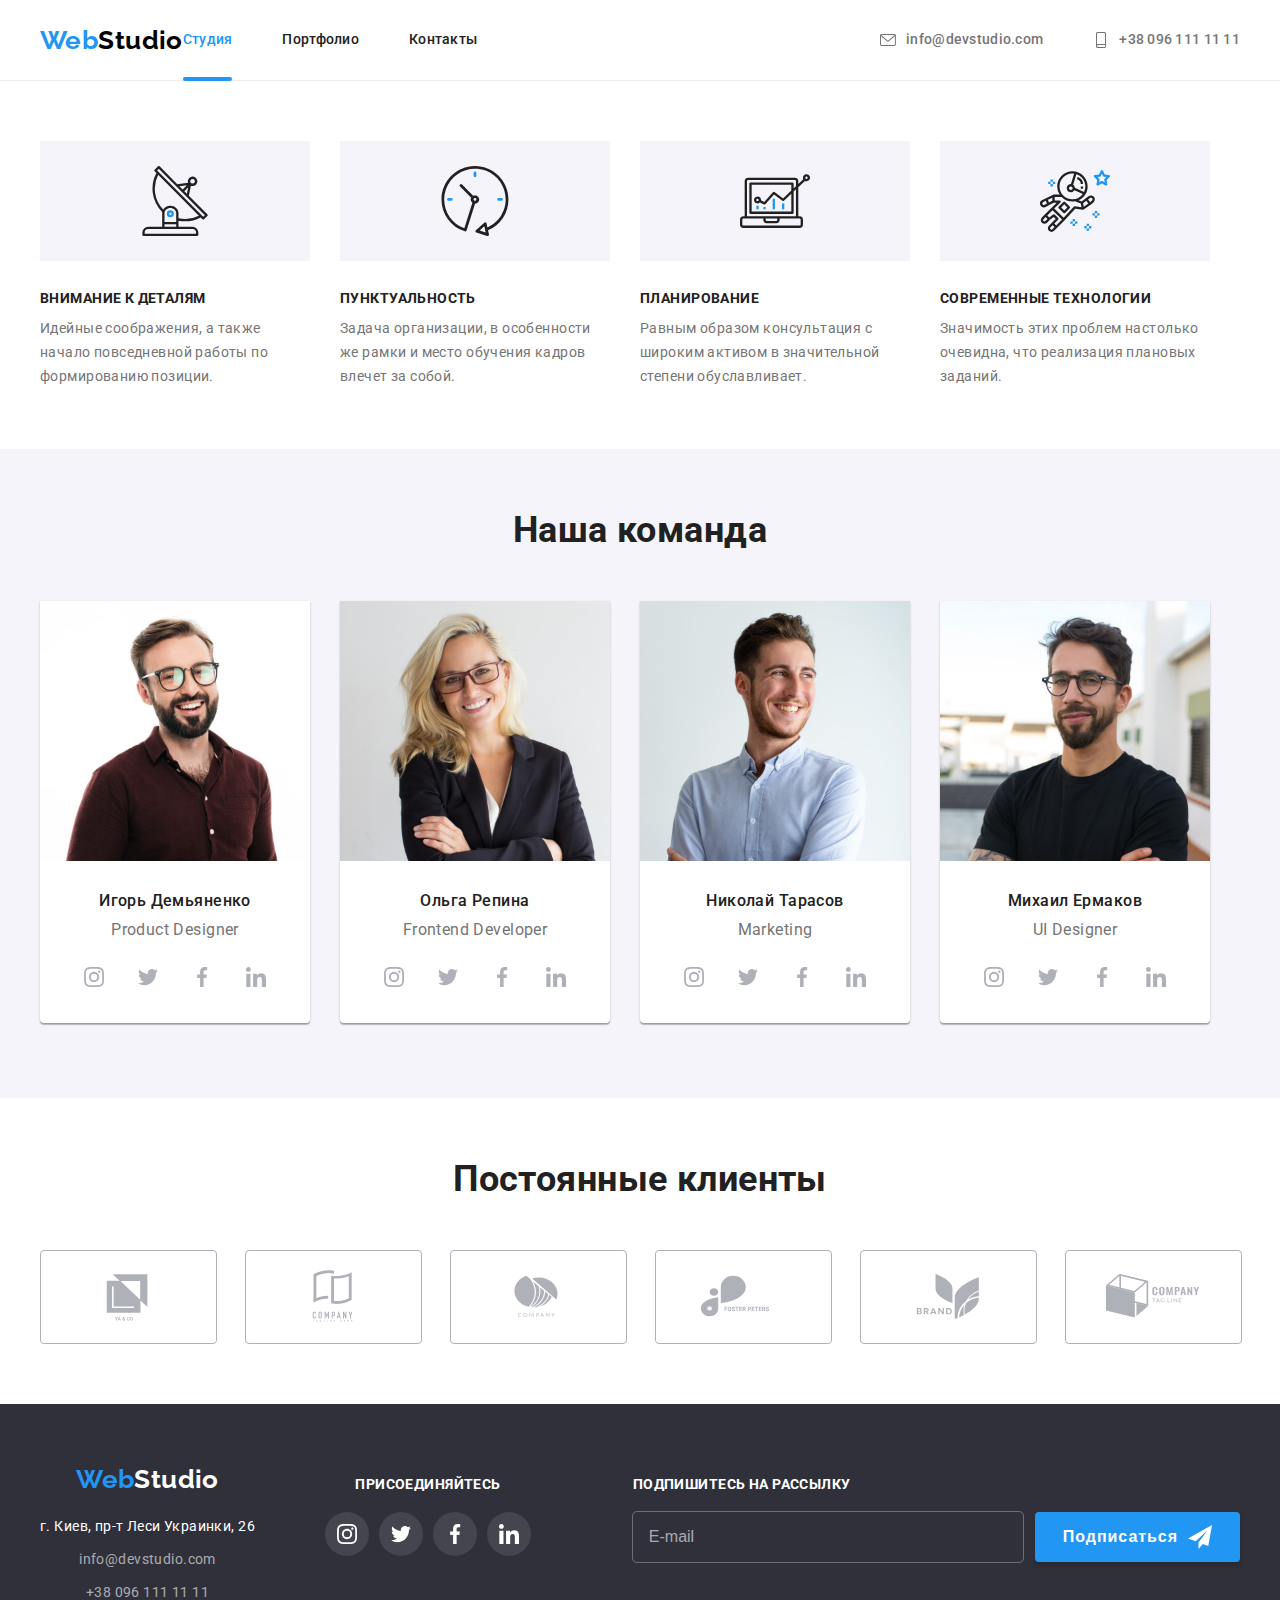
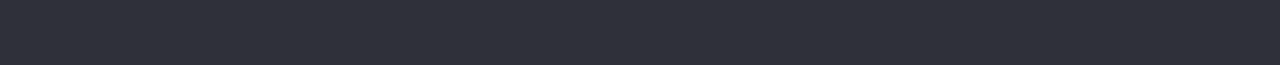
==== index.html @ 42237f24 "Створює меню для мобільної версії" ====
<!DOCTYPE html>
<html lang="ru">

<head>
    <meta charset="UTF-8">
    <meta http-equiv="X-UA-Compatible" content="IE=edge">
    <meta name="viewport" content="width=device-width, initial-scale=1.0">
    <title>Module 02</title>
    <!-- Project fonts -->
    <!-- <link rel="stylesheet" href="./css/fonts.css"> -->
    <link rel="preconnect" href="https://fonts.googleapis.com">
    <link rel="preconnect" href="https://fonts.gstatic.com" crossorigin>
    <link
        href="https://fonts.googleapis.com/css2?family=Raleway:wght@700&family=Roboto:wght@400;500;700;900&display=swap"
        rel="stylesheet">

    <!-- Normalize -->
    <link rel="stylesheet" href="https://cdnjs.cloudflare.com/ajax/libs/modern-normalize/1.1.0/modern-normalize.min.css"
        integrity="sha512-wpPYUAdjBVSE4KJnH1VR1HeZfpl1ub8YT/NKx4PuQ5NmX2tKuGu6U/JRp5y+Y8XG2tV+wKQpNHVUX03MfMFn9Q=="
        crossorigin="anonymous" referrerpolicy="no-referrer" />

    <!-- Custom styles -->
    <!-- <link rel="stylesheet" href="./css/styles.css"> -->
    <link rel="stylesheet" href="./css/main.min.css">
</head>

<body>
    <!-- Шапка -->
    <header class="header">
        <div class="container header__container">
            <a class="logo header__logo" href="./index.html">Web<span class="logo--black">Studio</span></a>
            <nav class="navigation">
                <ul class="navigation__list list">
                    <li class="navigation__item">
                        <a class="navigation__link navigation__link--current link" href="./index.html">
                            Студия
                        </a>
                    </li>
                    <li class="navigation__item">
                        <a class="navigation__link link" href="./portfolio.html">Портфолио</a>
                    </li>
                    <li class="navigation__item">
                        <a class="navigation__link link" href="">Контакты</a>
                    </li>
                </ul>
            </nav>
            <ul class="header__contact list">
                <li class="header__item">
                    <a class="header__link link" href="mailto:info@devstudio.com">
                        <svg class="header__icon" width="16" height="16">
                            <use href="./images/icon/sprite.svg#envelop"></use>
                        </svg>
                        info@devstudio.com
                    </a>
                </li>
                <li class="header__item">
                    <a class="header__link link" href="tel:+380961111111">
                        <svg class="header__icon" width="16" height="16">
                            <use href="./images/icon/sprite.svg#smartphone" width="16" height="16"></use>
                        </svg>
                        +38 096 111 11 11
                    </a>
                </li>
            </ul>
            <!-- header-menu -->
            <button class="btn menu-btn" type="button" aria-label="Меню" data-menu-button>
                <svg class="header__menu-icon" width="40" height="40">
                    <use href="./images/icon/sprite.svg#menu"></use>
                    <!-- <use href="./images/icon/sprite.svg#modal-btn"></use> -->
                </svg>
                <svg class="header__cross-icon" width="18" height="18">
                    <use href="./images/icon/sprite.svg#modal-btn"></use>
                </svg>
            </button>
            <div class="menu-container">
                <ul class="menu-navigation list">
                    <li class="menu-navigation__item">
                        <a href="" class="link menu-navigation__link">Студия</a>
                    </li>
                    <li class="menu-navigation__item">
                        <a href="" class="link menu-navigation__link">Портфолио</a>
                    </li>
                    <li class="menu-navigation__item">
                        <a href="" class="link menu-navigation__link">Контакты</a>
                    </li>
                </ul>
                <ul class="menu-contact list">
                    <li class="menu-contact__item">
                        <a href="tel:+380961111111" class="link menu-contact__link">+38 096 111 11 11</a>
                    </li>
                    <li class="menu-navigation__item ">
                        <a href="mailto:info@devstudio.com"
                            class="link menu-contact__link menu-navigation__link--mail">info@devstudio.com</a>
                    </li>
                </ul>
                <ul class="menu-socials list">
                    <li class="menu-socials__item">
                        <a href="" class="link menu-socials__link">Instagram</a>
                    </li>
                    <li class="menu-socials__item">
                        <a href="" class="link menu-socials__link">Twitter</a>
                    </li>
                    <li class="menu-socials__item">
                        <a href="" class="link menu-socials__link">Facebook</a>
                    </li>
                    <li class="menu-socials__item">
                        <a href="" class="link menu-socials__link">LinkedIn</a>
                    </li>
                </ul>
            </div>






        </div>
    </header>
    <main>
        <!-- Герой -->
        <!-- <section class="hero">
            <div class="container hero__container">
                <h1 class="hero__title">Эффективные решения<br />для вашего бизнеса</h1>
                <button class="btn hero-btn" type="button" data-modal-open>Заказать услугу</button>
                <div class="backdrop is-hidden" data-modal>
                    <div class="modal-wrapper">
                        <button class="btn modal-btn" type="button" data-modal-close aria-label="Закрить">
                            <svg class="modal-btn__icon" width="11" height="11">
                                <use href="./images/icon/sprite.svg#modal-btn"></use>
                            </svg>
                        </button>
                        <form class="modal-form" name="form-order-service">
                            <h2 class="title modal-form__title">Оставьте свои данные, мы вам перезвоним</h2>
                            <div class="input-container">
                                <input class="input-form" type="text" id="name" name="user-name" placeholder=" "
                                    minlength="3" required>
                                <label class="label-form" for="name">Имя</label>
                                <svg class="input-icon" width="18" height="18">
                                    <use href="./images/icon/sprite-form.svg#person"></use>
                                </svg>
                            </div>
                            <div class="input-container">
                                <input class="input-form" type="tel" id="phone" name="user-phone" placeholder=" ">
                                <label class="label-form" for="phone">Телефон</label>
                                <svg class="input-icon" width="18" height="18">
                                    <use href="./images/icon/sprite-form.svg#phone"></use>
                                </svg>
                            </div>
                            <div class="input-container">
                                <input class="input-form" type="email" id="email" name="user-email" placeholder=" ">
                                <label class="label-form" for="email">Почта</label>
                                <svg class="input-icon" width="18" height="18">
                                    <use href="./images/icon/sprite-form.svg#emai"></use>
                                </svg>
                            </div>
                            <div class="textarea-container">
                                <label class="label-form-comment" for="comment">Комментарий</label>
                                <textarea class="textarea-form-comment" id="comment" name="user-comment"
                                    placeholder="Введите текст"></textarea>
                            </div>
                            
                            <label class="form-policy-group">
                                <input class="checkbox" type="checkbox" name="form-policy">
                                <span class="custom-checkbox">
                                    <svg class="custom-checkbox-icon" width="16" height="15">
                                        <use href="./images/icon/sprite-form.svg#iconcheck"></use>
                                    </svg>
                                </span>
                                Соглашаюсь с рассылкой и принимаю
                                <a class="contract-form" href=""> Условия договора</a>
                            </label>
                            <button class="form-btn" type="submit">Отправить</button>
                        </form>
                    </div>
                </div>
            </div>
        </section> -->
        <!-- Переваги -->
        <section class="benefits section">
            <div class="container">
                <h2 class="hidden">Преимущества</h2>
                <ul class="benefits-list list">
                    <li class="benefits-list__item">
                        <div class="benefits-list__icon">
                            <svg width="70" height="70" aria-label="antenna">
                                <use href="./images/icon/sprite.svg#antenna" width="70" height="70"></use>
                            </svg>
                        </div>
                        <h3 class="benefits-list__title">Внимание к деталям</h3>
                        <p class="benefits-list__text">Идейные соображения, а также начало повседневной работы по
                            формированию позиции.</p>
                    </li>
                    <li class="benefits-list__item">
                        <div class="benefits-list__icon">
                            <svg width="70" height="70" aria-label="clock">
                                <use href="./images/icon/sprite.svg#clock" width="70" height="70"></use>
                            </svg>
                        </div>
                        <h3 class="benefits-list__title">Пунктуальность</h3>
                        <p class="benefits-list__text">Задача организации, в особенности же рамки и место обучения
                            кадров влечет за собой.</p>
                    </li>
                    <li class="benefits-list__item">
                        <div class="benefits-list__icon">
                            <svg width="70" height="70" aria-label="diagram">
                                <use href="./images/icon/sprite.svg#diagram" width="70" height="70"></use>
                            </svg>
                        </div>
                        <h3 class="benefits-list__title">Планирование</h3>
                        <p class="benefits-list__text">Равным образом консультация с широким активом в значительной
                            степени обуславливает.</p>
                    </li>
                    <li class="benefits-list__item">
                        <div class="benefits-list__icon">
                            <svg width="70" height="70" aria-label="astronaut">
                                <use href="./images/icon/sprite.svg#astronaut" width="70" height="70"></use>
                            </svg>
                        </div>
                        <h3 class="benefits-list__title">Современные технологии</h3>
                        <p class="benefits-list__text">Значимость этих проблем настолько очевидна, что реализация
                            плановых заданий.</p>
                    </li>
                </ul>
            </div>
        </section>
        <!-- Чим займаються -->
        <!-- <section class="work section">
            <div class="container">
                <h2 class="work__title title">Чем мы занимаемся</h2>
                <ul class="work-list list">
                    <li class="work-list__item">
                        <img class="work-list__img" src="./images/icon1.jpg" alt="Создание сайтов" width="370">
                        <p class="work-list__description">Десктопные приложения</p>
                    </li>
                    <li class="work-list__item">
                        <img class="work-list__img" src="./images/icon2.jpg" alt="Разработка приложений" width="370">
                        <p class="work-list__description">Мобильные приложения</p>
                    </li>
                    <li class="work-list__item">
                        <img class="work-list__img" src="./images/icon3.jpg" alt="Дизайн сайтов" width="370">
                        <p class="work-list__description">Дизайнерские решения</p>
                    </li>
                </ul>
            </div>
        </section> -->
        <!-- Наша команда -->
        <section class="team section">
            <div class="container container-team">
                <h2 class="title-team title">Наша команда</h2>
                <ul class="list list-team">
                    <li class="item">
                        <figure class="figure">
                            <img src="./images/ihor.jpg" alt="Игорь Демьяненко" width="270">
                            <figcaption class="figcaption">
                                <h3 class="title">Игорь Демьяненко</h3>
                                <p class="text">Product Designer</p>
                                <ul class="list list-team-icons">
                                    <li class="item-icons">
                                        <a class="link-team-icons" href="" aria-label="instagram">
                                            <svg width="20" height="20">
                                                <use href="./images/icon/sprite.svg#instagram"></use>
                                            </svg>
                                        </a>
                                    </li>
                                    <li class="item-icons">
                                        <a class="link-team-icons" href="" aria-label="twitter">
                                            <svg width="20" height="20">
                                                <use href="./images/icon/sprite.svg#twitter"></use>
                                            </svg>
                                        </a>
                                    </li>
                                    <li class="item-icons">
                                        <a class="link-team-icons" href="" aria-label="facebook">
                                            <svg width="20" height="20">
                                                <use href="./images/icon/sprite.svg#facebook"></use>
                                            </svg>
                                        </a>
                                    </li>
                                    <li class="item-icons">
                                        <a class="link-team-icons" href="" aria-label="linkedin">
                                            <svg width="20" height="20">
                                                <use href="./images/icon/sprite.svg#linkedin"></use>
                                            </svg>
                                        </a>
                                    </li>
                                </ul>
                            </figcaption>
                        </figure>
                    </li>
                    <li class="item">
                        <figure class="figure">
                            <img src="./images/olha.jpg" alt="Ольга Репина" width="270">
                            <figcaption class="figcaption">
                                <h3 class="title">Ольга Репина</h3>
                                <p class="text">Frontend Developer</p>
                                <ul class="list list-team-icons">
                                    <li class="item-icons">
                                        <a class="link-team-icons" href="">
                                            <svg width="20" height="20">
                                                <use href="./images/icon/sprite.svg#instagram"></use>
                                            </svg>
                                        </a>
                                    </li>
                                    <li class="item-icons">
                                        <a class="link-team-icons" href="">
                                            <svg width="20" height="20">
                                                <use href="./images/icon/sprite.svg#twitter"></use>
                                            </svg>
                                        </a>
                                    </li>
                                    <li class="item-icons">
                                        <a class="link-team-icons" href="">
                                            <svg width="20" height="20">
                                                <use href="./images/icon/sprite.svg#facebook"></use>
                                            </svg>
                                        </a>
                                    </li>
                                    <li class="item-icons">
                                        <a class="link-team-icons" href="">
                                            <svg width="20" height="20">
                                                <use href="./images/icon/sprite.svg#linkedin"></use>
                                            </svg>
                                        </a>
                                    </li>
                                </ul>
                            </figcaption>
                        </figure>
                    </li>
                    <li class="item">
                        <figure class="figure">
                            <img src="./images/nik.jpg" alt="Николай Тарасов" width="270">
                            <figcaption class="figcaption">
                                <h3 class="title">Николай Тарасов</h3>
                                <p class="text">Marketing</p>
                                <ul class="list list-team-icons">
                                    <li class="item-icons">
                                        <a class="link-team-icons" href="">
                                            <svg width="20" height="20">
                                                <use href="./images/icon/sprite.svg#instagram"></use>
                                            </svg>
                                        </a>
                                    </li>
                                    <li class="item-icons">
                                        <a class="link-team-icons" href="">
                                            <svg width="20" height="20">
                                                <use href="./images/icon/sprite.svg#twitter"></use>
                                            </svg>
                                        </a>
                                    </li>
                                    <li class="item-icons">
                                        <a class="link-team-icons" href="">
                                            <svg width="20" height="20">
                                                <use href="./images/icon/sprite.svg#facebook"></use>
                                            </svg>
                                        </a>
                                    </li>
                                    <li class="item-icons">
                                        <a class="link-team-icons" href="">
                                            <svg width="20" height="20">
                                                <use href="./images/icon/sprite.svg#linkedin"></use>
                                            </svg>
                                        </a>
                                    </li>
                                </ul>
                            </figcaption>
                        </figure>
                    </li>
                    <li class="item">
                        <figure class="figure">
                            <img src="./images/misha.jpg" alt="Михаил Ермаков" width="270">
                            <figcaption class="figcaption">
                                <h3 class="title">Михаил Ермаков</h3>
                                <p class="text">UI Designer</p>
                                <ul class="list list-team-icons">
                                    <li class="item-icons">
                                        <a class="link-team-icons" href="">
                                            <svg width="20" height="20">
                                                <use href="./images/icon/sprite.svg#instagram"></use>
                                            </svg>
                                        </a>
                                    </li>
                                    <li class="item-icons">
                                        <a class="link-team-icons" href="">
                                            <svg width="20" height="20">
                                                <use href="./images/icon/sprite.svg#twitter"></use>
                                            </svg>
                                        </a>
                                    </li>
                                    <li class="item-icons">
                                        <a class="link-team-icons" href="">
                                            <svg width="20" height="20">
                                                <use href="./images/icon/sprite.svg#facebook"></use>
                                            </svg>
                                        </a>
                                    </li>
                                    <li class="item-icons">
                                        <a class="link-team-icons" href="">
                                            <svg width="20" height="20">
                                                <use href="./images/icon/sprite.svg#linkedin"></use>
                                            </svg>
                                        </a>
                                    </li>
                                </ul>
                            </figcaption>
                        </figure>
                    </li>
                </ul>
            </div>
        </section>
        <!-- Постоянные клиенты -->
        <section class="clients section">
            <div class="container">
                <h2 class="clients__title title">Постоянные клиенты</h2>
                <ul class="logo-list list">
                    <li class="logo-list__item">
                        <a class="logo-list__link" href="">
                            <svg class="logo-list__icon" width="106" height="60">
                                <use href="./images/icon/sprite.svg#logo1"></use>
                            </svg>
                        </a>
                    </li>
                    <li class="logo-list__item">
                        <a class="logo-list__link" href="">
                            <svg class="logo-list__icon" width="106" height="60">
                                <use href="./images/icon/sprite.svg#logo2"></use>
                            </svg>
                        </a>
                    <li class="logo-list__item">
                        <a class="logo-list__link" href="">
                            <svg class="logo-list__icon" width="106" height="60">
                                <use href="./images/icon/sprite.svg#logo3"></use>
                            </svg>
                        </a>
                    </li>
                    <li class="logo-list__item">
                        <a class="logo-list__link" href="">
                            <svg class="logo-list__icon" width="106" height="60">
                                <use href="./images/icon/sprite.svg#logo4"></use>
                            </svg>
                        </a>
                    </li>
                    <li class="logo-list__item">
                        <a class="logo-list__link" href="">
                            <svg class="logo-list__icon" width="106" height="60">
                                <use href="./images/icon/sprite.svg#logo5"></use>
                            </svg>
                        </a>
                    </li>
                    <li class="logo-list__item">
                        <a class="logo-list__link" href="">
                            <svg class="logo-list__icon" width="106" height="60">
                                <use href="./images/icon/sprite.svg#logo6"></use>
                            </svg>
                        </a>
                    </li>
                </ul>
            </div>
        </section>

    </main>
    <!-- Підвал -->
    <footer class="footer">
        <div class="container">
            <div class="footer-container">
                <div class="footer-container__tablet">
                    <div class="footer-container-address">
                        <a href="./index.html" class="logo logo--center">Web<span class="logo--white">Studio</span></a>
                        <ul class="list footer-list-address">
                            <li class="item">
                                <address class="footer-address">г. Киев, пр-т Леси Украинки, 26</address>
                            </li>
                            <li class="item"><a class="link link-contact-footer"
                                    href="mailto:info@devstudio.com">info@devstudio.com</a>
                            </li>
                            <li class="item"><a class="link link-contact-footer" href="tel:+380961111111">+38 096 111 11
                                    11</a>
                            </li>
                        </ul>
                    </div>
                    <div class="social-networks-footer">
                        <h2 class="footer-title">присоединяйтесь</h2>
                        <ul class="list list-footer-icons">
                            <li class="item item-footer-icons">
                                <a class="link-footer-icons" href="">
                                    <svg width="20" height="20">
                                        <use href="./images/icon/sprite.svg#instagram"></use>
                                    </svg>
                                </a>
                            </li>
                            <li class="item item-footer-icons">
                                <a class="link-footer-icons" href="">
                                    <svg width="20" height="20">
                                        <use href="./images/icon/sprite.svg#twitter"></use>
                                    </svg>
                                </a>
                            </li>
                            <li class="item item-footer-icons">
                                <a class="link-footer-icons" href="">
                                    <svg width="20" height="20">
                                        <use href="./images/icon/sprite.svg#facebook"></use>
                                    </svg>
                                </a>
                            </li>
                            <li class="item item-footer-icons">
                                <a class="link-footer-icons" href="">
                                    <svg width="20" height="20">
                                        <use href="./images/icon/sprite.svg#linkedin"></use>
                                    </svg>
                                </a>
                            </li>

                        </ul>
                    </div>
                </div>
                <form class="footer-form" name="form-subscription">
                    <label class="label-footer" for="footer-form-email">Подпишитесь на рассылку</label>
                    <div class="input-btn-form-footer">
                        <input class="input-footer" type="email" id="footer-form-email" placeholder="E-mail"
                            name="user-subscription">
                        <button class="footer-btn-form" type="submit">
                            Подписаться
                            <svg class="footer-btn-icon-form" width="24" height="24">
                                <use href="./images/icon/sprite-form.svg#iconsend"></use>
                            </svg>
                        </button>
                    </div>
                </form>
            </div>
        </div>
    </footer>

    <script src="./js/modal.js"></script>
    <script src="./js/menu.js"></script>
</body>

</html>
---- css/fonts.css ----
/* roboto-regular - latin */
@font-face {
    font-family: 'Roboto';
    font-style: normal;
    font-weight: 400;
    src: local(''),
        url('../fonts/roboto-v30-latin-regular.woff2') format('woff2'),
        /* Chrome 26+, Opera 23+, Firefox 39+ */
        url('../fonts/roboto-v30-latin-regular.woff') format('woff');
    /* Chrome 6+, Firefox 3.6+, IE 9+, Safari 5.1+ */
}

/* roboto-500 - latin */
@font-face {
    font-family: 'Roboto';
    font-style: normal;
    font-weight: 500;
    src: local(''),
        url('../fonts/roboto-v30-latin-500.woff2') format('woff2'),
        /* Chrome 26+, Opera 23+, Firefox 39+ */
        url('../fonts/roboto-v30-latin-500.woff') format('woff');
    /* Chrome 6+, Firefox 3.6+, IE 9+, Safari 5.1+ */
}

/* roboto-700 - latin */
@font-face {
    font-family: 'Roboto';
    font-style: normal;
    font-weight: 700;
    src: local(''),
        url('../fonts/roboto-v30-latin-700.woff2') format('woff2'),
        /* Chrome 26+, Opera 23+, Firefox 39+ */
        url('../fonts/roboto-v30-latin-700.woff') format('woff');
    /* Chrome 6+, Firefox 3.6+, IE 9+, Safari 5.1+ */
}

/* roboto-900 - latin */
@font-face {
    font-family: 'Roboto';
    font-style: normal;
    font-weight: 900;
    src: local(''),
        url('../fonts/roboto-v30-latin-900.woff2') format('woff2'),
        /* Chrome 26+, Opera 23+, Firefox 39+ */
        url('../fonts/roboto-v30-latin-900.woff') format('woff');
    /* Chrome 6+, Firefox 3.6+, IE 9+, Safari 5.1+ */
}

/* raleway-regular - latin */
@font-face {
    font-family: 'Raleway';
    font-style: normal;
    font-weight: 400;
    src: local(''),
        url('../fonts/raleway-v27-latin-regular.woff2') format('woff2'),
        /* Chrome 26+, Opera 23+, Firefox 39+ */
        url('../fonts/raleway-v27-latin-regular.woff') format('woff');
    /* Chrome 6+, Firefox 3.6+, IE 9+, Safari 5.1+ */
}

/* raleway-700 - latin */
@font-face {
    font-family: 'Raleway';
    font-style: normal;
    font-weight: 700;
    src: local(''),
        url('../fonts/raleway-v27-latin-700.woff2') format('woff2'),
        /* Chrome 26+, Opera 23+, Firefox 39+ */
        url('../fonts/raleway-v27-latin-700.woff') format('woff');
    /* Chrome 6+, Firefox 3.6+, IE 9+, Safari 5.1+ */
}
---- css/styles.css ----
/* ======================= */
/*        VARIABLES*/
/* ======================= */
:root {
    /* main */
    --main-color: #757575;
    --white-color: #ffffff;
    --blue-color: #2196F3;
    --black-color: #000000;
    --title-color: #212121;
    --grey-cl-icons: #AFB1B8;
    --background-black-color: #2F303A;
    --bg-grey-cl: #C4C4C4;
    --link-contact-footer: rgba(255, 255, 255, 0.6);
    --bg-cl-footer-icons: rgba(255, 255, 255, 0.1);
    --bg-cl-hero-btn-hover: #188CE8;
    --brd-bot-header: #ECECEC;
    --bg-work-description: rgba(47, 48, 58, 0.8);
    --bg-portfolio-description: rgba(33, 150, 243, 0.9);
    --bg-backdrop: rgba(0, 0, 0, 0.2);
    --border-col-form: rgba(33, 33, 33, 0.2);
    --placeholder-color: rgba(117, 117, 117, 0.5);

    /* portfolio */
    --background-color-portfolio-btn: #F5F4FA;
    --brd-cl-portfolio-fig: #EEEEEE;
    /* Змінна часу */
    --fast-time: 250ms;
    /* Змінна cubic-bezier */
    --easy-in-out: cubic-bezier(0.4, 0, 0.2, 1);





}

/* ================== */
/*        BODY */
/* ================== */
body {
    margin: 0;

    font-family: Roboto, sans-serif;
    /* font-style: normal;
    font-weight: 400; */
    font-size: 14px;
    line-height: 1.71;

    letter-spacing: 0.03em;

    color: var(--main-color);
    background-color: var(--white-color);
}

/* Секції */
.section {
    padding-top: 94px;
    padding-bottom: 94px;
}

/* Контейнер */
.container {
    /* outline: 1px solid red; */
    width: 1200px;

    padding-left: 15px;
    padding-right: 15px;

    margin-left: auto;
    margin-right: auto;
}

/* h1,h2,h3,h4,h5,h6,p / margin: 0 */
h1,
h2,
h3,
h4,
h5,
h6,
p {
    margin: 0;
}

img {
    display: block;
}

/* list */
.list {
    list-style: none;

    margin: 0;
    padding: 0;
}

/* link */
.link {
    text-decoration: none;
}

/* button */
.btn {
    font-family: inherit;
    cursor: pointer;
}

/* Приховані заголовки */
.hidden {
    /* display: none; */
    position: absolute;
    white-space: nowrap;
    width: 1px;
    height: 1px;
    overflow: hidden;
    border: 0;
    padding: 0;
    clip: rect(0 0 0 0);
    clip-path: inset(50%);
    margin: -1px;
}

/* заголовки */
.title {
    font-weight: 700;
    font-size: 36px;
    line-height: 1.17;
    text-align: center;

    color: var(--title-color);
}

/* ================== */
/*        HEADER */
/* ================== */
.header {
    border-bottom: 1px solid var(--brd-bot-header);
}

.header__container {
    display: flex;
    align-items: center;
}

.header__logo {
    margin-right: 94px;
}

.logo {
    font-family: Raleway, sans-serif;
    font-weight: 700;
    font-size: 26px;
    line-height: 1.19;

    text-decoration: none;

    color: var(--blue-color);
}

.logo--black {
    color: var(--black-color);
}

.navigation__list {
    display: flex;
    align-items: center;
}

.navigation__item:not(:last-child) {
    margin-right: 50px;
}

.navigation__link {
    position: relative;

    display: block;
    padding-top: 32px;
    padding-bottom: 32px;

    font-weight: 500;
    line-height: 1.14;
    letter-spacing: 0.02em;

    color: var(--title-color);

    transition: color var(--fast-time) var(--easy-in-out);
}

.navigation__link:focus,
.navigation__link:hover {
    color: var(--blue-color);
    fill: var(--blue-color);
}

/* Підкреслення */
.navigation__link::after {
    position: absolute;

    content: "";
    display: block;
    height: 4px;
    width: 100%;
    background-color: var(--blue-color);

    bottom: -1px;
    left: 0;
    border-radius: 2px;

    opacity: 0;

    transition: opacity var(--fast-time) var(--easy-in-out);
}

.navigation__link:hover::after,
.navigation__link:focus::after {
    opacity: 1;
}

.navigation__link--current {
    color: var(--blue-color);
}

.navigation__link--current::after {
    position: absolute;

    content: "";
    display: block;
    height: 4px;
    width: 100%;
    background-color: var(--blue-color);

    bottom: -1px;
    left: 0;
    border-radius: 2px;

    opacity: 1;
}

/* contact */
.header__contact {
    display: flex;
    margin-left: auto;
}

.header__item:not(:last-child) {
    margin-right: 50px;
}

.header__link {
    display: flex;
    padding-top: 32px;
    padding-bottom: 32px;

    font-weight: 500;

    line-height: 1.14;
    letter-spacing: 0.02em;

    color: var(--main-color);
    fill: var(--main-color);

    transition: color var(--fast-time) var(--easy-in-out);
}

.header__link:focus,
.header__link:hover {
    color: var(--blue-color);
    fill: var(--blue-color);
}

.header__icon {
    margin-right: 10px;
}

/* ================== */
/*       FOOTER */
/* ================== */

.footer {
    /* min-width: 1600px; */
    margin-left: auto;
    margin-right: auto;
    padding-top: 60px;
    padding-bottom: 60px;

    background-color: var(--background-black-color);
}

.footer-list-address {
    margin-top: 20px;
}

.footer-list-address .item:not(:last-child) {
    margin-bottom: 9px;
}

/* Logo */
.logo--white {
    color: var(--white-color);
}

/* address */
.footer-address {
    font-style: normal;
    color: var(--white-color);
}

.link-contact-footer {
    color: var(--link-contact-footer);
}

.footer-container {
    display: flex;
    justify-content: space-between;

}


/* social-networks */
.social-networks-footer {
    margin-top: 12px;

}

.footer-title {

    font-weight: 700;
    font-size: 14px;
    line-height: 1.17;
    text-transform: uppercase;


    color: var(--white-color);

    /* margin-top: 12px; */
    margin-bottom: 20px;
}

.link-footer-icons {
    display: flex;
    justify-content: center;
    align-items: center;
    width: 44px;
    height: 44px;

    background-color: var(--bg-cl-footer-icons);
    border-radius: 50%;
    fill: var(--white-color);

    transition: background-color var(--fast-time) var(--easy-in-out);
}

.link-footer-icons:hover,
.link-footer-icons:focus {
    background-color: var(--blue-color);
    border-radius: 50%;
}

.list-footer-icons {
    display: flex;
    max-height: 44px;

}

.item-footer-icons:not(:last-child) {
    margin-right: 10px;
}

/* footer-form */
.footer-form {
    display: inline-block;

    margin-top: 12px;
    height: 92px;
}

.label-footer {
    display: inline-block;
    margin-bottom: 20px;

    font-weight: 700;
    font-size: 14px;
    line-height: 1.17;
    text-transform: uppercase;


    color: var(--white-color);
}

.input-footer {
    width: 358px;
    max-height: 50px;

    border: none;
    outline: 1px solid rgba(255, 255, 255, 0.3);
    border-radius: 4px;
    background-color: transparent;

    padding: 15px 16px;
    margin-right: 12px;

    color: var(--link-contact-footer);

    font-size: 16px;
    line-height: 1.25;
}


.input-footer::placeholder {
    font-size: 16px;
    line-height: 1.25;


    color: var(--link-contact-footer);
}

.footer-btn-form {
    display: flex;
    align-items: center;
    padding: 10px 28px;
    /* width: 200px; */
    /* height: 50px; */

    box-shadow: 0px 4px 4px rgba(0, 0, 0, 0.15);
    border-radius: 4px;
    border: none;

    background-color: var(--blue-color);
    color: var(--white-color);

    font-weight: 700;
    font-size: 16px;
    line-height: 1.88;
    letter-spacing: 0.06em;

    cursor: pointer;

    transition: background-color var(--fast-time) var(--easy-in-out);
}

.footer-btn-form:focus,
.footer-btn-form:hover {
    background-color: var(--bg-cl-hero-btn-hover);
}

.footer-btn-icon-form {
    margin-left: 10px;
}

.input-btn-form-footer {
    display: flex;
    max-height: 50px;
}


/* =============================================== */
/*                      MAIN */
/* =============================================== */
/* ================== */
/*       HERO */
/* ================== */
.hero {
    max-width: 1600px;

    padding-top: 200px;
    padding-bottom: 200px;
    margin-left: auto;
    margin-right: auto;
    /* min-width: 1600px; */

    background-position: center;
    background-repeat: no-repeat;
    background-size: cover;

    background-color: var(--bg-grey-cl);
    background-image: url(../images/hero/hero-bg.png),
        url(../images/hero/hero-img.png);
}

.hero__container {
    text-align: center;
}

.hero__title {
    margin-bottom: 30px;

    font-weight: 900;
    font-size: 44px;
    line-height: 1.36;

    letter-spacing: 0.06em;
    text-transform: uppercase;

    color: var(--white-color);
}

.hero-btn {
    display: inline-block;

    padding: 10px 32px;
    min-width: 200px;
    border: 1px solid transparent;
    border-radius: 4px;
    text-align: center;


    font-weight: 700;
    font-size: 16px;
    line-height: 1.88;
    letter-spacing: 0.06em;

    color: var(--white-color);

    background-color: var(--blue-color);

    transition: background-color var(--fast-time) var(--easy-in-out);
}

.hero-btn:focus,
.hero-btn:hover {
    background-color: var(--bg-cl-hero-btn-hover);
}

/* ================== */
/*     MODAL-FORM */
/* ================== */
.backdrop {
    position: fixed;
    top: 0;
    left: 0;

    width: 100%;
    height: 100%;
    background-color: var(--bg-backdrop);

    z-index: 10;

    opacity: 1;

    /* visibility: visible; */

    transition: opacity var(--fast-time) var(--easy-in-out),
        visibility var(--fast-time) var(--easy-in-out);
}

.backdrop.is-hidden {
    visibility: hidden;
    opacity: 0;
    pointer-events: none;

}

/* Початковий стан елемента перед анімацією */
.backdrop.is-hidden .modal-wrapper {
    transform: scale(0.3), translate(-50%, -50%);
    opacity: 0;
}

/* Кінцевий стан елемента після анімації */
.backdrop .modal-wrapper {
    transform: scale(1), translate(-50%, -50%);
    opacity: 1;
}

.modal-wrapper {
    position: absolute;
    top: 50%;
    left: 50%;
    transform: translate(-50%, -50%);

    width: 528px;
    height: 581px;

    background-color: var(--white-color);

    box-shadow: 0px 1px 3px rgba(0, 0, 0, 0.12),
        0px 1px 1px rgba(0, 0, 0, 0.14),
        0px 2px 1px rgba(0, 0, 0, 0.2);
    border-radius: 4px;

    transition: transform var(--fast-time) var(--easy-in-out),
        opacity var(--fast-time) var(--easy-in-out);
}

.modal-btn {
    display: flex;
    justify-content: center;
    align-items: center;
    padding: 0;

    position: absolute;
    top: 8px;
    right: 8px;

    border: 1px solid rgba(0, 0, 0, 0.1);
    border-radius: 50%;
    width: 30px;
    height: 30px;

    background-color: var(--white-color);

    transition: fill var(--fast-time) var(--easy-in-out);
}

.modal-btn:hover,
.modal-btn:focus {
    fill: var(--blue-color);
}

/* modal-form */
.modal-form {
    margin-top: 40px;
}

.input-container {
    display: block;
    position: relative;
    width: 448px;
    height: 40px;


    margin-right: auto;
    margin-left: auto;
    margin-bottom: 28px;

}

.label-form {
    display: block;
    text-align: start;
    position: absolute;
    /* top: 13px; */
    left: 42px;
    top: 50%;
    transform: translateY(-50%);

    cursor: pointer;

    font-size: 12px;
    line-height: 1.16;
    letter-spacing: 0.01em;

    transition: transform var(--fast-time) var(--easy-in-out);
}


.input-form {
    padding-left: 42px;

    display: block;
    width: 100%;
    height: 40px;

    z-index: 5;
    border: 0;

    border: 1px solid var(--border-col-form);

    border-radius: 4px;

    cursor: pointer;

    transition: border var(--fast-time) var(--easy-in-out);
}

.input-form:focus {
    border: 1px solid var(--blue-color);
    outline: transparent;
}

.input-form:focus~.input-icon {
    fill: var(--blue-color);
}

.input-form:focus~.label-form,
.input-form:not(:placeholder-shown)~.label-form {

    transform: translate(-42px, -37px);

}

.input-icon {
    display: block;
    position: absolute;
    left: 12px;
    top: 11px;

    z-index: 0;
}

.modal-form__title {
    display: block;

    margin-bottom: 30px;

    font-weight: 700;
    font-size: 20px;
    line-height: 1.17;
}

.textarea-container {
    position: relative;
    width: 448px;

    margin-right: auto;
    margin-left: auto;
    margin-bottom: 20px;

}

.label-form-comment {
    display: block;
    text-align: start;

    position: absolute;
    top: -18px;

    font-size: 12px;
    line-height: 1.16;
    letter-spacing: 0.01em;

    cursor: pointer;
}

.textarea-form-comment {
    display: block;
    text-align: start;
    resize: none;
    width: 100%;
    height: 120px;

    padding: 12px 16px;
    margin-right: auto;
    margin-left: auto;

    border: 1px solid var(--border-col-form);
    border-radius: 4px;

    cursor: pointer;

    transition: border var(--fast-time) var(--easy-in-out);
}

.textarea-form-comment:focus {
    border: 1px solid var(--blue-color);
    outline: transparent;
}

.textarea-form-comment::placeholder {
    font-size: 12px;
    line-height: 14px;
    letter-spacing: 0.01em;

    color: var(--placeholder-color);

}

/* Політика приватності (чекбокс) */
.form-policy-group {
    display: flex;
    align-items: center;
    justify-content: center;

    margin-bottom: 30px;
    cursor: pointer;
}

.checkbox {
    appearance: none;

}

.custom-checkbox {
    display: flex;
    justify-content: center;
    align-items: center;

    margin-right: 7px;

    width: 16px;
    height: 15px;
    outline: 2px solid black;
    outline-offset: -2px;
    border-radius: 2px;

}

.custom-checkbox-icon {
    opacity: 0;
    transition: opacity var(--fast-time) var(--easy-in-out);
}

.checkbox:checked+.custom-checkbox {

    outline: 2px solid var(--blue-color);
}

.checkbox:checked+.custom-checkbox .custom-checkbox-icon {
    opacity: 1;
}

.contract-form {
    font-family: inherit;
    font-size: inherit;
    line-height: inherit;
    letter-spacing: inherit;

    color: var(--blue-color);
}

/* Кнопка */
.form-btn {
    padding: 10px 55px;
    background-color: var(--blue-color);

    color: var(--white-color);
    cursor: pointer;

    font-weight: 700;
    font-size: 16px;
    line-height: 1.86;
    letter-spacing: 0.06em;

    box-shadow: 0px 4px 4px rgba(0, 0, 0, 0.15);
    border-radius: 4px;
    border: none;

    transition: background-color var(--fast-time) var(--easy-in-out);
}

.form-btn:focus,
.form-btn:hover {
    background-color: var(--bg-cl-hero-btn-hover);
}


/* ================== */
/*     BENEFITS */
/* ================== */
.benefits {
    padding-bottom: 0;
}

.benefits-list {
    display: flex;
    justify-content: space-between;
}

.benefits-list__item {
    margin-right: 30px;
    width: 270px;
}

.benefits-list__item:last-child {
    margin-right: 0;
}

.benefits-list__icon {
    display: flex;
    justify-content: center;
    align-items: center;
    width: 100%;
    height: 120px;

    margin-bottom: 30px;

    background-color: var(--background-color-portfolio-btn);
}

.benefits-list__title {
    margin-bottom: 10px;

    font-weight: 700;
    font-size: 14px;
    line-height: 1.14;
    text-transform: uppercase;
    text-align: left;

    color: var(--title-color);
}

/* ================== */
/*    WHAT WE DO */
/* ================== */
.work__title {
    margin-bottom: 50px;
}

.work-list {
    display: flex;
    justify-content: space-between;
}

.work-list__item {
    position: relative;
}

.work-list__item:not(:last-child) {
    margin-right: 30px;
}

.work-list__description {
    display: flex;
    width: 100%;
    height: 70px;
    background-color: var(--bg-work-description);

    justify-content: center;
    align-items: center;

    position: absolute;
    left: 0;
    bottom: 0;

    font-weight: 700;
    font-size: 14px;
    line-height: 1.14;
    text-transform: uppercase;

    color: var(--white-color);
}

/* ================== */
/*      OUR TEAM */
/* ================== */
.list-team {
    display: flex;
    justify-content: space-between;
}

.team {
    /* min-width: 1600px; */

    margin-left: auto;
    margin-right: auto;

    background-color: var(--background-color-portfolio-btn);
}

.figure {
    margin: 0;
    box-shadow: 0px 1px 3px rgba(0, 0, 0, 0.12),
        0px 1px 1px rgba(0, 0, 0, 0.14),
        0px 2px 1px rgba(0, 0, 0, 0.2);
    border-radius: 0px 0px 4px 4px;
    background-color: var(--white-color);
}

.figcaption {
    padding-top: 30px;
    padding-bottom: 30px;
}

.list-team .item:not(:last-child) {
    margin-right: 30px;
}

.list-team .title {
    margin-bottom: 10px;
}

.list-team .text {
    margin-bottom: 16px;
}


/* title */
.title-team {
    margin-bottom: 50px;
}

.list-team .title {
    font-weight: 500;
    font-size: 16px;
    line-height: 1.19;

    text-align: center;

    color: var(--title-color);
}

.text {
    font-size: 16px;
    line-height: 1.19;

    text-align: center;
}

.list-team-icons {
    display: flex;
    width: 206px;
    height: 44px;

    margin-left: auto;
    margin-right: auto;
    justify-content: center;
    align-items: center;

}

.item-icons:not(:last-child) {
    margin-right: 10px;
}

.link-team-icons {
    display: flex;
    justify-content: center;
    align-items: center;

    width: 44px;
    height: 44px;

    border-radius: 50%;

    fill: var(--grey-cl-icons);
    transition: background-color var(--fast-time) var(--easy-in-out),
        fill var(--fast-time) var(--easy-in-out);

}


.link-team-icons:hover,
.link-team-icons:focus {
    fill: var(--white-color);
    background-color: var(--bg-cl-hero-btn-hover);
    border-radius: 50%;
}

/*==================*/
/*      CLIENTS */
/* ================== */

.clients__title {
    margin-bottom: 50px;
}

.logo-list {
    display: flex;
}

.logo-list__link {
    display: flex;
    justify-content: center;
    align-items: center;

    width: 170px;
    height: 92px;


    border: 1px solid #AFB1B8;
    border-radius: 4px;

    fill: var(--grey-cl-icons);


    transition: fill var(--fast-time) var(--easy-in-out),
        border var(--fast-time) var(--easy-in-out);

}

.logo-list__link:hover,
.logo-list__link:focus {
    border: 1px solid var(--blue-color);
    fill: var(--blue-color);
}

.logo-list__item:not(:last-child) {
    margin-right: 30px;
}

/* =============================================== */
/*                      PORTFOLIO */
/* =============================================== */

/* button */
.list-button {
    display: flex;
    justify-content: center;

    margin-bottom: 50px;
}

.portfolio .item:not(:last-child) {
    margin-right: 8px;
}

.portfolio-btn {
    padding: 6px 22px;
    border: 1px solid transparent;
    border-radius: 4px;

    font-weight: 500;
    font-size: 16px;
    line-height: 1.62;

    text-align: center;

    color: var(--title-color);
    background-color: var(--background-color-portfolio-btn);

    transition: background-color var(--fast-time) var(--easy-in-out),
        color var(--fast-time) var(--easy-in-out),
        box-shadow var(--fast-time) var(--easy-in-out);
}

.portfolio-btn:focus,
.portfolio-btn:hover {
    background-color: var(--blue-color);
    color: var(--white-color);
    box-shadow: 0px 3px 1px rgba(0, 0, 0, 0.1),
        0px 1px 2px rgba(0, 0, 0, 0.08),
        0px 2px 2px rgba(0, 0, 0, 0.12);
}

.current-portfolio {
    background-color: var(--blue-color);
    color: var(--white-color);
}

/* cards */
.list-portfolio {
    display: flex;
    flex-wrap: wrap;
    justify-content: center;
}

.figcaption-portfolio {
    padding-top: 20px;
    padding-bottom: 20px;
    padding-left: 24px;
    padding-right: 24px;
}

.portfolio-item {
    position: relative;

    border: 1px solid var(--brd-cl-portfolio-fig);
    margin-right: 30px;
    margin-bottom: 30px;

    background-color: var(--white-color);

    transition: box-shadow var(--fast-time) var(--easy-in-out);
}

.portfolio-item:nth-child(3n) {
    margin-right: 0;
}

.portfolio-item:nth-last-child(-n+3) {
    margin-bottom: 0;
}

.portfolio-item:hover,
.portfolio-item:focus {
    box-shadow: 0px 1px 1px rgba(0, 0, 0, 0.12),
        0px 4px 4px rgba(0, 0, 0, 0.06),
        1px 4px 6px rgba(0, 0, 0, 0.16);
}

.portfolio-figure {

    width: 370px;
    margin: 0;

}

.title-cards {
    margin-bottom: 4px;

    font-weight: 700;
    font-size: 18px;
    line-height: 2;

    letter-spacing: 0.06em;

    color: var(--title-color);
}

.text-cards {
    font-size: 16px;
    line-height: 1.88;

    color: var(--main-color);
}

/* Опис карточок */


.img-portfolio-description {
    position: absolute;
    /* left: 0; */
    /* top: 0; */

    display: flex;
    justify-content: center;
    align-items: center;
    padding-left: 24px;
    padding-right: 24px;

    max-width: 100%;
    height: 294px;

    transition: transform var(--fast-time) var(--easy-in-out);

    background-color: var(--bg-portfolio-description);

    font-size: 18px;
    line-height: 1.56;
    color: var(--white-color);
}


.portfolio-item .link:hover .img-portfolio-description,
.portfolio-item .link:focus .img-portfolio-description {

    transform: translateY(-294px);

}

.img-cont-portfolio {
    position: relative;
    overflow: hidden;
}
---- css/main.min.css ----
:root{--main-color: #757575;--white-color: #ffffff;--blue-color: #2196F3;--black-color: #000000;--title-color: #212121;--grey-cl-icons: #AFB1B8;--background-black-color: #2F303A;--bg-grey-cl: #C4C4C4;--link-contact-footer: rgba(255, 255, 255, 0.6);--bg-cl-footer-icons: rgba(255, 255, 255, 0.1);--bg-cl-hero-btn-hover: #188CE8;--brd-bot-header: #ECECEC;--bg-work-description: rgba(47, 48, 58, 0.8);--bg-portfolio-description: rgba(33, 150, 243, 0.9);--bg-backdrop: rgba(0, 0, 0, 0.2);--border-col-form: rgba(33, 33, 33, 0.2);--placeholder-color: rgba(117, 117, 117, 0.5);--background-color-portfolio-btn: #F5F4FA;--brd-cl-portfolio-fig: #EEEEEE;--fast-time: 250ms;--easy-in-out: cubic-bezier(0.4, 0, 0.2, 1);--main-font-family: Roboto, sans-serif}.hidden{position:absolute;white-space:nowrap;width:1px;height:1px;overflow:hidden;border:0;padding:0;clip:rect(0 0 0 0);-webkit-clip-path:inset(50%);clip-path:inset(50%);margin:-1px}body{margin:0;font-family:var(--main-font-family);font-weight:400;font-size:14px;line-height:1.71;letter-spacing:.03em;color:var(--main-color);background-color:var(--white-color)}.section{padding-top:60px;padding-bottom:60px}.btn{font-family:inherit;cursor:pointer}.title{font-weight:700;font-size:36px;line-height:1.17;text-align:center;color:var(--title-color)}.container{padding-left:15px;padding-right:15px;margin-left:auto;margin-right:auto}@media screen and (min-width: 480px){.container{width:480px}}@media screen and (min-width: 768px){.container{width:768px}}@media screen and (min-width: 1200px){.container{width:1200px}}h1,h2,h3,h4,h5,h6,p{margin:0}img{display:block}.list{list-style:none;margin:0;padding:0}.link{text-decoration:none}.backdrop{position:fixed;top:0;left:0;width:100%;height:100%;background-color:var(--bg-backdrop);z-index:10;opacity:1;-webkit-transition:opacity var(--fast-time) var(--easy-in-out),visibility var(--fast-time) var(--easy-in-out);transition:opacity var(--fast-time) var(--easy-in-out),visibility var(--fast-time) var(--easy-in-out)}.backdrop.is-hidden{visibility:hidden;opacity:0;pointer-events:none}.backdrop.is-hidden .modal-wrapper{-webkit-transform:scale(0.3),translate(-50%, -50%);transform:scale(0.3),translate(-50%, -50%);opacity:0}.backdrop .modal-wrapper{-webkit-transform:scale(1),translate(-50%, -50%);transform:scale(1),translate(-50%, -50%);opacity:1}.modal-wrapper{position:absolute;top:50%;left:50%;-webkit-transform:translate(-50%, -50%);transform:translate(-50%, -50%);width:528px;height:581px;background-color:var(--white-color);-webkit-box-shadow:0px 1px 3px rgba(0,0,0,0.12),0px 1px 1px rgba(0,0,0,0.14),0px 2px 1px rgba(0,0,0,0.2);box-shadow:0px 1px 3px rgba(0,0,0,0.12),0px 1px 1px rgba(0,0,0,0.14),0px 2px 1px rgba(0,0,0,0.2);border-radius:4px;-webkit-transition:opacity var(--fast-time) var(--easy-in-out),-webkit-transform var(--fast-time) var(--easy-in-out);transition:opacity var(--fast-time) var(--easy-in-out),-webkit-transform var(--fast-time) var(--easy-in-out);transition:transform var(--fast-time) var(--easy-in-out),opacity var(--fast-time) var(--easy-in-out);transition:transform var(--fast-time) var(--easy-in-out),opacity var(--fast-time) var(--easy-in-out),-webkit-transform var(--fast-time) var(--easy-in-out)}.modal-btn{display:-webkit-box;display:-ms-flexbox;display:flex;-webkit-box-pack:center;-ms-flex-pack:center;justify-content:center;-webkit-box-align:center;-ms-flex-align:center;align-items:center;padding:0;position:absolute;top:8px;right:8px;border:1px solid rgba(0,0,0,0.1);border-radius:50%;width:30px;height:30px;background-color:var(--white-color);-webkit-transition:fill var(--fast-time) var(--easy-in-out);transition:fill var(--fast-time) var(--easy-in-out)}.modal-btn:hover,.modal-btn:focus{fill:var(--blue-color)}.modal-form{margin-top:40px}.input-container{display:block;position:relative;width:448px;height:40px;margin-right:auto;margin-left:auto;margin-bottom:28px}.label-form{display:block;text-align:start;position:absolute;left:42px;top:50%;-webkit-transform:translateY(-50%);transform:translateY(-50%);cursor:pointer;font-size:12px;line-height:1.16;letter-spacing:0.01em;-webkit-transition:-webkit-transform var(--fast-time) var(--easy-in-out);transition:-webkit-transform var(--fast-time) var(--easy-in-out);transition:transform var(--fast-time) var(--easy-in-out);transition:transform var(--fast-time) var(--easy-in-out), -webkit-transform var(--fast-time) var(--easy-in-out)}.input-form{padding-left:42px;display:block;width:100%;height:40px;z-index:5;border:0;border:1px solid var(--border-col-form);border-radius:4px;cursor:pointer;-webkit-transition:border var(--fast-time) var(--easy-in-out);transition:border var(--fast-time) var(--easy-in-out)}.input-form:focus{border:1px solid var(--blue-color);outline:transparent}.input-form:focus ~ .input-icon{fill:var(--blue-color)}.input-form:focus ~ .label-form,.input-form:not(:placeholder-shown) ~ .label-form{-webkit-transform:translate(-42px, -37px);transform:translate(-42px, -37px)}.input-icon{display:block;position:absolute;left:12px;top:11px;z-index:0}.modal-form__title{display:block;margin-bottom:30px;font-weight:700;font-size:20px;line-height:1.17}.textarea-container{position:relative;width:448px;margin-right:auto;margin-left:auto;margin-bottom:20px}.label-form-comment{display:block;text-align:start;position:absolute;top:-18px;font-size:12px;line-height:1.16;letter-spacing:0.01em;cursor:pointer}.textarea-form-comment{display:block;text-align:start;resize:none;width:100%;height:120px;padding:12px 16px;margin-right:auto;margin-left:auto;border:1px solid var(--border-col-form);border-radius:4px;cursor:pointer;-webkit-transition:border var(--fast-time) var(--easy-in-out);transition:border var(--fast-time) var(--easy-in-out)}.textarea-form-comment:focus{border:1px solid var(--blue-color);outline:transparent}.textarea-form-comment::-webkit-input-placeholder{font-size:12px;line-height:14px;letter-spacing:0.01em;color:var(--placeholder-color)}.textarea-form-comment:-ms-input-placeholder{font-size:12px;line-height:14px;letter-spacing:0.01em;color:var(--placeholder-color)}.textarea-form-comment::-ms-input-placeholder{font-size:12px;line-height:14px;letter-spacing:0.01em;color:var(--placeholder-color)}.textarea-form-comment::placeholder{font-size:12px;line-height:14px;letter-spacing:0.01em;color:var(--placeholder-color)}.form-policy-group{display:-webkit-box;display:-ms-flexbox;display:flex;-webkit-box-align:center;-ms-flex-align:center;align-items:center;-webkit-box-pack:center;-ms-flex-pack:center;justify-content:center;margin-bottom:30px;cursor:pointer}.checkbox{-webkit-appearance:none;-moz-appearance:none;appearance:none}.custom-checkbox{display:-webkit-box;display:-ms-flexbox;display:flex;-webkit-box-pack:center;-ms-flex-pack:center;justify-content:center;-webkit-box-align:center;-ms-flex-align:center;align-items:center;margin-right:7px;width:16px;height:15px;outline:2px solid black;outline-offset:-2px;border-radius:2px}.custom-checkbox-icon{opacity:0;-webkit-transition:opacity var(--fast-time) var(--easy-in-out);transition:opacity var(--fast-time) var(--easy-in-out)}.checkbox:checked+.custom-checkbox{outline:2px solid var(--blue-color)}.checkbox:checked+.custom-checkbox .custom-checkbox-icon{opacity:1}.contract-form{font-family:inherit;font-size:inherit;line-height:inherit;letter-spacing:inherit;color:var(--blue-color)}.form-btn{padding:10px 55px;background-color:var(--blue-color);color:var(--white-color);cursor:pointer;font-weight:700;font-size:16px;line-height:1.86;letter-spacing:0.06em;-webkit-box-shadow:0px 4px 4px rgba(0,0,0,0.15);box-shadow:0px 4px 4px rgba(0,0,0,0.15);border-radius:4px;border:none;-webkit-transition:background-color var(--fast-time) var(--easy-in-out);transition:background-color var(--fast-time) var(--easy-in-out)}.form-btn:focus,.form-btn:hover{background-color:var(--bg-cl-hero-btn-hover)}.logo{font-family:Raleway, sans-serif;font-weight:700;font-size:26px;line-height:1.19;text-decoration:none;color:var(--blue-color)}.logo--black{color:var(--black-color)}.logo--white{color:var(--white-color)}.logo--center{display:block;text-align:center}.header{border-bottom:1px solid var(--brd-bot-header)}.header__container{display:-webkit-box;display:-ms-flexbox;display:flex;-webkit-box-align:center;-ms-flex-align:center;align-items:center;position:relative}@media screen and (max-width: 480px){.header__container{-webkit-box-pack:justify;-ms-flex-pack:justify;justify-content:space-between}}@media screen and (max-width: 480px){.navigation{display:none}}.navigation__list{display:-webkit-box;display:-ms-flexbox;display:flex;-webkit-box-align:center;-ms-flex-align:center;align-items:center}.navigation__item:not(:last-child){margin-right:50px}.navigation__link{position:relative;display:block;padding-top:32px;padding-bottom:32px;font-weight:500;font-size:inherit;line-height:1.14;letter-spacing:.02em;color:var(--title-color);-webkit-transition:color var(--fast-time) var(--easy-in-out);transition:color var(--fast-time) var(--easy-in-out)}.navigation__link:focus,.navigation__link:hover{color:var(--blue-color);fill:var(--blue-color)}.navigation__link::after{position:absolute;content:"";display:block;height:4px;width:100%;background-color:var(--blue-color);bottom:-1px;left:0;border-radius:2px;opacity:0;-webkit-transition:opacity var(--fast-time) var(--easy-in-out);transition:opacity var(--fast-time) var(--easy-in-out)}.navigation__link:hover::after,.navigation__link:focus::after{opacity:1}.navigation__link--current{color:var(--blue-color)}.navigation__link--current::after{position:absolute;content:"";display:block;height:4px;width:100%;background-color:var(--blue-color);bottom:-1px;left:0;border-radius:2px;opacity:1}.header__contact{display:-webkit-box;display:-ms-flexbox;display:flex;margin-left:auto}@media screen and (max-width: 480px){.header__contact{display:none}}.header__item:not(:last-child){margin-right:50px}.header__link{display:-webkit-box;display:-ms-flexbox;display:flex;padding-top:32px;padding-bottom:32px;font-weight:500;font-size:inherit;line-height:1.14;letter-spacing:.02em;color:var(--main-color);fill:var(--main-color);-webkit-transition:color var(--fast-time) var(--easy-in-out);transition:color var(--fast-time) var(--easy-in-out)}.header__link:focus,.header__link:hover{color:var(--blue-color);fill:var(--blue-color)}.header__icon{margin-right:10px}.menu-btn{border:0;background-color:var(--white-color);padding:0;display:block;width:40px;height:40px;position:relative;z-index:10;color:var(--blue-color);-webkit-transition:fill var(--fast-time) var(--easy-in-out);transition:fill var(--fast-time) var(--easy-in-out)}@media screen and (min-width: 480px){.menu-btn{display:none}}.menu-btn .header__cross-icon{display:none}.menu-btn:hover,.menu-btn:focus .header__menu-icon{fill:var(--blue-color)}.menu-btn:hover,.menu-btn:focus .header__cross-icon{fill:var(--blue-color)}.menu-btn.is-open .header__cross-icon{display:block}.menu-btn.is-open .header__menu-icon{display:none}@media screen and (max-width: 480px){.menu-btn.is-open ~ .menu-container{display:block;-webkit-transform:translateX(0);transform:translateX(0);-webkit-transition:-webkit-transform var(--fast-time) var(--easy-in-out);transition:-webkit-transform var(--fast-time) var(--easy-in-out);transition:transform var(--fast-time) var(--easy-in-out);transition:transform var(--fast-time) var(--easy-in-out), -webkit-transform var(--fast-time) var(--easy-in-out)}}.menu-btn ~ .menu-container{-webkit-transition:-webkit-transform var(--fast-time) var(--easy-in-out);transition:-webkit-transform var(--fast-time) var(--easy-in-out);transition:transform var(--fast-time) var(--easy-in-out);transition:transform var(--fast-time) var(--easy-in-out), -webkit-transform var(--fast-time) var(--easy-in-out)}.menu-btn.is-open{top:0}.header__cross-icon{position:absolute;left:11px;top:11px}.menu-container{position:absolute;top:0;-webkit-transform:translateX(480px);transform:translateX(480px);padding:48px 40px;background-color:var(--white-color);width:100vw;height:100wv}@media screen and (min-width: 480px){.menu-container{display:none}}.menu-navigation{margin-bottom:302px}.menu-navigation__item:not(:last-child){margin-bottom:32px}.menu-navigation__link{font-weight:500;font-size:40px;line-height:1.17;letter-spacing:.02em;color:var(--title-color);-webkit-transition:color var(--fast-time) var(--easy-in-out);transition:color var(--fast-time) var(--easy-in-out)}.menu-navigation__link:hover,.menu-navigation__link:focus{color:var(--blue-color)}.menu-contact{margin-bottom:64px}.menu-contact__item:not(:last-child){margin-bottom:32px}.menu-contact__link{font-weight:500;font-size:34px;line-height:1.17;letter-spacing:.02em;color:var(--blue-color)}.menu-navigation__link--mail{font-weight:500;font-size:24px;line-height:1.17;letter-spacing:.02em;color:var(--main-color)}.menu-socials{display:-webkit-box;display:-ms-flexbox;display:flex;-ms-flex-wrap:wrap;flex-wrap:wrap}.menu-socials__item:not(:last-child){border-right:1px solid rgba(33,33,33,0.2);padding-right:10px}.menu-socials__item{padding-left:10px}.menu-socials__item:first-child{padding-left:0}.menu-socials__link{font-weight:500;font-size:18px;line-height:1.22;letter-spacing:.02em;color:var(--blue-color)}.hero{max-width:1600px;padding-top:200px;padding-bottom:200px;margin-left:auto;margin-right:auto;background-position:center;background-repeat:no-repeat;background-size:cover;background-color:var(--bg-grey-cl);background-image:url(../images/hero/hero-bg.png),url(../images/hero/hero-img.png)}.hero__container{text-align:center}.hero__title{margin-bottom:30px;font-weight:900;font-size:44px;line-height:1.36;letter-spacing:.06em;text-transform:uppercase;color:var(--white-color)}.hero-btn{display:inline-block;padding:10px 32px;min-width:200px;border:1px solid transparent;border-radius:4px;text-align:center;font-weight:700;font-size:16px;line-height:1.88;letter-spacing:.06em;color:var(--white-color);background-color:var(--blue-color);-webkit-transition:background-color var(--fast-time) var(--easy-in-out);transition:background-color var(--fast-time) var(--easy-in-out)}.hero-btn:focus,.hero-btn:hover{background-color:var(--bg-cl-hero-btn-hover)}@media screen and (min-width: 768px){.benefits-list{display:-webkit-box;display:-ms-flexbox;display:flex;-ms-flex-wrap:wrap;flex-wrap:wrap;margin:-15px}}@media screen and (max-width: 767px){.benefits-list__item{margin-bottom:30px}}@media screen and (min-width: 768px){.benefits-list__item{margin:15px;width:calc((100% - 2 * 30px) / 2)}}@media screen and (min-width: 1200px){.benefits-list__item{-ms-flex-wrap:nowrap;flex-wrap:nowrap;width:calc((100% - 3 * 30px) / 4);max-width:270px}}@media screen and (max-width: 768px){.benefits-list__item:last-child{margin-bottom:0}}.benefits-list__icon{display:-webkit-box;display:-ms-flexbox;display:flex;-webkit-box-pack:center;-ms-flex-pack:center;justify-content:center;-webkit-box-align:center;-ms-flex-align:center;align-items:center;width:100%;height:120px;margin-bottom:30px;background-color:var(--background-color-portfolio-btn)}.benefits-list__title{margin-bottom:10px;font-weight:700;font-size:inherit;line-height:1.14;letter-spacing:inherit;text-transform:uppercase;text-align:center;color:var(--title-color)}@media screen and (min-width: 768px){.benefits-list__title{text-align:start}}.work__title{margin-bottom:50px}.work-list{display:-webkit-box;display:-ms-flexbox;display:flex;-webkit-box-pack:justify;-ms-flex-pack:justify;justify-content:space-between}.work-list__item{position:relative}.work-list__item:not(:last-child){margin-right:30px}.work-list__description{display:-webkit-box;display:-ms-flexbox;display:flex;width:100%;height:70px;background-color:var(--bg-work-description);-webkit-box-pack:center;-ms-flex-pack:center;justify-content:center;-webkit-box-align:center;-ms-flex-align:center;align-items:center;position:absolute;left:0;bottom:0;font-weight:700;font-size:inherit;line-height:1.14;letter-spacing:inherit;text-transform:uppercase;color:var(--white-color)}@media screen and (min-width: 768px){.list-team{display:-webkit-box;display:-ms-flexbox;display:flex;-ms-flex-wrap:wrap;flex-wrap:wrap;margin:-15px}}@media screen and (min-width: 768px){.list-team .item{margin:15px;width:calc((100% - 2 * 30px) / 2)}}@media screen and (min-width: 1200px){.list-team .item{margin:15px;width:calc((100% - 3 * 30px) / 4);max-width:270px}}.list-team .item:not(:last-child){margin-bottom:30px}.list-team .title{margin-bottom:10px}.list-team .text{margin-bottom:16px}.list-team .title{font-weight:500;font-size:16px;line-height:1.19;letter-spacing:inherit;text-align:center;color:var(--title-color)}.team{margin-left:auto;margin-right:auto;background-color:var(--background-color-portfolio-btn)}.figure{margin:0;-webkit-box-shadow:0px 1px 3px rgba(0,0,0,0.12),0px 1px 1px rgba(0,0,0,0.14),0px 2px 1px rgba(0,0,0,0.2);box-shadow:0px 1px 3px rgba(0,0,0,0.12),0px 1px 1px rgba(0,0,0,0.14),0px 2px 1px rgba(0,0,0,0.2);border-radius:0px 0px 4px 4px;background-color:var(--white-color)}.figcaption{padding-top:30px;padding-bottom:24px}.title-team{margin-bottom:50px}.text{font-weight:inherit;font-size:16px;line-height:1.19;letter-spacing:inherit;text-align:center}.list-team-icons{display:-webkit-box;display:-ms-flexbox;display:flex;width:206px;height:44px;margin-left:auto;margin-right:auto;-webkit-box-pack:center;-ms-flex-pack:center;justify-content:center;-webkit-box-align:center;-ms-flex-align:center;align-items:center}.item-icons:not(:last-child){margin-right:10px}.link-team-icons{display:-webkit-box;display:-ms-flexbox;display:flex;-webkit-box-pack:center;-ms-flex-pack:center;justify-content:center;-webkit-box-align:center;-ms-flex-align:center;align-items:center;width:44px;height:44px;border-radius:50%;fill:var(--grey-cl-icons);-webkit-transition:background-color var(--fast-time) var(--easy-in-out),fill var(--fast-time) var(--easy-in-out);transition:background-color var(--fast-time) var(--easy-in-out),fill var(--fast-time) var(--easy-in-out)}.link-team-icons:hover,.link-team-icons:focus{fill:var(--white-color);background-color:var(--bg-cl-hero-btn-hover);border-radius:50%}.clients__title{margin-bottom:30px}@media screen and (min-width: 1200px){.clients__title{margin-bottom:50px}}.logo-list{display:-webkit-box;display:-ms-flexbox;display:flex;-ms-flex-wrap:wrap;flex-wrap:wrap;margin:-15px}.logo-list__item{margin:15px;width:calc((100% - 2 * 30px) / 2)}@media screen and (min-width: 768px){.logo-list__item{width:calc((100% - 3 * 30px) / 3)}}@media screen and (min-width: 1200px){.logo-list__item{width:calc((100% - 6 * 30px) / 6)}}.logo-list__link{display:-webkit-box;display:-ms-flexbox;display:flex;-webkit-box-pack:center;-ms-flex-pack:center;justify-content:center;-webkit-box-align:center;-ms-flex-align:center;align-items:center;width:100%;height:92px;border:1px solid #AFB1B8;border-radius:4px;fill:var(--grey-cl-icons);-webkit-transition:fill var(--fast-time) var(--easy-in-out),border var(--fast-time) var(--easy-in-out);transition:fill var(--fast-time) var(--easy-in-out),border var(--fast-time) var(--easy-in-out)}.logo-list__link:hover,.logo-list__link:focus{border:1px solid var(--blue-color);fill:var(--blue-color)}.footer{margin-left:auto;margin-right:auto;padding-top:60px;padding-bottom:60px;background-color:var(--background-black-color)}@media screen and (min-width: 1200px){.footer-container-address{margin-right:70px}}.footer-list-address{margin-top:20px;margin-bottom:60px;text-align:center}@media screen and (min-width: 768px){.footer-list-address{margin-bottom:0}}.footer-list-address .item:not(:last-child){margin-bottom:9px}.footer-address{font-style:normal;color:var(--white-color)}.link-contact-footer{color:var(--link-contact-footer)}@media screen and (min-width: 1200px){.footer-container{display:-webkit-box;display:-ms-flexbox;display:flex;-webkit-box-pack:justify;-ms-flex-pack:justify;justify-content:space-between}}@media screen and (min-width: 768px){.footer-container__tablet{display:-webkit-box;display:-ms-flexbox;display:flex;-ms-flex-pack:distribute;justify-content:space-around;margin-bottom:60px}}@media screen and (min-width: 1200px){.footer-container__tablet{margin-bottom:0}}.social-networks-footer{margin-bottom:60px;text-align:center}@media screen and (min-width: 768px){.social-networks-footer{margin-bottom:0;margin-top:5px}}@media screen and (min-width: 1200px){.social-networks-footer{margin-top:12px}}.footer-title{font-weight:700;font-size:inherit;line-height:1.17;letter-spacing:inherit;text-transform:uppercase;color:var(--white-color);margin-bottom:20px}.link-footer-icons{display:-webkit-box;display:-ms-flexbox;display:flex;-webkit-box-pack:center;-ms-flex-pack:center;justify-content:center;-webkit-box-align:center;-ms-flex-align:center;align-items:center;width:44px;height:44px;background-color:var(--bg-cl-footer-icons);border-radius:50%;fill:var(--white-color);-webkit-transition:background-color var(--fast-time) var(--easy-in-out);transition:background-color var(--fast-time) var(--easy-in-out)}.link-footer-icons:hover,.link-footer-icons:focus{background-color:var(--blue-color);border-radius:50%}.list-footer-icons{display:-webkit-box;display:-ms-flexbox;display:flex;max-height:44px;-webkit-box-pack:center;-ms-flex-pack:center;justify-content:center}.item-footer-icons:not(:last-child){margin-right:10px}.footer-form{display:block;text-align:center}@media screen and (min-width: 1200px){.footer-form{margin-top:12px}}.label-footer{display:inline-block;margin-bottom:20px;font-weight:700;font-size:inherit;line-height:1.17;letter-spacing:inherit;text-transform:uppercase;color:var(--white-color)}@media screen and (min-width: 1200px){.label-footer{display:block;text-align:start}}.input-footer{width:100%;max-height:50px;margin-bottom:20px;max-width:450px;border:none;outline:1px solid rgba(255,255,255,0.3);border-radius:4px;background-color:transparent;padding:15px 16px;color:var(--link-contact-footer);font-size:16px;line-height:1.25}@media screen and (min-width: 1200px){.input-footer{width:358px;margin-bottom:0;margin-right:12px}}.input-footer::-webkit-input-placeholder{font-size:16px;line-height:1.25;color:var(--link-contact-footer)}.input-footer:-ms-input-placeholder{font-size:16px;line-height:1.25;color:var(--link-contact-footer)}.input-footer::-ms-input-placeholder{font-size:16px;line-height:1.25;color:var(--link-contact-footer)}.input-footer::placeholder{font-size:16px;line-height:1.25;color:var(--link-contact-footer)}.footer-btn-form{margin-right:auto;margin-left:auto;display:-webkit-box;display:-ms-flexbox;display:flex;-webkit-box-pack:center;-ms-flex-pack:center;justify-content:center;-webkit-box-align:center;-ms-flex-align:center;align-items:center;padding:10px 28px;-webkit-box-shadow:0px 4px 4px rgba(0,0,0,0.15);box-shadow:0px 4px 4px rgba(0,0,0,0.15);border-radius:4px;border:none;background-color:var(--blue-color);color:var(--white-color);font-weight:700;font-size:16px;line-height:1.88;letter-spacing:.06em;cursor:pointer;-webkit-transition:background-color var(--fast-time) var(--easy-in-out);transition:background-color var(--fast-time) var(--easy-in-out)}.footer-btn-form:focus,.footer-btn-form:hover{background-color:var(--bg-cl-hero-btn-hover)}.footer-btn-icon-form{margin-left:10px}@media screen and (min-width: 1200px){.input-btn-form-footer{display:-webkit-box;display:-ms-flexbox;display:flex;height:50px}}.list-button{display:-webkit-box;display:-ms-flexbox;display:flex;-webkit-box-pack:center;-ms-flex-pack:center;justify-content:center;margin-bottom:50px}.portfolio .item:not(:last-child){margin-right:8px}.portfolio-btn{padding:6px 22px;border:1px solid transparent;border-radius:4px;font-weight:500;font-size:16px;line-height:1.62;letter-spacing:inherit;text-align:center;color:var(--title-color);background-color:var(--background-color-portfolio-btn);-webkit-transition:background-color var(--fast-time) var(--easy-in-out),color var(--fast-time) var(--easy-in-out),-webkit-box-shadow var(--fast-time) var(--easy-in-out);transition:background-color var(--fast-time) var(--easy-in-out),color var(--fast-time) var(--easy-in-out),-webkit-box-shadow var(--fast-time) var(--easy-in-out);transition:background-color var(--fast-time) var(--easy-in-out),color var(--fast-time) var(--easy-in-out),box-shadow var(--fast-time) var(--easy-in-out);transition:background-color var(--fast-time) var(--easy-in-out),color var(--fast-time) var(--easy-in-out),box-shadow var(--fast-time) var(--easy-in-out),-webkit-box-shadow var(--fast-time) var(--easy-in-out)}.portfolio-btn:focus,.portfolio-btn:hover{background-color:var(--blue-color);color:var(--white-color);-webkit-box-shadow:0px 3px 1px rgba(0,0,0,0.1),0px 1px 2px rgba(0,0,0,0.08),0px 2px 2px rgba(0,0,0,0.12);box-shadow:0px 3px 1px rgba(0,0,0,0.1),0px 1px 2px rgba(0,0,0,0.08),0px 2px 2px rgba(0,0,0,0.12)}.current-portfolio{background-color:var(--blue-color);color:var(--white-color)}.list-portfolio{display:-webkit-box;display:-ms-flexbox;display:flex;-ms-flex-wrap:wrap;flex-wrap:wrap;-webkit-box-pack:center;-ms-flex-pack:center;justify-content:center}.figcaption-portfolio{padding-top:20px;padding-bottom:20px;padding-left:24px;padding-right:24px}.portfolio-item{position:relative;border:1px solid var(--brd-cl-portfolio-fig);margin-right:30px;margin-bottom:30px;background-color:var(--white-color);-webkit-transition:-webkit-box-shadow var(--fast-time) var(--easy-in-out);transition:-webkit-box-shadow var(--fast-time) var(--easy-in-out);transition:box-shadow var(--fast-time) var(--easy-in-out);transition:box-shadow var(--fast-time) var(--easy-in-out), -webkit-box-shadow var(--fast-time) var(--easy-in-out)}.portfolio-item:nth-child(3n){margin-right:0}.portfolio-item:nth-last-child(-n+3){margin-bottom:0}.portfolio-item:hover,.portfolio-item:focus{-webkit-box-shadow:0px 1px 1px rgba(0,0,0,0.12),0px 4px 4px rgba(0,0,0,0.06),1px 4px 6px rgba(0,0,0,0.16);box-shadow:0px 1px 1px rgba(0,0,0,0.12),0px 4px 4px rgba(0,0,0,0.06),1px 4px 6px rgba(0,0,0,0.16)}.portfolio-figure{width:370px;margin:0}.title-cards{margin-bottom:4px;font-weight:700;font-size:18px;line-height:2;letter-spacing:.06em;color:var(--title-color)}.text-cards{font-weight:inherit;font-size:16px;line-height:1.88;letter-spacing:inherit;color:var(--main-color)}.img-portfolio-description{position:absolute;display:-webkit-box;display:-ms-flexbox;display:flex;-webkit-box-pack:center;-ms-flex-pack:center;justify-content:center;-webkit-box-align:center;-ms-flex-align:center;align-items:center;padding-left:24px;padding-right:24px;max-width:100%;height:294px;-webkit-transition:-webkit-transform var(--fast-time) var(--easy-in-out);transition:-webkit-transform var(--fast-time) var(--easy-in-out);transition:transform var(--fast-time) var(--easy-in-out);transition:transform var(--fast-time) var(--easy-in-out), -webkit-transform var(--fast-time) var(--easy-in-out);background-color:var(--bg-portfolio-description);font-weight:inherit;font-size:18px;line-height:1.56;letter-spacing:inherit;color:var(--white-color)}.portfolio-item .link:hover .img-portfolio-description,.portfolio-item .link:focus .img-portfolio-description{-webkit-transform:translateY(-294px);transform:translateY(-294px)}.img-cont-portfolio{position:relative;overflow:hidden}
/*# sourceMappingURL=main.min.css.map */
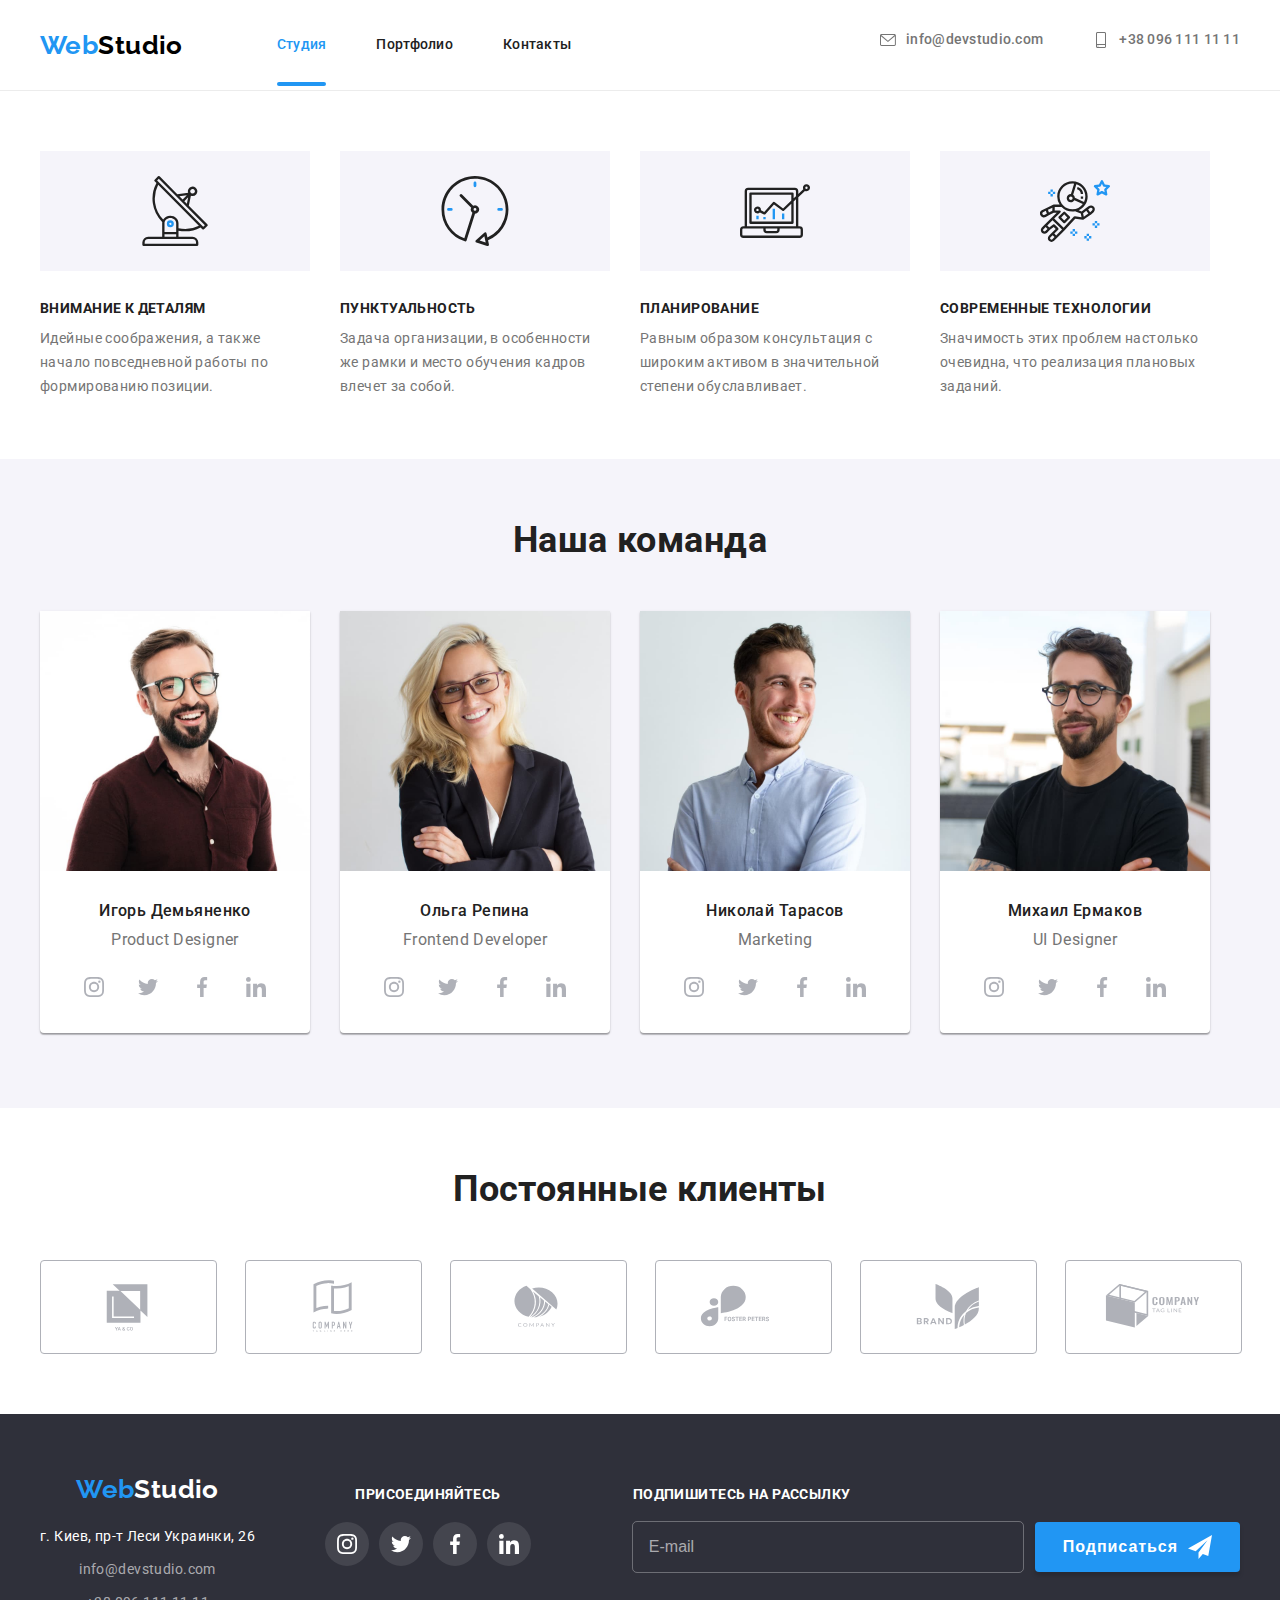
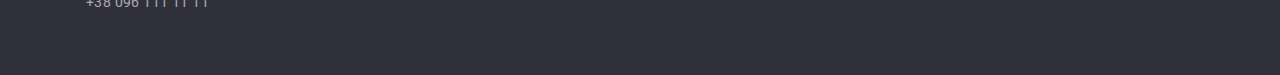
==== commit 72fd88a0: "Корегує адаптування до секції header" ====
--- a/index.html
+++ b/index.html
@@ -74,11 +74,12 @@
             </button>
             <div class="menu-container">
                 <ul class="menu-navigation list">
+                    <li class="menu-navigation__item ">
+                        <a href="./index.html"
+                            class="link menu-navigation__link menu-navigation__link--current">Студия</a>
+                    </li>
                     <li class="menu-navigation__item">
-                        <a href="" class="link menu-navigation__link">Студия</a>
-                    </li>
-                    <li class="menu-navigation__item">
-                        <a href="" class="link menu-navigation__link">Портфолио</a>
+                        <a href="./portfolio.html" class="link menu-navigation__link">Портфолио</a>
                     </li>
                     <li class="menu-navigation__item">
                         <a href="" class="link menu-navigation__link">Контакты</a>
@@ -108,12 +109,6 @@
                     </li>
                 </ul>
             </div>
-
-
-
-
-
-
         </div>
     </header>
     <main>
--- a/css/main.min.css
+++ b/css/main.min.css
@@ -1,2 +1,2 @@
-:root{--main-color: #757575;--white-color: #ffffff;--blue-color: #2196F3;--black-color: #000000;--title-color: #212121;--grey-cl-icons: #AFB1B8;--background-black-color: #2F303A;--bg-grey-cl: #C4C4C4;--link-contact-footer: rgba(255, 255, 255, 0.6);--bg-cl-footer-icons: rgba(255, 255, 255, 0.1);--bg-cl-hero-btn-hover: #188CE8;--brd-bot-header: #ECECEC;--bg-work-description: rgba(47, 48, 58, 0.8);--bg-portfolio-description: rgba(33, 150, 243, 0.9);--bg-backdrop: rgba(0, 0, 0, 0.2);--border-col-form: rgba(33, 33, 33, 0.2);--placeholder-color: rgba(117, 117, 117, 0.5);--background-color-portfolio-btn: #F5F4FA;--brd-cl-portfolio-fig: #EEEEEE;--fast-time: 250ms;--easy-in-out: cubic-bezier(0.4, 0, 0.2, 1);--main-font-family: Roboto, sans-serif}.hidden{position:absolute;white-space:nowrap;width:1px;height:1px;overflow:hidden;border:0;padding:0;clip:rect(0 0 0 0);-webkit-clip-path:inset(50%);clip-path:inset(50%);margin:-1px}body{margin:0;font-family:var(--main-font-family);font-weight:400;font-size:14px;line-height:1.71;letter-spacing:.03em;color:var(--main-color);background-color:var(--white-color)}.section{padding-top:60px;padding-bottom:60px}.btn{font-family:inherit;cursor:pointer}.title{font-weight:700;font-size:36px;line-height:1.17;text-align:center;color:var(--title-color)}.container{padding-left:15px;padding-right:15px;margin-left:auto;margin-right:auto}@media screen and (min-width: 480px){.container{width:480px}}@media screen and (min-width: 768px){.container{width:768px}}@media screen and (min-width: 1200px){.container{width:1200px}}h1,h2,h3,h4,h5,h6,p{margin:0}img{display:block}.list{list-style:none;margin:0;padding:0}.link{text-decoration:none}.backdrop{position:fixed;top:0;left:0;width:100%;height:100%;background-color:var(--bg-backdrop);z-index:10;opacity:1;-webkit-transition:opacity var(--fast-time) var(--easy-in-out),visibility var(--fast-time) var(--easy-in-out);transition:opacity var(--fast-time) var(--easy-in-out),visibility var(--fast-time) var(--easy-in-out)}.backdrop.is-hidden{visibility:hidden;opacity:0;pointer-events:none}.backdrop.is-hidden .modal-wrapper{-webkit-transform:scale(0.3),translate(-50%, -50%);transform:scale(0.3),translate(-50%, -50%);opacity:0}.backdrop .modal-wrapper{-webkit-transform:scale(1),translate(-50%, -50%);transform:scale(1),translate(-50%, -50%);opacity:1}.modal-wrapper{position:absolute;top:50%;left:50%;-webkit-transform:translate(-50%, -50%);transform:translate(-50%, -50%);width:528px;height:581px;background-color:var(--white-color);-webkit-box-shadow:0px 1px 3px rgba(0,0,0,0.12),0px 1px 1px rgba(0,0,0,0.14),0px 2px 1px rgba(0,0,0,0.2);box-shadow:0px 1px 3px rgba(0,0,0,0.12),0px 1px 1px rgba(0,0,0,0.14),0px 2px 1px rgba(0,0,0,0.2);border-radius:4px;-webkit-transition:opacity var(--fast-time) var(--easy-in-out),-webkit-transform var(--fast-time) var(--easy-in-out);transition:opacity var(--fast-time) var(--easy-in-out),-webkit-transform var(--fast-time) var(--easy-in-out);transition:transform var(--fast-time) var(--easy-in-out),opacity var(--fast-time) var(--easy-in-out);transition:transform var(--fast-time) var(--easy-in-out),opacity var(--fast-time) var(--easy-in-out),-webkit-transform var(--fast-time) var(--easy-in-out)}.modal-btn{display:-webkit-box;display:-ms-flexbox;display:flex;-webkit-box-pack:center;-ms-flex-pack:center;justify-content:center;-webkit-box-align:center;-ms-flex-align:center;align-items:center;padding:0;position:absolute;top:8px;right:8px;border:1px solid rgba(0,0,0,0.1);border-radius:50%;width:30px;height:30px;background-color:var(--white-color);-webkit-transition:fill var(--fast-time) var(--easy-in-out);transition:fill var(--fast-time) var(--easy-in-out)}.modal-btn:hover,.modal-btn:focus{fill:var(--blue-color)}.modal-form{margin-top:40px}.input-container{display:block;position:relative;width:448px;height:40px;margin-right:auto;margin-left:auto;margin-bottom:28px}.label-form{display:block;text-align:start;position:absolute;left:42px;top:50%;-webkit-transform:translateY(-50%);transform:translateY(-50%);cursor:pointer;font-size:12px;line-height:1.16;letter-spacing:0.01em;-webkit-transition:-webkit-transform var(--fast-time) var(--easy-in-out);transition:-webkit-transform var(--fast-time) var(--easy-in-out);transition:transform var(--fast-time) var(--easy-in-out);transition:transform var(--fast-time) var(--easy-in-out), -webkit-transform var(--fast-time) var(--easy-in-out)}.input-form{padding-left:42px;display:block;width:100%;height:40px;z-index:5;border:0;border:1px solid var(--border-col-form);border-radius:4px;cursor:pointer;-webkit-transition:border var(--fast-time) var(--easy-in-out);transition:border var(--fast-time) var(--easy-in-out)}.input-form:focus{border:1px solid var(--blue-color);outline:transparent}.input-form:focus ~ .input-icon{fill:var(--blue-color)}.input-form:focus ~ .label-form,.input-form:not(:placeholder-shown) ~ .label-form{-webkit-transform:translate(-42px, -37px);transform:translate(-42px, -37px)}.input-icon{display:block;position:absolute;left:12px;top:11px;z-index:0}.modal-form__title{display:block;margin-bottom:30px;font-weight:700;font-size:20px;line-height:1.17}.textarea-container{position:relative;width:448px;margin-right:auto;margin-left:auto;margin-bottom:20px}.label-form-comment{display:block;text-align:start;position:absolute;top:-18px;font-size:12px;line-height:1.16;letter-spacing:0.01em;cursor:pointer}.textarea-form-comment{display:block;text-align:start;resize:none;width:100%;height:120px;padding:12px 16px;margin-right:auto;margin-left:auto;border:1px solid var(--border-col-form);border-radius:4px;cursor:pointer;-webkit-transition:border var(--fast-time) var(--easy-in-out);transition:border var(--fast-time) var(--easy-in-out)}.textarea-form-comment:focus{border:1px solid var(--blue-color);outline:transparent}.textarea-form-comment::-webkit-input-placeholder{font-size:12px;line-height:14px;letter-spacing:0.01em;color:var(--placeholder-color)}.textarea-form-comment:-ms-input-placeholder{font-size:12px;line-height:14px;letter-spacing:0.01em;color:var(--placeholder-color)}.textarea-form-comment::-ms-input-placeholder{font-size:12px;line-height:14px;letter-spacing:0.01em;color:var(--placeholder-color)}.textarea-form-comment::placeholder{font-size:12px;line-height:14px;letter-spacing:0.01em;color:var(--placeholder-color)}.form-policy-group{display:-webkit-box;display:-ms-flexbox;display:flex;-webkit-box-align:center;-ms-flex-align:center;align-items:center;-webkit-box-pack:center;-ms-flex-pack:center;justify-content:center;margin-bottom:30px;cursor:pointer}.checkbox{-webkit-appearance:none;-moz-appearance:none;appearance:none}.custom-checkbox{display:-webkit-box;display:-ms-flexbox;display:flex;-webkit-box-pack:center;-ms-flex-pack:center;justify-content:center;-webkit-box-align:center;-ms-flex-align:center;align-items:center;margin-right:7px;width:16px;height:15px;outline:2px solid black;outline-offset:-2px;border-radius:2px}.custom-checkbox-icon{opacity:0;-webkit-transition:opacity var(--fast-time) var(--easy-in-out);transition:opacity var(--fast-time) var(--easy-in-out)}.checkbox:checked+.custom-checkbox{outline:2px solid var(--blue-color)}.checkbox:checked+.custom-checkbox .custom-checkbox-icon{opacity:1}.contract-form{font-family:inherit;font-size:inherit;line-height:inherit;letter-spacing:inherit;color:var(--blue-color)}.form-btn{padding:10px 55px;background-color:var(--blue-color);color:var(--white-color);cursor:pointer;font-weight:700;font-size:16px;line-height:1.86;letter-spacing:0.06em;-webkit-box-shadow:0px 4px 4px rgba(0,0,0,0.15);box-shadow:0px 4px 4px rgba(0,0,0,0.15);border-radius:4px;border:none;-webkit-transition:background-color var(--fast-time) var(--easy-in-out);transition:background-color var(--fast-time) var(--easy-in-out)}.form-btn:focus,.form-btn:hover{background-color:var(--bg-cl-hero-btn-hover)}.logo{font-family:Raleway, sans-serif;font-weight:700;font-size:26px;line-height:1.19;text-decoration:none;color:var(--blue-color)}.logo--black{color:var(--black-color)}.logo--white{color:var(--white-color)}.logo--center{display:block;text-align:center}.header{border-bottom:1px solid var(--brd-bot-header)}.header__container{display:-webkit-box;display:-ms-flexbox;display:flex;-webkit-box-align:center;-ms-flex-align:center;align-items:center;position:relative}@media screen and (max-width: 480px){.header__container{-webkit-box-pack:justify;-ms-flex-pack:justify;justify-content:space-between}}@media screen and (max-width: 480px){.navigation{display:none}}.navigation__list{display:-webkit-box;display:-ms-flexbox;display:flex;-webkit-box-align:center;-ms-flex-align:center;align-items:center}.navigation__item:not(:last-child){margin-right:50px}.navigation__link{position:relative;display:block;padding-top:32px;padding-bottom:32px;font-weight:500;font-size:inherit;line-height:1.14;letter-spacing:.02em;color:var(--title-color);-webkit-transition:color var(--fast-time) var(--easy-in-out);transition:color var(--fast-time) var(--easy-in-out)}.navigation__link:focus,.navigation__link:hover{color:var(--blue-color);fill:var(--blue-color)}.navigation__link::after{position:absolute;content:"";display:block;height:4px;width:100%;background-color:var(--blue-color);bottom:-1px;left:0;border-radius:2px;opacity:0;-webkit-transition:opacity var(--fast-time) var(--easy-in-out);transition:opacity var(--fast-time) var(--easy-in-out)}.navigation__link:hover::after,.navigation__link:focus::after{opacity:1}.navigation__link--current{color:var(--blue-color)}.navigation__link--current::after{position:absolute;content:"";display:block;height:4px;width:100%;background-color:var(--blue-color);bottom:-1px;left:0;border-radius:2px;opacity:1}.header__contact{display:-webkit-box;display:-ms-flexbox;display:flex;margin-left:auto}@media screen and (max-width: 480px){.header__contact{display:none}}.header__item:not(:last-child){margin-right:50px}.header__link{display:-webkit-box;display:-ms-flexbox;display:flex;padding-top:32px;padding-bottom:32px;font-weight:500;font-size:inherit;line-height:1.14;letter-spacing:.02em;color:var(--main-color);fill:var(--main-color);-webkit-transition:color var(--fast-time) var(--easy-in-out);transition:color var(--fast-time) var(--easy-in-out)}.header__link:focus,.header__link:hover{color:var(--blue-color);fill:var(--blue-color)}.header__icon{margin-right:10px}.menu-btn{border:0;background-color:var(--white-color);padding:0;display:block;width:40px;height:40px;position:relative;z-index:10;color:var(--blue-color);-webkit-transition:fill var(--fast-time) var(--easy-in-out);transition:fill var(--fast-time) var(--easy-in-out)}@media screen and (min-width: 480px){.menu-btn{display:none}}.menu-btn .header__cross-icon{display:none}.menu-btn:hover,.menu-btn:focus .header__menu-icon{fill:var(--blue-color)}.menu-btn:hover,.menu-btn:focus .header__cross-icon{fill:var(--blue-color)}.menu-btn.is-open .header__cross-icon{display:block}.menu-btn.is-open .header__menu-icon{display:none}@media screen and (max-width: 480px){.menu-btn.is-open ~ .menu-container{display:block;-webkit-transform:translateX(0);transform:translateX(0);-webkit-transition:-webkit-transform var(--fast-time) var(--easy-in-out);transition:-webkit-transform var(--fast-time) var(--easy-in-out);transition:transform var(--fast-time) var(--easy-in-out);transition:transform var(--fast-time) var(--easy-in-out), -webkit-transform var(--fast-time) var(--easy-in-out)}}.menu-btn ~ .menu-container{-webkit-transition:-webkit-transform var(--fast-time) var(--easy-in-out);transition:-webkit-transform var(--fast-time) var(--easy-in-out);transition:transform var(--fast-time) var(--easy-in-out);transition:transform var(--fast-time) var(--easy-in-out), -webkit-transform var(--fast-time) var(--easy-in-out)}.menu-btn.is-open{top:0}.header__cross-icon{position:absolute;left:11px;top:11px}.menu-container{position:absolute;top:0;-webkit-transform:translateX(480px);transform:translateX(480px);padding:48px 40px;background-color:var(--white-color);width:100vw;height:100wv}@media screen and (min-width: 480px){.menu-container{display:none}}.menu-navigation{margin-bottom:302px}.menu-navigation__item:not(:last-child){margin-bottom:32px}.menu-navigation__link{font-weight:500;font-size:40px;line-height:1.17;letter-spacing:.02em;color:var(--title-color);-webkit-transition:color var(--fast-time) var(--easy-in-out);transition:color var(--fast-time) var(--easy-in-out)}.menu-navigation__link:hover,.menu-navigation__link:focus{color:var(--blue-color)}.menu-contact{margin-bottom:64px}.menu-contact__item:not(:last-child){margin-bottom:32px}.menu-contact__link{font-weight:500;font-size:34px;line-height:1.17;letter-spacing:.02em;color:var(--blue-color)}.menu-navigation__link--mail{font-weight:500;font-size:24px;line-height:1.17;letter-spacing:.02em;color:var(--main-color)}.menu-socials{display:-webkit-box;display:-ms-flexbox;display:flex;-ms-flex-wrap:wrap;flex-wrap:wrap}.menu-socials__item:not(:last-child){border-right:1px solid rgba(33,33,33,0.2);padding-right:10px}.menu-socials__item{padding-left:10px}.menu-socials__item:first-child{padding-left:0}.menu-socials__link{font-weight:500;font-size:18px;line-height:1.22;letter-spacing:.02em;color:var(--blue-color)}.hero{max-width:1600px;padding-top:200px;padding-bottom:200px;margin-left:auto;margin-right:auto;background-position:center;background-repeat:no-repeat;background-size:cover;background-color:var(--bg-grey-cl);background-image:url(../images/hero/hero-bg.png),url(../images/hero/hero-img.png)}.hero__container{text-align:center}.hero__title{margin-bottom:30px;font-weight:900;font-size:44px;line-height:1.36;letter-spacing:.06em;text-transform:uppercase;color:var(--white-color)}.hero-btn{display:inline-block;padding:10px 32px;min-width:200px;border:1px solid transparent;border-radius:4px;text-align:center;font-weight:700;font-size:16px;line-height:1.88;letter-spacing:.06em;color:var(--white-color);background-color:var(--blue-color);-webkit-transition:background-color var(--fast-time) var(--easy-in-out);transition:background-color var(--fast-time) var(--easy-in-out)}.hero-btn:focus,.hero-btn:hover{background-color:var(--bg-cl-hero-btn-hover)}@media screen and (min-width: 768px){.benefits-list{display:-webkit-box;display:-ms-flexbox;display:flex;-ms-flex-wrap:wrap;flex-wrap:wrap;margin:-15px}}@media screen and (max-width: 767px){.benefits-list__item{margin-bottom:30px}}@media screen and (min-width: 768px){.benefits-list__item{margin:15px;width:calc((100% - 2 * 30px) / 2)}}@media screen and (min-width: 1200px){.benefits-list__item{-ms-flex-wrap:nowrap;flex-wrap:nowrap;width:calc((100% - 3 * 30px) / 4);max-width:270px}}@media screen and (max-width: 768px){.benefits-list__item:last-child{margin-bottom:0}}.benefits-list__icon{display:-webkit-box;display:-ms-flexbox;display:flex;-webkit-box-pack:center;-ms-flex-pack:center;justify-content:center;-webkit-box-align:center;-ms-flex-align:center;align-items:center;width:100%;height:120px;margin-bottom:30px;background-color:var(--background-color-portfolio-btn)}.benefits-list__title{margin-bottom:10px;font-weight:700;font-size:inherit;line-height:1.14;letter-spacing:inherit;text-transform:uppercase;text-align:center;color:var(--title-color)}@media screen and (min-width: 768px){.benefits-list__title{text-align:start}}.work__title{margin-bottom:50px}.work-list{display:-webkit-box;display:-ms-flexbox;display:flex;-webkit-box-pack:justify;-ms-flex-pack:justify;justify-content:space-between}.work-list__item{position:relative}.work-list__item:not(:last-child){margin-right:30px}.work-list__description{display:-webkit-box;display:-ms-flexbox;display:flex;width:100%;height:70px;background-color:var(--bg-work-description);-webkit-box-pack:center;-ms-flex-pack:center;justify-content:center;-webkit-box-align:center;-ms-flex-align:center;align-items:center;position:absolute;left:0;bottom:0;font-weight:700;font-size:inherit;line-height:1.14;letter-spacing:inherit;text-transform:uppercase;color:var(--white-color)}@media screen and (min-width: 768px){.list-team{display:-webkit-box;display:-ms-flexbox;display:flex;-ms-flex-wrap:wrap;flex-wrap:wrap;margin:-15px}}@media screen and (min-width: 768px){.list-team .item{margin:15px;width:calc((100% - 2 * 30px) / 2)}}@media screen and (min-width: 1200px){.list-team .item{margin:15px;width:calc((100% - 3 * 30px) / 4);max-width:270px}}.list-team .item:not(:last-child){margin-bottom:30px}.list-team .title{margin-bottom:10px}.list-team .text{margin-bottom:16px}.list-team .title{font-weight:500;font-size:16px;line-height:1.19;letter-spacing:inherit;text-align:center;color:var(--title-color)}.team{margin-left:auto;margin-right:auto;background-color:var(--background-color-portfolio-btn)}.figure{margin:0;-webkit-box-shadow:0px 1px 3px rgba(0,0,0,0.12),0px 1px 1px rgba(0,0,0,0.14),0px 2px 1px rgba(0,0,0,0.2);box-shadow:0px 1px 3px rgba(0,0,0,0.12),0px 1px 1px rgba(0,0,0,0.14),0px 2px 1px rgba(0,0,0,0.2);border-radius:0px 0px 4px 4px;background-color:var(--white-color)}.figcaption{padding-top:30px;padding-bottom:24px}.title-team{margin-bottom:50px}.text{font-weight:inherit;font-size:16px;line-height:1.19;letter-spacing:inherit;text-align:center}.list-team-icons{display:-webkit-box;display:-ms-flexbox;display:flex;width:206px;height:44px;margin-left:auto;margin-right:auto;-webkit-box-pack:center;-ms-flex-pack:center;justify-content:center;-webkit-box-align:center;-ms-flex-align:center;align-items:center}.item-icons:not(:last-child){margin-right:10px}.link-team-icons{display:-webkit-box;display:-ms-flexbox;display:flex;-webkit-box-pack:center;-ms-flex-pack:center;justify-content:center;-webkit-box-align:center;-ms-flex-align:center;align-items:center;width:44px;height:44px;border-radius:50%;fill:var(--grey-cl-icons);-webkit-transition:background-color var(--fast-time) var(--easy-in-out),fill var(--fast-time) var(--easy-in-out);transition:background-color var(--fast-time) var(--easy-in-out),fill var(--fast-time) var(--easy-in-out)}.link-team-icons:hover,.link-team-icons:focus{fill:var(--white-color);background-color:var(--bg-cl-hero-btn-hover);border-radius:50%}.clients__title{margin-bottom:30px}@media screen and (min-width: 1200px){.clients__title{margin-bottom:50px}}.logo-list{display:-webkit-box;display:-ms-flexbox;display:flex;-ms-flex-wrap:wrap;flex-wrap:wrap;margin:-15px}.logo-list__item{margin:15px;width:calc((100% - 2 * 30px) / 2)}@media screen and (min-width: 768px){.logo-list__item{width:calc((100% - 3 * 30px) / 3)}}@media screen and (min-width: 1200px){.logo-list__item{width:calc((100% - 6 * 30px) / 6)}}.logo-list__link{display:-webkit-box;display:-ms-flexbox;display:flex;-webkit-box-pack:center;-ms-flex-pack:center;justify-content:center;-webkit-box-align:center;-ms-flex-align:center;align-items:center;width:100%;height:92px;border:1px solid #AFB1B8;border-radius:4px;fill:var(--grey-cl-icons);-webkit-transition:fill var(--fast-time) var(--easy-in-out),border var(--fast-time) var(--easy-in-out);transition:fill var(--fast-time) var(--easy-in-out),border var(--fast-time) var(--easy-in-out)}.logo-list__link:hover,.logo-list__link:focus{border:1px solid var(--blue-color);fill:var(--blue-color)}.footer{margin-left:auto;margin-right:auto;padding-top:60px;padding-bottom:60px;background-color:var(--background-black-color)}@media screen and (min-width: 1200px){.footer-container-address{margin-right:70px}}.footer-list-address{margin-top:20px;margin-bottom:60px;text-align:center}@media screen and (min-width: 768px){.footer-list-address{margin-bottom:0}}.footer-list-address .item:not(:last-child){margin-bottom:9px}.footer-address{font-style:normal;color:var(--white-color)}.link-contact-footer{color:var(--link-contact-footer)}@media screen and (min-width: 1200px){.footer-container{display:-webkit-box;display:-ms-flexbox;display:flex;-webkit-box-pack:justify;-ms-flex-pack:justify;justify-content:space-between}}@media screen and (min-width: 768px){.footer-container__tablet{display:-webkit-box;display:-ms-flexbox;display:flex;-ms-flex-pack:distribute;justify-content:space-around;margin-bottom:60px}}@media screen and (min-width: 1200px){.footer-container__tablet{margin-bottom:0}}.social-networks-footer{margin-bottom:60px;text-align:center}@media screen and (min-width: 768px){.social-networks-footer{margin-bottom:0;margin-top:5px}}@media screen and (min-width: 1200px){.social-networks-footer{margin-top:12px}}.footer-title{font-weight:700;font-size:inherit;line-height:1.17;letter-spacing:inherit;text-transform:uppercase;color:var(--white-color);margin-bottom:20px}.link-footer-icons{display:-webkit-box;display:-ms-flexbox;display:flex;-webkit-box-pack:center;-ms-flex-pack:center;justify-content:center;-webkit-box-align:center;-ms-flex-align:center;align-items:center;width:44px;height:44px;background-color:var(--bg-cl-footer-icons);border-radius:50%;fill:var(--white-color);-webkit-transition:background-color var(--fast-time) var(--easy-in-out);transition:background-color var(--fast-time) var(--easy-in-out)}.link-footer-icons:hover,.link-footer-icons:focus{background-color:var(--blue-color);border-radius:50%}.list-footer-icons{display:-webkit-box;display:-ms-flexbox;display:flex;max-height:44px;-webkit-box-pack:center;-ms-flex-pack:center;justify-content:center}.item-footer-icons:not(:last-child){margin-right:10px}.footer-form{display:block;text-align:center}@media screen and (min-width: 1200px){.footer-form{margin-top:12px}}.label-footer{display:inline-block;margin-bottom:20px;font-weight:700;font-size:inherit;line-height:1.17;letter-spacing:inherit;text-transform:uppercase;color:var(--white-color)}@media screen and (min-width: 1200px){.label-footer{display:block;text-align:start}}.input-footer{width:100%;max-height:50px;margin-bottom:20px;max-width:450px;border:none;outline:1px solid rgba(255,255,255,0.3);border-radius:4px;background-color:transparent;padding:15px 16px;color:var(--link-contact-footer);font-size:16px;line-height:1.25}@media screen and (min-width: 1200px){.input-footer{width:358px;margin-bottom:0;margin-right:12px}}.input-footer::-webkit-input-placeholder{font-size:16px;line-height:1.25;color:var(--link-contact-footer)}.input-footer:-ms-input-placeholder{font-size:16px;line-height:1.25;color:var(--link-contact-footer)}.input-footer::-ms-input-placeholder{font-size:16px;line-height:1.25;color:var(--link-contact-footer)}.input-footer::placeholder{font-size:16px;line-height:1.25;color:var(--link-contact-footer)}.footer-btn-form{margin-right:auto;margin-left:auto;display:-webkit-box;display:-ms-flexbox;display:flex;-webkit-box-pack:center;-ms-flex-pack:center;justify-content:center;-webkit-box-align:center;-ms-flex-align:center;align-items:center;padding:10px 28px;-webkit-box-shadow:0px 4px 4px rgba(0,0,0,0.15);box-shadow:0px 4px 4px rgba(0,0,0,0.15);border-radius:4px;border:none;background-color:var(--blue-color);color:var(--white-color);font-weight:700;font-size:16px;line-height:1.88;letter-spacing:.06em;cursor:pointer;-webkit-transition:background-color var(--fast-time) var(--easy-in-out);transition:background-color var(--fast-time) var(--easy-in-out)}.footer-btn-form:focus,.footer-btn-form:hover{background-color:var(--bg-cl-hero-btn-hover)}.footer-btn-icon-form{margin-left:10px}@media screen and (min-width: 1200px){.input-btn-form-footer{display:-webkit-box;display:-ms-flexbox;display:flex;height:50px}}.list-button{display:-webkit-box;display:-ms-flexbox;display:flex;-webkit-box-pack:center;-ms-flex-pack:center;justify-content:center;margin-bottom:50px}.portfolio .item:not(:last-child){margin-right:8px}.portfolio-btn{padding:6px 22px;border:1px solid transparent;border-radius:4px;font-weight:500;font-size:16px;line-height:1.62;letter-spacing:inherit;text-align:center;color:var(--title-color);background-color:var(--background-color-portfolio-btn);-webkit-transition:background-color var(--fast-time) var(--easy-in-out),color var(--fast-time) var(--easy-in-out),-webkit-box-shadow var(--fast-time) var(--easy-in-out);transition:background-color var(--fast-time) var(--easy-in-out),color var(--fast-time) var(--easy-in-out),-webkit-box-shadow var(--fast-time) var(--easy-in-out);transition:background-color var(--fast-time) var(--easy-in-out),color var(--fast-time) var(--easy-in-out),box-shadow var(--fast-time) var(--easy-in-out);transition:background-color var(--fast-time) var(--easy-in-out),color var(--fast-time) var(--easy-in-out),box-shadow var(--fast-time) var(--easy-in-out),-webkit-box-shadow var(--fast-time) var(--easy-in-out)}.portfolio-btn:focus,.portfolio-btn:hover{background-color:var(--blue-color);color:var(--white-color);-webkit-box-shadow:0px 3px 1px rgba(0,0,0,0.1),0px 1px 2px rgba(0,0,0,0.08),0px 2px 2px rgba(0,0,0,0.12);box-shadow:0px 3px 1px rgba(0,0,0,0.1),0px 1px 2px rgba(0,0,0,0.08),0px 2px 2px rgba(0,0,0,0.12)}.current-portfolio{background-color:var(--blue-color);color:var(--white-color)}.list-portfolio{display:-webkit-box;display:-ms-flexbox;display:flex;-ms-flex-wrap:wrap;flex-wrap:wrap;-webkit-box-pack:center;-ms-flex-pack:center;justify-content:center}.figcaption-portfolio{padding-top:20px;padding-bottom:20px;padding-left:24px;padding-right:24px}.portfolio-item{position:relative;border:1px solid var(--brd-cl-portfolio-fig);margin-right:30px;margin-bottom:30px;background-color:var(--white-color);-webkit-transition:-webkit-box-shadow var(--fast-time) var(--easy-in-out);transition:-webkit-box-shadow var(--fast-time) var(--easy-in-out);transition:box-shadow var(--fast-time) var(--easy-in-out);transition:box-shadow var(--fast-time) var(--easy-in-out), -webkit-box-shadow var(--fast-time) var(--easy-in-out)}.portfolio-item:nth-child(3n){margin-right:0}.portfolio-item:nth-last-child(-n+3){margin-bottom:0}.portfolio-item:hover,.portfolio-item:focus{-webkit-box-shadow:0px 1px 1px rgba(0,0,0,0.12),0px 4px 4px rgba(0,0,0,0.06),1px 4px 6px rgba(0,0,0,0.16);box-shadow:0px 1px 1px rgba(0,0,0,0.12),0px 4px 4px rgba(0,0,0,0.06),1px 4px 6px rgba(0,0,0,0.16)}.portfolio-figure{width:370px;margin:0}.title-cards{margin-bottom:4px;font-weight:700;font-size:18px;line-height:2;letter-spacing:.06em;color:var(--title-color)}.text-cards{font-weight:inherit;font-size:16px;line-height:1.88;letter-spacing:inherit;color:var(--main-color)}.img-portfolio-description{position:absolute;display:-webkit-box;display:-ms-flexbox;display:flex;-webkit-box-pack:center;-ms-flex-pack:center;justify-content:center;-webkit-box-align:center;-ms-flex-align:center;align-items:center;padding-left:24px;padding-right:24px;max-width:100%;height:294px;-webkit-transition:-webkit-transform var(--fast-time) var(--easy-in-out);transition:-webkit-transform var(--fast-time) var(--easy-in-out);transition:transform var(--fast-time) var(--easy-in-out);transition:transform var(--fast-time) var(--easy-in-out), -webkit-transform var(--fast-time) var(--easy-in-out);background-color:var(--bg-portfolio-description);font-weight:inherit;font-size:18px;line-height:1.56;letter-spacing:inherit;color:var(--white-color)}.portfolio-item .link:hover .img-portfolio-description,.portfolio-item .link:focus .img-portfolio-description{-webkit-transform:translateY(-294px);transform:translateY(-294px)}.img-cont-portfolio{position:relative;overflow:hidden}
+:root{--main-color: #757575;--white-color: #ffffff;--blue-color: #2196F3;--black-color: #000000;--title-color: #212121;--grey-cl-icons: #AFB1B8;--background-black-color: #2F303A;--bg-grey-cl: #C4C4C4;--link-contact-footer: rgba(255, 255, 255, 0.6);--bg-cl-footer-icons: rgba(255, 255, 255, 0.1);--bg-cl-hero-btn-hover: #188CE8;--brd-bot-header: #ECECEC;--bg-work-description: rgba(47, 48, 58, 0.8);--bg-portfolio-description: rgba(33, 150, 243, 0.9);--bg-backdrop: rgba(0, 0, 0, 0.2);--border-col-form: rgba(33, 33, 33, 0.2);--placeholder-color: rgba(117, 117, 117, 0.5);--background-color-portfolio-btn: #F5F4FA;--brd-cl-portfolio-fig: #EEEEEE;--fast-time: 250ms;--easy-in-out: cubic-bezier(0.4, 0, 0.2, 1);--main-font-family: Roboto, sans-serif}.hidden{position:absolute;white-space:nowrap;width:1px;height:1px;overflow:hidden;border:0;padding:0;clip:rect(0 0 0 0);-webkit-clip-path:inset(50%);clip-path:inset(50%);margin:-1px}body{margin:0;font-family:var(--main-font-family);font-weight:400;font-size:14px;line-height:1.71;letter-spacing:.03em;color:var(--main-color);background-color:var(--white-color)}.section{padding-top:60px;padding-bottom:60px}.btn{font-family:inherit;cursor:pointer}.title{font-weight:700;font-size:36px;line-height:1.17;text-align:center;color:var(--title-color)}.container{padding-left:15px;padding-right:15px;margin-left:auto;margin-right:auto}@media screen and (min-width: 480px){.container{width:480px}}@media screen and (min-width: 768px){.container{width:768px}}@media screen and (min-width: 1200px){.container{width:1200px}}h1,h2,h3,h4,h5,h6,p{margin:0}img{display:block}.list{list-style:none;margin:0;padding:0}.link{text-decoration:none}.backdrop{position:fixed;top:0;left:0;width:100%;height:100%;background-color:var(--bg-backdrop);z-index:10;opacity:1;-webkit-transition:opacity var(--fast-time) var(--easy-in-out),visibility var(--fast-time) var(--easy-in-out);transition:opacity var(--fast-time) var(--easy-in-out),visibility var(--fast-time) var(--easy-in-out)}.backdrop.is-hidden{visibility:hidden;opacity:0;pointer-events:none}.backdrop.is-hidden .modal-wrapper{-webkit-transform:scale(0.3),translate(-50%, -50%);transform:scale(0.3),translate(-50%, -50%);opacity:0}.backdrop .modal-wrapper{-webkit-transform:scale(1),translate(-50%, -50%);transform:scale(1),translate(-50%, -50%);opacity:1}.modal-wrapper{position:absolute;top:50%;left:50%;-webkit-transform:translate(-50%, -50%);transform:translate(-50%, -50%);width:528px;height:581px;background-color:var(--white-color);-webkit-box-shadow:0px 1px 3px rgba(0,0,0,0.12),0px 1px 1px rgba(0,0,0,0.14),0px 2px 1px rgba(0,0,0,0.2);box-shadow:0px 1px 3px rgba(0,0,0,0.12),0px 1px 1px rgba(0,0,0,0.14),0px 2px 1px rgba(0,0,0,0.2);border-radius:4px;-webkit-transition:opacity var(--fast-time) var(--easy-in-out),-webkit-transform var(--fast-time) var(--easy-in-out);transition:opacity var(--fast-time) var(--easy-in-out),-webkit-transform var(--fast-time) var(--easy-in-out);transition:transform var(--fast-time) var(--easy-in-out),opacity var(--fast-time) var(--easy-in-out);transition:transform var(--fast-time) var(--easy-in-out),opacity var(--fast-time) var(--easy-in-out),-webkit-transform var(--fast-time) var(--easy-in-out)}.modal-btn{display:-webkit-box;display:-ms-flexbox;display:flex;-webkit-box-pack:center;-ms-flex-pack:center;justify-content:center;-webkit-box-align:center;-ms-flex-align:center;align-items:center;padding:0;position:absolute;top:8px;right:8px;border:1px solid rgba(0,0,0,0.1);border-radius:50%;width:30px;height:30px;background-color:var(--white-color);-webkit-transition:fill var(--fast-time) var(--easy-in-out);transition:fill var(--fast-time) var(--easy-in-out)}.modal-btn:hover,.modal-btn:focus{fill:var(--blue-color)}.modal-form{margin-top:40px}.input-container{display:block;position:relative;width:448px;height:40px;margin-right:auto;margin-left:auto;margin-bottom:28px}.label-form{display:block;text-align:start;position:absolute;left:42px;top:50%;-webkit-transform:translateY(-50%);transform:translateY(-50%);cursor:pointer;font-size:12px;line-height:1.16;letter-spacing:0.01em;-webkit-transition:-webkit-transform var(--fast-time) var(--easy-in-out);transition:-webkit-transform var(--fast-time) var(--easy-in-out);transition:transform var(--fast-time) var(--easy-in-out);transition:transform var(--fast-time) var(--easy-in-out), -webkit-transform var(--fast-time) var(--easy-in-out)}.input-form{padding-left:42px;display:block;width:100%;height:40px;z-index:5;border:0;border:1px solid var(--border-col-form);border-radius:4px;cursor:pointer;-webkit-transition:border var(--fast-time) var(--easy-in-out);transition:border var(--fast-time) var(--easy-in-out)}.input-form:focus{border:1px solid var(--blue-color);outline:transparent}.input-form:focus ~ .input-icon{fill:var(--blue-color)}.input-form:focus ~ .label-form,.input-form:not(:placeholder-shown) ~ .label-form{-webkit-transform:translate(-42px, -37px);transform:translate(-42px, -37px)}.input-icon{display:block;position:absolute;left:12px;top:11px;z-index:0}.modal-form__title{display:block;margin-bottom:30px;font-weight:700;font-size:20px;line-height:1.17}.textarea-container{position:relative;width:448px;margin-right:auto;margin-left:auto;margin-bottom:20px}.label-form-comment{display:block;text-align:start;position:absolute;top:-18px;font-size:12px;line-height:1.16;letter-spacing:0.01em;cursor:pointer}.textarea-form-comment{display:block;text-align:start;resize:none;width:100%;height:120px;padding:12px 16px;margin-right:auto;margin-left:auto;border:1px solid var(--border-col-form);border-radius:4px;cursor:pointer;-webkit-transition:border var(--fast-time) var(--easy-in-out);transition:border var(--fast-time) var(--easy-in-out)}.textarea-form-comment:focus{border:1px solid var(--blue-color);outline:transparent}.textarea-form-comment::-webkit-input-placeholder{font-size:12px;line-height:14px;letter-spacing:0.01em;color:var(--placeholder-color)}.textarea-form-comment:-ms-input-placeholder{font-size:12px;line-height:14px;letter-spacing:0.01em;color:var(--placeholder-color)}.textarea-form-comment::-ms-input-placeholder{font-size:12px;line-height:14px;letter-spacing:0.01em;color:var(--placeholder-color)}.textarea-form-comment::placeholder{font-size:12px;line-height:14px;letter-spacing:0.01em;color:var(--placeholder-color)}.form-policy-group{display:-webkit-box;display:-ms-flexbox;display:flex;-webkit-box-align:center;-ms-flex-align:center;align-items:center;-webkit-box-pack:center;-ms-flex-pack:center;justify-content:center;margin-bottom:30px;cursor:pointer}.checkbox{-webkit-appearance:none;-moz-appearance:none;appearance:none}.custom-checkbox{display:-webkit-box;display:-ms-flexbox;display:flex;-webkit-box-pack:center;-ms-flex-pack:center;justify-content:center;-webkit-box-align:center;-ms-flex-align:center;align-items:center;margin-right:7px;width:16px;height:15px;outline:2px solid black;outline-offset:-2px;border-radius:2px}.custom-checkbox-icon{opacity:0;-webkit-transition:opacity var(--fast-time) var(--easy-in-out);transition:opacity var(--fast-time) var(--easy-in-out)}.checkbox:checked+.custom-checkbox{outline:2px solid var(--blue-color)}.checkbox:checked+.custom-checkbox .custom-checkbox-icon{opacity:1}.contract-form{font-family:inherit;font-size:inherit;line-height:inherit;letter-spacing:inherit;color:var(--blue-color)}.form-btn{padding:10px 55px;background-color:var(--blue-color);color:var(--white-color);cursor:pointer;font-weight:700;font-size:16px;line-height:1.86;letter-spacing:0.06em;-webkit-box-shadow:0px 4px 4px rgba(0,0,0,0.15);box-shadow:0px 4px 4px rgba(0,0,0,0.15);border-radius:4px;border:none;-webkit-transition:background-color var(--fast-time) var(--easy-in-out);transition:background-color var(--fast-time) var(--easy-in-out)}.form-btn:focus,.form-btn:hover{background-color:var(--bg-cl-hero-btn-hover)}.logo{font-family:Raleway, sans-serif;font-weight:700;font-size:26px;line-height:1.19;text-decoration:none;color:var(--blue-color)}.logo--black{color:var(--black-color)}.logo--white{color:var(--white-color)}.logo--center{display:block;text-align:center}.header{border-bottom:1px solid var(--brd-bot-header)}.header__container{display:-webkit-box;display:-ms-flexbox;display:flex;-webkit-box-align:center;-ms-flex-align:center;align-items:center;position:relative}@media screen and (max-width: 1199px){.header__container{-webkit-box-pack:justify;-ms-flex-pack:justify;justify-content:space-between}}@media screen and (min-width: 1200px){.header__logo{margin-right:94px}}@media screen and (max-width: 768px){.navigation{display:none}}.navigation__list{display:-webkit-box;display:-ms-flexbox;display:flex;-webkit-box-align:center;-ms-flex-align:center;align-items:center}.navigation__item:not(:last-child){margin-right:50px}.navigation__link{position:relative;display:block;padding-top:32px;padding-bottom:32px;font-weight:500;font-size:inherit;line-height:1.14;letter-spacing:.02em;color:var(--title-color);-webkit-transition:color var(--fast-time) var(--easy-in-out);transition:color var(--fast-time) var(--easy-in-out)}.navigation__link:focus,.navigation__link:hover{color:var(--blue-color);fill:var(--blue-color)}.navigation__link::after{position:absolute;content:"";display:block;height:4px;width:100%;background-color:var(--blue-color);bottom:-1px;left:0;border-radius:2px;opacity:0;-webkit-transition:opacity var(--fast-time) var(--easy-in-out);transition:opacity var(--fast-time) var(--easy-in-out)}.navigation__link:hover::after,.navigation__link:focus::after{opacity:1}.navigation__link--current{color:var(--blue-color)}.navigation__link--current::after{position:absolute;content:"";display:block;height:4px;width:100%;background-color:var(--blue-color);bottom:-1px;left:0;border-radius:2px;opacity:1}@media screen and (max-width: 768px){.header__contact{display:none}}@media screen and (min-width: 1200px){.header__contact{display:-webkit-box;display:-ms-flexbox;display:flex;margin-left:auto}}.header__item:not(:last-child){margin-bottom:10px}@media screen and (min-width: 1200px){.header__item:not(:last-child){margin-right:50px}}.header__link{display:-webkit-box;display:-ms-flexbox;display:flex;-webkit-box-align:center;-ms-flex-align:center;align-items:center;font-weight:500;font-size:inherit;line-height:1.14;letter-spacing:.02em;color:var(--main-color);fill:var(--main-color);-webkit-transition:color var(--fast-time) var(--easy-in-out);transition:color var(--fast-time) var(--easy-in-out)}@media screen and (min-width: 1200px){.header__link{padding-top:32px;padding-bottom:32px}}.header__link:focus,.header__link:hover{color:var(--blue-color);fill:var(--blue-color)}.header__icon{margin-right:10px}.menu-btn{border:0;background-color:var(--white-color);padding:0;display:block;width:40px;height:40px;position:relative;z-index:10;color:var(--blue-color);-webkit-transition:fill var(--fast-time) var(--easy-in-out);transition:fill var(--fast-time) var(--easy-in-out)}@media screen and (min-width: 768px){.menu-btn{display:none}}.menu-btn .header__cross-icon{display:none}.menu-btn:hover,.menu-btn:focus .header__menu-icon{fill:var(--blue-color)}.menu-btn:hover,.menu-btn:focus .header__cross-icon{fill:var(--blue-color)}.menu-btn.is-open .header__cross-icon{display:block}.menu-btn.is-open .header__menu-icon{display:none}@media screen and (max-width: 768px){.menu-btn.is-open ~ .menu-container{display:block;-webkit-transform:translateX(0);transform:translateX(0);-webkit-transition:-webkit-transform var(--fast-time) var(--easy-in-out);transition:-webkit-transform var(--fast-time) var(--easy-in-out);transition:transform var(--fast-time) var(--easy-in-out);transition:transform var(--fast-time) var(--easy-in-out), -webkit-transform var(--fast-time) var(--easy-in-out)}}.menu-btn ~ .menu-container{-webkit-transition:-webkit-transform var(--fast-time) var(--easy-in-out);transition:-webkit-transform var(--fast-time) var(--easy-in-out);transition:transform var(--fast-time) var(--easy-in-out);transition:transform var(--fast-time) var(--easy-in-out), -webkit-transform var(--fast-time) var(--easy-in-out)}.menu-btn.is-open{top:0}.header__cross-icon{position:absolute;left:11px;top:11px}.menu-container{position:absolute;top:0;-webkit-transform:translateX(-800px);transform:translateX(-800px);padding:48px 40px;background-color:var(--white-color);width:100%;height:100wv}@media screen and (min-width: 768px){.menu-container{display:none}}.menu-navigation{margin-bottom:302px}.menu-navigation__item:not(:last-child){margin-bottom:32px}.menu-navigation__link{font-weight:500;font-size:40px;line-height:1.17;letter-spacing:.02em;color:var(--title-color);-webkit-transition:color var(--fast-time) var(--easy-in-out);transition:color var(--fast-time) var(--easy-in-out)}.menu-navigation__link:hover,.menu-navigation__link:focus{color:var(--blue-color)}.menu-navigation__link--current{color:var(--blue-color)}.menu-contact{margin-bottom:64px}.menu-contact__item:not(:last-child){margin-bottom:32px}.menu-contact__link{font-weight:500;font-size:34px;line-height:1.17;letter-spacing:.02em;color:var(--blue-color)}.menu-navigation__link--mail{font-weight:500;font-size:24px;line-height:1.17;letter-spacing:.02em;color:var(--main-color)}.menu-socials{display:-webkit-box;display:-ms-flexbox;display:flex;-ms-flex-wrap:wrap;flex-wrap:wrap}.menu-socials__item:not(:last-child){border-right:1px solid rgba(33,33,33,0.2);padding-right:10px}.menu-socials__item{padding-left:10px}.menu-socials__item:first-child{padding-left:0}.menu-socials__link{font-weight:500;font-size:18px;line-height:1.22;letter-spacing:.02em;color:var(--blue-color)}.hero{max-width:1600px;padding-top:200px;padding-bottom:200px;margin-left:auto;margin-right:auto;background-position:center;background-repeat:no-repeat;background-size:cover;background-color:var(--bg-grey-cl);background-image:url(../images/hero/hero-bg.png),url(../images/hero/hero-img.png)}.hero__container{text-align:center}.hero__title{margin-bottom:30px;font-weight:900;font-size:44px;line-height:1.36;letter-spacing:.06em;text-transform:uppercase;color:var(--white-color)}.hero-btn{display:inline-block;padding:10px 32px;min-width:200px;border:1px solid transparent;border-radius:4px;text-align:center;font-weight:700;font-size:16px;line-height:1.88;letter-spacing:.06em;color:var(--white-color);background-color:var(--blue-color);-webkit-transition:background-color var(--fast-time) var(--easy-in-out);transition:background-color var(--fast-time) var(--easy-in-out)}.hero-btn:focus,.hero-btn:hover{background-color:var(--bg-cl-hero-btn-hover)}@media screen and (min-width: 768px){.benefits-list{display:-webkit-box;display:-ms-flexbox;display:flex;-ms-flex-wrap:wrap;flex-wrap:wrap;margin:-15px}}@media screen and (max-width: 767px){.benefits-list__item{margin-bottom:30px}}@media screen and (min-width: 768px){.benefits-list__item{margin:15px;width:calc((100% - 2 * 30px) / 2)}}@media screen and (min-width: 1200px){.benefits-list__item{-ms-flex-wrap:nowrap;flex-wrap:nowrap;width:calc((100% - 3 * 30px) / 4);max-width:270px}}@media screen and (max-width: 768px){.benefits-list__item:last-child{margin-bottom:0}}.benefits-list__icon{display:-webkit-box;display:-ms-flexbox;display:flex;-webkit-box-pack:center;-ms-flex-pack:center;justify-content:center;-webkit-box-align:center;-ms-flex-align:center;align-items:center;width:100%;height:120px;margin-bottom:30px;background-color:var(--background-color-portfolio-btn)}.benefits-list__title{margin-bottom:10px;font-weight:700;font-size:inherit;line-height:1.14;letter-spacing:inherit;text-transform:uppercase;text-align:center;color:var(--title-color)}@media screen and (min-width: 768px){.benefits-list__title{text-align:start}}.work__title{margin-bottom:50px}.work-list{display:-webkit-box;display:-ms-flexbox;display:flex;-webkit-box-pack:justify;-ms-flex-pack:justify;justify-content:space-between}.work-list__item{position:relative}.work-list__item:not(:last-child){margin-right:30px}.work-list__description{display:-webkit-box;display:-ms-flexbox;display:flex;width:100%;height:70px;background-color:var(--bg-work-description);-webkit-box-pack:center;-ms-flex-pack:center;justify-content:center;-webkit-box-align:center;-ms-flex-align:center;align-items:center;position:absolute;left:0;bottom:0;font-weight:700;font-size:inherit;line-height:1.14;letter-spacing:inherit;text-transform:uppercase;color:var(--white-color)}@media screen and (min-width: 768px){.list-team{display:-webkit-box;display:-ms-flexbox;display:flex;-ms-flex-wrap:wrap;flex-wrap:wrap;margin:-15px}}@media screen and (min-width: 768px){.list-team .item{margin:15px;width:calc((100% - 2 * 30px) / 2)}}@media screen and (min-width: 1200px){.list-team .item{margin:15px;width:calc((100% - 3 * 30px) / 4);max-width:270px}}.list-team .item:not(:last-child){margin-bottom:30px}.list-team .title{margin-bottom:10px}.list-team .text{margin-bottom:16px}.list-team .title{font-weight:500;font-size:16px;line-height:1.19;letter-spacing:inherit;text-align:center;color:var(--title-color)}.team{margin-left:auto;margin-right:auto;background-color:var(--background-color-portfolio-btn)}.figure{margin:0;-webkit-box-shadow:0px 1px 3px rgba(0,0,0,0.12),0px 1px 1px rgba(0,0,0,0.14),0px 2px 1px rgba(0,0,0,0.2);box-shadow:0px 1px 3px rgba(0,0,0,0.12),0px 1px 1px rgba(0,0,0,0.14),0px 2px 1px rgba(0,0,0,0.2);border-radius:0px 0px 4px 4px;background-color:var(--white-color)}.figcaption{padding-top:30px;padding-bottom:24px}.title-team{margin-bottom:50px}.text{font-weight:inherit;font-size:16px;line-height:1.19;letter-spacing:inherit;text-align:center}.list-team-icons{display:-webkit-box;display:-ms-flexbox;display:flex;width:206px;height:44px;margin-left:auto;margin-right:auto;-webkit-box-pack:center;-ms-flex-pack:center;justify-content:center;-webkit-box-align:center;-ms-flex-align:center;align-items:center}.item-icons:not(:last-child){margin-right:10px}.link-team-icons{display:-webkit-box;display:-ms-flexbox;display:flex;-webkit-box-pack:center;-ms-flex-pack:center;justify-content:center;-webkit-box-align:center;-ms-flex-align:center;align-items:center;width:44px;height:44px;border-radius:50%;fill:var(--grey-cl-icons);-webkit-transition:background-color var(--fast-time) var(--easy-in-out),fill var(--fast-time) var(--easy-in-out);transition:background-color var(--fast-time) var(--easy-in-out),fill var(--fast-time) var(--easy-in-out)}.link-team-icons:hover,.link-team-icons:focus{fill:var(--white-color);background-color:var(--bg-cl-hero-btn-hover);border-radius:50%}.clients__title{margin-bottom:30px}@media screen and (min-width: 1200px){.clients__title{margin-bottom:50px}}.logo-list{display:-webkit-box;display:-ms-flexbox;display:flex;-ms-flex-wrap:wrap;flex-wrap:wrap;margin:-15px}.logo-list__item{margin:15px;width:calc((100% - 2 * 30px) / 2)}@media screen and (min-width: 768px){.logo-list__item{width:calc((100% - 3 * 30px) / 3)}}@media screen and (min-width: 1200px){.logo-list__item{width:calc((100% - 6 * 30px) / 6)}}.logo-list__link{display:-webkit-box;display:-ms-flexbox;display:flex;-webkit-box-pack:center;-ms-flex-pack:center;justify-content:center;-webkit-box-align:center;-ms-flex-align:center;align-items:center;width:100%;height:92px;border:1px solid #AFB1B8;border-radius:4px;fill:var(--grey-cl-icons);-webkit-transition:fill var(--fast-time) var(--easy-in-out),border var(--fast-time) var(--easy-in-out);transition:fill var(--fast-time) var(--easy-in-out),border var(--fast-time) var(--easy-in-out)}.logo-list__link:hover,.logo-list__link:focus{border:1px solid var(--blue-color);fill:var(--blue-color)}.footer{margin-left:auto;margin-right:auto;padding-top:60px;padding-bottom:60px;background-color:var(--background-black-color)}@media screen and (min-width: 1200px){.footer-container-address{margin-right:70px}}.footer-list-address{margin-top:20px;margin-bottom:60px;text-align:center}@media screen and (min-width: 768px){.footer-list-address{margin-bottom:0}}.footer-list-address .item:not(:last-child){margin-bottom:9px}.footer-address{font-style:normal;color:var(--white-color)}.link-contact-footer{color:var(--link-contact-footer)}@media screen and (min-width: 1200px){.footer-container{display:-webkit-box;display:-ms-flexbox;display:flex;-webkit-box-pack:justify;-ms-flex-pack:justify;justify-content:space-between}}@media screen and (min-width: 768px){.footer-container__tablet{display:-webkit-box;display:-ms-flexbox;display:flex;-ms-flex-pack:distribute;justify-content:space-around;margin-bottom:60px}}@media screen and (min-width: 1200px){.footer-container__tablet{margin-bottom:0}}.social-networks-footer{margin-bottom:60px;text-align:center}@media screen and (min-width: 768px){.social-networks-footer{margin-bottom:0;margin-top:5px}}@media screen and (min-width: 1200px){.social-networks-footer{margin-top:12px}}.footer-title{font-weight:700;font-size:inherit;line-height:1.17;letter-spacing:inherit;text-transform:uppercase;color:var(--white-color);margin-bottom:20px}.link-footer-icons{display:-webkit-box;display:-ms-flexbox;display:flex;-webkit-box-pack:center;-ms-flex-pack:center;justify-content:center;-webkit-box-align:center;-ms-flex-align:center;align-items:center;width:44px;height:44px;background-color:var(--bg-cl-footer-icons);border-radius:50%;fill:var(--white-color);-webkit-transition:background-color var(--fast-time) var(--easy-in-out);transition:background-color var(--fast-time) var(--easy-in-out)}.link-footer-icons:hover,.link-footer-icons:focus{background-color:var(--blue-color);border-radius:50%}.list-footer-icons{display:-webkit-box;display:-ms-flexbox;display:flex;max-height:44px;-webkit-box-pack:center;-ms-flex-pack:center;justify-content:center}.item-footer-icons:not(:last-child){margin-right:10px}.footer-form{display:block;text-align:center}@media screen and (min-width: 1200px){.footer-form{margin-top:12px}}.label-footer{display:inline-block;margin-bottom:20px;font-weight:700;font-size:inherit;line-height:1.17;letter-spacing:inherit;text-transform:uppercase;color:var(--white-color)}@media screen and (min-width: 1200px){.label-footer{display:block;text-align:start}}.input-footer{width:100%;max-height:50px;margin-bottom:20px;max-width:450px;border:none;outline:1px solid rgba(255,255,255,0.3);border-radius:4px;background-color:transparent;padding:15px 16px;color:var(--link-contact-footer);font-size:16px;line-height:1.25}@media screen and (min-width: 1200px){.input-footer{width:358px;margin-bottom:0;margin-right:12px}}.input-footer::-webkit-input-placeholder{font-size:16px;line-height:1.25;color:var(--link-contact-footer)}.input-footer:-ms-input-placeholder{font-size:16px;line-height:1.25;color:var(--link-contact-footer)}.input-footer::-ms-input-placeholder{font-size:16px;line-height:1.25;color:var(--link-contact-footer)}.input-footer::placeholder{font-size:16px;line-height:1.25;color:var(--link-contact-footer)}.footer-btn-form{margin-right:auto;margin-left:auto;display:-webkit-box;display:-ms-flexbox;display:flex;-webkit-box-pack:center;-ms-flex-pack:center;justify-content:center;-webkit-box-align:center;-ms-flex-align:center;align-items:center;padding:10px 28px;-webkit-box-shadow:0px 4px 4px rgba(0,0,0,0.15);box-shadow:0px 4px 4px rgba(0,0,0,0.15);border-radius:4px;border:none;background-color:var(--blue-color);color:var(--white-color);font-weight:700;font-size:16px;line-height:1.88;letter-spacing:.06em;cursor:pointer;-webkit-transition:background-color var(--fast-time) var(--easy-in-out);transition:background-color var(--fast-time) var(--easy-in-out)}.footer-btn-form:focus,.footer-btn-form:hover{background-color:var(--bg-cl-hero-btn-hover)}.footer-btn-icon-form{margin-left:10px}@media screen and (min-width: 1200px){.input-btn-form-footer{display:-webkit-box;display:-ms-flexbox;display:flex;height:50px}}.list-button{display:-webkit-box;display:-ms-flexbox;display:flex;-webkit-box-pack:center;-ms-flex-pack:center;justify-content:center;margin-bottom:50px}.portfolio .item:not(:last-child){margin-right:8px}.portfolio-btn{padding:6px 22px;border:1px solid transparent;border-radius:4px;font-weight:500;font-size:16px;line-height:1.62;letter-spacing:inherit;text-align:center;color:var(--title-color);background-color:var(--background-color-portfolio-btn);-webkit-transition:background-color var(--fast-time) var(--easy-in-out),color var(--fast-time) var(--easy-in-out),-webkit-box-shadow var(--fast-time) var(--easy-in-out);transition:background-color var(--fast-time) var(--easy-in-out),color var(--fast-time) var(--easy-in-out),-webkit-box-shadow var(--fast-time) var(--easy-in-out);transition:background-color var(--fast-time) var(--easy-in-out),color var(--fast-time) var(--easy-in-out),box-shadow var(--fast-time) var(--easy-in-out);transition:background-color var(--fast-time) var(--easy-in-out),color var(--fast-time) var(--easy-in-out),box-shadow var(--fast-time) var(--easy-in-out),-webkit-box-shadow var(--fast-time) var(--easy-in-out)}.portfolio-btn:focus,.portfolio-btn:hover{background-color:var(--blue-color);color:var(--white-color);-webkit-box-shadow:0px 3px 1px rgba(0,0,0,0.1),0px 1px 2px rgba(0,0,0,0.08),0px 2px 2px rgba(0,0,0,0.12);box-shadow:0px 3px 1px rgba(0,0,0,0.1),0px 1px 2px rgba(0,0,0,0.08),0px 2px 2px rgba(0,0,0,0.12)}.current-portfolio{background-color:var(--blue-color);color:var(--white-color)}.list-portfolio{display:-webkit-box;display:-ms-flexbox;display:flex;-ms-flex-wrap:wrap;flex-wrap:wrap;-webkit-box-pack:center;-ms-flex-pack:center;justify-content:center}.figcaption-portfolio{padding-top:20px;padding-bottom:20px;padding-left:24px;padding-right:24px}.portfolio-item{position:relative;border:1px solid var(--brd-cl-portfolio-fig);margin-right:30px;margin-bottom:30px;background-color:var(--white-color);-webkit-transition:-webkit-box-shadow var(--fast-time) var(--easy-in-out);transition:-webkit-box-shadow var(--fast-time) var(--easy-in-out);transition:box-shadow var(--fast-time) var(--easy-in-out);transition:box-shadow var(--fast-time) var(--easy-in-out), -webkit-box-shadow var(--fast-time) var(--easy-in-out)}.portfolio-item:nth-child(3n){margin-right:0}.portfolio-item:nth-last-child(-n+3){margin-bottom:0}.portfolio-item:hover,.portfolio-item:focus{-webkit-box-shadow:0px 1px 1px rgba(0,0,0,0.12),0px 4px 4px rgba(0,0,0,0.06),1px 4px 6px rgba(0,0,0,0.16);box-shadow:0px 1px 1px rgba(0,0,0,0.12),0px 4px 4px rgba(0,0,0,0.06),1px 4px 6px rgba(0,0,0,0.16)}.portfolio-figure{width:370px;margin:0}.title-cards{margin-bottom:4px;font-weight:700;font-size:18px;line-height:2;letter-spacing:.06em;color:var(--title-color)}.text-cards{font-weight:inherit;font-size:16px;line-height:1.88;letter-spacing:inherit;color:var(--main-color)}.img-portfolio-description{position:absolute;display:-webkit-box;display:-ms-flexbox;display:flex;-webkit-box-pack:center;-ms-flex-pack:center;justify-content:center;-webkit-box-align:center;-ms-flex-align:center;align-items:center;padding-left:24px;padding-right:24px;max-width:100%;height:294px;-webkit-transition:-webkit-transform var(--fast-time) var(--easy-in-out);transition:-webkit-transform var(--fast-time) var(--easy-in-out);transition:transform var(--fast-time) var(--easy-in-out);transition:transform var(--fast-time) var(--easy-in-out), -webkit-transform var(--fast-time) var(--easy-in-out);background-color:var(--bg-portfolio-description);font-weight:inherit;font-size:18px;line-height:1.56;letter-spacing:inherit;color:var(--white-color)}.portfolio-item .link:hover .img-portfolio-description,.portfolio-item .link:focus .img-portfolio-description{-webkit-transform:translateY(-294px);transform:translateY(-294px)}.img-cont-portfolio{position:relative;overflow:hidden}
 /*# sourceMappingURL=main.min.css.map */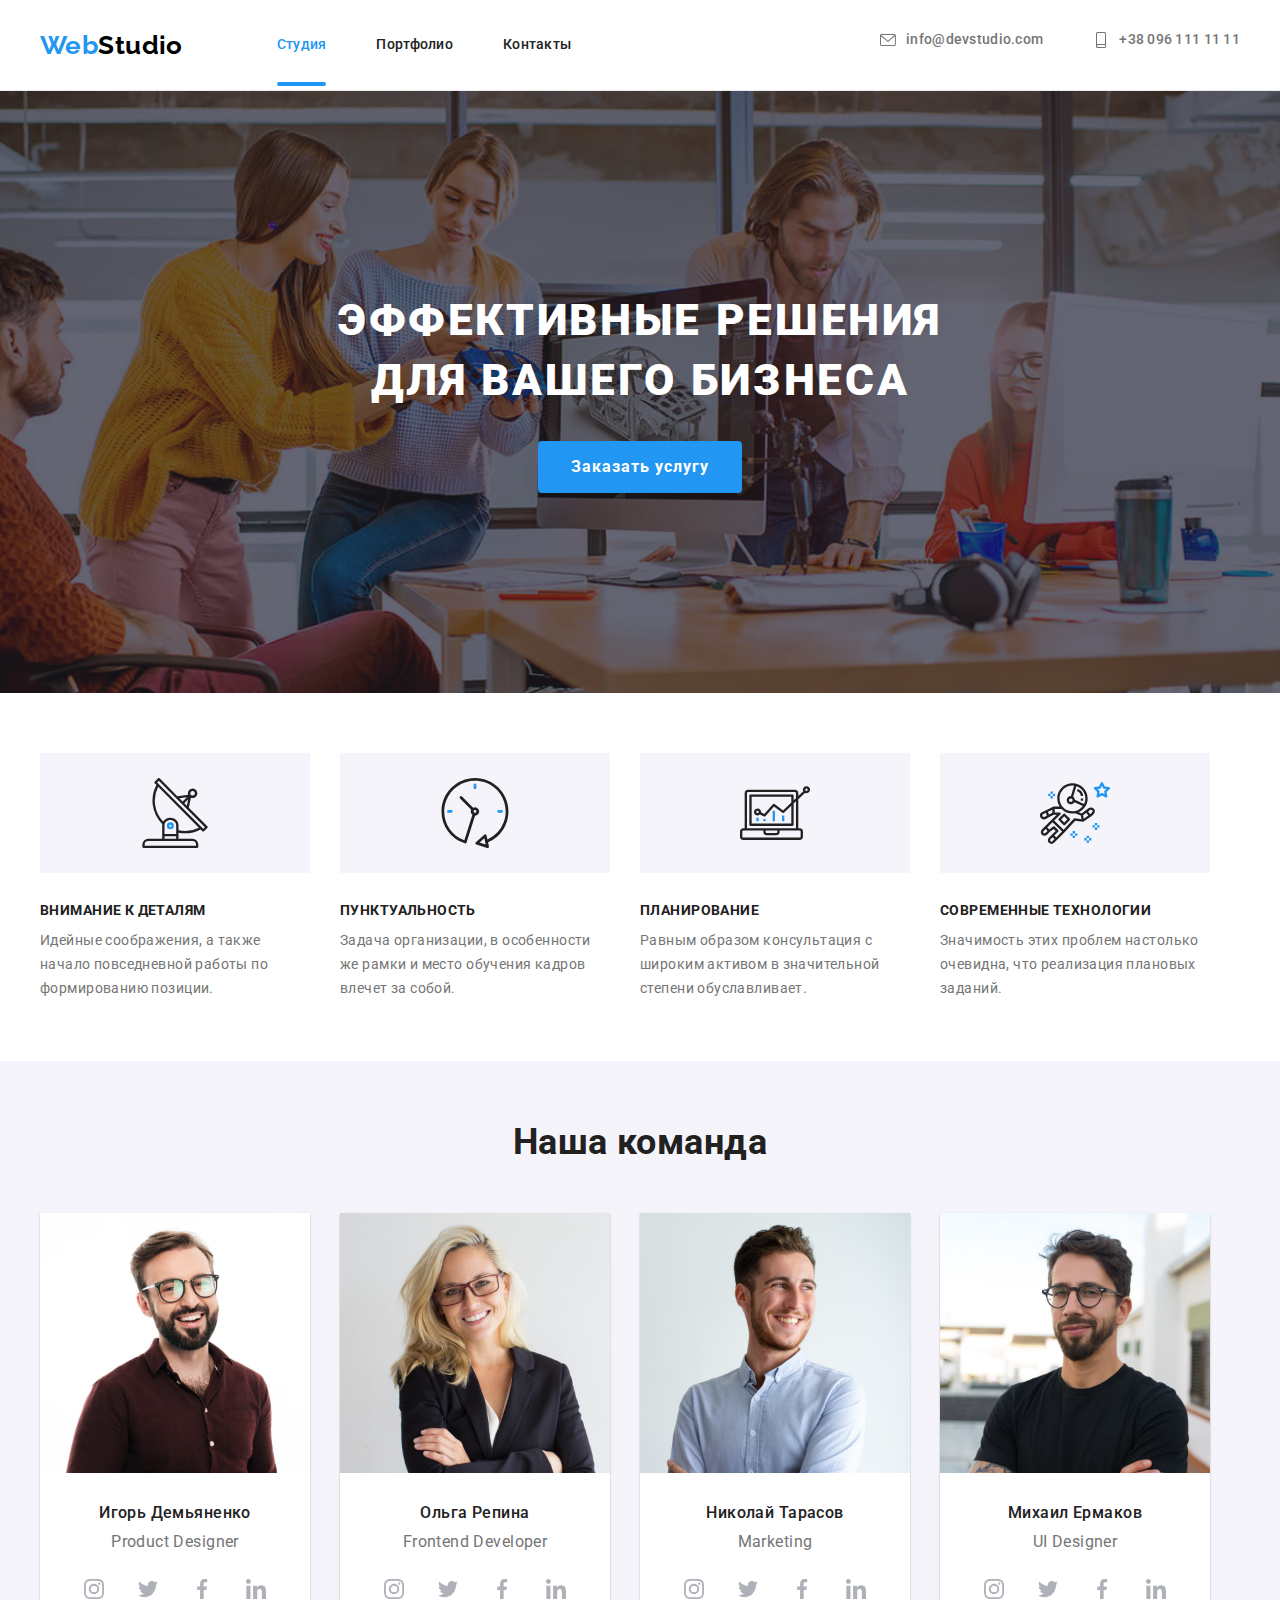
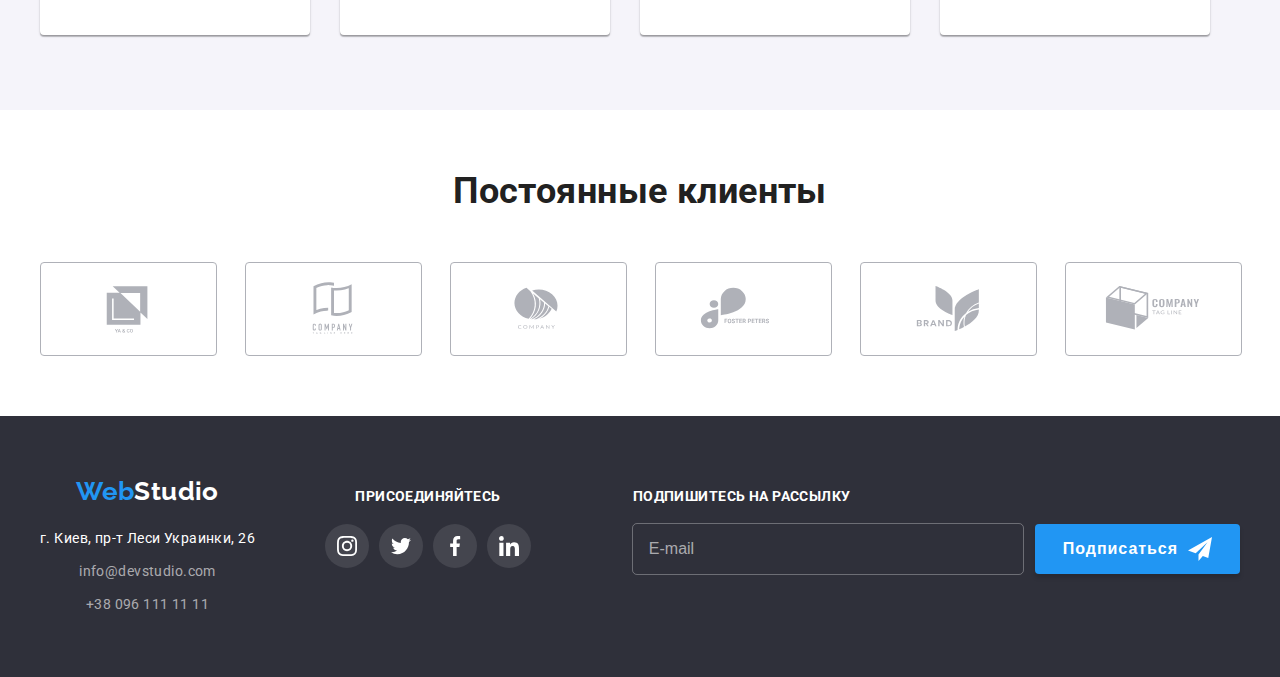
==== commit cfcb62d1: "Створює адаптування до секції _hero.scss" ====
--- a/index.html
+++ b/index.html
@@ -113,7 +113,7 @@
     </header>
     <main>
         <!-- Герой -->
-        <!-- <section class="hero">
+        <section class="hero">
             <div class="container hero__container">
                 <h1 class="hero__title">Эффективные решения<br />для вашего бизнеса</h1>
                 <button class="btn hero-btn" type="button" data-modal-open>Заказать услугу</button>
@@ -153,7 +153,7 @@
                                 <textarea class="textarea-form-comment" id="comment" name="user-comment"
                                     placeholder="Введите текст"></textarea>
                             </div>
-                            
+
                             <label class="form-policy-group">
                                 <input class="checkbox" type="checkbox" name="form-policy">
                                 <span class="custom-checkbox">
@@ -169,7 +169,7 @@
                     </div>
                 </div>
             </div>
-        </section> -->
+        </section>
         <!-- Переваги -->
         <section class="benefits section">
             <div class="container">
--- a/css/main.min.css
+++ b/css/main.min.css
@@ -1,2 +1,2 @@
-:root{--main-color: #757575;--white-color: #ffffff;--blue-color: #2196F3;--black-color: #000000;--title-color: #212121;--grey-cl-icons: #AFB1B8;--background-black-color: #2F303A;--bg-grey-cl: #C4C4C4;--link-contact-footer: rgba(255, 255, 255, 0.6);--bg-cl-footer-icons: rgba(255, 255, 255, 0.1);--bg-cl-hero-btn-hover: #188CE8;--brd-bot-header: #ECECEC;--bg-work-description: rgba(47, 48, 58, 0.8);--bg-portfolio-description: rgba(33, 150, 243, 0.9);--bg-backdrop: rgba(0, 0, 0, 0.2);--border-col-form: rgba(33, 33, 33, 0.2);--placeholder-color: rgba(117, 117, 117, 0.5);--background-color-portfolio-btn: #F5F4FA;--brd-cl-portfolio-fig: #EEEEEE;--fast-time: 250ms;--easy-in-out: cubic-bezier(0.4, 0, 0.2, 1);--main-font-family: Roboto, sans-serif}.hidden{position:absolute;white-space:nowrap;width:1px;height:1px;overflow:hidden;border:0;padding:0;clip:rect(0 0 0 0);-webkit-clip-path:inset(50%);clip-path:inset(50%);margin:-1px}body{margin:0;font-family:var(--main-font-family);font-weight:400;font-size:14px;line-height:1.71;letter-spacing:.03em;color:var(--main-color);background-color:var(--white-color)}.section{padding-top:60px;padding-bottom:60px}.btn{font-family:inherit;cursor:pointer}.title{font-weight:700;font-size:36px;line-height:1.17;text-align:center;color:var(--title-color)}.container{padding-left:15px;padding-right:15px;margin-left:auto;margin-right:auto}@media screen and (min-width: 480px){.container{width:480px}}@media screen and (min-width: 768px){.container{width:768px}}@media screen and (min-width: 1200px){.container{width:1200px}}h1,h2,h3,h4,h5,h6,p{margin:0}img{display:block}.list{list-style:none;margin:0;padding:0}.link{text-decoration:none}.backdrop{position:fixed;top:0;left:0;width:100%;height:100%;background-color:var(--bg-backdrop);z-index:10;opacity:1;-webkit-transition:opacity var(--fast-time) var(--easy-in-out),visibility var(--fast-time) var(--easy-in-out);transition:opacity var(--fast-time) var(--easy-in-out),visibility var(--fast-time) var(--easy-in-out)}.backdrop.is-hidden{visibility:hidden;opacity:0;pointer-events:none}.backdrop.is-hidden .modal-wrapper{-webkit-transform:scale(0.3),translate(-50%, -50%);transform:scale(0.3),translate(-50%, -50%);opacity:0}.backdrop .modal-wrapper{-webkit-transform:scale(1),translate(-50%, -50%);transform:scale(1),translate(-50%, -50%);opacity:1}.modal-wrapper{position:absolute;top:50%;left:50%;-webkit-transform:translate(-50%, -50%);transform:translate(-50%, -50%);width:528px;height:581px;background-color:var(--white-color);-webkit-box-shadow:0px 1px 3px rgba(0,0,0,0.12),0px 1px 1px rgba(0,0,0,0.14),0px 2px 1px rgba(0,0,0,0.2);box-shadow:0px 1px 3px rgba(0,0,0,0.12),0px 1px 1px rgba(0,0,0,0.14),0px 2px 1px rgba(0,0,0,0.2);border-radius:4px;-webkit-transition:opacity var(--fast-time) var(--easy-in-out),-webkit-transform var(--fast-time) var(--easy-in-out);transition:opacity var(--fast-time) var(--easy-in-out),-webkit-transform var(--fast-time) var(--easy-in-out);transition:transform var(--fast-time) var(--easy-in-out),opacity var(--fast-time) var(--easy-in-out);transition:transform var(--fast-time) var(--easy-in-out),opacity var(--fast-time) var(--easy-in-out),-webkit-transform var(--fast-time) var(--easy-in-out)}.modal-btn{display:-webkit-box;display:-ms-flexbox;display:flex;-webkit-box-pack:center;-ms-flex-pack:center;justify-content:center;-webkit-box-align:center;-ms-flex-align:center;align-items:center;padding:0;position:absolute;top:8px;right:8px;border:1px solid rgba(0,0,0,0.1);border-radius:50%;width:30px;height:30px;background-color:var(--white-color);-webkit-transition:fill var(--fast-time) var(--easy-in-out);transition:fill var(--fast-time) var(--easy-in-out)}.modal-btn:hover,.modal-btn:focus{fill:var(--blue-color)}.modal-form{margin-top:40px}.input-container{display:block;position:relative;width:448px;height:40px;margin-right:auto;margin-left:auto;margin-bottom:28px}.label-form{display:block;text-align:start;position:absolute;left:42px;top:50%;-webkit-transform:translateY(-50%);transform:translateY(-50%);cursor:pointer;font-size:12px;line-height:1.16;letter-spacing:0.01em;-webkit-transition:-webkit-transform var(--fast-time) var(--easy-in-out);transition:-webkit-transform var(--fast-time) var(--easy-in-out);transition:transform var(--fast-time) var(--easy-in-out);transition:transform var(--fast-time) var(--easy-in-out), -webkit-transform var(--fast-time) var(--easy-in-out)}.input-form{padding-left:42px;display:block;width:100%;height:40px;z-index:5;border:0;border:1px solid var(--border-col-form);border-radius:4px;cursor:pointer;-webkit-transition:border var(--fast-time) var(--easy-in-out);transition:border var(--fast-time) var(--easy-in-out)}.input-form:focus{border:1px solid var(--blue-color);outline:transparent}.input-form:focus ~ .input-icon{fill:var(--blue-color)}.input-form:focus ~ .label-form,.input-form:not(:placeholder-shown) ~ .label-form{-webkit-transform:translate(-42px, -37px);transform:translate(-42px, -37px)}.input-icon{display:block;position:absolute;left:12px;top:11px;z-index:0}.modal-form__title{display:block;margin-bottom:30px;font-weight:700;font-size:20px;line-height:1.17}.textarea-container{position:relative;width:448px;margin-right:auto;margin-left:auto;margin-bottom:20px}.label-form-comment{display:block;text-align:start;position:absolute;top:-18px;font-size:12px;line-height:1.16;letter-spacing:0.01em;cursor:pointer}.textarea-form-comment{display:block;text-align:start;resize:none;width:100%;height:120px;padding:12px 16px;margin-right:auto;margin-left:auto;border:1px solid var(--border-col-form);border-radius:4px;cursor:pointer;-webkit-transition:border var(--fast-time) var(--easy-in-out);transition:border var(--fast-time) var(--easy-in-out)}.textarea-form-comment:focus{border:1px solid var(--blue-color);outline:transparent}.textarea-form-comment::-webkit-input-placeholder{font-size:12px;line-height:14px;letter-spacing:0.01em;color:var(--placeholder-color)}.textarea-form-comment:-ms-input-placeholder{font-size:12px;line-height:14px;letter-spacing:0.01em;color:var(--placeholder-color)}.textarea-form-comment::-ms-input-placeholder{font-size:12px;line-height:14px;letter-spacing:0.01em;color:var(--placeholder-color)}.textarea-form-comment::placeholder{font-size:12px;line-height:14px;letter-spacing:0.01em;color:var(--placeholder-color)}.form-policy-group{display:-webkit-box;display:-ms-flexbox;display:flex;-webkit-box-align:center;-ms-flex-align:center;align-items:center;-webkit-box-pack:center;-ms-flex-pack:center;justify-content:center;margin-bottom:30px;cursor:pointer}.checkbox{-webkit-appearance:none;-moz-appearance:none;appearance:none}.custom-checkbox{display:-webkit-box;display:-ms-flexbox;display:flex;-webkit-box-pack:center;-ms-flex-pack:center;justify-content:center;-webkit-box-align:center;-ms-flex-align:center;align-items:center;margin-right:7px;width:16px;height:15px;outline:2px solid black;outline-offset:-2px;border-radius:2px}.custom-checkbox-icon{opacity:0;-webkit-transition:opacity var(--fast-time) var(--easy-in-out);transition:opacity var(--fast-time) var(--easy-in-out)}.checkbox:checked+.custom-checkbox{outline:2px solid var(--blue-color)}.checkbox:checked+.custom-checkbox .custom-checkbox-icon{opacity:1}.contract-form{font-family:inherit;font-size:inherit;line-height:inherit;letter-spacing:inherit;color:var(--blue-color)}.form-btn{padding:10px 55px;background-color:var(--blue-color);color:var(--white-color);cursor:pointer;font-weight:700;font-size:16px;line-height:1.86;letter-spacing:0.06em;-webkit-box-shadow:0px 4px 4px rgba(0,0,0,0.15);box-shadow:0px 4px 4px rgba(0,0,0,0.15);border-radius:4px;border:none;-webkit-transition:background-color var(--fast-time) var(--easy-in-out);transition:background-color var(--fast-time) var(--easy-in-out)}.form-btn:focus,.form-btn:hover{background-color:var(--bg-cl-hero-btn-hover)}.logo{font-family:Raleway, sans-serif;font-weight:700;font-size:26px;line-height:1.19;text-decoration:none;color:var(--blue-color)}.logo--black{color:var(--black-color)}.logo--white{color:var(--white-color)}.logo--center{display:block;text-align:center}.header{border-bottom:1px solid var(--brd-bot-header)}.header__container{display:-webkit-box;display:-ms-flexbox;display:flex;-webkit-box-align:center;-ms-flex-align:center;align-items:center;position:relative}@media screen and (max-width: 1199px){.header__container{-webkit-box-pack:justify;-ms-flex-pack:justify;justify-content:space-between}}@media screen and (min-width: 1200px){.header__logo{margin-right:94px}}@media screen and (max-width: 768px){.navigation{display:none}}.navigation__list{display:-webkit-box;display:-ms-flexbox;display:flex;-webkit-box-align:center;-ms-flex-align:center;align-items:center}.navigation__item:not(:last-child){margin-right:50px}.navigation__link{position:relative;display:block;padding-top:32px;padding-bottom:32px;font-weight:500;font-size:inherit;line-height:1.14;letter-spacing:.02em;color:var(--title-color);-webkit-transition:color var(--fast-time) var(--easy-in-out);transition:color var(--fast-time) var(--easy-in-out)}.navigation__link:focus,.navigation__link:hover{color:var(--blue-color);fill:var(--blue-color)}.navigation__link::after{position:absolute;content:"";display:block;height:4px;width:100%;background-color:var(--blue-color);bottom:-1px;left:0;border-radius:2px;opacity:0;-webkit-transition:opacity var(--fast-time) var(--easy-in-out);transition:opacity var(--fast-time) var(--easy-in-out)}.navigation__link:hover::after,.navigation__link:focus::after{opacity:1}.navigation__link--current{color:var(--blue-color)}.navigation__link--current::after{position:absolute;content:"";display:block;height:4px;width:100%;background-color:var(--blue-color);bottom:-1px;left:0;border-radius:2px;opacity:1}@media screen and (max-width: 768px){.header__contact{display:none}}@media screen and (min-width: 1200px){.header__contact{display:-webkit-box;display:-ms-flexbox;display:flex;margin-left:auto}}.header__item:not(:last-child){margin-bottom:10px}@media screen and (min-width: 1200px){.header__item:not(:last-child){margin-right:50px}}.header__link{display:-webkit-box;display:-ms-flexbox;display:flex;-webkit-box-align:center;-ms-flex-align:center;align-items:center;font-weight:500;font-size:inherit;line-height:1.14;letter-spacing:.02em;color:var(--main-color);fill:var(--main-color);-webkit-transition:color var(--fast-time) var(--easy-in-out);transition:color var(--fast-time) var(--easy-in-out)}@media screen and (min-width: 1200px){.header__link{padding-top:32px;padding-bottom:32px}}.header__link:focus,.header__link:hover{color:var(--blue-color);fill:var(--blue-color)}.header__icon{margin-right:10px}.menu-btn{border:0;background-color:var(--white-color);padding:0;display:block;width:40px;height:40px;position:relative;z-index:10;color:var(--blue-color);-webkit-transition:fill var(--fast-time) var(--easy-in-out);transition:fill var(--fast-time) var(--easy-in-out)}@media screen and (min-width: 768px){.menu-btn{display:none}}.menu-btn .header__cross-icon{display:none}.menu-btn:hover,.menu-btn:focus .header__menu-icon{fill:var(--blue-color)}.menu-btn:hover,.menu-btn:focus .header__cross-icon{fill:var(--blue-color)}.menu-btn.is-open .header__cross-icon{display:block}.menu-btn.is-open .header__menu-icon{display:none}@media screen and (max-width: 768px){.menu-btn.is-open ~ .menu-container{display:block;-webkit-transform:translateX(0);transform:translateX(0);-webkit-transition:-webkit-transform var(--fast-time) var(--easy-in-out);transition:-webkit-transform var(--fast-time) var(--easy-in-out);transition:transform var(--fast-time) var(--easy-in-out);transition:transform var(--fast-time) var(--easy-in-out), -webkit-transform var(--fast-time) var(--easy-in-out)}}.menu-btn ~ .menu-container{-webkit-transition:-webkit-transform var(--fast-time) var(--easy-in-out);transition:-webkit-transform var(--fast-time) var(--easy-in-out);transition:transform var(--fast-time) var(--easy-in-out);transition:transform var(--fast-time) var(--easy-in-out), -webkit-transform var(--fast-time) var(--easy-in-out)}.menu-btn.is-open{top:0}.header__cross-icon{position:absolute;left:11px;top:11px}.menu-container{position:absolute;top:0;-webkit-transform:translateX(-800px);transform:translateX(-800px);padding:48px 40px;background-color:var(--white-color);width:100%;height:100wv}@media screen and (min-width: 768px){.menu-container{display:none}}.menu-navigation{margin-bottom:302px}.menu-navigation__item:not(:last-child){margin-bottom:32px}.menu-navigation__link{font-weight:500;font-size:40px;line-height:1.17;letter-spacing:.02em;color:var(--title-color);-webkit-transition:color var(--fast-time) var(--easy-in-out);transition:color var(--fast-time) var(--easy-in-out)}.menu-navigation__link:hover,.menu-navigation__link:focus{color:var(--blue-color)}.menu-navigation__link--current{color:var(--blue-color)}.menu-contact{margin-bottom:64px}.menu-contact__item:not(:last-child){margin-bottom:32px}.menu-contact__link{font-weight:500;font-size:34px;line-height:1.17;letter-spacing:.02em;color:var(--blue-color)}.menu-navigation__link--mail{font-weight:500;font-size:24px;line-height:1.17;letter-spacing:.02em;color:var(--main-color)}.menu-socials{display:-webkit-box;display:-ms-flexbox;display:flex;-ms-flex-wrap:wrap;flex-wrap:wrap}.menu-socials__item:not(:last-child){border-right:1px solid rgba(33,33,33,0.2);padding-right:10px}.menu-socials__item{padding-left:10px}.menu-socials__item:first-child{padding-left:0}.menu-socials__link{font-weight:500;font-size:18px;line-height:1.22;letter-spacing:.02em;color:var(--blue-color)}.hero{max-width:1600px;padding-top:200px;padding-bottom:200px;margin-left:auto;margin-right:auto;background-position:center;background-repeat:no-repeat;background-size:cover;background-color:var(--bg-grey-cl);background-image:url(../images/hero/hero-bg.png),url(../images/hero/hero-img.png)}.hero__container{text-align:center}.hero__title{margin-bottom:30px;font-weight:900;font-size:44px;line-height:1.36;letter-spacing:.06em;text-transform:uppercase;color:var(--white-color)}.hero-btn{display:inline-block;padding:10px 32px;min-width:200px;border:1px solid transparent;border-radius:4px;text-align:center;font-weight:700;font-size:16px;line-height:1.88;letter-spacing:.06em;color:var(--white-color);background-color:var(--blue-color);-webkit-transition:background-color var(--fast-time) var(--easy-in-out);transition:background-color var(--fast-time) var(--easy-in-out)}.hero-btn:focus,.hero-btn:hover{background-color:var(--bg-cl-hero-btn-hover)}@media screen and (min-width: 768px){.benefits-list{display:-webkit-box;display:-ms-flexbox;display:flex;-ms-flex-wrap:wrap;flex-wrap:wrap;margin:-15px}}@media screen and (max-width: 767px){.benefits-list__item{margin-bottom:30px}}@media screen and (min-width: 768px){.benefits-list__item{margin:15px;width:calc((100% - 2 * 30px) / 2)}}@media screen and (min-width: 1200px){.benefits-list__item{-ms-flex-wrap:nowrap;flex-wrap:nowrap;width:calc((100% - 3 * 30px) / 4);max-width:270px}}@media screen and (max-width: 768px){.benefits-list__item:last-child{margin-bottom:0}}.benefits-list__icon{display:-webkit-box;display:-ms-flexbox;display:flex;-webkit-box-pack:center;-ms-flex-pack:center;justify-content:center;-webkit-box-align:center;-ms-flex-align:center;align-items:center;width:100%;height:120px;margin-bottom:30px;background-color:var(--background-color-portfolio-btn)}.benefits-list__title{margin-bottom:10px;font-weight:700;font-size:inherit;line-height:1.14;letter-spacing:inherit;text-transform:uppercase;text-align:center;color:var(--title-color)}@media screen and (min-width: 768px){.benefits-list__title{text-align:start}}.work__title{margin-bottom:50px}.work-list{display:-webkit-box;display:-ms-flexbox;display:flex;-webkit-box-pack:justify;-ms-flex-pack:justify;justify-content:space-between}.work-list__item{position:relative}.work-list__item:not(:last-child){margin-right:30px}.work-list__description{display:-webkit-box;display:-ms-flexbox;display:flex;width:100%;height:70px;background-color:var(--bg-work-description);-webkit-box-pack:center;-ms-flex-pack:center;justify-content:center;-webkit-box-align:center;-ms-flex-align:center;align-items:center;position:absolute;left:0;bottom:0;font-weight:700;font-size:inherit;line-height:1.14;letter-spacing:inherit;text-transform:uppercase;color:var(--white-color)}@media screen and (min-width: 768px){.list-team{display:-webkit-box;display:-ms-flexbox;display:flex;-ms-flex-wrap:wrap;flex-wrap:wrap;margin:-15px}}@media screen and (min-width: 768px){.list-team .item{margin:15px;width:calc((100% - 2 * 30px) / 2)}}@media screen and (min-width: 1200px){.list-team .item{margin:15px;width:calc((100% - 3 * 30px) / 4);max-width:270px}}.list-team .item:not(:last-child){margin-bottom:30px}.list-team .title{margin-bottom:10px}.list-team .text{margin-bottom:16px}.list-team .title{font-weight:500;font-size:16px;line-height:1.19;letter-spacing:inherit;text-align:center;color:var(--title-color)}.team{margin-left:auto;margin-right:auto;background-color:var(--background-color-portfolio-btn)}.figure{margin:0;-webkit-box-shadow:0px 1px 3px rgba(0,0,0,0.12),0px 1px 1px rgba(0,0,0,0.14),0px 2px 1px rgba(0,0,0,0.2);box-shadow:0px 1px 3px rgba(0,0,0,0.12),0px 1px 1px rgba(0,0,0,0.14),0px 2px 1px rgba(0,0,0,0.2);border-radius:0px 0px 4px 4px;background-color:var(--white-color)}.figcaption{padding-top:30px;padding-bottom:24px}.title-team{margin-bottom:50px}.text{font-weight:inherit;font-size:16px;line-height:1.19;letter-spacing:inherit;text-align:center}.list-team-icons{display:-webkit-box;display:-ms-flexbox;display:flex;width:206px;height:44px;margin-left:auto;margin-right:auto;-webkit-box-pack:center;-ms-flex-pack:center;justify-content:center;-webkit-box-align:center;-ms-flex-align:center;align-items:center}.item-icons:not(:last-child){margin-right:10px}.link-team-icons{display:-webkit-box;display:-ms-flexbox;display:flex;-webkit-box-pack:center;-ms-flex-pack:center;justify-content:center;-webkit-box-align:center;-ms-flex-align:center;align-items:center;width:44px;height:44px;border-radius:50%;fill:var(--grey-cl-icons);-webkit-transition:background-color var(--fast-time) var(--easy-in-out),fill var(--fast-time) var(--easy-in-out);transition:background-color var(--fast-time) var(--easy-in-out),fill var(--fast-time) var(--easy-in-out)}.link-team-icons:hover,.link-team-icons:focus{fill:var(--white-color);background-color:var(--bg-cl-hero-btn-hover);border-radius:50%}.clients__title{margin-bottom:30px}@media screen and (min-width: 1200px){.clients__title{margin-bottom:50px}}.logo-list{display:-webkit-box;display:-ms-flexbox;display:flex;-ms-flex-wrap:wrap;flex-wrap:wrap;margin:-15px}.logo-list__item{margin:15px;width:calc((100% - 2 * 30px) / 2)}@media screen and (min-width: 768px){.logo-list__item{width:calc((100% - 3 * 30px) / 3)}}@media screen and (min-width: 1200px){.logo-list__item{width:calc((100% - 6 * 30px) / 6)}}.logo-list__link{display:-webkit-box;display:-ms-flexbox;display:flex;-webkit-box-pack:center;-ms-flex-pack:center;justify-content:center;-webkit-box-align:center;-ms-flex-align:center;align-items:center;width:100%;height:92px;border:1px solid #AFB1B8;border-radius:4px;fill:var(--grey-cl-icons);-webkit-transition:fill var(--fast-time) var(--easy-in-out),border var(--fast-time) var(--easy-in-out);transition:fill var(--fast-time) var(--easy-in-out),border var(--fast-time) var(--easy-in-out)}.logo-list__link:hover,.logo-list__link:focus{border:1px solid var(--blue-color);fill:var(--blue-color)}.footer{margin-left:auto;margin-right:auto;padding-top:60px;padding-bottom:60px;background-color:var(--background-black-color)}@media screen and (min-width: 1200px){.footer-container-address{margin-right:70px}}.footer-list-address{margin-top:20px;margin-bottom:60px;text-align:center}@media screen and (min-width: 768px){.footer-list-address{margin-bottom:0}}.footer-list-address .item:not(:last-child){margin-bottom:9px}.footer-address{font-style:normal;color:var(--white-color)}.link-contact-footer{color:var(--link-contact-footer)}@media screen and (min-width: 1200px){.footer-container{display:-webkit-box;display:-ms-flexbox;display:flex;-webkit-box-pack:justify;-ms-flex-pack:justify;justify-content:space-between}}@media screen and (min-width: 768px){.footer-container__tablet{display:-webkit-box;display:-ms-flexbox;display:flex;-ms-flex-pack:distribute;justify-content:space-around;margin-bottom:60px}}@media screen and (min-width: 1200px){.footer-container__tablet{margin-bottom:0}}.social-networks-footer{margin-bottom:60px;text-align:center}@media screen and (min-width: 768px){.social-networks-footer{margin-bottom:0;margin-top:5px}}@media screen and (min-width: 1200px){.social-networks-footer{margin-top:12px}}.footer-title{font-weight:700;font-size:inherit;line-height:1.17;letter-spacing:inherit;text-transform:uppercase;color:var(--white-color);margin-bottom:20px}.link-footer-icons{display:-webkit-box;display:-ms-flexbox;display:flex;-webkit-box-pack:center;-ms-flex-pack:center;justify-content:center;-webkit-box-align:center;-ms-flex-align:center;align-items:center;width:44px;height:44px;background-color:var(--bg-cl-footer-icons);border-radius:50%;fill:var(--white-color);-webkit-transition:background-color var(--fast-time) var(--easy-in-out);transition:background-color var(--fast-time) var(--easy-in-out)}.link-footer-icons:hover,.link-footer-icons:focus{background-color:var(--blue-color);border-radius:50%}.list-footer-icons{display:-webkit-box;display:-ms-flexbox;display:flex;max-height:44px;-webkit-box-pack:center;-ms-flex-pack:center;justify-content:center}.item-footer-icons:not(:last-child){margin-right:10px}.footer-form{display:block;text-align:center}@media screen and (min-width: 1200px){.footer-form{margin-top:12px}}.label-footer{display:inline-block;margin-bottom:20px;font-weight:700;font-size:inherit;line-height:1.17;letter-spacing:inherit;text-transform:uppercase;color:var(--white-color)}@media screen and (min-width: 1200px){.label-footer{display:block;text-align:start}}.input-footer{width:100%;max-height:50px;margin-bottom:20px;max-width:450px;border:none;outline:1px solid rgba(255,255,255,0.3);border-radius:4px;background-color:transparent;padding:15px 16px;color:var(--link-contact-footer);font-size:16px;line-height:1.25}@media screen and (min-width: 1200px){.input-footer{width:358px;margin-bottom:0;margin-right:12px}}.input-footer::-webkit-input-placeholder{font-size:16px;line-height:1.25;color:var(--link-contact-footer)}.input-footer:-ms-input-placeholder{font-size:16px;line-height:1.25;color:var(--link-contact-footer)}.input-footer::-ms-input-placeholder{font-size:16px;line-height:1.25;color:var(--link-contact-footer)}.input-footer::placeholder{font-size:16px;line-height:1.25;color:var(--link-contact-footer)}.footer-btn-form{margin-right:auto;margin-left:auto;display:-webkit-box;display:-ms-flexbox;display:flex;-webkit-box-pack:center;-ms-flex-pack:center;justify-content:center;-webkit-box-align:center;-ms-flex-align:center;align-items:center;padding:10px 28px;-webkit-box-shadow:0px 4px 4px rgba(0,0,0,0.15);box-shadow:0px 4px 4px rgba(0,0,0,0.15);border-radius:4px;border:none;background-color:var(--blue-color);color:var(--white-color);font-weight:700;font-size:16px;line-height:1.88;letter-spacing:.06em;cursor:pointer;-webkit-transition:background-color var(--fast-time) var(--easy-in-out);transition:background-color var(--fast-time) var(--easy-in-out)}.footer-btn-form:focus,.footer-btn-form:hover{background-color:var(--bg-cl-hero-btn-hover)}.footer-btn-icon-form{margin-left:10px}@media screen and (min-width: 1200px){.input-btn-form-footer{display:-webkit-box;display:-ms-flexbox;display:flex;height:50px}}.list-button{display:-webkit-box;display:-ms-flexbox;display:flex;-webkit-box-pack:center;-ms-flex-pack:center;justify-content:center;margin-bottom:50px}.portfolio .item:not(:last-child){margin-right:8px}.portfolio-btn{padding:6px 22px;border:1px solid transparent;border-radius:4px;font-weight:500;font-size:16px;line-height:1.62;letter-spacing:inherit;text-align:center;color:var(--title-color);background-color:var(--background-color-portfolio-btn);-webkit-transition:background-color var(--fast-time) var(--easy-in-out),color var(--fast-time) var(--easy-in-out),-webkit-box-shadow var(--fast-time) var(--easy-in-out);transition:background-color var(--fast-time) var(--easy-in-out),color var(--fast-time) var(--easy-in-out),-webkit-box-shadow var(--fast-time) var(--easy-in-out);transition:background-color var(--fast-time) var(--easy-in-out),color var(--fast-time) var(--easy-in-out),box-shadow var(--fast-time) var(--easy-in-out);transition:background-color var(--fast-time) var(--easy-in-out),color var(--fast-time) var(--easy-in-out),box-shadow var(--fast-time) var(--easy-in-out),-webkit-box-shadow var(--fast-time) var(--easy-in-out)}.portfolio-btn:focus,.portfolio-btn:hover{background-color:var(--blue-color);color:var(--white-color);-webkit-box-shadow:0px 3px 1px rgba(0,0,0,0.1),0px 1px 2px rgba(0,0,0,0.08),0px 2px 2px rgba(0,0,0,0.12);box-shadow:0px 3px 1px rgba(0,0,0,0.1),0px 1px 2px rgba(0,0,0,0.08),0px 2px 2px rgba(0,0,0,0.12)}.current-portfolio{background-color:var(--blue-color);color:var(--white-color)}.list-portfolio{display:-webkit-box;display:-ms-flexbox;display:flex;-ms-flex-wrap:wrap;flex-wrap:wrap;-webkit-box-pack:center;-ms-flex-pack:center;justify-content:center}.figcaption-portfolio{padding-top:20px;padding-bottom:20px;padding-left:24px;padding-right:24px}.portfolio-item{position:relative;border:1px solid var(--brd-cl-portfolio-fig);margin-right:30px;margin-bottom:30px;background-color:var(--white-color);-webkit-transition:-webkit-box-shadow var(--fast-time) var(--easy-in-out);transition:-webkit-box-shadow var(--fast-time) var(--easy-in-out);transition:box-shadow var(--fast-time) var(--easy-in-out);transition:box-shadow var(--fast-time) var(--easy-in-out), -webkit-box-shadow var(--fast-time) var(--easy-in-out)}.portfolio-item:nth-child(3n){margin-right:0}.portfolio-item:nth-last-child(-n+3){margin-bottom:0}.portfolio-item:hover,.portfolio-item:focus{-webkit-box-shadow:0px 1px 1px rgba(0,0,0,0.12),0px 4px 4px rgba(0,0,0,0.06),1px 4px 6px rgba(0,0,0,0.16);box-shadow:0px 1px 1px rgba(0,0,0,0.12),0px 4px 4px rgba(0,0,0,0.06),1px 4px 6px rgba(0,0,0,0.16)}.portfolio-figure{width:370px;margin:0}.title-cards{margin-bottom:4px;font-weight:700;font-size:18px;line-height:2;letter-spacing:.06em;color:var(--title-color)}.text-cards{font-weight:inherit;font-size:16px;line-height:1.88;letter-spacing:inherit;color:var(--main-color)}.img-portfolio-description{position:absolute;display:-webkit-box;display:-ms-flexbox;display:flex;-webkit-box-pack:center;-ms-flex-pack:center;justify-content:center;-webkit-box-align:center;-ms-flex-align:center;align-items:center;padding-left:24px;padding-right:24px;max-width:100%;height:294px;-webkit-transition:-webkit-transform var(--fast-time) var(--easy-in-out);transition:-webkit-transform var(--fast-time) var(--easy-in-out);transition:transform var(--fast-time) var(--easy-in-out);transition:transform var(--fast-time) var(--easy-in-out), -webkit-transform var(--fast-time) var(--easy-in-out);background-color:var(--bg-portfolio-description);font-weight:inherit;font-size:18px;line-height:1.56;letter-spacing:inherit;color:var(--white-color)}.portfolio-item .link:hover .img-portfolio-description,.portfolio-item .link:focus .img-portfolio-description{-webkit-transform:translateY(-294px);transform:translateY(-294px)}.img-cont-portfolio{position:relative;overflow:hidden}
+:root{--main-color: #757575;--white-color: #ffffff;--blue-color: #2196F3;--black-color: #000000;--title-color: #212121;--grey-cl-icons: #AFB1B8;--background-black-color: #2F303A;--bg-grey-cl: #C4C4C4;--link-contact-footer: rgba(255, 255, 255, 0.6);--bg-cl-footer-icons: rgba(255, 255, 255, 0.1);--bg-cl-hero-btn-hover: #188CE8;--brd-bot-header: #ECECEC;--bg-work-description: rgba(47, 48, 58, 0.8);--bg-portfolio-description: rgba(33, 150, 243, 0.9);--bg-backdrop: rgba(0, 0, 0, 0.2);--border-col-form: rgba(33, 33, 33, 0.2);--placeholder-color: rgba(117, 117, 117, 0.5);--background-color-portfolio-btn: #F5F4FA;--brd-cl-portfolio-fig: #EEEEEE;--fast-time: 250ms;--easy-in-out: cubic-bezier(0.4, 0, 0.2, 1);--main-font-family: Roboto, sans-serif}.hidden{position:absolute;white-space:nowrap;width:1px;height:1px;overflow:hidden;border:0;padding:0;clip:rect(0 0 0 0);-webkit-clip-path:inset(50%);clip-path:inset(50%);margin:-1px}body{margin:0;font-family:var(--main-font-family);font-weight:400;font-size:14px;line-height:1.71;letter-spacing:.03em;color:var(--main-color);background-color:var(--white-color)}.section{padding-top:60px;padding-bottom:60px}.btn{font-family:inherit;cursor:pointer}.title{font-weight:700;font-size:36px;line-height:1.17;text-align:center;color:var(--title-color)}.container{padding-left:15px;padding-right:15px;margin-left:auto;margin-right:auto}@media screen and (min-width: 480px){.container{width:480px}}@media screen and (min-width: 768px){.container{width:768px}}@media screen and (min-width: 1200px){.container{width:1200px}}h1,h2,h3,h4,h5,h6,p{margin:0}img{display:block}.list{list-style:none;margin:0;padding:0}.link{text-decoration:none}.backdrop{position:fixed;top:0;left:0;width:100%;height:100%;background-color:var(--bg-backdrop);z-index:10;opacity:1;-webkit-transition:opacity var(--fast-time) var(--easy-in-out),visibility var(--fast-time) var(--easy-in-out);transition:opacity var(--fast-time) var(--easy-in-out),visibility var(--fast-time) var(--easy-in-out)}.backdrop.is-hidden{visibility:hidden;opacity:0;pointer-events:none}.backdrop.is-hidden .modal-wrapper{-webkit-transform:scale(0.3),translate(-50%, -50%);transform:scale(0.3),translate(-50%, -50%);opacity:0}.backdrop .modal-wrapper{-webkit-transform:scale(1),translate(-50%, -50%);transform:scale(1),translate(-50%, -50%);opacity:1}.modal-wrapper{position:absolute;top:50%;left:50%;-webkit-transform:translate(-50%, -50%);transform:translate(-50%, -50%);width:auto;height:auto;padding:40px;background-color:var(--white-color);-webkit-box-shadow:0px 1px 3px rgba(0,0,0,0.12),0px 1px 1px rgba(0,0,0,0.14),0px 2px 1px rgba(0,0,0,0.2);box-shadow:0px 1px 3px rgba(0,0,0,0.12),0px 1px 1px rgba(0,0,0,0.14),0px 2px 1px rgba(0,0,0,0.2);border-radius:4px;-webkit-transition:opacity var(--fast-time) var(--easy-in-out),-webkit-transform var(--fast-time) var(--easy-in-out);transition:opacity var(--fast-time) var(--easy-in-out),-webkit-transform var(--fast-time) var(--easy-in-out);transition:transform var(--fast-time) var(--easy-in-out),opacity var(--fast-time) var(--easy-in-out);transition:transform var(--fast-time) var(--easy-in-out),opacity var(--fast-time) var(--easy-in-out),-webkit-transform var(--fast-time) var(--easy-in-out)}@media screen and (min-width: 1200px){.modal-wrapper{width:528px}}.modal-btn{display:-webkit-box;display:-ms-flexbox;display:flex;-webkit-box-pack:center;-ms-flex-pack:center;justify-content:center;-webkit-box-align:center;-ms-flex-align:center;align-items:center;padding:0;position:absolute;top:8px;right:8px;border:1px solid rgba(0,0,0,0.1);border-radius:50%;width:30px;height:30px;background-color:var(--white-color);-webkit-transition:fill var(--fast-time) var(--easy-in-out);transition:fill var(--fast-time) var(--easy-in-out)}.modal-btn:hover,.modal-btn:focus{fill:var(--blue-color)}.modal-form{min-width:370px}.input-container{display:block;position:relative;height:40px;margin-right:auto;margin-left:auto;margin-bottom:28px}.label-form{display:block;text-align:start;position:absolute;left:42px;top:50%;-webkit-transform:translateY(-50%);transform:translateY(-50%);cursor:pointer;font-size:12px;line-height:1.16;letter-spacing:0.01em;-webkit-transition:-webkit-transform var(--fast-time) var(--easy-in-out);transition:-webkit-transform var(--fast-time) var(--easy-in-out);transition:transform var(--fast-time) var(--easy-in-out);transition:transform var(--fast-time) var(--easy-in-out), -webkit-transform var(--fast-time) var(--easy-in-out)}.input-form{padding-left:42px;display:block;width:100%;height:40px;z-index:5;border:0;border:1px solid var(--border-col-form);border-radius:4px;cursor:pointer;-webkit-transition:border var(--fast-time) var(--easy-in-out);transition:border var(--fast-time) var(--easy-in-out)}.input-form:focus{border:1px solid var(--blue-color);outline:transparent}.input-form:focus ~ .input-icon{fill:var(--blue-color)}.input-form:focus ~ .label-form,.input-form:not(:placeholder-shown) ~ .label-form{-webkit-transform:translate(-42px, -37px);transform:translate(-42px, -37px)}.input-icon{display:block;position:absolute;left:12px;top:11px;z-index:0}.modal-form__title{display:block;margin-bottom:30px;font-weight:700;font-size:20px;line-height:1.17}.textarea-container{position:relative;margin-bottom:20px}.label-form-comment{display:block;text-align:start;position:absolute;top:-18px;font-size:12px;line-height:1.16;letter-spacing:0.01em;cursor:pointer}.textarea-form-comment{display:block;text-align:start;resize:none;width:100%;height:120px;padding:12px 16px;border:1px solid var(--border-col-form);border-radius:4px;cursor:pointer;-webkit-transition:border var(--fast-time) var(--easy-in-out);transition:border var(--fast-time) var(--easy-in-out)}.textarea-form-comment:focus{border:1px solid var(--blue-color);outline:transparent}.textarea-form-comment::-webkit-input-placeholder{font-size:12px;line-height:14px;letter-spacing:0.01em;color:var(--placeholder-color)}.textarea-form-comment:-ms-input-placeholder{font-size:12px;line-height:14px;letter-spacing:0.01em;color:var(--placeholder-color)}.textarea-form-comment::-ms-input-placeholder{font-size:12px;line-height:14px;letter-spacing:0.01em;color:var(--placeholder-color)}.textarea-form-comment::placeholder{font-size:12px;line-height:14px;letter-spacing:0.01em;color:var(--placeholder-color)}.form-policy-group{display:-webkit-box;display:-ms-flexbox;display:flex;-webkit-box-align:center;-ms-flex-align:center;align-items:center;-webkit-box-pack:center;-ms-flex-pack:center;justify-content:center;margin-bottom:30px;cursor:pointer}@media screen and (max-width: 1199px){.form-policy-group{font-size:12px;line-height:1.17;letter-spacing:.02em}}.checkbox{-webkit-appearance:none;-moz-appearance:none;appearance:none}.custom-checkbox{display:-webkit-box;display:-ms-flexbox;display:flex;-webkit-box-pack:center;-ms-flex-pack:center;justify-content:center;-webkit-box-align:center;-ms-flex-align:center;align-items:center;margin-right:7px;width:16px;height:15px;outline:2px solid black;outline-offset:-2px;border-radius:2px}.custom-checkbox-icon{opacity:0;-webkit-transition:opacity var(--fast-time) var(--easy-in-out);transition:opacity var(--fast-time) var(--easy-in-out)}.checkbox:checked+.custom-checkbox{outline:2px solid var(--blue-color)}.checkbox:checked+.custom-checkbox .custom-checkbox-icon{opacity:1}.contract-form{font-family:inherit;font-size:inherit;line-height:inherit;letter-spacing:inherit;color:var(--blue-color)}.form-btn{padding:10px 55px;background-color:var(--blue-color);color:var(--white-color);cursor:pointer;font-weight:700;font-size:16px;line-height:1.86;letter-spacing:0.06em;-webkit-box-shadow:0px 4px 4px rgba(0,0,0,0.15);box-shadow:0px 4px 4px rgba(0,0,0,0.15);border-radius:4px;border:none;-webkit-transition:background-color var(--fast-time) var(--easy-in-out);transition:background-color var(--fast-time) var(--easy-in-out)}.form-btn:focus,.form-btn:hover{background-color:var(--bg-cl-hero-btn-hover)}.logo{font-family:Raleway, sans-serif;font-weight:700;font-size:26px;line-height:1.19;text-decoration:none;color:var(--blue-color)}.logo--black{color:var(--black-color)}.logo--white{color:var(--white-color)}.logo--center{display:block;text-align:center}.header{border-bottom:1px solid var(--brd-bot-header)}.header__container{display:-webkit-box;display:-ms-flexbox;display:flex;-webkit-box-align:center;-ms-flex-align:center;align-items:center;position:relative}@media screen and (max-width: 1199px){.header__container{-webkit-box-pack:justify;-ms-flex-pack:justify;justify-content:space-between}}@media screen and (min-width: 1200px){.header__logo{margin-right:94px}}@media screen and (max-width: 768px){.navigation{display:none}}.navigation__list{display:-webkit-box;display:-ms-flexbox;display:flex;-webkit-box-align:center;-ms-flex-align:center;align-items:center}.navigation__item:not(:last-child){margin-right:50px}.navigation__link{position:relative;display:block;padding-top:32px;padding-bottom:32px;font-weight:500;font-size:inherit;line-height:1.14;letter-spacing:.02em;color:var(--title-color);-webkit-transition:color var(--fast-time) var(--easy-in-out);transition:color var(--fast-time) var(--easy-in-out)}.navigation__link:focus,.navigation__link:hover{color:var(--blue-color);fill:var(--blue-color)}.navigation__link::after{position:absolute;content:"";display:block;height:4px;width:100%;background-color:var(--blue-color);bottom:-1px;left:0;border-radius:2px;opacity:0;-webkit-transition:opacity var(--fast-time) var(--easy-in-out);transition:opacity var(--fast-time) var(--easy-in-out)}.navigation__link:hover::after,.navigation__link:focus::after{opacity:1}.navigation__link--current{color:var(--blue-color)}.navigation__link--current::after{position:absolute;content:"";display:block;height:4px;width:100%;background-color:var(--blue-color);bottom:-1px;left:0;border-radius:2px;opacity:1}@media screen and (max-width: 768px){.header__contact{display:none}}@media screen and (min-width: 1200px){.header__contact{display:-webkit-box;display:-ms-flexbox;display:flex;margin-left:auto}}.header__item:not(:last-child){margin-bottom:10px}@media screen and (min-width: 1200px){.header__item:not(:last-child){margin-right:50px}}.header__link{display:-webkit-box;display:-ms-flexbox;display:flex;-webkit-box-align:center;-ms-flex-align:center;align-items:center;font-weight:500;font-size:inherit;line-height:1.14;letter-spacing:.02em;color:var(--main-color);fill:var(--main-color);-webkit-transition:color var(--fast-time) var(--easy-in-out);transition:color var(--fast-time) var(--easy-in-out)}@media screen and (min-width: 1200px){.header__link{padding-top:32px;padding-bottom:32px}}.header__link:focus,.header__link:hover{color:var(--blue-color);fill:var(--blue-color)}.header__icon{margin-right:10px}.menu-btn{border:0;background-color:var(--white-color);padding:0;display:block;width:40px;height:40px;position:relative;z-index:10;color:var(--blue-color);-webkit-transition:fill var(--fast-time) var(--easy-in-out);transition:fill var(--fast-time) var(--easy-in-out)}@media screen and (min-width: 768px){.menu-btn{display:none}}.menu-btn .header__cross-icon{display:none}.menu-btn:hover,.menu-btn:focus .header__menu-icon{fill:var(--blue-color)}.menu-btn:hover,.menu-btn:focus .header__cross-icon{fill:var(--blue-color)}.menu-btn.is-open .header__cross-icon{display:block}.menu-btn.is-open .header__menu-icon{display:none}@media screen and (max-width: 768px){.menu-btn.is-open ~ .menu-container{display:block;-webkit-transform:translateX(0);transform:translateX(0);-webkit-transition:-webkit-transform var(--fast-time) var(--easy-in-out);transition:-webkit-transform var(--fast-time) var(--easy-in-out);transition:transform var(--fast-time) var(--easy-in-out);transition:transform var(--fast-time) var(--easy-in-out), -webkit-transform var(--fast-time) var(--easy-in-out)}}.menu-btn ~ .menu-container{-webkit-transition:-webkit-transform var(--fast-time) var(--easy-in-out);transition:-webkit-transform var(--fast-time) var(--easy-in-out);transition:transform var(--fast-time) var(--easy-in-out);transition:transform var(--fast-time) var(--easy-in-out), -webkit-transform var(--fast-time) var(--easy-in-out)}.menu-btn.is-open{top:0}.header__cross-icon{position:absolute;left:11px;top:11px}.menu-container{position:absolute;top:0;-webkit-transform:translateX(-800px);transform:translateX(-800px);padding:48px 40px;background-color:var(--white-color);width:100%;height:100wv}@media screen and (min-width: 768px){.menu-container{display:none}}.menu-navigation{margin-bottom:302px}.menu-navigation__item:not(:last-child){margin-bottom:32px}.menu-navigation__link{font-weight:500;font-size:40px;line-height:1.17;letter-spacing:.02em;color:var(--title-color);-webkit-transition:color var(--fast-time) var(--easy-in-out);transition:color var(--fast-time) var(--easy-in-out)}.menu-navigation__link:hover,.menu-navigation__link:focus{color:var(--blue-color)}.menu-navigation__link--current{color:var(--blue-color)}.menu-contact{margin-bottom:64px}.menu-contact__item:not(:last-child){margin-bottom:32px}.menu-contact__link{font-weight:500;font-size:34px;line-height:1.17;letter-spacing:.02em;color:var(--blue-color)}.menu-navigation__link--mail{font-weight:500;font-size:24px;line-height:1.17;letter-spacing:.02em;color:var(--main-color)}.menu-socials{display:-webkit-box;display:-ms-flexbox;display:flex;-ms-flex-wrap:wrap;flex-wrap:wrap}.menu-socials__item:not(:last-child){border-right:1px solid rgba(33,33,33,0.2);padding-right:10px}.menu-socials__item{padding-left:10px}.menu-socials__item:first-child{padding-left:0}.menu-socials__link{font-weight:500;font-size:18px;line-height:1.22;letter-spacing:.02em;color:var(--blue-color)}.hero{max-width:1600px;padding-top:200px;padding-bottom:200px;margin-left:auto;margin-right:auto;background-position:center;background-repeat:no-repeat;background-size:cover;background-color:var(--bg-grey-cl);background-image:url(../images/hero/hero-bg.png),url(../images/hero/hero-img.png)}.hero__container{text-align:center}.hero__title{margin-bottom:30px;font-weight:900;font-size:44px;line-height:1.36;letter-spacing:.06em;text-transform:uppercase;color:var(--white-color)}@media screen and (max-width: 1199px){.hero__title{font-weight:900;font-size:26px;line-height:1.62;letter-spacing:.06em;text-transform:uppercase}}.hero-btn{display:inline-block;padding:10px 32px;min-width:200px;border:1px solid transparent;border-radius:4px;text-align:center;font-weight:700;font-size:16px;line-height:1.88;letter-spacing:.06em;color:var(--white-color);background-color:var(--blue-color);-webkit-transition:background-color var(--fast-time) var(--easy-in-out);transition:background-color var(--fast-time) var(--easy-in-out)}.hero-btn:focus,.hero-btn:hover{background-color:var(--bg-cl-hero-btn-hover)}@media screen and (min-width: 768px){.benefits-list{display:-webkit-box;display:-ms-flexbox;display:flex;-ms-flex-wrap:wrap;flex-wrap:wrap;margin:-15px}}@media screen and (max-width: 767px){.benefits-list__item{margin-bottom:30px}}@media screen and (min-width: 768px){.benefits-list__item{margin:15px;width:calc((100% - 2 * 30px) / 2)}}@media screen and (min-width: 1200px){.benefits-list__item{-ms-flex-wrap:nowrap;flex-wrap:nowrap;width:calc((100% - 3 * 30px) / 4);max-width:270px}}@media screen and (max-width: 768px){.benefits-list__item:last-child{margin-bottom:0}}.benefits-list__icon{display:-webkit-box;display:-ms-flexbox;display:flex;-webkit-box-pack:center;-ms-flex-pack:center;justify-content:center;-webkit-box-align:center;-ms-flex-align:center;align-items:center;width:100%;height:120px;margin-bottom:30px;background-color:var(--background-color-portfolio-btn)}.benefits-list__title{margin-bottom:10px;font-weight:700;font-size:inherit;line-height:1.14;letter-spacing:inherit;text-transform:uppercase;text-align:center;color:var(--title-color)}@media screen and (min-width: 768px){.benefits-list__title{text-align:start}}.work__title{margin-bottom:50px}.work-list{display:-webkit-box;display:-ms-flexbox;display:flex;-webkit-box-pack:justify;-ms-flex-pack:justify;justify-content:space-between}.work-list__item{position:relative}.work-list__item:not(:last-child){margin-right:30px}.work-list__description{display:-webkit-box;display:-ms-flexbox;display:flex;width:100%;height:70px;background-color:var(--bg-work-description);-webkit-box-pack:center;-ms-flex-pack:center;justify-content:center;-webkit-box-align:center;-ms-flex-align:center;align-items:center;position:absolute;left:0;bottom:0;font-weight:700;font-size:inherit;line-height:1.14;letter-spacing:inherit;text-transform:uppercase;color:var(--white-color)}@media screen and (min-width: 768px){.list-team{display:-webkit-box;display:-ms-flexbox;display:flex;-ms-flex-wrap:wrap;flex-wrap:wrap;margin:-15px}}@media screen and (min-width: 768px){.list-team .item{margin:15px;width:calc((100% - 2 * 30px) / 2)}}@media screen and (min-width: 1200px){.list-team .item{margin:15px;width:calc((100% - 3 * 30px) / 4);max-width:270px}}.list-team .item:not(:last-child){margin-bottom:30px}.list-team .title{margin-bottom:10px}.list-team .text{margin-bottom:16px}.list-team .title{font-weight:500;font-size:16px;line-height:1.19;letter-spacing:inherit;text-align:center;color:var(--title-color)}.team{margin-left:auto;margin-right:auto;background-color:var(--background-color-portfolio-btn)}.figure{margin:0;-webkit-box-shadow:0px 1px 3px rgba(0,0,0,0.12),0px 1px 1px rgba(0,0,0,0.14),0px 2px 1px rgba(0,0,0,0.2);box-shadow:0px 1px 3px rgba(0,0,0,0.12),0px 1px 1px rgba(0,0,0,0.14),0px 2px 1px rgba(0,0,0,0.2);border-radius:0px 0px 4px 4px;background-color:var(--white-color)}.figcaption{padding-top:30px;padding-bottom:24px}.title-team{margin-bottom:50px}.text{font-weight:inherit;font-size:16px;line-height:1.19;letter-spacing:inherit;text-align:center}.list-team-icons{display:-webkit-box;display:-ms-flexbox;display:flex;width:206px;height:44px;margin-left:auto;margin-right:auto;-webkit-box-pack:center;-ms-flex-pack:center;justify-content:center;-webkit-box-align:center;-ms-flex-align:center;align-items:center}.item-icons:not(:last-child){margin-right:10px}.link-team-icons{display:-webkit-box;display:-ms-flexbox;display:flex;-webkit-box-pack:center;-ms-flex-pack:center;justify-content:center;-webkit-box-align:center;-ms-flex-align:center;align-items:center;width:44px;height:44px;border-radius:50%;fill:var(--grey-cl-icons);-webkit-transition:background-color var(--fast-time) var(--easy-in-out),fill var(--fast-time) var(--easy-in-out);transition:background-color var(--fast-time) var(--easy-in-out),fill var(--fast-time) var(--easy-in-out)}.link-team-icons:hover,.link-team-icons:focus{fill:var(--white-color);background-color:var(--bg-cl-hero-btn-hover);border-radius:50%}.clients__title{margin-bottom:30px}@media screen and (min-width: 1200px){.clients__title{margin-bottom:50px}}.logo-list{display:-webkit-box;display:-ms-flexbox;display:flex;-ms-flex-wrap:wrap;flex-wrap:wrap;margin:-15px}.logo-list__item{margin:15px;width:calc((100% - 2 * 30px) / 2)}@media screen and (min-width: 768px){.logo-list__item{width:calc((100% - 3 * 30px) / 3)}}@media screen and (min-width: 1200px){.logo-list__item{width:calc((100% - 6 * 30px) / 6)}}.logo-list__link{display:-webkit-box;display:-ms-flexbox;display:flex;-webkit-box-pack:center;-ms-flex-pack:center;justify-content:center;-webkit-box-align:center;-ms-flex-align:center;align-items:center;width:100%;height:92px;border:1px solid #AFB1B8;border-radius:4px;fill:var(--grey-cl-icons);-webkit-transition:fill var(--fast-time) var(--easy-in-out),border var(--fast-time) var(--easy-in-out);transition:fill var(--fast-time) var(--easy-in-out),border var(--fast-time) var(--easy-in-out)}.logo-list__link:hover,.logo-list__link:focus{border:1px solid var(--blue-color);fill:var(--blue-color)}.footer{margin-left:auto;margin-right:auto;padding-top:60px;padding-bottom:60px;background-color:var(--background-black-color)}@media screen and (min-width: 1200px){.footer-container-address{margin-right:70px}}.footer-list-address{margin-top:20px;margin-bottom:60px;text-align:center}@media screen and (min-width: 768px){.footer-list-address{margin-bottom:0}}.footer-list-address .item:not(:last-child){margin-bottom:9px}.footer-address{font-style:normal;color:var(--white-color)}.link-contact-footer{color:var(--link-contact-footer)}@media screen and (min-width: 1200px){.footer-container{display:-webkit-box;display:-ms-flexbox;display:flex;-webkit-box-pack:justify;-ms-flex-pack:justify;justify-content:space-between}}@media screen and (min-width: 768px){.footer-container__tablet{display:-webkit-box;display:-ms-flexbox;display:flex;-ms-flex-pack:distribute;justify-content:space-around;margin-bottom:60px}}@media screen and (min-width: 1200px){.footer-container__tablet{margin-bottom:0}}.social-networks-footer{margin-bottom:60px;text-align:center}@media screen and (min-width: 768px){.social-networks-footer{margin-bottom:0;margin-top:5px}}@media screen and (min-width: 1200px){.social-networks-footer{margin-top:12px}}.footer-title{font-weight:700;font-size:inherit;line-height:1.17;letter-spacing:inherit;text-transform:uppercase;color:var(--white-color);margin-bottom:20px}.link-footer-icons{display:-webkit-box;display:-ms-flexbox;display:flex;-webkit-box-pack:center;-ms-flex-pack:center;justify-content:center;-webkit-box-align:center;-ms-flex-align:center;align-items:center;width:44px;height:44px;background-color:var(--bg-cl-footer-icons);border-radius:50%;fill:var(--white-color);-webkit-transition:background-color var(--fast-time) var(--easy-in-out);transition:background-color var(--fast-time) var(--easy-in-out)}.link-footer-icons:hover,.link-footer-icons:focus{background-color:var(--blue-color);border-radius:50%}.list-footer-icons{display:-webkit-box;display:-ms-flexbox;display:flex;max-height:44px;-webkit-box-pack:center;-ms-flex-pack:center;justify-content:center}.item-footer-icons:not(:last-child){margin-right:10px}.footer-form{display:block;text-align:center}@media screen and (min-width: 1200px){.footer-form{margin-top:12px}}.label-footer{display:inline-block;margin-bottom:20px;font-weight:700;font-size:inherit;line-height:1.17;letter-spacing:inherit;text-transform:uppercase;color:var(--white-color)}@media screen and (min-width: 1200px){.label-footer{display:block;text-align:start}}.input-footer{width:100%;max-height:50px;margin-bottom:20px;max-width:450px;border:none;outline:1px solid rgba(255,255,255,0.3);border-radius:4px;background-color:transparent;padding:15px 16px;color:var(--link-contact-footer);font-size:16px;line-height:1.25}@media screen and (min-width: 1200px){.input-footer{width:358px;margin-bottom:0;margin-right:12px}}.input-footer::-webkit-input-placeholder{font-size:16px;line-height:1.25;color:var(--link-contact-footer)}.input-footer:-ms-input-placeholder{font-size:16px;line-height:1.25;color:var(--link-contact-footer)}.input-footer::-ms-input-placeholder{font-size:16px;line-height:1.25;color:var(--link-contact-footer)}.input-footer::placeholder{font-size:16px;line-height:1.25;color:var(--link-contact-footer)}.footer-btn-form{margin-right:auto;margin-left:auto;display:-webkit-box;display:-ms-flexbox;display:flex;-webkit-box-pack:center;-ms-flex-pack:center;justify-content:center;-webkit-box-align:center;-ms-flex-align:center;align-items:center;padding:10px 28px;-webkit-box-shadow:0px 4px 4px rgba(0,0,0,0.15);box-shadow:0px 4px 4px rgba(0,0,0,0.15);border-radius:4px;border:none;background-color:var(--blue-color);color:var(--white-color);font-weight:700;font-size:16px;line-height:1.88;letter-spacing:.06em;cursor:pointer;-webkit-transition:background-color var(--fast-time) var(--easy-in-out);transition:background-color var(--fast-time) var(--easy-in-out)}.footer-btn-form:focus,.footer-btn-form:hover{background-color:var(--bg-cl-hero-btn-hover)}.footer-btn-icon-form{margin-left:10px}@media screen and (min-width: 1200px){.input-btn-form-footer{display:-webkit-box;display:-ms-flexbox;display:flex;height:50px}}.list-button{display:-webkit-box;display:-ms-flexbox;display:flex;-webkit-box-pack:center;-ms-flex-pack:center;justify-content:center;margin-bottom:50px}.portfolio .item:not(:last-child){margin-right:8px}.portfolio-btn{padding:6px 22px;border:1px solid transparent;border-radius:4px;font-weight:500;font-size:16px;line-height:1.62;letter-spacing:inherit;text-align:center;color:var(--title-color);background-color:var(--background-color-portfolio-btn);-webkit-transition:background-color var(--fast-time) var(--easy-in-out),color var(--fast-time) var(--easy-in-out),-webkit-box-shadow var(--fast-time) var(--easy-in-out);transition:background-color var(--fast-time) var(--easy-in-out),color var(--fast-time) var(--easy-in-out),-webkit-box-shadow var(--fast-time) var(--easy-in-out);transition:background-color var(--fast-time) var(--easy-in-out),color var(--fast-time) var(--easy-in-out),box-shadow var(--fast-time) var(--easy-in-out);transition:background-color var(--fast-time) var(--easy-in-out),color var(--fast-time) var(--easy-in-out),box-shadow var(--fast-time) var(--easy-in-out),-webkit-box-shadow var(--fast-time) var(--easy-in-out)}.portfolio-btn:focus,.portfolio-btn:hover{background-color:var(--blue-color);color:var(--white-color);-webkit-box-shadow:0px 3px 1px rgba(0,0,0,0.1),0px 1px 2px rgba(0,0,0,0.08),0px 2px 2px rgba(0,0,0,0.12);box-shadow:0px 3px 1px rgba(0,0,0,0.1),0px 1px 2px rgba(0,0,0,0.08),0px 2px 2px rgba(0,0,0,0.12)}.current-portfolio{background-color:var(--blue-color);color:var(--white-color)}.list-portfolio{display:-webkit-box;display:-ms-flexbox;display:flex;-ms-flex-wrap:wrap;flex-wrap:wrap;-webkit-box-pack:center;-ms-flex-pack:center;justify-content:center}.figcaption-portfolio{padding-top:20px;padding-bottom:20px;padding-left:24px;padding-right:24px}.portfolio-item{position:relative;border:1px solid var(--brd-cl-portfolio-fig);margin-right:30px;margin-bottom:30px;background-color:var(--white-color);-webkit-transition:-webkit-box-shadow var(--fast-time) var(--easy-in-out);transition:-webkit-box-shadow var(--fast-time) var(--easy-in-out);transition:box-shadow var(--fast-time) var(--easy-in-out);transition:box-shadow var(--fast-time) var(--easy-in-out), -webkit-box-shadow var(--fast-time) var(--easy-in-out)}.portfolio-item:nth-child(3n){margin-right:0}.portfolio-item:nth-last-child(-n+3){margin-bottom:0}.portfolio-item:hover,.portfolio-item:focus{-webkit-box-shadow:0px 1px 1px rgba(0,0,0,0.12),0px 4px 4px rgba(0,0,0,0.06),1px 4px 6px rgba(0,0,0,0.16);box-shadow:0px 1px 1px rgba(0,0,0,0.12),0px 4px 4px rgba(0,0,0,0.06),1px 4px 6px rgba(0,0,0,0.16)}.portfolio-figure{width:370px;margin:0}.title-cards{margin-bottom:4px;font-weight:700;font-size:18px;line-height:2;letter-spacing:.06em;color:var(--title-color)}.text-cards{font-weight:inherit;font-size:16px;line-height:1.88;letter-spacing:inherit;color:var(--main-color)}.img-portfolio-description{position:absolute;display:-webkit-box;display:-ms-flexbox;display:flex;-webkit-box-pack:center;-ms-flex-pack:center;justify-content:center;-webkit-box-align:center;-ms-flex-align:center;align-items:center;padding-left:24px;padding-right:24px;max-width:100%;height:294px;-webkit-transition:-webkit-transform var(--fast-time) var(--easy-in-out);transition:-webkit-transform var(--fast-time) var(--easy-in-out);transition:transform var(--fast-time) var(--easy-in-out);transition:transform var(--fast-time) var(--easy-in-out), -webkit-transform var(--fast-time) var(--easy-in-out);background-color:var(--bg-portfolio-description);font-weight:inherit;font-size:18px;line-height:1.56;letter-spacing:inherit;color:var(--white-color)}.portfolio-item .link:hover .img-portfolio-description,.portfolio-item .link:focus .img-portfolio-description{-webkit-transform:translateY(-294px);transform:translateY(-294px)}.img-cont-portfolio{position:relative;overflow:hidden}
 /*# sourceMappingURL=main.min.css.map */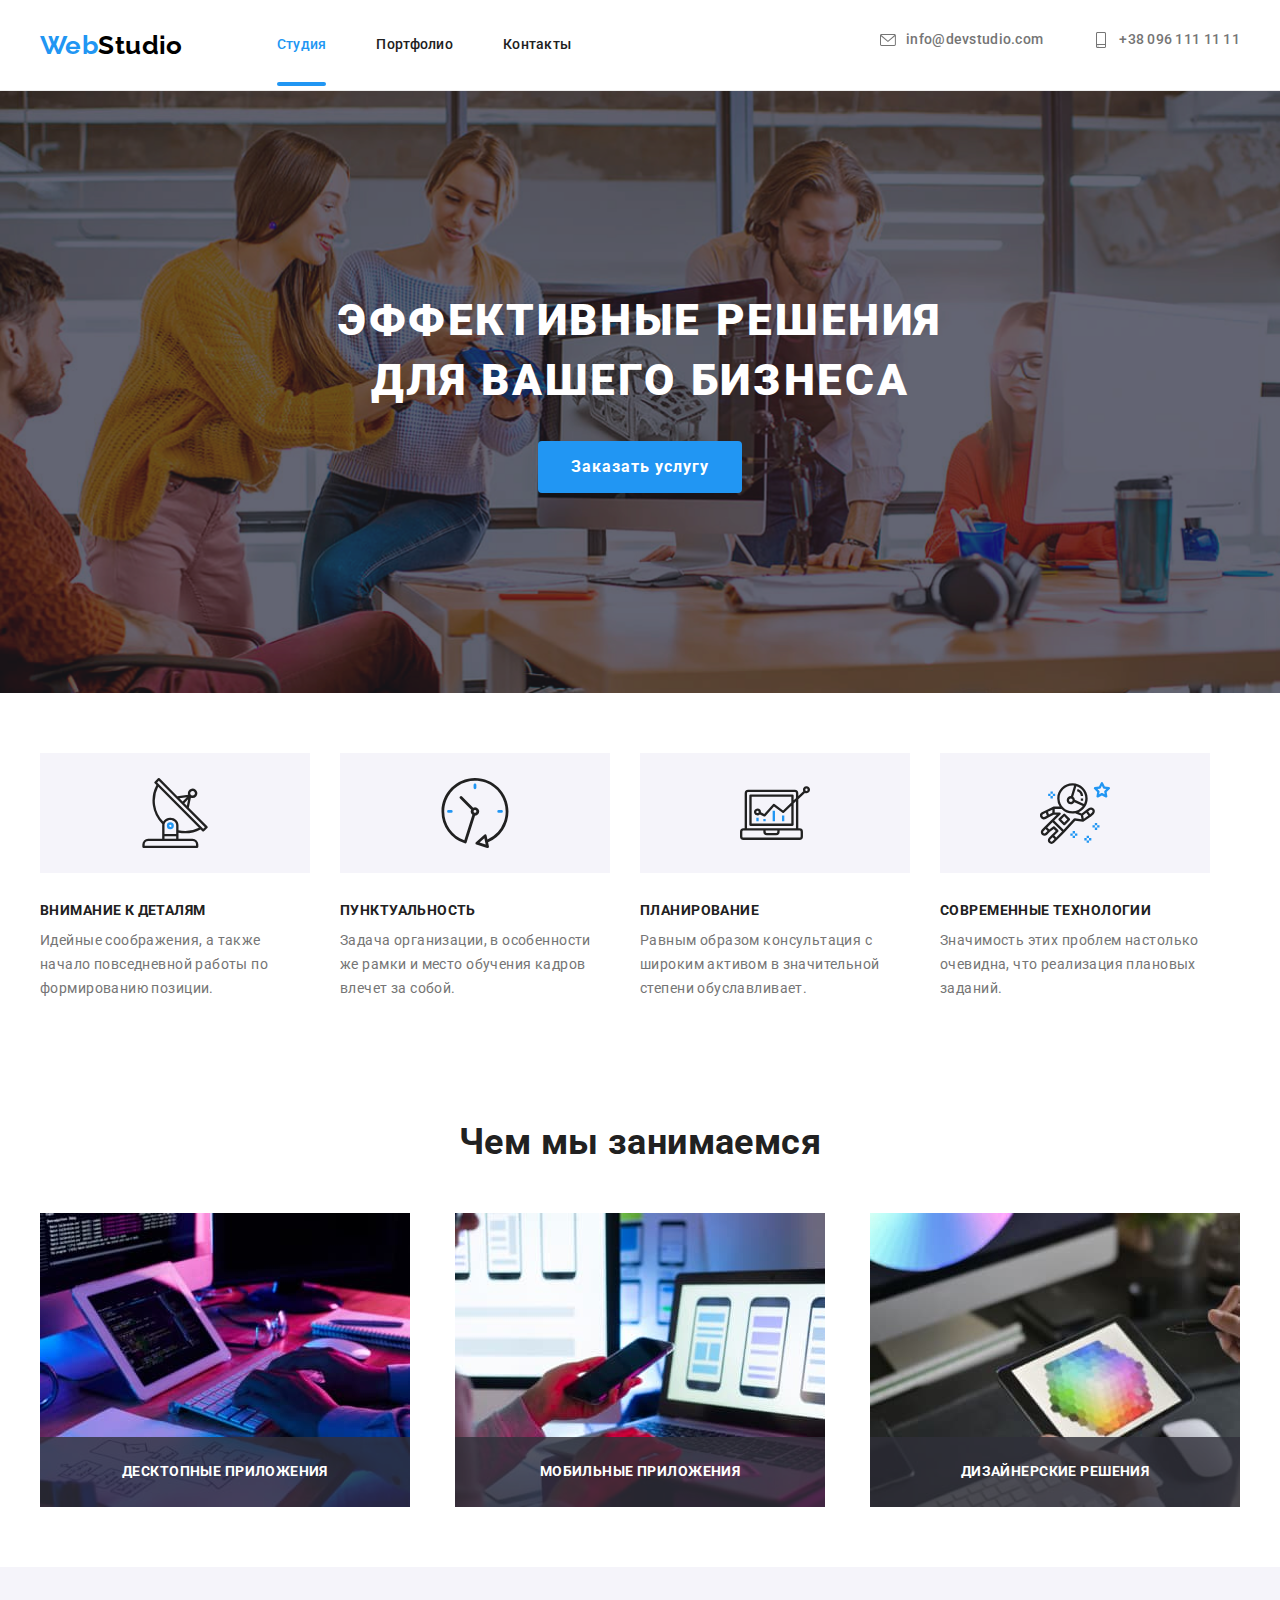
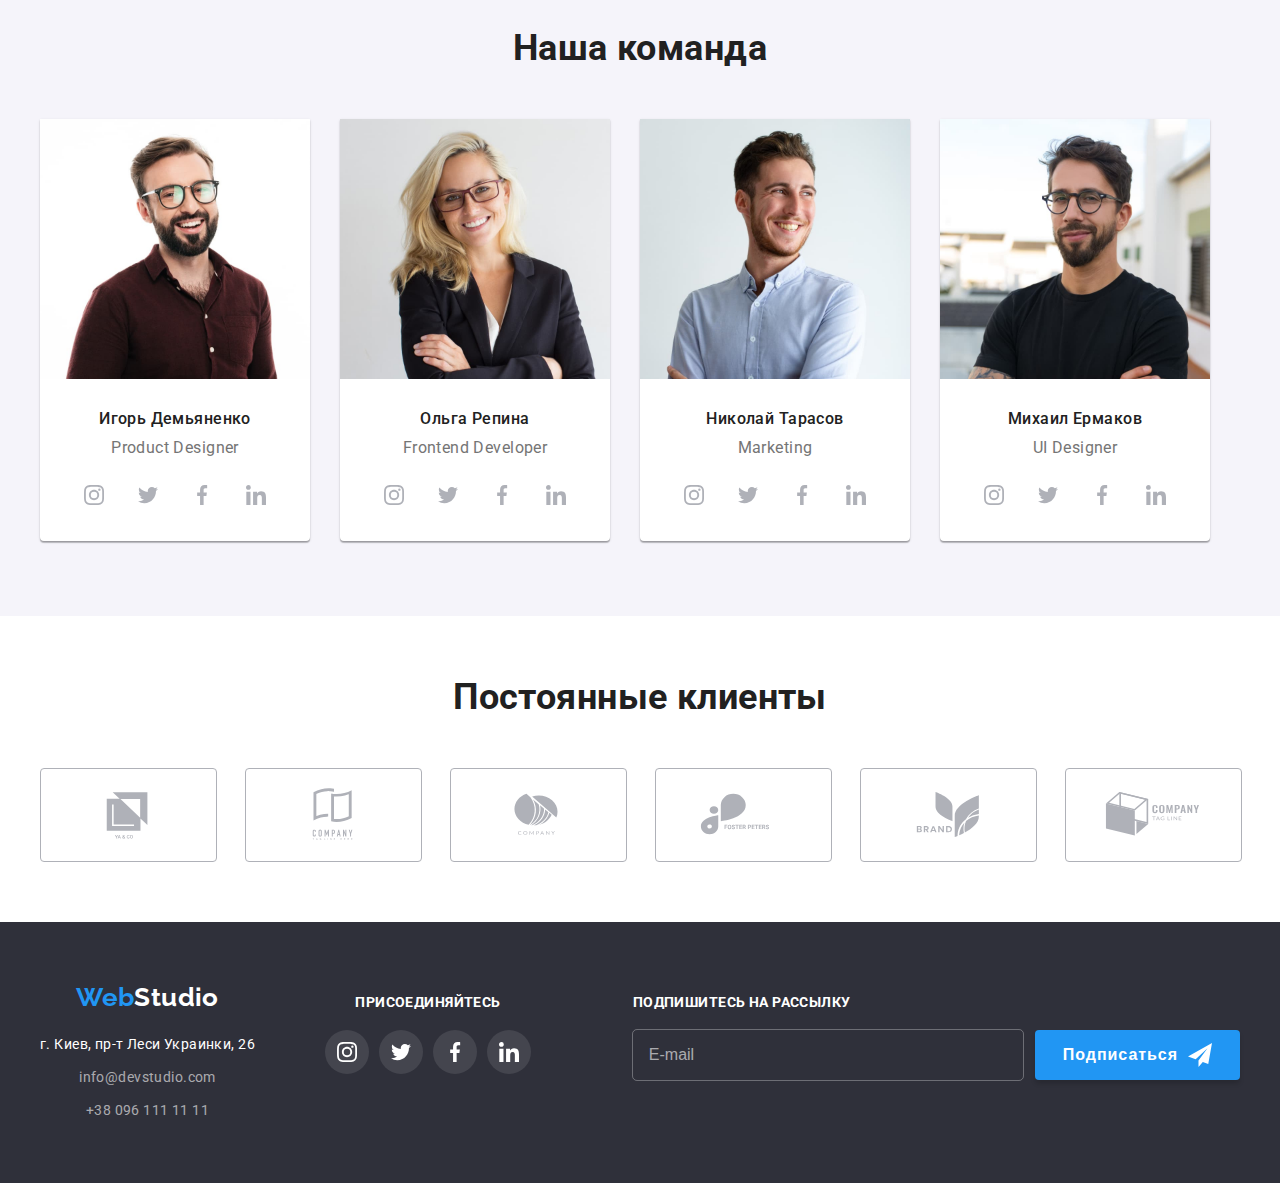
==== commit 1f4a25a1: "Створює адаптування _header-menu.scss до сторінки Портфоліо" ====
--- a/index.html
+++ b/index.html
@@ -219,7 +219,7 @@
             </div>
         </section>
         <!-- Чим займаються -->
-        <!-- <section class="work section">
+        <section class="work section">
             <div class="container">
                 <h2 class="work__title title">Чем мы занимаемся</h2>
                 <ul class="work-list list">
@@ -237,7 +237,7 @@
                     </li>
                 </ul>
             </div>
-        </section> -->
+        </section>
         <!-- Наша команда -->
         <section class="team section">
             <div class="container container-team">
--- a/css/main.min.css
+++ b/css/main.min.css
@@ -1,2 +1,2 @@
-:root{--main-color: #757575;--white-color: #ffffff;--blue-color: #2196F3;--black-color: #000000;--title-color: #212121;--grey-cl-icons: #AFB1B8;--background-black-color: #2F303A;--bg-grey-cl: #C4C4C4;--link-contact-footer: rgba(255, 255, 255, 0.6);--bg-cl-footer-icons: rgba(255, 255, 255, 0.1);--bg-cl-hero-btn-hover: #188CE8;--brd-bot-header: #ECECEC;--bg-work-description: rgba(47, 48, 58, 0.8);--bg-portfolio-description: rgba(33, 150, 243, 0.9);--bg-backdrop: rgba(0, 0, 0, 0.2);--border-col-form: rgba(33, 33, 33, 0.2);--placeholder-color: rgba(117, 117, 117, 0.5);--background-color-portfolio-btn: #F5F4FA;--brd-cl-portfolio-fig: #EEEEEE;--fast-time: 250ms;--easy-in-out: cubic-bezier(0.4, 0, 0.2, 1);--main-font-family: Roboto, sans-serif}.hidden{position:absolute;white-space:nowrap;width:1px;height:1px;overflow:hidden;border:0;padding:0;clip:rect(0 0 0 0);-webkit-clip-path:inset(50%);clip-path:inset(50%);margin:-1px}body{margin:0;font-family:var(--main-font-family);font-weight:400;font-size:14px;line-height:1.71;letter-spacing:.03em;color:var(--main-color);background-color:var(--white-color)}.section{padding-top:60px;padding-bottom:60px}.btn{font-family:inherit;cursor:pointer}.title{font-weight:700;font-size:36px;line-height:1.17;text-align:center;color:var(--title-color)}.container{padding-left:15px;padding-right:15px;margin-left:auto;margin-right:auto}@media screen and (min-width: 480px){.container{width:480px}}@media screen and (min-width: 768px){.container{width:768px}}@media screen and (min-width: 1200px){.container{width:1200px}}h1,h2,h3,h4,h5,h6,p{margin:0}img{display:block}.list{list-style:none;margin:0;padding:0}.link{text-decoration:none}.backdrop{position:fixed;top:0;left:0;width:100%;height:100%;background-color:var(--bg-backdrop);z-index:10;opacity:1;-webkit-transition:opacity var(--fast-time) var(--easy-in-out),visibility var(--fast-time) var(--easy-in-out);transition:opacity var(--fast-time) var(--easy-in-out),visibility var(--fast-time) var(--easy-in-out)}.backdrop.is-hidden{visibility:hidden;opacity:0;pointer-events:none}.backdrop.is-hidden .modal-wrapper{-webkit-transform:scale(0.3),translate(-50%, -50%);transform:scale(0.3),translate(-50%, -50%);opacity:0}.backdrop .modal-wrapper{-webkit-transform:scale(1),translate(-50%, -50%);transform:scale(1),translate(-50%, -50%);opacity:1}.modal-wrapper{position:absolute;top:50%;left:50%;-webkit-transform:translate(-50%, -50%);transform:translate(-50%, -50%);width:auto;height:auto;padding:40px;background-color:var(--white-color);-webkit-box-shadow:0px 1px 3px rgba(0,0,0,0.12),0px 1px 1px rgba(0,0,0,0.14),0px 2px 1px rgba(0,0,0,0.2);box-shadow:0px 1px 3px rgba(0,0,0,0.12),0px 1px 1px rgba(0,0,0,0.14),0px 2px 1px rgba(0,0,0,0.2);border-radius:4px;-webkit-transition:opacity var(--fast-time) var(--easy-in-out),-webkit-transform var(--fast-time) var(--easy-in-out);transition:opacity var(--fast-time) var(--easy-in-out),-webkit-transform var(--fast-time) var(--easy-in-out);transition:transform var(--fast-time) var(--easy-in-out),opacity var(--fast-time) var(--easy-in-out);transition:transform var(--fast-time) var(--easy-in-out),opacity var(--fast-time) var(--easy-in-out),-webkit-transform var(--fast-time) var(--easy-in-out)}@media screen and (min-width: 1200px){.modal-wrapper{width:528px}}.modal-btn{display:-webkit-box;display:-ms-flexbox;display:flex;-webkit-box-pack:center;-ms-flex-pack:center;justify-content:center;-webkit-box-align:center;-ms-flex-align:center;align-items:center;padding:0;position:absolute;top:8px;right:8px;border:1px solid rgba(0,0,0,0.1);border-radius:50%;width:30px;height:30px;background-color:var(--white-color);-webkit-transition:fill var(--fast-time) var(--easy-in-out);transition:fill var(--fast-time) var(--easy-in-out)}.modal-btn:hover,.modal-btn:focus{fill:var(--blue-color)}.modal-form{min-width:370px}.input-container{display:block;position:relative;height:40px;margin-right:auto;margin-left:auto;margin-bottom:28px}.label-form{display:block;text-align:start;position:absolute;left:42px;top:50%;-webkit-transform:translateY(-50%);transform:translateY(-50%);cursor:pointer;font-size:12px;line-height:1.16;letter-spacing:0.01em;-webkit-transition:-webkit-transform var(--fast-time) var(--easy-in-out);transition:-webkit-transform var(--fast-time) var(--easy-in-out);transition:transform var(--fast-time) var(--easy-in-out);transition:transform var(--fast-time) var(--easy-in-out), -webkit-transform var(--fast-time) var(--easy-in-out)}.input-form{padding-left:42px;display:block;width:100%;height:40px;z-index:5;border:0;border:1px solid var(--border-col-form);border-radius:4px;cursor:pointer;-webkit-transition:border var(--fast-time) var(--easy-in-out);transition:border var(--fast-time) var(--easy-in-out)}.input-form:focus{border:1px solid var(--blue-color);outline:transparent}.input-form:focus ~ .input-icon{fill:var(--blue-color)}.input-form:focus ~ .label-form,.input-form:not(:placeholder-shown) ~ .label-form{-webkit-transform:translate(-42px, -37px);transform:translate(-42px, -37px)}.input-icon{display:block;position:absolute;left:12px;top:11px;z-index:0}.modal-form__title{display:block;margin-bottom:30px;font-weight:700;font-size:20px;line-height:1.17}.textarea-container{position:relative;margin-bottom:20px}.label-form-comment{display:block;text-align:start;position:absolute;top:-18px;font-size:12px;line-height:1.16;letter-spacing:0.01em;cursor:pointer}.textarea-form-comment{display:block;text-align:start;resize:none;width:100%;height:120px;padding:12px 16px;border:1px solid var(--border-col-form);border-radius:4px;cursor:pointer;-webkit-transition:border var(--fast-time) var(--easy-in-out);transition:border var(--fast-time) var(--easy-in-out)}.textarea-form-comment:focus{border:1px solid var(--blue-color);outline:transparent}.textarea-form-comment::-webkit-input-placeholder{font-size:12px;line-height:14px;letter-spacing:0.01em;color:var(--placeholder-color)}.textarea-form-comment:-ms-input-placeholder{font-size:12px;line-height:14px;letter-spacing:0.01em;color:var(--placeholder-color)}.textarea-form-comment::-ms-input-placeholder{font-size:12px;line-height:14px;letter-spacing:0.01em;color:var(--placeholder-color)}.textarea-form-comment::placeholder{font-size:12px;line-height:14px;letter-spacing:0.01em;color:var(--placeholder-color)}.form-policy-group{display:-webkit-box;display:-ms-flexbox;display:flex;-webkit-box-align:center;-ms-flex-align:center;align-items:center;-webkit-box-pack:center;-ms-flex-pack:center;justify-content:center;margin-bottom:30px;cursor:pointer}@media screen and (max-width: 1199px){.form-policy-group{font-size:12px;line-height:1.17;letter-spacing:.02em}}.checkbox{-webkit-appearance:none;-moz-appearance:none;appearance:none}.custom-checkbox{display:-webkit-box;display:-ms-flexbox;display:flex;-webkit-box-pack:center;-ms-flex-pack:center;justify-content:center;-webkit-box-align:center;-ms-flex-align:center;align-items:center;margin-right:7px;width:16px;height:15px;outline:2px solid black;outline-offset:-2px;border-radius:2px}.custom-checkbox-icon{opacity:0;-webkit-transition:opacity var(--fast-time) var(--easy-in-out);transition:opacity var(--fast-time) var(--easy-in-out)}.checkbox:checked+.custom-checkbox{outline:2px solid var(--blue-color)}.checkbox:checked+.custom-checkbox .custom-checkbox-icon{opacity:1}.contract-form{font-family:inherit;font-size:inherit;line-height:inherit;letter-spacing:inherit;color:var(--blue-color)}.form-btn{padding:10px 55px;background-color:var(--blue-color);color:var(--white-color);cursor:pointer;font-weight:700;font-size:16px;line-height:1.86;letter-spacing:0.06em;-webkit-box-shadow:0px 4px 4px rgba(0,0,0,0.15);box-shadow:0px 4px 4px rgba(0,0,0,0.15);border-radius:4px;border:none;-webkit-transition:background-color var(--fast-time) var(--easy-in-out);transition:background-color var(--fast-time) var(--easy-in-out)}.form-btn:focus,.form-btn:hover{background-color:var(--bg-cl-hero-btn-hover)}.logo{font-family:Raleway, sans-serif;font-weight:700;font-size:26px;line-height:1.19;text-decoration:none;color:var(--blue-color)}.logo--black{color:var(--black-color)}.logo--white{color:var(--white-color)}.logo--center{display:block;text-align:center}.header{border-bottom:1px solid var(--brd-bot-header)}.header__container{display:-webkit-box;display:-ms-flexbox;display:flex;-webkit-box-align:center;-ms-flex-align:center;align-items:center;position:relative}@media screen and (max-width: 1199px){.header__container{-webkit-box-pack:justify;-ms-flex-pack:justify;justify-content:space-between}}@media screen and (min-width: 1200px){.header__logo{margin-right:94px}}@media screen and (max-width: 768px){.navigation{display:none}}.navigation__list{display:-webkit-box;display:-ms-flexbox;display:flex;-webkit-box-align:center;-ms-flex-align:center;align-items:center}.navigation__item:not(:last-child){margin-right:50px}.navigation__link{position:relative;display:block;padding-top:32px;padding-bottom:32px;font-weight:500;font-size:inherit;line-height:1.14;letter-spacing:.02em;color:var(--title-color);-webkit-transition:color var(--fast-time) var(--easy-in-out);transition:color var(--fast-time) var(--easy-in-out)}.navigation__link:focus,.navigation__link:hover{color:var(--blue-color);fill:var(--blue-color)}.navigation__link::after{position:absolute;content:"";display:block;height:4px;width:100%;background-color:var(--blue-color);bottom:-1px;left:0;border-radius:2px;opacity:0;-webkit-transition:opacity var(--fast-time) var(--easy-in-out);transition:opacity var(--fast-time) var(--easy-in-out)}.navigation__link:hover::after,.navigation__link:focus::after{opacity:1}.navigation__link--current{color:var(--blue-color)}.navigation__link--current::after{position:absolute;content:"";display:block;height:4px;width:100%;background-color:var(--blue-color);bottom:-1px;left:0;border-radius:2px;opacity:1}@media screen and (max-width: 768px){.header__contact{display:none}}@media screen and (min-width: 1200px){.header__contact{display:-webkit-box;display:-ms-flexbox;display:flex;margin-left:auto}}.header__item:not(:last-child){margin-bottom:10px}@media screen and (min-width: 1200px){.header__item:not(:last-child){margin-right:50px}}.header__link{display:-webkit-box;display:-ms-flexbox;display:flex;-webkit-box-align:center;-ms-flex-align:center;align-items:center;font-weight:500;font-size:inherit;line-height:1.14;letter-spacing:.02em;color:var(--main-color);fill:var(--main-color);-webkit-transition:color var(--fast-time) var(--easy-in-out);transition:color var(--fast-time) var(--easy-in-out)}@media screen and (min-width: 1200px){.header__link{padding-top:32px;padding-bottom:32px}}.header__link:focus,.header__link:hover{color:var(--blue-color);fill:var(--blue-color)}.header__icon{margin-right:10px}.menu-btn{border:0;background-color:var(--white-color);padding:0;display:block;width:40px;height:40px;position:relative;z-index:10;color:var(--blue-color);-webkit-transition:fill var(--fast-time) var(--easy-in-out);transition:fill var(--fast-time) var(--easy-in-out)}@media screen and (min-width: 768px){.menu-btn{display:none}}.menu-btn .header__cross-icon{display:none}.menu-btn:hover,.menu-btn:focus .header__menu-icon{fill:var(--blue-color)}.menu-btn:hover,.menu-btn:focus .header__cross-icon{fill:var(--blue-color)}.menu-btn.is-open .header__cross-icon{display:block}.menu-btn.is-open .header__menu-icon{display:none}@media screen and (max-width: 768px){.menu-btn.is-open ~ .menu-container{display:block;-webkit-transform:translateX(0);transform:translateX(0);-webkit-transition:-webkit-transform var(--fast-time) var(--easy-in-out);transition:-webkit-transform var(--fast-time) var(--easy-in-out);transition:transform var(--fast-time) var(--easy-in-out);transition:transform var(--fast-time) var(--easy-in-out), -webkit-transform var(--fast-time) var(--easy-in-out)}}.menu-btn ~ .menu-container{-webkit-transition:-webkit-transform var(--fast-time) var(--easy-in-out);transition:-webkit-transform var(--fast-time) var(--easy-in-out);transition:transform var(--fast-time) var(--easy-in-out);transition:transform var(--fast-time) var(--easy-in-out), -webkit-transform var(--fast-time) var(--easy-in-out)}.menu-btn.is-open{top:0}.header__cross-icon{position:absolute;left:11px;top:11px}.menu-container{position:absolute;top:0;-webkit-transform:translateX(-800px);transform:translateX(-800px);padding:48px 40px;background-color:var(--white-color);width:100%;height:100wv}@media screen and (min-width: 768px){.menu-container{display:none}}.menu-navigation{margin-bottom:302px}.menu-navigation__item:not(:last-child){margin-bottom:32px}.menu-navigation__link{font-weight:500;font-size:40px;line-height:1.17;letter-spacing:.02em;color:var(--title-color);-webkit-transition:color var(--fast-time) var(--easy-in-out);transition:color var(--fast-time) var(--easy-in-out)}.menu-navigation__link:hover,.menu-navigation__link:focus{color:var(--blue-color)}.menu-navigation__link--current{color:var(--blue-color)}.menu-contact{margin-bottom:64px}.menu-contact__item:not(:last-child){margin-bottom:32px}.menu-contact__link{font-weight:500;font-size:34px;line-height:1.17;letter-spacing:.02em;color:var(--blue-color)}.menu-navigation__link--mail{font-weight:500;font-size:24px;line-height:1.17;letter-spacing:.02em;color:var(--main-color)}.menu-socials{display:-webkit-box;display:-ms-flexbox;display:flex;-ms-flex-wrap:wrap;flex-wrap:wrap}.menu-socials__item:not(:last-child){border-right:1px solid rgba(33,33,33,0.2);padding-right:10px}.menu-socials__item{padding-left:10px}.menu-socials__item:first-child{padding-left:0}.menu-socials__link{font-weight:500;font-size:18px;line-height:1.22;letter-spacing:.02em;color:var(--blue-color)}.hero{max-width:1600px;padding-top:200px;padding-bottom:200px;margin-left:auto;margin-right:auto;background-position:center;background-repeat:no-repeat;background-size:cover;background-color:var(--bg-grey-cl);background-image:url(../images/hero/hero-bg.png),url(../images/hero/hero-img.png)}.hero__container{text-align:center}.hero__title{margin-bottom:30px;font-weight:900;font-size:44px;line-height:1.36;letter-spacing:.06em;text-transform:uppercase;color:var(--white-color)}@media screen and (max-width: 1199px){.hero__title{font-weight:900;font-size:26px;line-height:1.62;letter-spacing:.06em;text-transform:uppercase}}.hero-btn{display:inline-block;padding:10px 32px;min-width:200px;border:1px solid transparent;border-radius:4px;text-align:center;font-weight:700;font-size:16px;line-height:1.88;letter-spacing:.06em;color:var(--white-color);background-color:var(--blue-color);-webkit-transition:background-color var(--fast-time) var(--easy-in-out);transition:background-color var(--fast-time) var(--easy-in-out)}.hero-btn:focus,.hero-btn:hover{background-color:var(--bg-cl-hero-btn-hover)}@media screen and (min-width: 768px){.benefits-list{display:-webkit-box;display:-ms-flexbox;display:flex;-ms-flex-wrap:wrap;flex-wrap:wrap;margin:-15px}}@media screen and (max-width: 767px){.benefits-list__item{margin-bottom:30px}}@media screen and (min-width: 768px){.benefits-list__item{margin:15px;width:calc((100% - 2 * 30px) / 2)}}@media screen and (min-width: 1200px){.benefits-list__item{-ms-flex-wrap:nowrap;flex-wrap:nowrap;width:calc((100% - 3 * 30px) / 4);max-width:270px}}@media screen and (max-width: 768px){.benefits-list__item:last-child{margin-bottom:0}}.benefits-list__icon{display:-webkit-box;display:-ms-flexbox;display:flex;-webkit-box-pack:center;-ms-flex-pack:center;justify-content:center;-webkit-box-align:center;-ms-flex-align:center;align-items:center;width:100%;height:120px;margin-bottom:30px;background-color:var(--background-color-portfolio-btn)}.benefits-list__title{margin-bottom:10px;font-weight:700;font-size:inherit;line-height:1.14;letter-spacing:inherit;text-transform:uppercase;text-align:center;color:var(--title-color)}@media screen and (min-width: 768px){.benefits-list__title{text-align:start}}.work__title{margin-bottom:50px}.work-list{display:-webkit-box;display:-ms-flexbox;display:flex;-webkit-box-pack:justify;-ms-flex-pack:justify;justify-content:space-between}.work-list__item{position:relative}.work-list__item:not(:last-child){margin-right:30px}.work-list__description{display:-webkit-box;display:-ms-flexbox;display:flex;width:100%;height:70px;background-color:var(--bg-work-description);-webkit-box-pack:center;-ms-flex-pack:center;justify-content:center;-webkit-box-align:center;-ms-flex-align:center;align-items:center;position:absolute;left:0;bottom:0;font-weight:700;font-size:inherit;line-height:1.14;letter-spacing:inherit;text-transform:uppercase;color:var(--white-color)}@media screen and (min-width: 768px){.list-team{display:-webkit-box;display:-ms-flexbox;display:flex;-ms-flex-wrap:wrap;flex-wrap:wrap;margin:-15px}}@media screen and (min-width: 768px){.list-team .item{margin:15px;width:calc((100% - 2 * 30px) / 2)}}@media screen and (min-width: 1200px){.list-team .item{margin:15px;width:calc((100% - 3 * 30px) / 4);max-width:270px}}.list-team .item:not(:last-child){margin-bottom:30px}.list-team .title{margin-bottom:10px}.list-team .text{margin-bottom:16px}.list-team .title{font-weight:500;font-size:16px;line-height:1.19;letter-spacing:inherit;text-align:center;color:var(--title-color)}.team{margin-left:auto;margin-right:auto;background-color:var(--background-color-portfolio-btn)}.figure{margin:0;-webkit-box-shadow:0px 1px 3px rgba(0,0,0,0.12),0px 1px 1px rgba(0,0,0,0.14),0px 2px 1px rgba(0,0,0,0.2);box-shadow:0px 1px 3px rgba(0,0,0,0.12),0px 1px 1px rgba(0,0,0,0.14),0px 2px 1px rgba(0,0,0,0.2);border-radius:0px 0px 4px 4px;background-color:var(--white-color)}.figcaption{padding-top:30px;padding-bottom:24px}.title-team{margin-bottom:50px}.text{font-weight:inherit;font-size:16px;line-height:1.19;letter-spacing:inherit;text-align:center}.list-team-icons{display:-webkit-box;display:-ms-flexbox;display:flex;width:206px;height:44px;margin-left:auto;margin-right:auto;-webkit-box-pack:center;-ms-flex-pack:center;justify-content:center;-webkit-box-align:center;-ms-flex-align:center;align-items:center}.item-icons:not(:last-child){margin-right:10px}.link-team-icons{display:-webkit-box;display:-ms-flexbox;display:flex;-webkit-box-pack:center;-ms-flex-pack:center;justify-content:center;-webkit-box-align:center;-ms-flex-align:center;align-items:center;width:44px;height:44px;border-radius:50%;fill:var(--grey-cl-icons);-webkit-transition:background-color var(--fast-time) var(--easy-in-out),fill var(--fast-time) var(--easy-in-out);transition:background-color var(--fast-time) var(--easy-in-out),fill var(--fast-time) var(--easy-in-out)}.link-team-icons:hover,.link-team-icons:focus{fill:var(--white-color);background-color:var(--bg-cl-hero-btn-hover);border-radius:50%}.clients__title{margin-bottom:30px}@media screen and (min-width: 1200px){.clients__title{margin-bottom:50px}}.logo-list{display:-webkit-box;display:-ms-flexbox;display:flex;-ms-flex-wrap:wrap;flex-wrap:wrap;margin:-15px}.logo-list__item{margin:15px;width:calc((100% - 2 * 30px) / 2)}@media screen and (min-width: 768px){.logo-list__item{width:calc((100% - 3 * 30px) / 3)}}@media screen and (min-width: 1200px){.logo-list__item{width:calc((100% - 6 * 30px) / 6)}}.logo-list__link{display:-webkit-box;display:-ms-flexbox;display:flex;-webkit-box-pack:center;-ms-flex-pack:center;justify-content:center;-webkit-box-align:center;-ms-flex-align:center;align-items:center;width:100%;height:92px;border:1px solid #AFB1B8;border-radius:4px;fill:var(--grey-cl-icons);-webkit-transition:fill var(--fast-time) var(--easy-in-out),border var(--fast-time) var(--easy-in-out);transition:fill var(--fast-time) var(--easy-in-out),border var(--fast-time) var(--easy-in-out)}.logo-list__link:hover,.logo-list__link:focus{border:1px solid var(--blue-color);fill:var(--blue-color)}.footer{margin-left:auto;margin-right:auto;padding-top:60px;padding-bottom:60px;background-color:var(--background-black-color)}@media screen and (min-width: 1200px){.footer-container-address{margin-right:70px}}.footer-list-address{margin-top:20px;margin-bottom:60px;text-align:center}@media screen and (min-width: 768px){.footer-list-address{margin-bottom:0}}.footer-list-address .item:not(:last-child){margin-bottom:9px}.footer-address{font-style:normal;color:var(--white-color)}.link-contact-footer{color:var(--link-contact-footer)}@media screen and (min-width: 1200px){.footer-container{display:-webkit-box;display:-ms-flexbox;display:flex;-webkit-box-pack:justify;-ms-flex-pack:justify;justify-content:space-between}}@media screen and (min-width: 768px){.footer-container__tablet{display:-webkit-box;display:-ms-flexbox;display:flex;-ms-flex-pack:distribute;justify-content:space-around;margin-bottom:60px}}@media screen and (min-width: 1200px){.footer-container__tablet{margin-bottom:0}}.social-networks-footer{margin-bottom:60px;text-align:center}@media screen and (min-width: 768px){.social-networks-footer{margin-bottom:0;margin-top:5px}}@media screen and (min-width: 1200px){.social-networks-footer{margin-top:12px}}.footer-title{font-weight:700;font-size:inherit;line-height:1.17;letter-spacing:inherit;text-transform:uppercase;color:var(--white-color);margin-bottom:20px}.link-footer-icons{display:-webkit-box;display:-ms-flexbox;display:flex;-webkit-box-pack:center;-ms-flex-pack:center;justify-content:center;-webkit-box-align:center;-ms-flex-align:center;align-items:center;width:44px;height:44px;background-color:var(--bg-cl-footer-icons);border-radius:50%;fill:var(--white-color);-webkit-transition:background-color var(--fast-time) var(--easy-in-out);transition:background-color var(--fast-time) var(--easy-in-out)}.link-footer-icons:hover,.link-footer-icons:focus{background-color:var(--blue-color);border-radius:50%}.list-footer-icons{display:-webkit-box;display:-ms-flexbox;display:flex;max-height:44px;-webkit-box-pack:center;-ms-flex-pack:center;justify-content:center}.item-footer-icons:not(:last-child){margin-right:10px}.footer-form{display:block;text-align:center}@media screen and (min-width: 1200px){.footer-form{margin-top:12px}}.label-footer{display:inline-block;margin-bottom:20px;font-weight:700;font-size:inherit;line-height:1.17;letter-spacing:inherit;text-transform:uppercase;color:var(--white-color)}@media screen and (min-width: 1200px){.label-footer{display:block;text-align:start}}.input-footer{width:100%;max-height:50px;margin-bottom:20px;max-width:450px;border:none;outline:1px solid rgba(255,255,255,0.3);border-radius:4px;background-color:transparent;padding:15px 16px;color:var(--link-contact-footer);font-size:16px;line-height:1.25}@media screen and (min-width: 1200px){.input-footer{width:358px;margin-bottom:0;margin-right:12px}}.input-footer::-webkit-input-placeholder{font-size:16px;line-height:1.25;color:var(--link-contact-footer)}.input-footer:-ms-input-placeholder{font-size:16px;line-height:1.25;color:var(--link-contact-footer)}.input-footer::-ms-input-placeholder{font-size:16px;line-height:1.25;color:var(--link-contact-footer)}.input-footer::placeholder{font-size:16px;line-height:1.25;color:var(--link-contact-footer)}.footer-btn-form{margin-right:auto;margin-left:auto;display:-webkit-box;display:-ms-flexbox;display:flex;-webkit-box-pack:center;-ms-flex-pack:center;justify-content:center;-webkit-box-align:center;-ms-flex-align:center;align-items:center;padding:10px 28px;-webkit-box-shadow:0px 4px 4px rgba(0,0,0,0.15);box-shadow:0px 4px 4px rgba(0,0,0,0.15);border-radius:4px;border:none;background-color:var(--blue-color);color:var(--white-color);font-weight:700;font-size:16px;line-height:1.88;letter-spacing:.06em;cursor:pointer;-webkit-transition:background-color var(--fast-time) var(--easy-in-out);transition:background-color var(--fast-time) var(--easy-in-out)}.footer-btn-form:focus,.footer-btn-form:hover{background-color:var(--bg-cl-hero-btn-hover)}.footer-btn-icon-form{margin-left:10px}@media screen and (min-width: 1200px){.input-btn-form-footer{display:-webkit-box;display:-ms-flexbox;display:flex;height:50px}}.list-button{display:-webkit-box;display:-ms-flexbox;display:flex;-webkit-box-pack:center;-ms-flex-pack:center;justify-content:center;margin-bottom:50px}.portfolio .item:not(:last-child){margin-right:8px}.portfolio-btn{padding:6px 22px;border:1px solid transparent;border-radius:4px;font-weight:500;font-size:16px;line-height:1.62;letter-spacing:inherit;text-align:center;color:var(--title-color);background-color:var(--background-color-portfolio-btn);-webkit-transition:background-color var(--fast-time) var(--easy-in-out),color var(--fast-time) var(--easy-in-out),-webkit-box-shadow var(--fast-time) var(--easy-in-out);transition:background-color var(--fast-time) var(--easy-in-out),color var(--fast-time) var(--easy-in-out),-webkit-box-shadow var(--fast-time) var(--easy-in-out);transition:background-color var(--fast-time) var(--easy-in-out),color var(--fast-time) var(--easy-in-out),box-shadow var(--fast-time) var(--easy-in-out);transition:background-color var(--fast-time) var(--easy-in-out),color var(--fast-time) var(--easy-in-out),box-shadow var(--fast-time) var(--easy-in-out),-webkit-box-shadow var(--fast-time) var(--easy-in-out)}.portfolio-btn:focus,.portfolio-btn:hover{background-color:var(--blue-color);color:var(--white-color);-webkit-box-shadow:0px 3px 1px rgba(0,0,0,0.1),0px 1px 2px rgba(0,0,0,0.08),0px 2px 2px rgba(0,0,0,0.12);box-shadow:0px 3px 1px rgba(0,0,0,0.1),0px 1px 2px rgba(0,0,0,0.08),0px 2px 2px rgba(0,0,0,0.12)}.current-portfolio{background-color:var(--blue-color);color:var(--white-color)}.list-portfolio{display:-webkit-box;display:-ms-flexbox;display:flex;-ms-flex-wrap:wrap;flex-wrap:wrap;-webkit-box-pack:center;-ms-flex-pack:center;justify-content:center}.figcaption-portfolio{padding-top:20px;padding-bottom:20px;padding-left:24px;padding-right:24px}.portfolio-item{position:relative;border:1px solid var(--brd-cl-portfolio-fig);margin-right:30px;margin-bottom:30px;background-color:var(--white-color);-webkit-transition:-webkit-box-shadow var(--fast-time) var(--easy-in-out);transition:-webkit-box-shadow var(--fast-time) var(--easy-in-out);transition:box-shadow var(--fast-time) var(--easy-in-out);transition:box-shadow var(--fast-time) var(--easy-in-out), -webkit-box-shadow var(--fast-time) var(--easy-in-out)}.portfolio-item:nth-child(3n){margin-right:0}.portfolio-item:nth-last-child(-n+3){margin-bottom:0}.portfolio-item:hover,.portfolio-item:focus{-webkit-box-shadow:0px 1px 1px rgba(0,0,0,0.12),0px 4px 4px rgba(0,0,0,0.06),1px 4px 6px rgba(0,0,0,0.16);box-shadow:0px 1px 1px rgba(0,0,0,0.12),0px 4px 4px rgba(0,0,0,0.06),1px 4px 6px rgba(0,0,0,0.16)}.portfolio-figure{width:370px;margin:0}.title-cards{margin-bottom:4px;font-weight:700;font-size:18px;line-height:2;letter-spacing:.06em;color:var(--title-color)}.text-cards{font-weight:inherit;font-size:16px;line-height:1.88;letter-spacing:inherit;color:var(--main-color)}.img-portfolio-description{position:absolute;display:-webkit-box;display:-ms-flexbox;display:flex;-webkit-box-pack:center;-ms-flex-pack:center;justify-content:center;-webkit-box-align:center;-ms-flex-align:center;align-items:center;padding-left:24px;padding-right:24px;max-width:100%;height:294px;-webkit-transition:-webkit-transform var(--fast-time) var(--easy-in-out);transition:-webkit-transform var(--fast-time) var(--easy-in-out);transition:transform var(--fast-time) var(--easy-in-out);transition:transform var(--fast-time) var(--easy-in-out), -webkit-transform var(--fast-time) var(--easy-in-out);background-color:var(--bg-portfolio-description);font-weight:inherit;font-size:18px;line-height:1.56;letter-spacing:inherit;color:var(--white-color)}.portfolio-item .link:hover .img-portfolio-description,.portfolio-item .link:focus .img-portfolio-description{-webkit-transform:translateY(-294px);transform:translateY(-294px)}.img-cont-portfolio{position:relative;overflow:hidden}
+:root{--main-color: #757575;--white-color: #ffffff;--blue-color: #2196F3;--black-color: #000000;--title-color: #212121;--grey-cl-icons: #AFB1B8;--background-black-color: #2F303A;--bg-grey-cl: #C4C4C4;--link-contact-footer: rgba(255, 255, 255, 0.6);--bg-cl-footer-icons: rgba(255, 255, 255, 0.1);--bg-cl-hero-btn-hover: #188CE8;--brd-bot-header: #ECECEC;--bg-work-description: rgba(47, 48, 58, 0.8);--bg-portfolio-description: rgba(33, 150, 243, 0.9);--bg-backdrop: rgba(0, 0, 0, 0.2);--border-col-form: rgba(33, 33, 33, 0.2);--placeholder-color: rgba(117, 117, 117, 0.5);--background-color-portfolio-btn: #F5F4FA;--brd-cl-portfolio-fig: #EEEEEE;--fast-time: 250ms;--easy-in-out: cubic-bezier(0.4, 0, 0.2, 1);--main-font-family: Roboto, sans-serif}.hidden{position:absolute;white-space:nowrap;width:1px;height:1px;overflow:hidden;border:0;padding:0;clip:rect(0 0 0 0);-webkit-clip-path:inset(50%);clip-path:inset(50%);margin:-1px}body{margin:0;font-family:var(--main-font-family);font-weight:400;font-size:14px;line-height:1.71;letter-spacing:.03em;color:var(--main-color);background-color:var(--white-color)}.section{padding-top:60px;padding-bottom:60px}.btn{font-family:inherit;cursor:pointer}.title{font-weight:700;font-size:36px;line-height:1.17;text-align:center;color:var(--title-color)}.container{padding-left:15px;padding-right:15px;margin-left:auto;margin-right:auto}@media screen and (min-width: 480px){.container{width:480px}}@media screen and (min-width: 768px){.container{width:768px}}@media screen and (min-width: 1200px){.container{width:1200px}}h1,h2,h3,h4,h5,h6,p{margin:0}img{display:block}.list{list-style:none;margin:0;padding:0}.link{text-decoration:none}.backdrop{position:fixed;top:0;left:0;width:100%;height:100%;background-color:var(--bg-backdrop);z-index:10;opacity:1;-webkit-transition:opacity var(--fast-time) var(--easy-in-out),visibility var(--fast-time) var(--easy-in-out);transition:opacity var(--fast-time) var(--easy-in-out),visibility var(--fast-time) var(--easy-in-out)}.backdrop.is-hidden{visibility:hidden;opacity:0;pointer-events:none}.backdrop.is-hidden .modal-wrapper{-webkit-transform:scale(0.3),translate(-50%, -50%);transform:scale(0.3),translate(-50%, -50%);opacity:0}.backdrop .modal-wrapper{-webkit-transform:scale(1),translate(-50%, -50%);transform:scale(1),translate(-50%, -50%);opacity:1}.modal-wrapper{position:absolute;top:50%;left:50%;-webkit-transform:translate(-50%, -50%);transform:translate(-50%, -50%);width:auto;height:auto;padding:40px;background-color:var(--white-color);-webkit-box-shadow:0px 1px 3px rgba(0,0,0,0.12),0px 1px 1px rgba(0,0,0,0.14),0px 2px 1px rgba(0,0,0,0.2);box-shadow:0px 1px 3px rgba(0,0,0,0.12),0px 1px 1px rgba(0,0,0,0.14),0px 2px 1px rgba(0,0,0,0.2);border-radius:4px;-webkit-transition:opacity var(--fast-time) var(--easy-in-out),-webkit-transform var(--fast-time) var(--easy-in-out);transition:opacity var(--fast-time) var(--easy-in-out),-webkit-transform var(--fast-time) var(--easy-in-out);transition:transform var(--fast-time) var(--easy-in-out),opacity var(--fast-time) var(--easy-in-out);transition:transform var(--fast-time) var(--easy-in-out),opacity var(--fast-time) var(--easy-in-out),-webkit-transform var(--fast-time) var(--easy-in-out)}@media screen and (min-width: 1200px){.modal-wrapper{width:528px}}.modal-btn{display:-webkit-box;display:-ms-flexbox;display:flex;-webkit-box-pack:center;-ms-flex-pack:center;justify-content:center;-webkit-box-align:center;-ms-flex-align:center;align-items:center;padding:0;position:absolute;top:8px;right:8px;border:1px solid rgba(0,0,0,0.1);border-radius:50%;width:30px;height:30px;background-color:var(--white-color);-webkit-transition:fill var(--fast-time) var(--easy-in-out);transition:fill var(--fast-time) var(--easy-in-out)}.modal-btn:hover,.modal-btn:focus{fill:var(--blue-color)}.modal-form{min-width:370px}.input-container{display:block;position:relative;height:40px;margin-right:auto;margin-left:auto;margin-bottom:28px}.label-form{display:block;text-align:start;position:absolute;left:42px;top:50%;-webkit-transform:translateY(-50%);transform:translateY(-50%);cursor:pointer;font-size:12px;line-height:1.16;letter-spacing:0.01em;-webkit-transition:-webkit-transform var(--fast-time) var(--easy-in-out);transition:-webkit-transform var(--fast-time) var(--easy-in-out);transition:transform var(--fast-time) var(--easy-in-out);transition:transform var(--fast-time) var(--easy-in-out), -webkit-transform var(--fast-time) var(--easy-in-out)}.input-form{padding-left:42px;display:block;width:100%;height:40px;z-index:5;border:0;border:1px solid var(--border-col-form);border-radius:4px;cursor:pointer;-webkit-transition:border var(--fast-time) var(--easy-in-out);transition:border var(--fast-time) var(--easy-in-out)}.input-form:focus{border:1px solid var(--blue-color);outline:transparent}.input-form:focus ~ .input-icon{fill:var(--blue-color)}.input-form:focus ~ .label-form,.input-form:not(:placeholder-shown) ~ .label-form{-webkit-transform:translate(-42px, -37px);transform:translate(-42px, -37px)}.input-icon{display:block;position:absolute;left:12px;top:11px;z-index:0}.modal-form__title{display:block;margin-bottom:30px;font-weight:700;font-size:20px;line-height:1.17}.textarea-container{position:relative;margin-bottom:20px}.label-form-comment{display:block;text-align:start;position:absolute;top:-18px;font-size:12px;line-height:1.16;letter-spacing:0.01em;cursor:pointer}.textarea-form-comment{display:block;text-align:start;resize:none;width:100%;height:120px;padding:12px 16px;border:1px solid var(--border-col-form);border-radius:4px;cursor:pointer;-webkit-transition:border var(--fast-time) var(--easy-in-out);transition:border var(--fast-time) var(--easy-in-out)}.textarea-form-comment:focus{border:1px solid var(--blue-color);outline:transparent}.textarea-form-comment::-webkit-input-placeholder{font-size:12px;line-height:14px;letter-spacing:0.01em;color:var(--placeholder-color)}.textarea-form-comment:-ms-input-placeholder{font-size:12px;line-height:14px;letter-spacing:0.01em;color:var(--placeholder-color)}.textarea-form-comment::-ms-input-placeholder{font-size:12px;line-height:14px;letter-spacing:0.01em;color:var(--placeholder-color)}.textarea-form-comment::placeholder{font-size:12px;line-height:14px;letter-spacing:0.01em;color:var(--placeholder-color)}.form-policy-group{display:-webkit-box;display:-ms-flexbox;display:flex;-webkit-box-align:center;-ms-flex-align:center;align-items:center;-webkit-box-pack:center;-ms-flex-pack:center;justify-content:center;margin-bottom:30px;cursor:pointer}@media screen and (max-width: 1199px){.form-policy-group{font-size:12px;line-height:1.17;letter-spacing:.02em}}.checkbox{-webkit-appearance:none;-moz-appearance:none;appearance:none}.custom-checkbox{display:-webkit-box;display:-ms-flexbox;display:flex;-webkit-box-pack:center;-ms-flex-pack:center;justify-content:center;-webkit-box-align:center;-ms-flex-align:center;align-items:center;margin-right:7px;width:16px;height:15px;outline:2px solid black;outline-offset:-2px;border-radius:2px}.custom-checkbox-icon{opacity:0;-webkit-transition:opacity var(--fast-time) var(--easy-in-out);transition:opacity var(--fast-time) var(--easy-in-out)}.checkbox:checked+.custom-checkbox{outline:2px solid var(--blue-color)}.checkbox:checked+.custom-checkbox .custom-checkbox-icon{opacity:1}.contract-form{font-family:inherit;font-size:inherit;line-height:inherit;letter-spacing:inherit;color:var(--blue-color)}.form-btn{padding:10px 55px;background-color:var(--blue-color);color:var(--white-color);cursor:pointer;font-weight:700;font-size:16px;line-height:1.86;letter-spacing:0.06em;-webkit-box-shadow:0px 4px 4px rgba(0,0,0,0.15);box-shadow:0px 4px 4px rgba(0,0,0,0.15);border-radius:4px;border:none;-webkit-transition:background-color var(--fast-time) var(--easy-in-out);transition:background-color var(--fast-time) var(--easy-in-out)}.form-btn:focus,.form-btn:hover{background-color:var(--bg-cl-hero-btn-hover)}.logo{font-family:Raleway, sans-serif;font-weight:700;font-size:26px;line-height:1.19;text-decoration:none;color:var(--blue-color)}.logo--black{color:var(--black-color)}.logo--white{color:var(--white-color)}.logo--center{display:block;text-align:center}.header{border-bottom:1px solid var(--brd-bot-header)}.header__container{display:-webkit-box;display:-ms-flexbox;display:flex;-webkit-box-align:center;-ms-flex-align:center;align-items:center;position:relative}@media screen and (max-width: 1199px){.header__container{-webkit-box-pack:justify;-ms-flex-pack:justify;justify-content:space-between}}@media screen and (min-width: 1200px){.header__logo{margin-right:94px}}@media screen and (max-width: 768px){.navigation{display:none}}.navigation__list{display:-webkit-box;display:-ms-flexbox;display:flex;-webkit-box-align:center;-ms-flex-align:center;align-items:center}.navigation__item:not(:last-child){margin-right:50px}.navigation__link{position:relative;display:block;padding-top:32px;padding-bottom:32px;font-weight:500;font-size:inherit;line-height:1.14;letter-spacing:.02em;color:var(--title-color);-webkit-transition:color var(--fast-time) var(--easy-in-out);transition:color var(--fast-time) var(--easy-in-out)}.navigation__link:focus,.navigation__link:hover{color:var(--blue-color);fill:var(--blue-color)}.navigation__link::after{position:absolute;content:"";display:block;height:4px;width:100%;background-color:var(--blue-color);bottom:-1px;left:0;border-radius:2px;opacity:0;-webkit-transition:opacity var(--fast-time) var(--easy-in-out);transition:opacity var(--fast-time) var(--easy-in-out)}.navigation__link:hover::after,.navigation__link:focus::after{opacity:1}.navigation__link--current{color:var(--blue-color)}.navigation__link--current::after{position:absolute;content:"";display:block;height:4px;width:100%;background-color:var(--blue-color);bottom:-1px;left:0;border-radius:2px;opacity:1}@media screen and (max-width: 768px){.header__contact{display:none}}@media screen and (min-width: 1200px){.header__contact{display:-webkit-box;display:-ms-flexbox;display:flex;margin-left:auto}}.header__item:not(:last-child){margin-bottom:10px}@media screen and (min-width: 1200px){.header__item:not(:last-child){margin-right:50px}}.header__link{display:-webkit-box;display:-ms-flexbox;display:flex;-webkit-box-align:center;-ms-flex-align:center;align-items:center;font-weight:500;font-size:inherit;line-height:1.14;letter-spacing:.02em;color:var(--main-color);fill:var(--main-color);-webkit-transition:color var(--fast-time) var(--easy-in-out);transition:color var(--fast-time) var(--easy-in-out)}@media screen and (min-width: 1200px){.header__link{padding-top:32px;padding-bottom:32px}}.header__link:focus,.header__link:hover{color:var(--blue-color);fill:var(--blue-color)}.header__icon{margin-right:10px}.menu-btn{border:0;background-color:var(--white-color);padding:0;display:block;width:40px;height:40px;position:relative;z-index:10;color:var(--blue-color);-webkit-transition:fill var(--fast-time) var(--easy-in-out);transition:fill var(--fast-time) var(--easy-in-out)}@media screen and (min-width: 768px){.menu-btn{display:none}}.menu-btn .header__cross-icon{display:none}.menu-btn:hover,.menu-btn:focus .header__menu-icon{fill:var(--blue-color)}.menu-btn:hover,.menu-btn:focus .header__cross-icon{fill:var(--blue-color)}.menu-btn.is-open .header__cross-icon{display:block}.menu-btn.is-open .header__menu-icon{display:none}@media screen and (max-width: 768px){.menu-btn.is-open ~ .menu-container{display:block;-webkit-transform:translateX(0);transform:translateX(0);-webkit-transition:-webkit-transform var(--fast-time) var(--easy-in-out);transition:-webkit-transform var(--fast-time) var(--easy-in-out);transition:transform var(--fast-time) var(--easy-in-out);transition:transform var(--fast-time) var(--easy-in-out), -webkit-transform var(--fast-time) var(--easy-in-out)}}.menu-btn ~ .menu-container{-webkit-transition:-webkit-transform var(--fast-time) var(--easy-in-out);transition:-webkit-transform var(--fast-time) var(--easy-in-out);transition:transform var(--fast-time) var(--easy-in-out);transition:transform var(--fast-time) var(--easy-in-out), -webkit-transform var(--fast-time) var(--easy-in-out)}.menu-btn.is-open{top:0}.header__cross-icon{position:absolute;left:11px;top:11px}.menu-container{position:absolute;top:0;left:0;z-index:9;-webkit-transform:translateX(-800px);transform:translateX(-800px);padding:48px 40px;background-color:var(--white-color);min-width:480px}@media screen and (min-width: 768px){.menu-container{display:none}}.menu-navigation{margin-bottom:302px}.menu-navigation__item:not(:last-child){margin-bottom:32px}.menu-navigation__link{font-weight:500;font-size:40px;line-height:1.17;letter-spacing:.02em;color:var(--title-color);-webkit-transition:color var(--fast-time) var(--easy-in-out);transition:color var(--fast-time) var(--easy-in-out)}.menu-navigation__link:hover,.menu-navigation__link:focus{color:var(--blue-color)}.menu-navigation__link--current{color:var(--blue-color)}.menu-contact{margin-bottom:64px}.menu-contact__item:not(:last-child){margin-bottom:32px}.menu-contact__link{font-weight:500;font-size:34px;line-height:1.17;letter-spacing:.02em;color:var(--blue-color)}.menu-navigation__link--mail{font-weight:500;font-size:24px;line-height:1.17;letter-spacing:.02em;color:var(--main-color)}.menu-socials{display:-webkit-box;display:-ms-flexbox;display:flex;-ms-flex-wrap:wrap;flex-wrap:wrap}.menu-socials__item:not(:last-child){border-right:1px solid rgba(33,33,33,0.2);padding-right:10px}.menu-socials__item{padding-left:10px}.menu-socials__item:first-child{padding-left:0}.menu-socials__link{font-weight:500;font-size:18px;line-height:1.22;letter-spacing:.02em;color:var(--blue-color)}.hero{max-width:1600px;padding-top:200px;padding-bottom:200px;margin-left:auto;margin-right:auto;background-position:center;background-repeat:no-repeat;background-size:cover;background-color:var(--bg-grey-cl);background-image:url(../images/hero/hero-bg.png),url(../images/hero/hero-img.png)}.hero__container{text-align:center}.hero__title{margin-bottom:30px;font-weight:900;font-size:44px;line-height:1.36;letter-spacing:.06em;text-transform:uppercase;color:var(--white-color)}@media screen and (max-width: 1199px){.hero__title{font-weight:900;font-size:26px;line-height:1.62;letter-spacing:.06em;text-transform:uppercase}}.hero-btn{display:inline-block;padding:10px 32px;min-width:200px;border:1px solid transparent;border-radius:4px;text-align:center;font-weight:700;font-size:16px;line-height:1.88;letter-spacing:.06em;color:var(--white-color);background-color:var(--blue-color);-webkit-transition:background-color var(--fast-time) var(--easy-in-out);transition:background-color var(--fast-time) var(--easy-in-out)}.hero-btn:focus,.hero-btn:hover{background-color:var(--bg-cl-hero-btn-hover)}@media screen and (min-width: 768px){.benefits-list{display:-webkit-box;display:-ms-flexbox;display:flex;-ms-flex-wrap:wrap;flex-wrap:wrap;margin:-15px}}@media screen and (max-width: 767px){.benefits-list__item{margin-bottom:30px}}@media screen and (min-width: 768px){.benefits-list__item{margin:15px;width:calc((100% - 2 * 30px) / 2)}}@media screen and (min-width: 1200px){.benefits-list__item{-ms-flex-wrap:nowrap;flex-wrap:nowrap;width:calc((100% - 3 * 30px) / 4);max-width:270px}}@media screen and (max-width: 768px){.benefits-list__item:last-child{margin-bottom:0}}.benefits-list__icon{display:-webkit-box;display:-ms-flexbox;display:flex;-webkit-box-pack:center;-ms-flex-pack:center;justify-content:center;-webkit-box-align:center;-ms-flex-align:center;align-items:center;width:100%;height:120px;margin-bottom:30px;background-color:var(--background-color-portfolio-btn)}.benefits-list__title{margin-bottom:10px;font-weight:700;font-size:inherit;line-height:1.14;letter-spacing:inherit;text-transform:uppercase;text-align:center;color:var(--title-color)}@media screen and (min-width: 768px){.benefits-list__title{text-align:start}}.work__title{margin-bottom:50px}.work-list{display:-webkit-box;display:-ms-flexbox;display:flex;-webkit-box-pack:justify;-ms-flex-pack:justify;justify-content:space-between}.work-list__item{position:relative}.work-list__item:not(:last-child){margin-right:30px}.work-list__description{display:-webkit-box;display:-ms-flexbox;display:flex;width:100%;height:70px;background-color:var(--bg-work-description);-webkit-box-pack:center;-ms-flex-pack:center;justify-content:center;-webkit-box-align:center;-ms-flex-align:center;align-items:center;position:absolute;left:0;bottom:0;font-weight:700;font-size:inherit;line-height:1.14;letter-spacing:inherit;text-transform:uppercase;color:var(--white-color)}@media screen and (min-width: 768px){.list-team{display:-webkit-box;display:-ms-flexbox;display:flex;-ms-flex-wrap:wrap;flex-wrap:wrap;margin:-15px}}@media screen and (min-width: 768px){.list-team .item{margin:15px;width:calc((100% - 2 * 30px) / 2)}}@media screen and (min-width: 1200px){.list-team .item{margin:15px;width:calc((100% - 3 * 30px) / 4);max-width:270px}}.list-team .item:not(:last-child){margin-bottom:30px}.list-team .title{margin-bottom:10px}.list-team .text{margin-bottom:16px}.list-team .title{font-weight:500;font-size:16px;line-height:1.19;letter-spacing:inherit;text-align:center;color:var(--title-color)}.team{margin-left:auto;margin-right:auto;background-color:var(--background-color-portfolio-btn)}.figure{margin:0;-webkit-box-shadow:0px 1px 3px rgba(0,0,0,0.12),0px 1px 1px rgba(0,0,0,0.14),0px 2px 1px rgba(0,0,0,0.2);box-shadow:0px 1px 3px rgba(0,0,0,0.12),0px 1px 1px rgba(0,0,0,0.14),0px 2px 1px rgba(0,0,0,0.2);border-radius:0px 0px 4px 4px;background-color:var(--white-color)}.figcaption{padding-top:30px;padding-bottom:24px}.title-team{margin-bottom:50px}.text{font-weight:inherit;font-size:16px;line-height:1.19;letter-spacing:inherit;text-align:center}.list-team-icons{display:-webkit-box;display:-ms-flexbox;display:flex;width:206px;height:44px;margin-left:auto;margin-right:auto;-webkit-box-pack:center;-ms-flex-pack:center;justify-content:center;-webkit-box-align:center;-ms-flex-align:center;align-items:center}.item-icons:not(:last-child){margin-right:10px}.link-team-icons{display:-webkit-box;display:-ms-flexbox;display:flex;-webkit-box-pack:center;-ms-flex-pack:center;justify-content:center;-webkit-box-align:center;-ms-flex-align:center;align-items:center;width:44px;height:44px;border-radius:50%;fill:var(--grey-cl-icons);-webkit-transition:background-color var(--fast-time) var(--easy-in-out),fill var(--fast-time) var(--easy-in-out);transition:background-color var(--fast-time) var(--easy-in-out),fill var(--fast-time) var(--easy-in-out)}.link-team-icons:hover,.link-team-icons:focus{fill:var(--white-color);background-color:var(--bg-cl-hero-btn-hover);border-radius:50%}.clients__title{margin-bottom:30px}@media screen and (min-width: 1200px){.clients__title{margin-bottom:50px}}.logo-list{display:-webkit-box;display:-ms-flexbox;display:flex;-ms-flex-wrap:wrap;flex-wrap:wrap;margin:-15px}.logo-list__item{margin:15px;width:calc((100% - 2 * 30px) / 2)}@media screen and (min-width: 768px){.logo-list__item{width:calc((100% - 3 * 30px) / 3)}}@media screen and (min-width: 1200px){.logo-list__item{width:calc((100% - 6 * 30px) / 6)}}.logo-list__link{display:-webkit-box;display:-ms-flexbox;display:flex;-webkit-box-pack:center;-ms-flex-pack:center;justify-content:center;-webkit-box-align:center;-ms-flex-align:center;align-items:center;width:100%;height:92px;border:1px solid #AFB1B8;border-radius:4px;fill:var(--grey-cl-icons);-webkit-transition:fill var(--fast-time) var(--easy-in-out),border var(--fast-time) var(--easy-in-out);transition:fill var(--fast-time) var(--easy-in-out),border var(--fast-time) var(--easy-in-out)}.logo-list__link:hover,.logo-list__link:focus{border:1px solid var(--blue-color);fill:var(--blue-color)}.footer{margin-left:auto;margin-right:auto;padding-top:60px;padding-bottom:60px;background-color:var(--background-black-color)}@media screen and (min-width: 1200px){.footer-container-address{margin-right:70px}}.footer-list-address{margin-top:20px;margin-bottom:60px;text-align:center}@media screen and (min-width: 768px){.footer-list-address{margin-bottom:0}}.footer-list-address .item:not(:last-child){margin-bottom:9px}.footer-address{font-style:normal;color:var(--white-color)}.link-contact-footer{color:var(--link-contact-footer)}@media screen and (min-width: 1200px){.footer-container{display:-webkit-box;display:-ms-flexbox;display:flex;-webkit-box-pack:justify;-ms-flex-pack:justify;justify-content:space-between}}@media screen and (min-width: 768px){.footer-container__tablet{display:-webkit-box;display:-ms-flexbox;display:flex;-ms-flex-pack:distribute;justify-content:space-around;margin-bottom:60px}}@media screen and (min-width: 1200px){.footer-container__tablet{margin-bottom:0}}.social-networks-footer{margin-bottom:60px;text-align:center}@media screen and (min-width: 768px){.social-networks-footer{margin-bottom:0;margin-top:5px}}@media screen and (min-width: 1200px){.social-networks-footer{margin-top:12px}}.footer-title{font-weight:700;font-size:inherit;line-height:1.17;letter-spacing:inherit;text-transform:uppercase;color:var(--white-color);margin-bottom:20px}.link-footer-icons{display:-webkit-box;display:-ms-flexbox;display:flex;-webkit-box-pack:center;-ms-flex-pack:center;justify-content:center;-webkit-box-align:center;-ms-flex-align:center;align-items:center;width:44px;height:44px;background-color:var(--bg-cl-footer-icons);border-radius:50%;fill:var(--white-color);-webkit-transition:background-color var(--fast-time) var(--easy-in-out);transition:background-color var(--fast-time) var(--easy-in-out)}.link-footer-icons:hover,.link-footer-icons:focus{background-color:var(--blue-color);border-radius:50%}.list-footer-icons{display:-webkit-box;display:-ms-flexbox;display:flex;max-height:44px;-webkit-box-pack:center;-ms-flex-pack:center;justify-content:center}.item-footer-icons:not(:last-child){margin-right:10px}.footer-form{display:block;text-align:center}@media screen and (min-width: 1200px){.footer-form{margin-top:12px}}.label-footer{display:inline-block;margin-bottom:20px;font-weight:700;font-size:inherit;line-height:1.17;letter-spacing:inherit;text-transform:uppercase;color:var(--white-color)}@media screen and (min-width: 1200px){.label-footer{display:block;text-align:start}}.input-footer{width:100%;max-height:50px;margin-bottom:20px;max-width:450px;border:none;outline:1px solid rgba(255,255,255,0.3);border-radius:4px;background-color:transparent;padding:15px 16px;color:var(--link-contact-footer);font-size:16px;line-height:1.25}@media screen and (min-width: 1200px){.input-footer{width:358px;margin-bottom:0;margin-right:12px}}.input-footer::-webkit-input-placeholder{font-size:16px;line-height:1.25;color:var(--link-contact-footer)}.input-footer:-ms-input-placeholder{font-size:16px;line-height:1.25;color:var(--link-contact-footer)}.input-footer::-ms-input-placeholder{font-size:16px;line-height:1.25;color:var(--link-contact-footer)}.input-footer::placeholder{font-size:16px;line-height:1.25;color:var(--link-contact-footer)}.footer-btn-form{margin-right:auto;margin-left:auto;display:-webkit-box;display:-ms-flexbox;display:flex;-webkit-box-pack:center;-ms-flex-pack:center;justify-content:center;-webkit-box-align:center;-ms-flex-align:center;align-items:center;padding:10px 28px;-webkit-box-shadow:0px 4px 4px rgba(0,0,0,0.15);box-shadow:0px 4px 4px rgba(0,0,0,0.15);border-radius:4px;border:none;background-color:var(--blue-color);color:var(--white-color);font-weight:700;font-size:16px;line-height:1.88;letter-spacing:.06em;cursor:pointer;-webkit-transition:background-color var(--fast-time) var(--easy-in-out);transition:background-color var(--fast-time) var(--easy-in-out)}.footer-btn-form:focus,.footer-btn-form:hover{background-color:var(--bg-cl-hero-btn-hover)}.footer-btn-icon-form{margin-left:10px}@media screen and (min-width: 1200px){.input-btn-form-footer{display:-webkit-box;display:-ms-flexbox;display:flex;height:50px}}.list-button{display:-webkit-box;display:-ms-flexbox;display:flex;-ms-flex-wrap:wrap;flex-wrap:wrap;-webkit-box-pack:start;-ms-flex-pack:start;justify-content:start;margin-bottom:50px;margin-right:auto}@media screen and (min-width: 768px){.list-button{-webkit-box-pack:center;-ms-flex-pack:center;justify-content:center}}.portfolio .item:not(:last-child){margin-right:8px}@media screen and (max-width: 767px){.portfolio .item:nth-last-child(-n+2){margin-top:15px}}.portfolio-btn{padding:6px 22px;border:1px solid transparent;border-radius:4px;font-weight:500;font-size:16px;line-height:1.62;letter-spacing:inherit;text-align:center;color:var(--title-color);background-color:var(--background-color-portfolio-btn);-webkit-transition:background-color var(--fast-time) var(--easy-in-out),color var(--fast-time) var(--easy-in-out),-webkit-box-shadow var(--fast-time) var(--easy-in-out);transition:background-color var(--fast-time) var(--easy-in-out),color var(--fast-time) var(--easy-in-out),-webkit-box-shadow var(--fast-time) var(--easy-in-out);transition:background-color var(--fast-time) var(--easy-in-out),color var(--fast-time) var(--easy-in-out),box-shadow var(--fast-time) var(--easy-in-out);transition:background-color var(--fast-time) var(--easy-in-out),color var(--fast-time) var(--easy-in-out),box-shadow var(--fast-time) var(--easy-in-out),-webkit-box-shadow var(--fast-time) var(--easy-in-out)}.portfolio-btn:focus,.portfolio-btn:hover{background-color:var(--blue-color);color:var(--white-color);-webkit-box-shadow:0px 3px 1px rgba(0,0,0,0.1),0px 1px 2px rgba(0,0,0,0.08),0px 2px 2px rgba(0,0,0,0.12);box-shadow:0px 3px 1px rgba(0,0,0,0.1),0px 1px 2px rgba(0,0,0,0.08),0px 2px 2px rgba(0,0,0,0.12)}.current-portfolio{background-color:var(--blue-color);color:var(--white-color)}.list-portfolio{display:-webkit-box;display:-ms-flexbox;display:flex;-ms-flex-wrap:wrap;flex-wrap:wrap;-webkit-box-pack:center;-ms-flex-pack:center;justify-content:center;margin:-15px}@media screen and (min-width: 768px) and (max-width: 1199px){.list-portfolio{-webkit-box-pack:start;-ms-flex-pack:start;justify-content:start}}.figcaption-portfolio{padding-top:20px;padding-bottom:20px;padding-left:24px;padding-right:24px}.portfolio-item{position:relative;border:1px solid var(--brd-cl-portfolio-fig);margin:15px;background-color:var(--white-color);-webkit-transition:-webkit-box-shadow var(--fast-time) var(--easy-in-out);transition:-webkit-box-shadow var(--fast-time) var(--easy-in-out);transition:box-shadow var(--fast-time) var(--easy-in-out);transition:box-shadow var(--fast-time) var(--easy-in-out), -webkit-box-shadow var(--fast-time) var(--easy-in-out)}@media screen and (min-width: 480px) and (max-width: 767px){.portfolio-item{width:100%}}@media screen and (min-width: 768px) and (max-width: 1199px){.portfolio-item{width:calc((100% - 3 * 30px) / 2)}}.portfolio-item:hover,.portfolio-item:focus{-webkit-box-shadow:0px 1px 1px rgba(0,0,0,0.12),0px 4px 4px rgba(0,0,0,0.06),1px 4px 6px rgba(0,0,0,0.16);box-shadow:0px 1px 1px rgba(0,0,0,0.12),0px 4px 4px rgba(0,0,0,0.06),1px 4px 6px rgba(0,0,0,0.16)}.portfolio-figure{margin:0}.title-cards{margin-bottom:4px;font-weight:700;font-size:18px;line-height:2;letter-spacing:.06em;color:var(--title-color)}.text-cards{font-weight:inherit;font-size:16px;line-height:1.88;letter-spacing:inherit;color:var(--main-color)}.img-portfolio-description{position:absolute;display:-webkit-box;display:-ms-flexbox;display:flex;-webkit-box-pack:center;-ms-flex-pack:center;justify-content:center;-webkit-box-align:center;-ms-flex-align:center;align-items:center;padding-left:24px;padding-right:24px;max-width:100%;height:294px;-webkit-transition:-webkit-transform var(--fast-time) var(--easy-in-out);transition:-webkit-transform var(--fast-time) var(--easy-in-out);transition:transform var(--fast-time) var(--easy-in-out);transition:transform var(--fast-time) var(--easy-in-out), -webkit-transform var(--fast-time) var(--easy-in-out);background-color:var(--bg-portfolio-description);font-weight:inherit;font-size:18px;line-height:1.56;letter-spacing:inherit;color:var(--white-color)}.portfolio-item .link:hover .img-portfolio-description,.portfolio-item .link:focus .img-portfolio-description{-webkit-transform:translateY(-294px);transform:translateY(-294px)}.img-cont-portfolio{position:relative;overflow:hidden}
 /*# sourceMappingURL=main.min.css.map */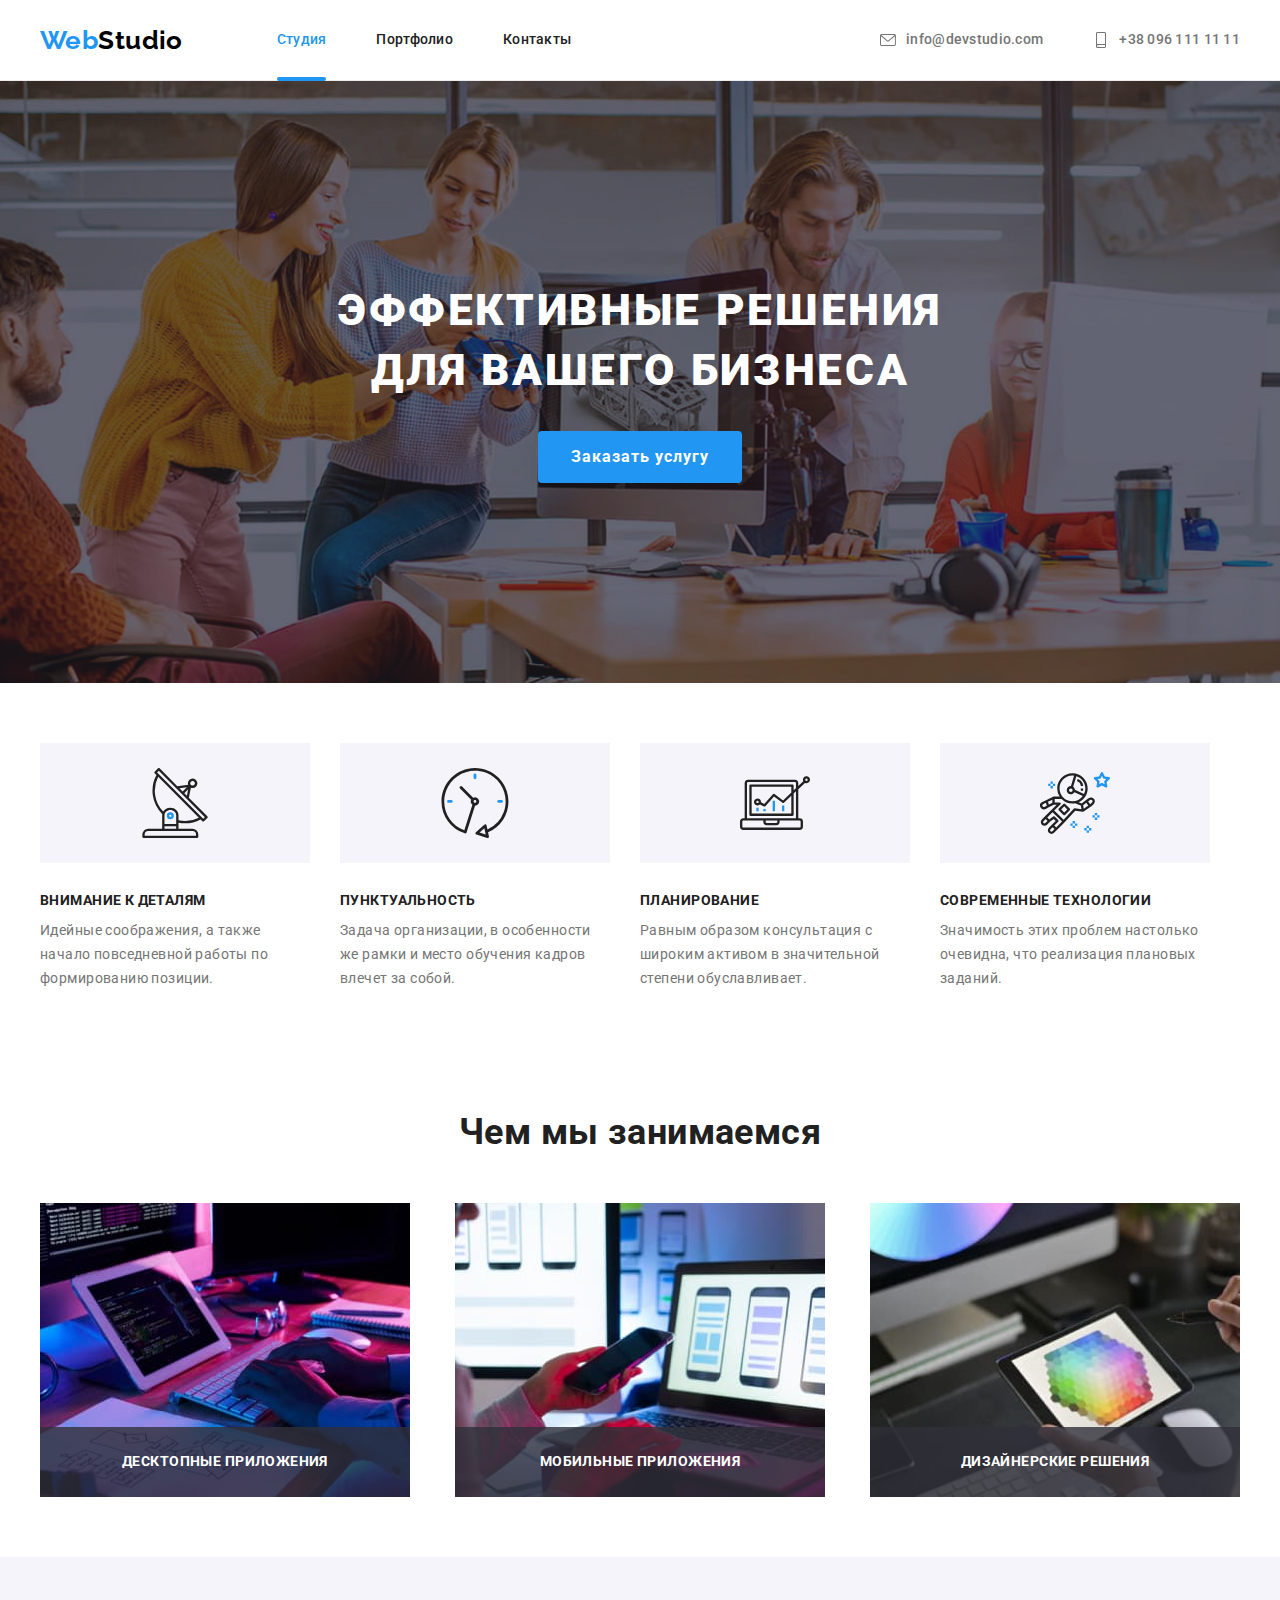
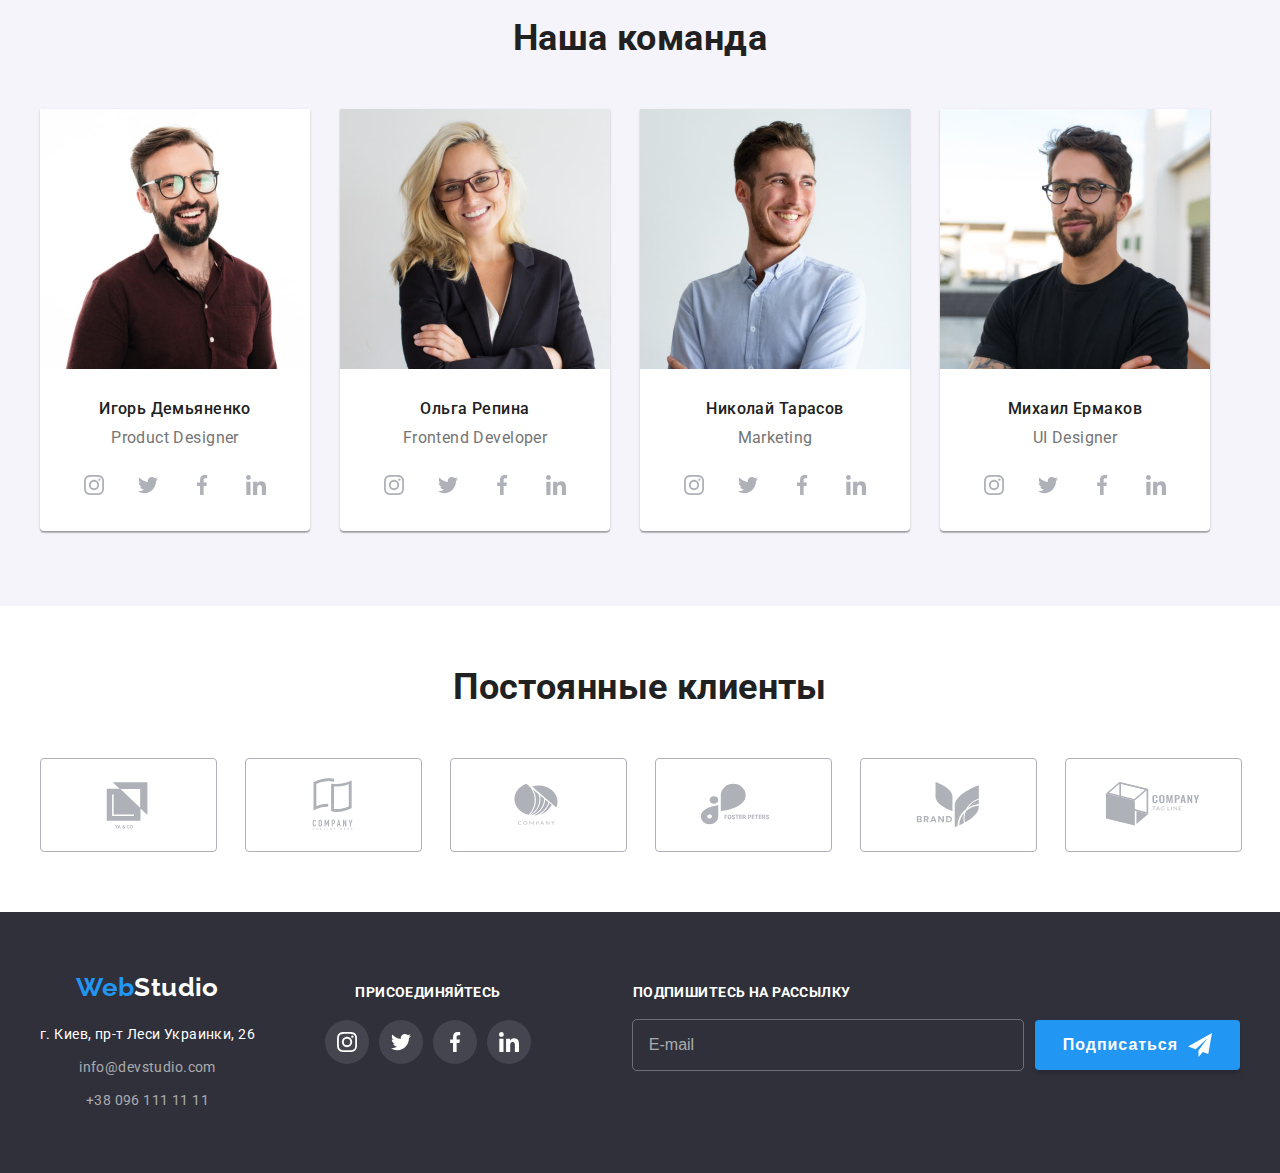
==== commit 17b4f6ac: "Адаптовує зображення у секції team" ====
--- a/index.html
+++ b/index.html
@@ -72,7 +72,7 @@
                     <use href="./images/icon/sprite.svg#modal-btn"></use>
                 </svg>
             </button>
-            <div class="menu-container">
+            <div class="menu-container container">
                 <ul class="menu-navigation list">
                     <li class="menu-navigation__item ">
                         <a href="./index.html"
@@ -161,7 +161,7 @@
                                         <use href="./images/icon/sprite-form.svg#iconcheck"></use>
                                     </svg>
                                 </span>
-                                Соглашаюсь с рассылкой и принимаю
+                                <p>Соглашаюсь с рассылкой и принимаю</p>
                                 <a class="contract-form" href=""> Условия договора</a>
                             </label>
                             <button class="form-btn" type="submit">Отправить</button>
@@ -245,7 +245,8 @@
                 <ul class="list list-team">
                     <li class="item">
                         <figure class="figure">
-                            <img src="./images/ihor.jpg" alt="Игорь Демьяненко" width="270">
+                            <img srcset="./images/team/ihor.jpg 1x, ./images/team/ihor@2x.jpg 2x"
+                                src="./images/team/ihor.jpg" alt="Игорь Демьяненко">
                             <figcaption class="figcaption">
                                 <h3 class="title">Игорь Демьяненко</h3>
                                 <p class="text">Product Designer</p>
@@ -284,7 +285,8 @@
                     </li>
                     <li class="item">
                         <figure class="figure">
-                            <img src="./images/olha.jpg" alt="Ольга Репина" width="270">
+                            <img srcset="./images/team/olha.jpg 1x, ./images/team/olha@2x.jpg 2x"
+                                src="./images/team/olha.jpg" alt="Ольга Репина">
                             <figcaption class="figcaption">
                                 <h3 class="title">Ольга Репина</h3>
                                 <p class="text">Frontend Developer</p>
@@ -323,7 +325,8 @@
                     </li>
                     <li class="item">
                         <figure class="figure">
-                            <img src="./images/nik.jpg" alt="Николай Тарасов" width="270">
+                            <img srcset="./images/team/nikola.jpg 1x, ./images/team/nikola@2x.jpg 2x"
+                                src="./images/team/nikola.jpg" alt="Николай Тарасов">
                             <figcaption class="figcaption">
                                 <h3 class="title">Николай Тарасов</h3>
                                 <p class="text">Marketing</p>
@@ -362,7 +365,8 @@
                     </li>
                     <li class="item">
                         <figure class="figure">
-                            <img src="./images/misha.jpg" alt="Михаил Ермаков" width="270">
+                            <img srcset="./images/team/mihail.jpg 1x, ./images/team/mihail@2x.jpg 2x"
+                                src="./images/team/mihail.jpg" alt="Михаил Ермаков">
                             <figcaption class="figcaption">
                                 <h3 class="title">Михаил Ермаков</h3>
                                 <p class="text">UI Designer</p>
--- a/css/main.min.css
+++ b/css/main.min.css
@@ -1,2 +1,2 @@
-:root{--main-color: #757575;--white-color: #ffffff;--blue-color: #2196F3;--black-color: #000000;--title-color: #212121;--grey-cl-icons: #AFB1B8;--background-black-color: #2F303A;--bg-grey-cl: #C4C4C4;--link-contact-footer: rgba(255, 255, 255, 0.6);--bg-cl-footer-icons: rgba(255, 255, 255, 0.1);--bg-cl-hero-btn-hover: #188CE8;--brd-bot-header: #ECECEC;--bg-work-description: rgba(47, 48, 58, 0.8);--bg-portfolio-description: rgba(33, 150, 243, 0.9);--bg-backdrop: rgba(0, 0, 0, 0.2);--border-col-form: rgba(33, 33, 33, 0.2);--placeholder-color: rgba(117, 117, 117, 0.5);--background-color-portfolio-btn: #F5F4FA;--brd-cl-portfolio-fig: #EEEEEE;--fast-time: 250ms;--easy-in-out: cubic-bezier(0.4, 0, 0.2, 1);--main-font-family: Roboto, sans-serif}.hidden{position:absolute;white-space:nowrap;width:1px;height:1px;overflow:hidden;border:0;padding:0;clip:rect(0 0 0 0);-webkit-clip-path:inset(50%);clip-path:inset(50%);margin:-1px}body{margin:0;font-family:var(--main-font-family);font-weight:400;font-size:14px;line-height:1.71;letter-spacing:.03em;color:var(--main-color);background-color:var(--white-color)}.section{padding-top:60px;padding-bottom:60px}.btn{font-family:inherit;cursor:pointer}.title{font-weight:700;font-size:36px;line-height:1.17;text-align:center;color:var(--title-color)}.container{padding-left:15px;padding-right:15px;margin-left:auto;margin-right:auto}@media screen and (min-width: 480px){.container{width:480px}}@media screen and (min-width: 768px){.container{width:768px}}@media screen and (min-width: 1200px){.container{width:1200px}}h1,h2,h3,h4,h5,h6,p{margin:0}img{display:block}.list{list-style:none;margin:0;padding:0}.link{text-decoration:none}.backdrop{position:fixed;top:0;left:0;width:100%;height:100%;background-color:var(--bg-backdrop);z-index:10;opacity:1;-webkit-transition:opacity var(--fast-time) var(--easy-in-out),visibility var(--fast-time) var(--easy-in-out);transition:opacity var(--fast-time) var(--easy-in-out),visibility var(--fast-time) var(--easy-in-out)}.backdrop.is-hidden{visibility:hidden;opacity:0;pointer-events:none}.backdrop.is-hidden .modal-wrapper{-webkit-transform:scale(0.3),translate(-50%, -50%);transform:scale(0.3),translate(-50%, -50%);opacity:0}.backdrop .modal-wrapper{-webkit-transform:scale(1),translate(-50%, -50%);transform:scale(1),translate(-50%, -50%);opacity:1}.modal-wrapper{position:absolute;top:50%;left:50%;-webkit-transform:translate(-50%, -50%);transform:translate(-50%, -50%);width:auto;height:auto;padding:40px;background-color:var(--white-color);-webkit-box-shadow:0px 1px 3px rgba(0,0,0,0.12),0px 1px 1px rgba(0,0,0,0.14),0px 2px 1px rgba(0,0,0,0.2);box-shadow:0px 1px 3px rgba(0,0,0,0.12),0px 1px 1px rgba(0,0,0,0.14),0px 2px 1px rgba(0,0,0,0.2);border-radius:4px;-webkit-transition:opacity var(--fast-time) var(--easy-in-out),-webkit-transform var(--fast-time) var(--easy-in-out);transition:opacity var(--fast-time) var(--easy-in-out),-webkit-transform var(--fast-time) var(--easy-in-out);transition:transform var(--fast-time) var(--easy-in-out),opacity var(--fast-time) var(--easy-in-out);transition:transform var(--fast-time) var(--easy-in-out),opacity var(--fast-time) var(--easy-in-out),-webkit-transform var(--fast-time) var(--easy-in-out)}@media screen and (min-width: 1200px){.modal-wrapper{width:528px}}.modal-btn{display:-webkit-box;display:-ms-flexbox;display:flex;-webkit-box-pack:center;-ms-flex-pack:center;justify-content:center;-webkit-box-align:center;-ms-flex-align:center;align-items:center;padding:0;position:absolute;top:8px;right:8px;border:1px solid rgba(0,0,0,0.1);border-radius:50%;width:30px;height:30px;background-color:var(--white-color);-webkit-transition:fill var(--fast-time) var(--easy-in-out);transition:fill var(--fast-time) var(--easy-in-out)}.modal-btn:hover,.modal-btn:focus{fill:var(--blue-color)}.modal-form{min-width:370px}.input-container{display:block;position:relative;height:40px;margin-right:auto;margin-left:auto;margin-bottom:28px}.label-form{display:block;text-align:start;position:absolute;left:42px;top:50%;-webkit-transform:translateY(-50%);transform:translateY(-50%);cursor:pointer;font-size:12px;line-height:1.16;letter-spacing:0.01em;-webkit-transition:-webkit-transform var(--fast-time) var(--easy-in-out);transition:-webkit-transform var(--fast-time) var(--easy-in-out);transition:transform var(--fast-time) var(--easy-in-out);transition:transform var(--fast-time) var(--easy-in-out), -webkit-transform var(--fast-time) var(--easy-in-out)}.input-form{padding-left:42px;display:block;width:100%;height:40px;z-index:5;border:0;border:1px solid var(--border-col-form);border-radius:4px;cursor:pointer;-webkit-transition:border var(--fast-time) var(--easy-in-out);transition:border var(--fast-time) var(--easy-in-out)}.input-form:focus{border:1px solid var(--blue-color);outline:transparent}.input-form:focus ~ .input-icon{fill:var(--blue-color)}.input-form:focus ~ .label-form,.input-form:not(:placeholder-shown) ~ .label-form{-webkit-transform:translate(-42px, -37px);transform:translate(-42px, -37px)}.input-icon{display:block;position:absolute;left:12px;top:11px;z-index:0}.modal-form__title{display:block;margin-bottom:30px;font-weight:700;font-size:20px;line-height:1.17}.textarea-container{position:relative;margin-bottom:20px}.label-form-comment{display:block;text-align:start;position:absolute;top:-18px;font-size:12px;line-height:1.16;letter-spacing:0.01em;cursor:pointer}.textarea-form-comment{display:block;text-align:start;resize:none;width:100%;height:120px;padding:12px 16px;border:1px solid var(--border-col-form);border-radius:4px;cursor:pointer;-webkit-transition:border var(--fast-time) var(--easy-in-out);transition:border var(--fast-time) var(--easy-in-out)}.textarea-form-comment:focus{border:1px solid var(--blue-color);outline:transparent}.textarea-form-comment::-webkit-input-placeholder{font-size:12px;line-height:14px;letter-spacing:0.01em;color:var(--placeholder-color)}.textarea-form-comment:-ms-input-placeholder{font-size:12px;line-height:14px;letter-spacing:0.01em;color:var(--placeholder-color)}.textarea-form-comment::-ms-input-placeholder{font-size:12px;line-height:14px;letter-spacing:0.01em;color:var(--placeholder-color)}.textarea-form-comment::placeholder{font-size:12px;line-height:14px;letter-spacing:0.01em;color:var(--placeholder-color)}.form-policy-group{display:-webkit-box;display:-ms-flexbox;display:flex;-webkit-box-align:center;-ms-flex-align:center;align-items:center;-webkit-box-pack:center;-ms-flex-pack:center;justify-content:center;margin-bottom:30px;cursor:pointer}@media screen and (max-width: 1199px){.form-policy-group{font-size:12px;line-height:1.17;letter-spacing:.02em}}.checkbox{-webkit-appearance:none;-moz-appearance:none;appearance:none}.custom-checkbox{display:-webkit-box;display:-ms-flexbox;display:flex;-webkit-box-pack:center;-ms-flex-pack:center;justify-content:center;-webkit-box-align:center;-ms-flex-align:center;align-items:center;margin-right:7px;width:16px;height:15px;outline:2px solid black;outline-offset:-2px;border-radius:2px}.custom-checkbox-icon{opacity:0;-webkit-transition:opacity var(--fast-time) var(--easy-in-out);transition:opacity var(--fast-time) var(--easy-in-out)}.checkbox:checked+.custom-checkbox{outline:2px solid var(--blue-color)}.checkbox:checked+.custom-checkbox .custom-checkbox-icon{opacity:1}.contract-form{font-family:inherit;font-size:inherit;line-height:inherit;letter-spacing:inherit;color:var(--blue-color)}.form-btn{padding:10px 55px;background-color:var(--blue-color);color:var(--white-color);cursor:pointer;font-weight:700;font-size:16px;line-height:1.86;letter-spacing:0.06em;-webkit-box-shadow:0px 4px 4px rgba(0,0,0,0.15);box-shadow:0px 4px 4px rgba(0,0,0,0.15);border-radius:4px;border:none;-webkit-transition:background-color var(--fast-time) var(--easy-in-out);transition:background-color var(--fast-time) var(--easy-in-out)}.form-btn:focus,.form-btn:hover{background-color:var(--bg-cl-hero-btn-hover)}.logo{font-family:Raleway, sans-serif;font-weight:700;font-size:26px;line-height:1.19;text-decoration:none;color:var(--blue-color)}.logo--black{color:var(--black-color)}.logo--white{color:var(--white-color)}.logo--center{display:block;text-align:center}.header{border-bottom:1px solid var(--brd-bot-header)}.header__container{display:-webkit-box;display:-ms-flexbox;display:flex;-webkit-box-align:center;-ms-flex-align:center;align-items:center;position:relative}@media screen and (max-width: 1199px){.header__container{-webkit-box-pack:justify;-ms-flex-pack:justify;justify-content:space-between}}@media screen and (min-width: 1200px){.header__logo{margin-right:94px}}@media screen and (max-width: 768px){.navigation{display:none}}.navigation__list{display:-webkit-box;display:-ms-flexbox;display:flex;-webkit-box-align:center;-ms-flex-align:center;align-items:center}.navigation__item:not(:last-child){margin-right:50px}.navigation__link{position:relative;display:block;padding-top:32px;padding-bottom:32px;font-weight:500;font-size:inherit;line-height:1.14;letter-spacing:.02em;color:var(--title-color);-webkit-transition:color var(--fast-time) var(--easy-in-out);transition:color var(--fast-time) var(--easy-in-out)}.navigation__link:focus,.navigation__link:hover{color:var(--blue-color);fill:var(--blue-color)}.navigation__link::after{position:absolute;content:"";display:block;height:4px;width:100%;background-color:var(--blue-color);bottom:-1px;left:0;border-radius:2px;opacity:0;-webkit-transition:opacity var(--fast-time) var(--easy-in-out);transition:opacity var(--fast-time) var(--easy-in-out)}.navigation__link:hover::after,.navigation__link:focus::after{opacity:1}.navigation__link--current{color:var(--blue-color)}.navigation__link--current::after{position:absolute;content:"";display:block;height:4px;width:100%;background-color:var(--blue-color);bottom:-1px;left:0;border-radius:2px;opacity:1}@media screen and (max-width: 768px){.header__contact{display:none}}@media screen and (min-width: 1200px){.header__contact{display:-webkit-box;display:-ms-flexbox;display:flex;margin-left:auto}}.header__item:not(:last-child){margin-bottom:10px}@media screen and (min-width: 1200px){.header__item:not(:last-child){margin-right:50px}}.header__link{display:-webkit-box;display:-ms-flexbox;display:flex;-webkit-box-align:center;-ms-flex-align:center;align-items:center;font-weight:500;font-size:inherit;line-height:1.14;letter-spacing:.02em;color:var(--main-color);fill:var(--main-color);-webkit-transition:color var(--fast-time) var(--easy-in-out);transition:color var(--fast-time) var(--easy-in-out)}@media screen and (min-width: 1200px){.header__link{padding-top:32px;padding-bottom:32px}}.header__link:focus,.header__link:hover{color:var(--blue-color);fill:var(--blue-color)}.header__icon{margin-right:10px}.menu-btn{border:0;background-color:var(--white-color);padding:0;display:block;width:40px;height:40px;position:relative;z-index:10;color:var(--blue-color);-webkit-transition:fill var(--fast-time) var(--easy-in-out);transition:fill var(--fast-time) var(--easy-in-out)}@media screen and (min-width: 768px){.menu-btn{display:none}}.menu-btn .header__cross-icon{display:none}.menu-btn:hover,.menu-btn:focus .header__menu-icon{fill:var(--blue-color)}.menu-btn:hover,.menu-btn:focus .header__cross-icon{fill:var(--blue-color)}.menu-btn.is-open .header__cross-icon{display:block}.menu-btn.is-open .header__menu-icon{display:none}@media screen and (max-width: 768px){.menu-btn.is-open ~ .menu-container{display:block;-webkit-transform:translateX(0);transform:translateX(0);-webkit-transition:-webkit-transform var(--fast-time) var(--easy-in-out);transition:-webkit-transform var(--fast-time) var(--easy-in-out);transition:transform var(--fast-time) var(--easy-in-out);transition:transform var(--fast-time) var(--easy-in-out), -webkit-transform var(--fast-time) var(--easy-in-out)}}.menu-btn ~ .menu-container{-webkit-transition:-webkit-transform var(--fast-time) var(--easy-in-out);transition:-webkit-transform var(--fast-time) var(--easy-in-out);transition:transform var(--fast-time) var(--easy-in-out);transition:transform var(--fast-time) var(--easy-in-out), -webkit-transform var(--fast-time) var(--easy-in-out)}.menu-btn.is-open{top:0}.header__cross-icon{position:absolute;left:11px;top:11px}.menu-container{position:absolute;top:0;left:0;z-index:9;-webkit-transform:translateX(-800px);transform:translateX(-800px);padding:48px 40px;background-color:var(--white-color);min-width:480px}@media screen and (min-width: 768px){.menu-container{display:none}}.menu-navigation{margin-bottom:302px}.menu-navigation__item:not(:last-child){margin-bottom:32px}.menu-navigation__link{font-weight:500;font-size:40px;line-height:1.17;letter-spacing:.02em;color:var(--title-color);-webkit-transition:color var(--fast-time) var(--easy-in-out);transition:color var(--fast-time) var(--easy-in-out)}.menu-navigation__link:hover,.menu-navigation__link:focus{color:var(--blue-color)}.menu-navigation__link--current{color:var(--blue-color)}.menu-contact{margin-bottom:64px}.menu-contact__item:not(:last-child){margin-bottom:32px}.menu-contact__link{font-weight:500;font-size:34px;line-height:1.17;letter-spacing:.02em;color:var(--blue-color)}.menu-navigation__link--mail{font-weight:500;font-size:24px;line-height:1.17;letter-spacing:.02em;color:var(--main-color)}.menu-socials{display:-webkit-box;display:-ms-flexbox;display:flex;-ms-flex-wrap:wrap;flex-wrap:wrap}.menu-socials__item:not(:last-child){border-right:1px solid rgba(33,33,33,0.2);padding-right:10px}.menu-socials__item{padding-left:10px}.menu-socials__item:first-child{padding-left:0}.menu-socials__link{font-weight:500;font-size:18px;line-height:1.22;letter-spacing:.02em;color:var(--blue-color)}.hero{max-width:1600px;padding-top:200px;padding-bottom:200px;margin-left:auto;margin-right:auto;background-position:center;background-repeat:no-repeat;background-size:cover;background-color:var(--bg-grey-cl);background-image:url(../images/hero/hero-bg.png),url(../images/hero/hero-img.png)}.hero__container{text-align:center}.hero__title{margin-bottom:30px;font-weight:900;font-size:44px;line-height:1.36;letter-spacing:.06em;text-transform:uppercase;color:var(--white-color)}@media screen and (max-width: 1199px){.hero__title{font-weight:900;font-size:26px;line-height:1.62;letter-spacing:.06em;text-transform:uppercase}}.hero-btn{display:inline-block;padding:10px 32px;min-width:200px;border:1px solid transparent;border-radius:4px;text-align:center;font-weight:700;font-size:16px;line-height:1.88;letter-spacing:.06em;color:var(--white-color);background-color:var(--blue-color);-webkit-transition:background-color var(--fast-time) var(--easy-in-out);transition:background-color var(--fast-time) var(--easy-in-out)}.hero-btn:focus,.hero-btn:hover{background-color:var(--bg-cl-hero-btn-hover)}@media screen and (min-width: 768px){.benefits-list{display:-webkit-box;display:-ms-flexbox;display:flex;-ms-flex-wrap:wrap;flex-wrap:wrap;margin:-15px}}@media screen and (max-width: 767px){.benefits-list__item{margin-bottom:30px}}@media screen and (min-width: 768px){.benefits-list__item{margin:15px;width:calc((100% - 2 * 30px) / 2)}}@media screen and (min-width: 1200px){.benefits-list__item{-ms-flex-wrap:nowrap;flex-wrap:nowrap;width:calc((100% - 3 * 30px) / 4);max-width:270px}}@media screen and (max-width: 768px){.benefits-list__item:last-child{margin-bottom:0}}.benefits-list__icon{display:-webkit-box;display:-ms-flexbox;display:flex;-webkit-box-pack:center;-ms-flex-pack:center;justify-content:center;-webkit-box-align:center;-ms-flex-align:center;align-items:center;width:100%;height:120px;margin-bottom:30px;background-color:var(--background-color-portfolio-btn)}.benefits-list__title{margin-bottom:10px;font-weight:700;font-size:inherit;line-height:1.14;letter-spacing:inherit;text-transform:uppercase;text-align:center;color:var(--title-color)}@media screen and (min-width: 768px){.benefits-list__title{text-align:start}}.work__title{margin-bottom:50px}.work-list{display:-webkit-box;display:-ms-flexbox;display:flex;-webkit-box-pack:justify;-ms-flex-pack:justify;justify-content:space-between}.work-list__item{position:relative}.work-list__item:not(:last-child){margin-right:30px}.work-list__description{display:-webkit-box;display:-ms-flexbox;display:flex;width:100%;height:70px;background-color:var(--bg-work-description);-webkit-box-pack:center;-ms-flex-pack:center;justify-content:center;-webkit-box-align:center;-ms-flex-align:center;align-items:center;position:absolute;left:0;bottom:0;font-weight:700;font-size:inherit;line-height:1.14;letter-spacing:inherit;text-transform:uppercase;color:var(--white-color)}@media screen and (min-width: 768px){.list-team{display:-webkit-box;display:-ms-flexbox;display:flex;-ms-flex-wrap:wrap;flex-wrap:wrap;margin:-15px}}@media screen and (min-width: 768px){.list-team .item{margin:15px;width:calc((100% - 2 * 30px) / 2)}}@media screen and (min-width: 1200px){.list-team .item{margin:15px;width:calc((100% - 3 * 30px) / 4);max-width:270px}}.list-team .item:not(:last-child){margin-bottom:30px}.list-team .title{margin-bottom:10px}.list-team .text{margin-bottom:16px}.list-team .title{font-weight:500;font-size:16px;line-height:1.19;letter-spacing:inherit;text-align:center;color:var(--title-color)}.team{margin-left:auto;margin-right:auto;background-color:var(--background-color-portfolio-btn)}.figure{margin:0;-webkit-box-shadow:0px 1px 3px rgba(0,0,0,0.12),0px 1px 1px rgba(0,0,0,0.14),0px 2px 1px rgba(0,0,0,0.2);box-shadow:0px 1px 3px rgba(0,0,0,0.12),0px 1px 1px rgba(0,0,0,0.14),0px 2px 1px rgba(0,0,0,0.2);border-radius:0px 0px 4px 4px;background-color:var(--white-color)}.figcaption{padding-top:30px;padding-bottom:24px}.title-team{margin-bottom:50px}.text{font-weight:inherit;font-size:16px;line-height:1.19;letter-spacing:inherit;text-align:center}.list-team-icons{display:-webkit-box;display:-ms-flexbox;display:flex;width:206px;height:44px;margin-left:auto;margin-right:auto;-webkit-box-pack:center;-ms-flex-pack:center;justify-content:center;-webkit-box-align:center;-ms-flex-align:center;align-items:center}.item-icons:not(:last-child){margin-right:10px}.link-team-icons{display:-webkit-box;display:-ms-flexbox;display:flex;-webkit-box-pack:center;-ms-flex-pack:center;justify-content:center;-webkit-box-align:center;-ms-flex-align:center;align-items:center;width:44px;height:44px;border-radius:50%;fill:var(--grey-cl-icons);-webkit-transition:background-color var(--fast-time) var(--easy-in-out),fill var(--fast-time) var(--easy-in-out);transition:background-color var(--fast-time) var(--easy-in-out),fill var(--fast-time) var(--easy-in-out)}.link-team-icons:hover,.link-team-icons:focus{fill:var(--white-color);background-color:var(--bg-cl-hero-btn-hover);border-radius:50%}.clients__title{margin-bottom:30px}@media screen and (min-width: 1200px){.clients__title{margin-bottom:50px}}.logo-list{display:-webkit-box;display:-ms-flexbox;display:flex;-ms-flex-wrap:wrap;flex-wrap:wrap;margin:-15px}.logo-list__item{margin:15px;width:calc((100% - 2 * 30px) / 2)}@media screen and (min-width: 768px){.logo-list__item{width:calc((100% - 3 * 30px) / 3)}}@media screen and (min-width: 1200px){.logo-list__item{width:calc((100% - 6 * 30px) / 6)}}.logo-list__link{display:-webkit-box;display:-ms-flexbox;display:flex;-webkit-box-pack:center;-ms-flex-pack:center;justify-content:center;-webkit-box-align:center;-ms-flex-align:center;align-items:center;width:100%;height:92px;border:1px solid #AFB1B8;border-radius:4px;fill:var(--grey-cl-icons);-webkit-transition:fill var(--fast-time) var(--easy-in-out),border var(--fast-time) var(--easy-in-out);transition:fill var(--fast-time) var(--easy-in-out),border var(--fast-time) var(--easy-in-out)}.logo-list__link:hover,.logo-list__link:focus{border:1px solid var(--blue-color);fill:var(--blue-color)}.footer{margin-left:auto;margin-right:auto;padding-top:60px;padding-bottom:60px;background-color:var(--background-black-color)}@media screen and (min-width: 1200px){.footer-container-address{margin-right:70px}}.footer-list-address{margin-top:20px;margin-bottom:60px;text-align:center}@media screen and (min-width: 768px){.footer-list-address{margin-bottom:0}}.footer-list-address .item:not(:last-child){margin-bottom:9px}.footer-address{font-style:normal;color:var(--white-color)}.link-contact-footer{color:var(--link-contact-footer)}@media screen and (min-width: 1200px){.footer-container{display:-webkit-box;display:-ms-flexbox;display:flex;-webkit-box-pack:justify;-ms-flex-pack:justify;justify-content:space-between}}@media screen and (min-width: 768px){.footer-container__tablet{display:-webkit-box;display:-ms-flexbox;display:flex;-ms-flex-pack:distribute;justify-content:space-around;margin-bottom:60px}}@media screen and (min-width: 1200px){.footer-container__tablet{margin-bottom:0}}.social-networks-footer{margin-bottom:60px;text-align:center}@media screen and (min-width: 768px){.social-networks-footer{margin-bottom:0;margin-top:5px}}@media screen and (min-width: 1200px){.social-networks-footer{margin-top:12px}}.footer-title{font-weight:700;font-size:inherit;line-height:1.17;letter-spacing:inherit;text-transform:uppercase;color:var(--white-color);margin-bottom:20px}.link-footer-icons{display:-webkit-box;display:-ms-flexbox;display:flex;-webkit-box-pack:center;-ms-flex-pack:center;justify-content:center;-webkit-box-align:center;-ms-flex-align:center;align-items:center;width:44px;height:44px;background-color:var(--bg-cl-footer-icons);border-radius:50%;fill:var(--white-color);-webkit-transition:background-color var(--fast-time) var(--easy-in-out);transition:background-color var(--fast-time) var(--easy-in-out)}.link-footer-icons:hover,.link-footer-icons:focus{background-color:var(--blue-color);border-radius:50%}.list-footer-icons{display:-webkit-box;display:-ms-flexbox;display:flex;max-height:44px;-webkit-box-pack:center;-ms-flex-pack:center;justify-content:center}.item-footer-icons:not(:last-child){margin-right:10px}.footer-form{display:block;text-align:center}@media screen and (min-width: 1200px){.footer-form{margin-top:12px}}.label-footer{display:inline-block;margin-bottom:20px;font-weight:700;font-size:inherit;line-height:1.17;letter-spacing:inherit;text-transform:uppercase;color:var(--white-color)}@media screen and (min-width: 1200px){.label-footer{display:block;text-align:start}}.input-footer{width:100%;max-height:50px;margin-bottom:20px;max-width:450px;border:none;outline:1px solid rgba(255,255,255,0.3);border-radius:4px;background-color:transparent;padding:15px 16px;color:var(--link-contact-footer);font-size:16px;line-height:1.25}@media screen and (min-width: 1200px){.input-footer{width:358px;margin-bottom:0;margin-right:12px}}.input-footer::-webkit-input-placeholder{font-size:16px;line-height:1.25;color:var(--link-contact-footer)}.input-footer:-ms-input-placeholder{font-size:16px;line-height:1.25;color:var(--link-contact-footer)}.input-footer::-ms-input-placeholder{font-size:16px;line-height:1.25;color:var(--link-contact-footer)}.input-footer::placeholder{font-size:16px;line-height:1.25;color:var(--link-contact-footer)}.footer-btn-form{margin-right:auto;margin-left:auto;display:-webkit-box;display:-ms-flexbox;display:flex;-webkit-box-pack:center;-ms-flex-pack:center;justify-content:center;-webkit-box-align:center;-ms-flex-align:center;align-items:center;padding:10px 28px;-webkit-box-shadow:0px 4px 4px rgba(0,0,0,0.15);box-shadow:0px 4px 4px rgba(0,0,0,0.15);border-radius:4px;border:none;background-color:var(--blue-color);color:var(--white-color);font-weight:700;font-size:16px;line-height:1.88;letter-spacing:.06em;cursor:pointer;-webkit-transition:background-color var(--fast-time) var(--easy-in-out);transition:background-color var(--fast-time) var(--easy-in-out)}.footer-btn-form:focus,.footer-btn-form:hover{background-color:var(--bg-cl-hero-btn-hover)}.footer-btn-icon-form{margin-left:10px}@media screen and (min-width: 1200px){.input-btn-form-footer{display:-webkit-box;display:-ms-flexbox;display:flex;height:50px}}.list-button{display:-webkit-box;display:-ms-flexbox;display:flex;-ms-flex-wrap:wrap;flex-wrap:wrap;-webkit-box-pack:start;-ms-flex-pack:start;justify-content:start;margin-bottom:50px;margin-right:auto}@media screen and (min-width: 768px){.list-button{-webkit-box-pack:center;-ms-flex-pack:center;justify-content:center}}.portfolio .item:not(:last-child){margin-right:8px}@media screen and (max-width: 767px){.portfolio .item:nth-last-child(-n+2){margin-top:15px}}.portfolio-btn{padding:6px 22px;border:1px solid transparent;border-radius:4px;font-weight:500;font-size:16px;line-height:1.62;letter-spacing:inherit;text-align:center;color:var(--title-color);background-color:var(--background-color-portfolio-btn);-webkit-transition:background-color var(--fast-time) var(--easy-in-out),color var(--fast-time) var(--easy-in-out),-webkit-box-shadow var(--fast-time) var(--easy-in-out);transition:background-color var(--fast-time) var(--easy-in-out),color var(--fast-time) var(--easy-in-out),-webkit-box-shadow var(--fast-time) var(--easy-in-out);transition:background-color var(--fast-time) var(--easy-in-out),color var(--fast-time) var(--easy-in-out),box-shadow var(--fast-time) var(--easy-in-out);transition:background-color var(--fast-time) var(--easy-in-out),color var(--fast-time) var(--easy-in-out),box-shadow var(--fast-time) var(--easy-in-out),-webkit-box-shadow var(--fast-time) var(--easy-in-out)}.portfolio-btn:focus,.portfolio-btn:hover{background-color:var(--blue-color);color:var(--white-color);-webkit-box-shadow:0px 3px 1px rgba(0,0,0,0.1),0px 1px 2px rgba(0,0,0,0.08),0px 2px 2px rgba(0,0,0,0.12);box-shadow:0px 3px 1px rgba(0,0,0,0.1),0px 1px 2px rgba(0,0,0,0.08),0px 2px 2px rgba(0,0,0,0.12)}.current-portfolio{background-color:var(--blue-color);color:var(--white-color)}.list-portfolio{display:-webkit-box;display:-ms-flexbox;display:flex;-ms-flex-wrap:wrap;flex-wrap:wrap;-webkit-box-pack:center;-ms-flex-pack:center;justify-content:center;margin:-15px}@media screen and (min-width: 768px) and (max-width: 1199px){.list-portfolio{-webkit-box-pack:start;-ms-flex-pack:start;justify-content:start}}.figcaption-portfolio{padding-top:20px;padding-bottom:20px;padding-left:24px;padding-right:24px}.portfolio-item{position:relative;border:1px solid var(--brd-cl-portfolio-fig);margin:15px;background-color:var(--white-color);-webkit-transition:-webkit-box-shadow var(--fast-time) var(--easy-in-out);transition:-webkit-box-shadow var(--fast-time) var(--easy-in-out);transition:box-shadow var(--fast-time) var(--easy-in-out);transition:box-shadow var(--fast-time) var(--easy-in-out), -webkit-box-shadow var(--fast-time) var(--easy-in-out)}@media screen and (min-width: 480px) and (max-width: 767px){.portfolio-item{width:100%}}@media screen and (min-width: 768px) and (max-width: 1199px){.portfolio-item{width:calc((100% - 3 * 30px) / 2)}}.portfolio-item:hover,.portfolio-item:focus{-webkit-box-shadow:0px 1px 1px rgba(0,0,0,0.12),0px 4px 4px rgba(0,0,0,0.06),1px 4px 6px rgba(0,0,0,0.16);box-shadow:0px 1px 1px rgba(0,0,0,0.12),0px 4px 4px rgba(0,0,0,0.06),1px 4px 6px rgba(0,0,0,0.16)}.portfolio-figure{margin:0}.title-cards{margin-bottom:4px;font-weight:700;font-size:18px;line-height:2;letter-spacing:.06em;color:var(--title-color)}.text-cards{font-weight:inherit;font-size:16px;line-height:1.88;letter-spacing:inherit;color:var(--main-color)}.img-portfolio-description{position:absolute;display:-webkit-box;display:-ms-flexbox;display:flex;-webkit-box-pack:center;-ms-flex-pack:center;justify-content:center;-webkit-box-align:center;-ms-flex-align:center;align-items:center;padding-left:24px;padding-right:24px;max-width:100%;height:294px;-webkit-transition:-webkit-transform var(--fast-time) var(--easy-in-out);transition:-webkit-transform var(--fast-time) var(--easy-in-out);transition:transform var(--fast-time) var(--easy-in-out);transition:transform var(--fast-time) var(--easy-in-out), -webkit-transform var(--fast-time) var(--easy-in-out);background-color:var(--bg-portfolio-description);font-weight:inherit;font-size:18px;line-height:1.56;letter-spacing:inherit;color:var(--white-color)}.portfolio-item .link:hover .img-portfolio-description,.portfolio-item .link:focus .img-portfolio-description{-webkit-transform:translateY(-294px);transform:translateY(-294px)}.img-cont-portfolio{position:relative;overflow:hidden}
+:root{--main-color: #757575;--white-color: #ffffff;--blue-color: #2196F3;--black-color: #000000;--title-color: #212121;--grey-cl-icons: #AFB1B8;--background-black-color: #2F303A;--bg-grey-cl: #C4C4C4;--link-contact-footer: rgba(255, 255, 255, 0.6);--bg-cl-footer-icons: rgba(255, 255, 255, 0.1);--bg-cl-hero-btn-hover: #188CE8;--brd-bot-header: #ECECEC;--bg-work-description: rgba(47, 48, 58, 0.8);--bg-portfolio-description: rgba(33, 150, 243, 0.9);--bg-backdrop: rgba(0, 0, 0, 0.2);--border-col-form: rgba(33, 33, 33, 0.2);--placeholder-color: rgba(117, 117, 117, 0.5);--background-color-portfolio-btn: #F5F4FA;--brd-cl-portfolio-fig: #EEEEEE;--fast-time: 250ms;--easy-in-out: cubic-bezier(0.4, 0, 0.2, 1);--main-font-family: Roboto, sans-serif}.hidden{position:absolute;white-space:nowrap;width:1px;height:1px;overflow:hidden;border:0;padding:0;clip:rect(0 0 0 0);-webkit-clip-path:inset(50%);clip-path:inset(50%);margin:-1px}body{margin:0;font-family:var(--main-font-family);font-weight:400;font-size:14px;line-height:1.71;letter-spacing:.03em;color:var(--main-color);background-color:var(--white-color)}.section{padding-top:60px;padding-bottom:60px}.btn{font-family:inherit;cursor:pointer}.title{font-weight:700;font-size:36px;line-height:1.17;text-align:center;color:var(--title-color)}.container{padding-left:15px;padding-right:15px;margin-left:auto;margin-right:auto}@media screen and (min-width: 480px){.container{width:480px}}@media screen and (min-width: 768px){.container{width:768px}}@media screen and (min-width: 1200px){.container{width:1200px}}h1,h2,h3,h4,h5,h6,p{margin:0}img{display:block;max-width:100%;height:auto}.list{list-style:none;margin:0;padding:0}.link{text-decoration:none}.backdrop{position:fixed;top:0;left:0;width:100%;height:100%;background-color:var(--bg-backdrop);z-index:10;opacity:1;-webkit-transition:opacity var(--fast-time) var(--easy-in-out),visibility var(--fast-time) var(--easy-in-out);transition:opacity var(--fast-time) var(--easy-in-out),visibility var(--fast-time) var(--easy-in-out)}.backdrop.is-hidden{visibility:hidden;opacity:0;pointer-events:none}.backdrop.is-hidden .modal-wrapper{-webkit-transform:scale(0.3),translate(-50%, -50%);transform:scale(0.3),translate(-50%, -50%);opacity:0}.backdrop .modal-wrapper{-webkit-transform:scale(1),translate(-50%, -50%);transform:scale(1),translate(-50%, -50%);opacity:1}.modal-wrapper{position:absolute;top:50%;left:50%;-webkit-transform:translate(-50%, -50%);transform:translate(-50%, -50%);width:auto;height:auto;padding:40px;background-color:var(--white-color);-webkit-box-shadow:0px 1px 3px rgba(0,0,0,0.12),0px 1px 1px rgba(0,0,0,0.14),0px 2px 1px rgba(0,0,0,0.2);box-shadow:0px 1px 3px rgba(0,0,0,0.12),0px 1px 1px rgba(0,0,0,0.14),0px 2px 1px rgba(0,0,0,0.2);border-radius:4px;-webkit-transition:opacity var(--fast-time) var(--easy-in-out),-webkit-transform var(--fast-time) var(--easy-in-out);transition:opacity var(--fast-time) var(--easy-in-out),-webkit-transform var(--fast-time) var(--easy-in-out);transition:transform var(--fast-time) var(--easy-in-out),opacity var(--fast-time) var(--easy-in-out);transition:transform var(--fast-time) var(--easy-in-out),opacity var(--fast-time) var(--easy-in-out),-webkit-transform var(--fast-time) var(--easy-in-out)}@media screen and (min-width: 1200px){.modal-wrapper{width:528px}}.modal-btn{display:-webkit-box;display:-ms-flexbox;display:flex;-webkit-box-pack:center;-ms-flex-pack:center;justify-content:center;-webkit-box-align:center;-ms-flex-align:center;align-items:center;padding:0;position:absolute;top:8px;right:8px;border:1px solid rgba(0,0,0,0.1);border-radius:50%;width:30px;height:30px;background-color:var(--white-color);-webkit-transition:fill var(--fast-time) var(--easy-in-out);transition:fill var(--fast-time) var(--easy-in-out)}.modal-btn:hover,.modal-btn:focus{fill:var(--blue-color)}.input-container{display:block;position:relative;height:40px;margin-right:auto;margin-left:auto;margin-bottom:28px}.label-form{display:block;text-align:start;position:absolute;left:42px;top:50%;-webkit-transform:translateY(-50%);transform:translateY(-50%);cursor:pointer;font-size:12px;line-height:1.16;letter-spacing:0.01em;-webkit-transition:-webkit-transform var(--fast-time) var(--easy-in-out);transition:-webkit-transform var(--fast-time) var(--easy-in-out);transition:transform var(--fast-time) var(--easy-in-out);transition:transform var(--fast-time) var(--easy-in-out), -webkit-transform var(--fast-time) var(--easy-in-out)}.input-form{padding-left:42px;display:block;width:100%;height:40px;z-index:5;border:0;border:1px solid var(--border-col-form);border-radius:4px;cursor:pointer;-webkit-transition:border var(--fast-time) var(--easy-in-out);transition:border var(--fast-time) var(--easy-in-out)}.input-form:focus{border:1px solid var(--blue-color);outline:transparent}.input-form:focus ~ .input-icon{fill:var(--blue-color)}.input-form:focus ~ .label-form,.input-form:not(:placeholder-shown) ~ .label-form{-webkit-transform:translate(-42px, -37px);transform:translate(-42px, -37px)}.input-icon{display:block;position:absolute;left:12px;top:11px;z-index:0}.modal-form__title{display:block;margin-bottom:30px;font-weight:700;font-size:20px;line-height:1.17}.textarea-container{position:relative;margin-bottom:20px}.label-form-comment{display:block;text-align:start;position:absolute;top:-18px;font-size:12px;line-height:1.16;letter-spacing:0.01em;cursor:pointer}.textarea-form-comment{display:block;text-align:start;resize:none;width:100%;height:120px;padding:12px 16px;border:1px solid var(--border-col-form);border-radius:4px;cursor:pointer;-webkit-transition:border var(--fast-time) var(--easy-in-out);transition:border var(--fast-time) var(--easy-in-out)}.textarea-form-comment:focus{border:1px solid var(--blue-color);outline:transparent}.textarea-form-comment::-webkit-input-placeholder{font-size:12px;line-height:14px;letter-spacing:0.01em;color:var(--placeholder-color)}.textarea-form-comment:-ms-input-placeholder{font-size:12px;line-height:14px;letter-spacing:0.01em;color:var(--placeholder-color)}.textarea-form-comment::-ms-input-placeholder{font-size:12px;line-height:14px;letter-spacing:0.01em;color:var(--placeholder-color)}.textarea-form-comment::placeholder{font-size:12px;line-height:14px;letter-spacing:0.01em;color:var(--placeholder-color)}.form-policy-group{display:-webkit-box;display:-ms-flexbox;display:flex;-ms-flex-wrap:wrap;flex-wrap:wrap;-webkit-box-align:center;-ms-flex-align:center;align-items:center;-webkit-box-pack:center;-ms-flex-pack:center;justify-content:center;margin-bottom:30px;cursor:pointer}@media screen and (max-width: 1199px){.form-policy-group{font-size:12px;line-height:1.17;letter-spacing:.02em}}.checkbox{-webkit-appearance:none;-moz-appearance:none;appearance:none}.custom-checkbox{display:-webkit-box;display:-ms-flexbox;display:flex;-webkit-box-pack:center;-ms-flex-pack:center;justify-content:center;-webkit-box-align:center;-ms-flex-align:center;align-items:center;margin-right:7px;width:16px;height:15px;outline:2px solid black;outline-offset:-2px;border-radius:2px}.custom-checkbox-icon{opacity:0;-webkit-transition:opacity var(--fast-time) var(--easy-in-out);transition:opacity var(--fast-time) var(--easy-in-out)}.checkbox:checked+.custom-checkbox{outline:2px solid var(--blue-color)}.checkbox:checked+.custom-checkbox .custom-checkbox-icon{opacity:1}.contract-form{font-family:inherit;font-size:inherit;line-height:inherit;letter-spacing:inherit;color:var(--blue-color)}.form-btn{padding:10px 55px;background-color:var(--blue-color);color:var(--white-color);cursor:pointer;font-weight:700;font-size:16px;line-height:1.86;letter-spacing:0.06em;-webkit-box-shadow:0px 4px 4px rgba(0,0,0,0.15);box-shadow:0px 4px 4px rgba(0,0,0,0.15);border-radius:4px;border:none;-webkit-transition:background-color var(--fast-time) var(--easy-in-out);transition:background-color var(--fast-time) var(--easy-in-out)}.form-btn:focus,.form-btn:hover{background-color:var(--bg-cl-hero-btn-hover)}.logo{font-family:Raleway, sans-serif;font-weight:700;font-size:26px;line-height:1.19;text-decoration:none;color:var(--blue-color)}.logo--black{color:var(--black-color)}.logo--white{color:var(--white-color)}.logo--center{display:block;text-align:center}.header{border-bottom:1px solid var(--brd-bot-header)}.header__container{display:-webkit-box;display:-ms-flexbox;display:flex;-webkit-box-align:center;-ms-flex-align:center;align-items:center;position:relative}@media screen and (max-width: 1199px){.header__container{-webkit-box-pack:justify;-ms-flex-pack:justify;justify-content:space-between}}@media screen and (min-width: 1200px){.header__logo{margin-right:94px}}@media screen and (max-width: 768px){.navigation{display:none}}.navigation__list{display:-webkit-box;display:-ms-flexbox;display:flex;-webkit-box-align:center;-ms-flex-align:center;align-items:center}.navigation__item:not(:last-child){margin-right:50px}.navigation__link{position:relative;display:block;padding-top:32px;padding-bottom:32px;font-weight:500;font-size:inherit;line-height:1.14;letter-spacing:.02em;color:var(--title-color);-webkit-transition:color var(--fast-time) var(--easy-in-out);transition:color var(--fast-time) var(--easy-in-out)}.navigation__link:focus,.navigation__link:hover{color:var(--blue-color);fill:var(--blue-color)}.navigation__link::after{position:absolute;content:"";display:block;height:4px;width:100%;background-color:var(--blue-color);bottom:-1px;left:0;border-radius:2px;opacity:0;-webkit-transition:opacity var(--fast-time) var(--easy-in-out);transition:opacity var(--fast-time) var(--easy-in-out)}.navigation__link:hover::after,.navigation__link:focus::after{opacity:1}.navigation__link--current{color:var(--blue-color)}.navigation__link--current::after{position:absolute;content:"";display:block;height:4px;width:100%;background-color:var(--blue-color);bottom:-1px;left:0;border-radius:2px;opacity:1}@media screen and (max-width: 768px){.header__contact{display:none}}@media screen and (min-width: 1200px){.header__contact{display:-webkit-box;display:-ms-flexbox;display:flex;margin-left:auto}}@media screen and (max-width: 1199px){.header__item:not(:last-child){margin-bottom:10px}}@media screen and (min-width: 1200px){.header__item:not(:last-child){margin-right:50px}}.header__link{display:-webkit-box;display:-ms-flexbox;display:flex;-webkit-box-align:center;-ms-flex-align:center;align-items:center;font-weight:500;font-size:inherit;line-height:1.14;letter-spacing:.02em;color:var(--main-color);fill:var(--main-color);-webkit-transition:color var(--fast-time) var(--easy-in-out);transition:color var(--fast-time) var(--easy-in-out)}@media screen and (min-width: 1200px){.header__link{padding-top:32px;padding-bottom:32px}}.header__link:focus,.header__link:hover{color:var(--blue-color);fill:var(--blue-color)}.header__icon{margin-right:10px}.menu-btn{border:0;background-color:var(--white-color);padding:0;display:block;width:40px;height:40px;position:relative;z-index:10;color:var(--blue-color);-webkit-transition:fill var(--fast-time) var(--easy-in-out);transition:fill var(--fast-time) var(--easy-in-out)}@media screen and (min-width: 768px){.menu-btn{display:none}}.menu-btn .header__cross-icon{display:none}.menu-btn:hover,.menu-btn:focus .header__menu-icon{fill:var(--blue-color)}.menu-btn:hover,.menu-btn:focus .header__cross-icon{fill:var(--blue-color)}.menu-btn.is-open .header__cross-icon{display:block}.menu-btn.is-open .header__menu-icon{display:none}@media screen and (max-width: 768px){.menu-btn.is-open ~ .menu-container{display:block;-webkit-transform:translateX(0);transform:translateX(0);-webkit-transition:-webkit-transform var(--fast-time) var(--easy-in-out);transition:-webkit-transform var(--fast-time) var(--easy-in-out);transition:transform var(--fast-time) var(--easy-in-out);transition:transform var(--fast-time) var(--easy-in-out), -webkit-transform var(--fast-time) var(--easy-in-out)}}.menu-btn ~ .menu-container{-webkit-transition:-webkit-transform var(--fast-time) var(--easy-in-out);transition:-webkit-transform var(--fast-time) var(--easy-in-out);transition:transform var(--fast-time) var(--easy-in-out);transition:transform var(--fast-time) var(--easy-in-out), -webkit-transform var(--fast-time) var(--easy-in-out)}.menu-btn.is-open{top:0}.header__cross-icon{position:absolute;left:11px;top:11px}.menu-container{width:100%;position:absolute;top:0;left:0;z-index:9;-webkit-transform:translateX(-800px);transform:translateX(-800px);padding:48px 40px;background-color:var(--white-color)}@media screen and (min-width: 768px){.menu-container{display:none}}.menu-navigation{margin-bottom:302px}.menu-navigation__item:not(:last-child){margin-bottom:32px}.menu-navigation__link{font-weight:500;font-size:40px;line-height:1.17;letter-spacing:.02em;color:var(--title-color);-webkit-transition:color var(--fast-time) var(--easy-in-out);transition:color var(--fast-time) var(--easy-in-out)}.menu-navigation__link:hover,.menu-navigation__link:focus{color:var(--blue-color)}.menu-navigation__link--current{color:var(--blue-color)}.menu-contact{margin-bottom:64px}.menu-contact__item:not(:last-child){margin-bottom:32px}.menu-contact__link{font-weight:500;font-size:34px;line-height:1.17;letter-spacing:.02em;color:var(--blue-color)}.menu-navigation__link--mail{font-weight:500;font-size:24px;line-height:1.17;letter-spacing:.02em;color:var(--main-color)}.menu-socials{display:-webkit-box;display:-ms-flexbox;display:flex;-ms-flex-wrap:wrap;flex-wrap:wrap}.menu-socials__item:not(:last-child){border-right:1px solid rgba(33,33,33,0.2);padding-right:10px}.menu-socials__item{padding-left:10px}.menu-socials__item:first-child{padding-left:0}.menu-socials__link{font-weight:500;font-size:18px;line-height:1.22;letter-spacing:.02em;color:var(--blue-color)}.hero{max-width:1600px;padding-top:200px;padding-bottom:200px;margin-left:auto;margin-right:auto;background-position:center;background-repeat:no-repeat;background-size:cover;background-color:var(--bg-grey-cl);background-image:url(../images/hero/hero-bg.png),url(../images/hero/hero-img_sm.jpg)}.hero__container{text-align:center}.hero__title{margin-bottom:30px;font-weight:900;font-size:44px;line-height:1.36;letter-spacing:.06em;text-transform:uppercase;color:var(--white-color)}@media screen and (max-width: 1199px){.hero__title{font-weight:900;font-size:26px;line-height:1.62;letter-spacing:.06em;text-transform:uppercase}}@media screen and (-webkit-min-device-pixel-ratio: 2), screen and (min-resolution: 2dppx){.hero{background-image:url(../images/hero/hero-bg.png),url(../images/hero/hero-img_sm@2x.jpg)}}@media screen and (min-width: 768px){.hero{background-image:url(../images/hero/hero-bg.png),url(../images/hero/hero-img_md.jpg)}}@media screen and (min-width: 768px) and (-webkit-min-device-pixel-ratio: 2), screen and (min-width: 768px) and (min-resolution: 2dppx){.hero{background-image:url(../images/hero/hero-bg.png),url(../images/hero/hero-img_md@2x.jpg)}}@media screen and (min-width: 1200px){.hero{background-image:url(../images/hero/hero-bg.png),url(../images/hero/hero-img_lg.jpg)}}@media screen and (min-width: 1200px) and (-webkit-min-device-pixel-ratio: 2), screen and (min-width: 1200px) and (min-resolution: 2dppx){.hero{background-image:url(../images/hero/hero-bg.png),url(../images/hero/hero-img_lg@2x.jpg)}}.hero-btn{display:inline-block;padding:10px 32px;min-width:200px;border:1px solid transparent;border-radius:4px;text-align:center;font-weight:700;font-size:16px;line-height:1.88;letter-spacing:.06em;color:var(--white-color);background-color:var(--blue-color);-webkit-transition:background-color var(--fast-time) var(--easy-in-out);transition:background-color var(--fast-time) var(--easy-in-out)}.hero-btn:focus,.hero-btn:hover{background-color:var(--bg-cl-hero-btn-hover)}@media screen and (min-width: 768px){.benefits-list{display:-webkit-box;display:-ms-flexbox;display:flex;-ms-flex-wrap:wrap;flex-wrap:wrap;margin:-15px}}@media screen and (max-width: 767px){.benefits-list__item{margin-bottom:30px}}@media screen and (min-width: 768px){.benefits-list__item{margin:15px;width:calc((100% - 2 * 30px) / 2)}}@media screen and (min-width: 1200px){.benefits-list__item{-ms-flex-wrap:nowrap;flex-wrap:nowrap;width:calc((100% - 3 * 30px) / 4);max-width:270px}}@media screen and (max-width: 768px){.benefits-list__item:last-child{margin-bottom:0}}.benefits-list__icon{display:-webkit-box;display:-ms-flexbox;display:flex;-webkit-box-pack:center;-ms-flex-pack:center;justify-content:center;-webkit-box-align:center;-ms-flex-align:center;align-items:center;width:100%;height:120px;margin-bottom:30px;background-color:var(--background-color-portfolio-btn)}.benefits-list__title{margin-bottom:10px;font-weight:700;font-size:inherit;line-height:1.14;letter-spacing:inherit;text-transform:uppercase;text-align:center;color:var(--title-color)}@media screen and (min-width: 768px){.benefits-list__title{text-align:start}}@media screen and (max-width: 1199px){.work{display:none}}.work__title{margin-bottom:50px}.work-list{display:-webkit-box;display:-ms-flexbox;display:flex;-webkit-box-pack:justify;-ms-flex-pack:justify;justify-content:space-between}.work-list__item{position:relative}.work-list__item:not(:last-child){margin-right:30px}.work-list__description{display:-webkit-box;display:-ms-flexbox;display:flex;width:100%;height:70px;background-color:var(--bg-work-description);-webkit-box-pack:center;-ms-flex-pack:center;justify-content:center;-webkit-box-align:center;-ms-flex-align:center;align-items:center;position:absolute;left:0;bottom:0;font-weight:700;font-size:inherit;line-height:1.14;letter-spacing:inherit;text-transform:uppercase;color:var(--white-color)}@media screen and (min-width: 768px){.list-team{display:-webkit-box;display:-ms-flexbox;display:flex;-ms-flex-wrap:wrap;flex-wrap:wrap;margin:-15px}}@media screen and (min-width: 768px){.list-team .item{margin:15px;width:calc((100% - 2 * 30px) / 2)}}@media screen and (min-width: 1200px){.list-team .item{margin:15px;width:calc((100% - 3 * 30px) / 4);max-width:270px}}.list-team .item:not(:last-child){margin-bottom:30px}.list-team .title{margin-bottom:10px}.list-team .text{margin-bottom:16px}.list-team .title{font-weight:500;font-size:16px;line-height:1.19;letter-spacing:inherit;text-align:center;color:var(--title-color)}.team{margin-left:auto;margin-right:auto;background-color:var(--background-color-portfolio-btn)}.figure{margin:0;-webkit-box-shadow:0px 1px 3px rgba(0,0,0,0.12),0px 1px 1px rgba(0,0,0,0.14),0px 2px 1px rgba(0,0,0,0.2);box-shadow:0px 1px 3px rgba(0,0,0,0.12),0px 1px 1px rgba(0,0,0,0.14),0px 2px 1px rgba(0,0,0,0.2);border-radius:0px 0px 4px 4px;background-color:var(--white-color)}.figcaption{padding-top:30px;padding-bottom:24px}.title-team{margin-bottom:50px}.text{font-weight:inherit;font-size:16px;line-height:1.19;letter-spacing:inherit;text-align:center}.list-team-icons{display:-webkit-box;display:-ms-flexbox;display:flex;width:206px;height:44px;margin-left:auto;margin-right:auto;-webkit-box-pack:center;-ms-flex-pack:center;justify-content:center;-webkit-box-align:center;-ms-flex-align:center;align-items:center}.item-icons:not(:last-child){margin-right:10px}.link-team-icons{display:-webkit-box;display:-ms-flexbox;display:flex;-webkit-box-pack:center;-ms-flex-pack:center;justify-content:center;-webkit-box-align:center;-ms-flex-align:center;align-items:center;width:44px;height:44px;border-radius:50%;fill:var(--grey-cl-icons);-webkit-transition:background-color var(--fast-time) var(--easy-in-out),fill var(--fast-time) var(--easy-in-out);transition:background-color var(--fast-time) var(--easy-in-out),fill var(--fast-time) var(--easy-in-out)}.link-team-icons:hover,.link-team-icons:focus{fill:var(--white-color);background-color:var(--bg-cl-hero-btn-hover);border-radius:50%}.clients__title{margin-bottom:30px}@media screen and (min-width: 1200px){.clients__title{margin-bottom:50px}}.logo-list{display:-webkit-box;display:-ms-flexbox;display:flex;-ms-flex-wrap:wrap;flex-wrap:wrap;margin:-15px}.logo-list__item{margin:15px;width:calc((100% - 2 * 30px) / 2)}@media screen and (min-width: 768px){.logo-list__item{width:calc((100% - 3 * 30px) / 3)}}@media screen and (min-width: 1200px){.logo-list__item{width:calc((100% - 6 * 30px) / 6)}}.logo-list__link{display:-webkit-box;display:-ms-flexbox;display:flex;-webkit-box-pack:center;-ms-flex-pack:center;justify-content:center;-webkit-box-align:center;-ms-flex-align:center;align-items:center;width:100%;height:92px;border:1px solid #AFB1B8;border-radius:4px;fill:var(--grey-cl-icons);-webkit-transition:fill var(--fast-time) var(--easy-in-out),border var(--fast-time) var(--easy-in-out);transition:fill var(--fast-time) var(--easy-in-out),border var(--fast-time) var(--easy-in-out)}.logo-list__link:hover,.logo-list__link:focus{border:1px solid var(--blue-color);fill:var(--blue-color)}.footer{margin-left:auto;margin-right:auto;padding-top:60px;padding-bottom:60px;background-color:var(--background-black-color)}@media screen and (min-width: 1200px){.footer-container-address{margin-right:70px}}.footer-list-address{margin-top:20px;margin-bottom:60px;text-align:center}@media screen and (min-width: 768px){.footer-list-address{margin-bottom:0}}.footer-list-address .item:not(:last-child){margin-bottom:9px}.footer-address{font-style:normal;color:var(--white-color)}.link-contact-footer{color:var(--link-contact-footer)}@media screen and (min-width: 1200px){.footer-container{display:-webkit-box;display:-ms-flexbox;display:flex;-webkit-box-pack:justify;-ms-flex-pack:justify;justify-content:space-between}}@media screen and (min-width: 768px){.footer-container__tablet{display:-webkit-box;display:-ms-flexbox;display:flex;-ms-flex-pack:distribute;justify-content:space-around;margin-bottom:60px}}@media screen and (min-width: 1200px){.footer-container__tablet{margin-bottom:0}}.social-networks-footer{margin-bottom:60px;text-align:center}@media screen and (min-width: 768px){.social-networks-footer{margin-bottom:0;margin-top:5px}}@media screen and (min-width: 1200px){.social-networks-footer{margin-top:12px}}.footer-title{font-weight:700;font-size:inherit;line-height:1.17;letter-spacing:inherit;text-transform:uppercase;color:var(--white-color);margin-bottom:20px}.link-footer-icons{display:-webkit-box;display:-ms-flexbox;display:flex;-webkit-box-pack:center;-ms-flex-pack:center;justify-content:center;-webkit-box-align:center;-ms-flex-align:center;align-items:center;width:44px;height:44px;background-color:var(--bg-cl-footer-icons);border-radius:50%;fill:var(--white-color);-webkit-transition:background-color var(--fast-time) var(--easy-in-out);transition:background-color var(--fast-time) var(--easy-in-out)}.link-footer-icons:hover,.link-footer-icons:focus{background-color:var(--blue-color);border-radius:50%}.list-footer-icons{display:-webkit-box;display:-ms-flexbox;display:flex;max-height:44px;-webkit-box-pack:center;-ms-flex-pack:center;justify-content:center}.item-footer-icons:not(:last-child){margin-right:10px}.footer-form{display:block;text-align:center}@media screen and (min-width: 1200px){.footer-form{margin-top:12px}}.label-footer{display:inline-block;margin-bottom:20px;font-weight:700;font-size:inherit;line-height:1.17;letter-spacing:inherit;text-transform:uppercase;color:var(--white-color)}@media screen and (min-width: 1200px){.label-footer{display:block;text-align:start}}.input-footer{width:100%;max-height:50px;margin-bottom:20px;max-width:450px;border:none;outline:1px solid rgba(255,255,255,0.3);border-radius:4px;background-color:transparent;padding:15px 16px;color:var(--link-contact-footer);font-size:16px;line-height:1.25}@media screen and (min-width: 1200px){.input-footer{width:358px;margin-bottom:0;margin-right:12px}}.input-footer::-webkit-input-placeholder{font-size:16px;line-height:1.25;color:var(--link-contact-footer)}.input-footer:-ms-input-placeholder{font-size:16px;line-height:1.25;color:var(--link-contact-footer)}.input-footer::-ms-input-placeholder{font-size:16px;line-height:1.25;color:var(--link-contact-footer)}.input-footer::placeholder{font-size:16px;line-height:1.25;color:var(--link-contact-footer)}.footer-btn-form{margin-right:auto;margin-left:auto;display:-webkit-box;display:-ms-flexbox;display:flex;-webkit-box-pack:center;-ms-flex-pack:center;justify-content:center;-webkit-box-align:center;-ms-flex-align:center;align-items:center;padding:10px 28px;-webkit-box-shadow:0px 4px 4px rgba(0,0,0,0.15);box-shadow:0px 4px 4px rgba(0,0,0,0.15);border-radius:4px;border:none;background-color:var(--blue-color);color:var(--white-color);font-weight:700;font-size:16px;line-height:1.88;letter-spacing:.06em;cursor:pointer;-webkit-transition:background-color var(--fast-time) var(--easy-in-out);transition:background-color var(--fast-time) var(--easy-in-out)}.footer-btn-form:focus,.footer-btn-form:hover{background-color:var(--bg-cl-hero-btn-hover)}.footer-btn-icon-form{margin-left:10px}@media screen and (min-width: 1200px){.input-btn-form-footer{display:-webkit-box;display:-ms-flexbox;display:flex;height:50px}}.list-button{display:-webkit-box;display:-ms-flexbox;display:flex;-ms-flex-wrap:wrap;flex-wrap:wrap;-webkit-box-pack:start;-ms-flex-pack:start;justify-content:start;margin-bottom:50px;margin-right:auto}@media screen and (min-width: 768px){.list-button{-webkit-box-pack:center;-ms-flex-pack:center;justify-content:center}}.portfolio .item:not(:last-child){margin-right:8px}@media screen and (max-width: 767px){.portfolio .item:nth-last-child(-n+2){margin-top:15px}}@media screen and (max-width: 404px){.portfolio .item:nth-last-child(-n+3){margin-top:15px}}.portfolio-btn{padding:6px 22px;border:1px solid transparent;border-radius:4px;font-weight:500;font-size:16px;line-height:1.62;letter-spacing:inherit;text-align:center;color:var(--title-color);background-color:var(--background-color-portfolio-btn);-webkit-transition:background-color var(--fast-time) var(--easy-in-out),color var(--fast-time) var(--easy-in-out),-webkit-box-shadow var(--fast-time) var(--easy-in-out);transition:background-color var(--fast-time) var(--easy-in-out),color var(--fast-time) var(--easy-in-out),-webkit-box-shadow var(--fast-time) var(--easy-in-out);transition:background-color var(--fast-time) var(--easy-in-out),color var(--fast-time) var(--easy-in-out),box-shadow var(--fast-time) var(--easy-in-out);transition:background-color var(--fast-time) var(--easy-in-out),color var(--fast-time) var(--easy-in-out),box-shadow var(--fast-time) var(--easy-in-out),-webkit-box-shadow var(--fast-time) var(--easy-in-out)}.portfolio-btn:focus,.portfolio-btn:hover{background-color:var(--blue-color);color:var(--white-color);-webkit-box-shadow:0px 3px 1px rgba(0,0,0,0.1),0px 1px 2px rgba(0,0,0,0.08),0px 2px 2px rgba(0,0,0,0.12);box-shadow:0px 3px 1px rgba(0,0,0,0.1),0px 1px 2px rgba(0,0,0,0.08),0px 2px 2px rgba(0,0,0,0.12)}.current-portfolio{background-color:var(--blue-color);color:var(--white-color)}.list-portfolio{display:-webkit-box;display:-ms-flexbox;display:flex;-ms-flex-wrap:wrap;flex-wrap:wrap;-webkit-box-pack:center;-ms-flex-pack:center;justify-content:center;margin:-15px}@media screen and (min-width: 768px) and (max-width: 1199px){.list-portfolio{-webkit-box-pack:start;-ms-flex-pack:start;justify-content:start}}.figcaption-portfolio{padding-top:20px;padding-bottom:20px;padding-left:24px;padding-right:24px}.portfolio-item{position:relative;border:1px solid var(--brd-cl-portfolio-fig);margin:15px;background-color:var(--white-color);-webkit-transition:-webkit-box-shadow var(--fast-time) var(--easy-in-out);transition:-webkit-box-shadow var(--fast-time) var(--easy-in-out);transition:box-shadow var(--fast-time) var(--easy-in-out);transition:box-shadow var(--fast-time) var(--easy-in-out), -webkit-box-shadow var(--fast-time) var(--easy-in-out)}@media screen and (min-width: 480px) and (max-width: 767px){.portfolio-item{width:100%}}@media screen and (min-width: 768px) and (max-width: 1199px){.portfolio-item{width:calc((100% - 3 * 30px) / 2)}}.portfolio-item:hover,.portfolio-item:focus{-webkit-box-shadow:0px 1px 1px rgba(0,0,0,0.12),0px 4px 4px rgba(0,0,0,0.06),1px 4px 6px rgba(0,0,0,0.16);box-shadow:0px 1px 1px rgba(0,0,0,0.12),0px 4px 4px rgba(0,0,0,0.06),1px 4px 6px rgba(0,0,0,0.16)}.portfolio-figure{margin:0}.title-cards{margin-bottom:4px;font-weight:700;font-size:18px;line-height:2;letter-spacing:.06em;color:var(--title-color)}.text-cards{font-weight:inherit;font-size:16px;line-height:1.88;letter-spacing:inherit;color:var(--main-color)}.img-portfolio-description{position:absolute;display:-webkit-box;display:-ms-flexbox;display:flex;-webkit-box-pack:center;-ms-flex-pack:center;justify-content:center;-webkit-box-align:center;-ms-flex-align:center;align-items:center;padding-left:24px;padding-right:24px;max-width:100%;height:294px;-webkit-transition:-webkit-transform var(--fast-time) var(--easy-in-out);transition:-webkit-transform var(--fast-time) var(--easy-in-out);transition:transform var(--fast-time) var(--easy-in-out);transition:transform var(--fast-time) var(--easy-in-out), -webkit-transform var(--fast-time) var(--easy-in-out);background-color:var(--bg-portfolio-description);font-weight:inherit;font-size:18px;line-height:1.56;letter-spacing:inherit;color:var(--white-color)}.portfolio-item .link:hover .img-portfolio-description,.portfolio-item .link:focus .img-portfolio-description{-webkit-transform:translateY(-294px);transform:translateY(-294px)}.img-cont-portfolio{position:relative;overflow:hidden}
 /*# sourceMappingURL=main.min.css.map */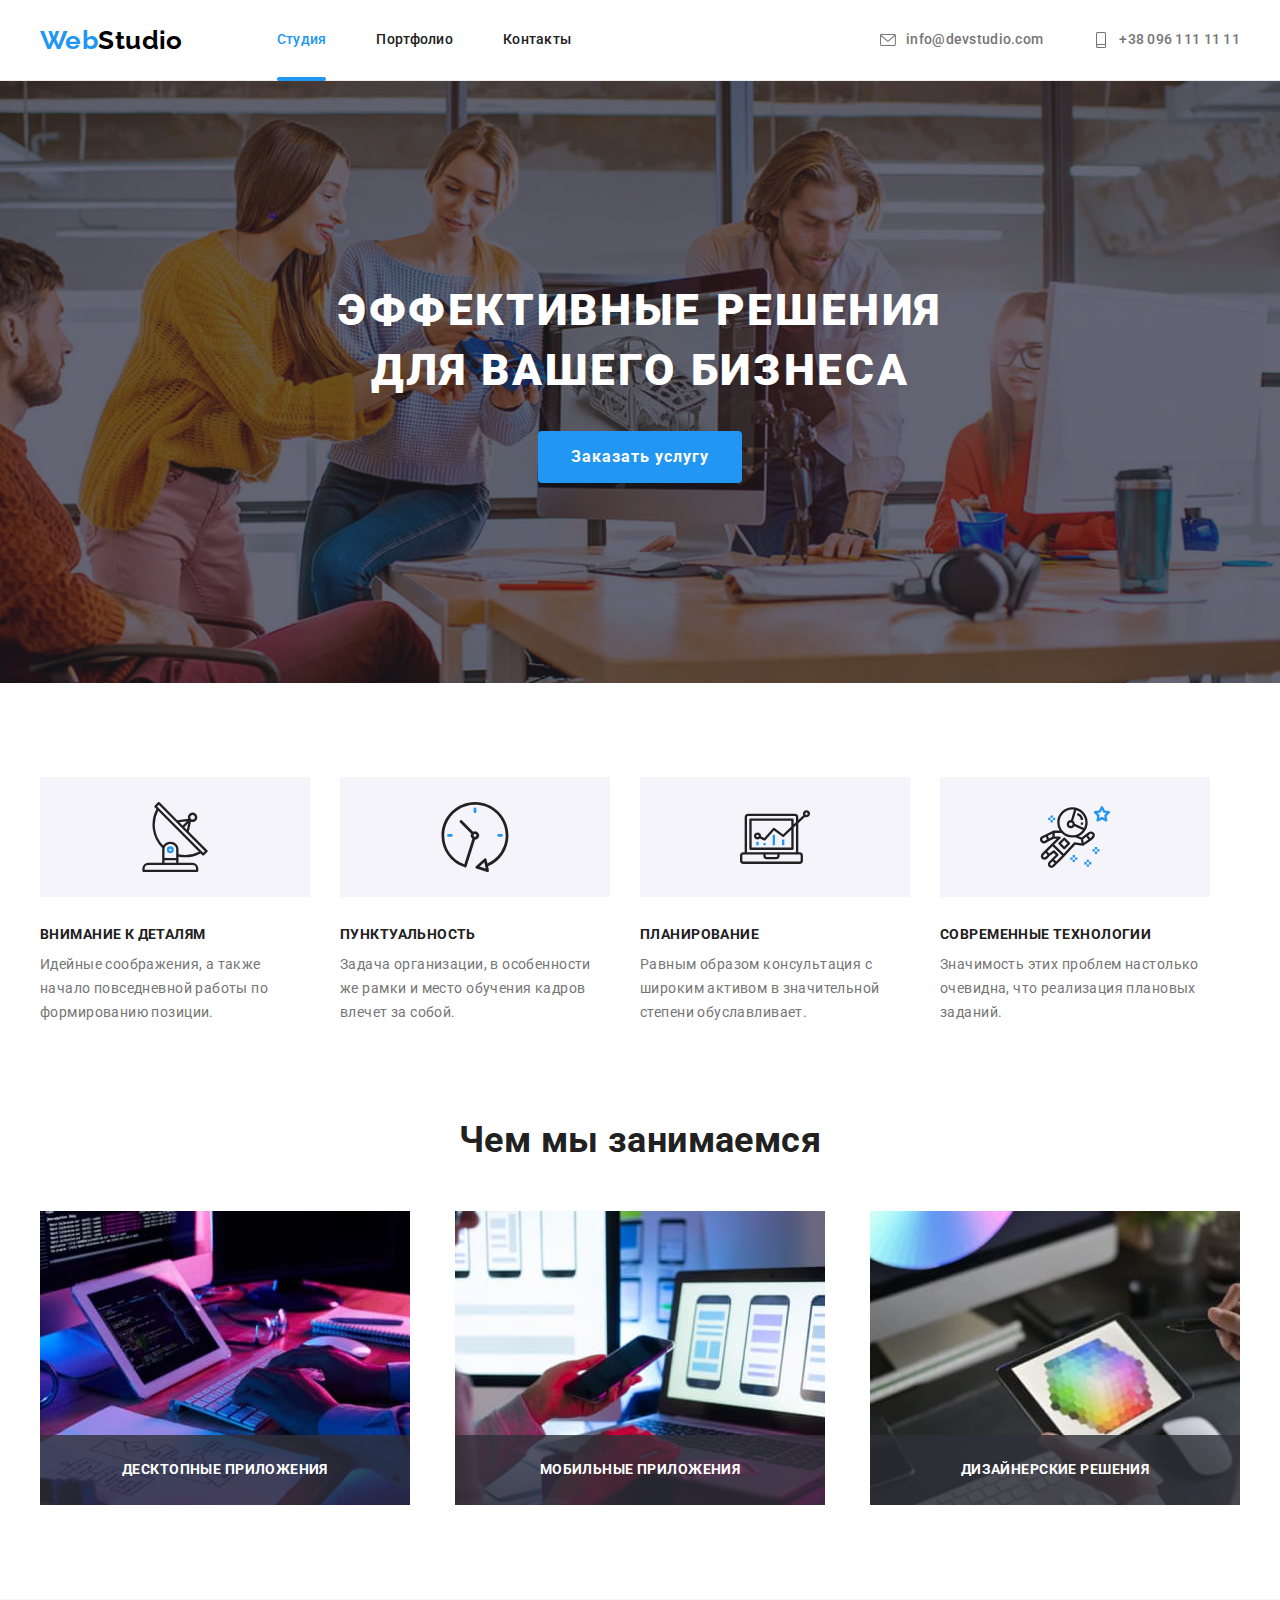
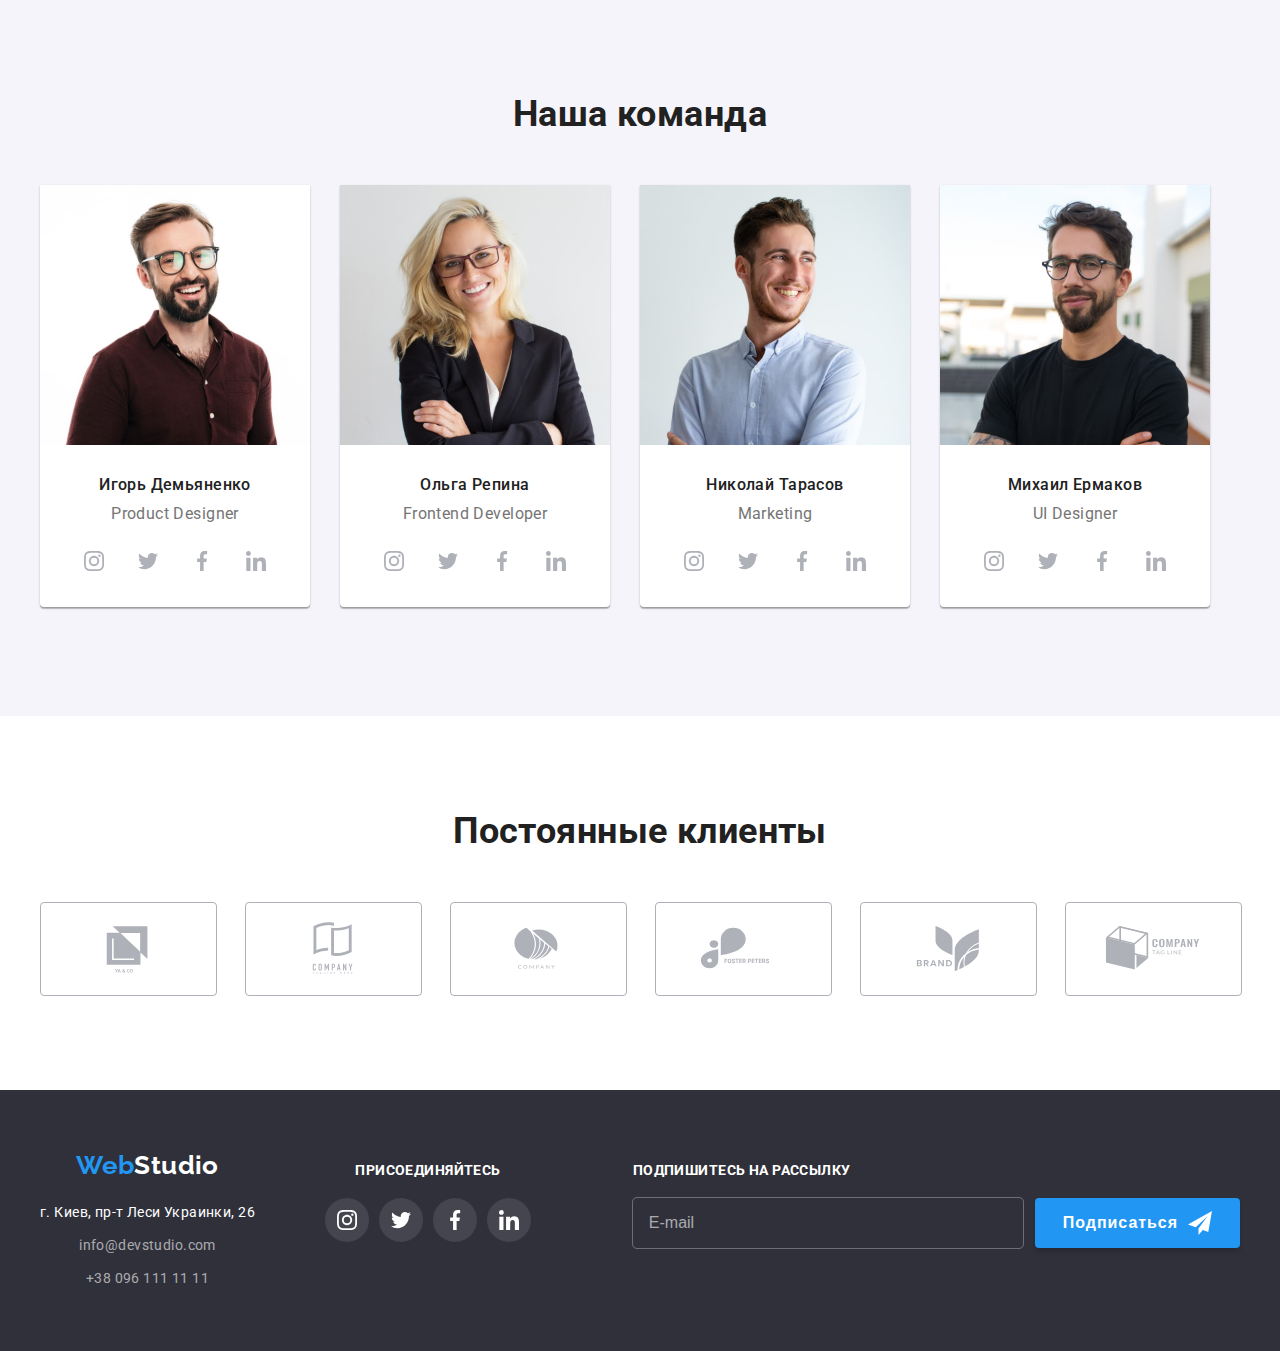
==== commit adc0feb2: "Корегує меню для мобільної версії" ====
--- a/index.html
+++ b/index.html
@@ -89,9 +89,9 @@
                     <li class="menu-contact__item">
                         <a href="tel:+380961111111" class="link menu-contact__link">+38 096 111 11 11</a>
                     </li>
-                    <li class="menu-navigation__item ">
+                    <li class="menu-contact__item">
                         <a href="mailto:info@devstudio.com"
-                            class="link menu-contact__link menu-navigation__link--mail">info@devstudio.com</a>
+                            class="link menu-contact__link menu-contact__link--mail">info@devstudio.com</a>
                     </li>
                 </ul>
                 <ul class="menu-socials list">
--- a/css/main.min.css
+++ b/css/main.min.css
@@ -1,2 +1,2 @@
-:root{--main-color: #757575;--white-color: #ffffff;--blue-color: #2196F3;--black-color: #000000;--title-color: #212121;--grey-cl-icons: #AFB1B8;--background-black-color: #2F303A;--bg-grey-cl: #C4C4C4;--link-contact-footer: rgba(255, 255, 255, 0.6);--bg-cl-footer-icons: rgba(255, 255, 255, 0.1);--bg-cl-hero-btn-hover: #188CE8;--brd-bot-header: #ECECEC;--bg-work-description: rgba(47, 48, 58, 0.8);--bg-portfolio-description: rgba(33, 150, 243, 0.9);--bg-backdrop: rgba(0, 0, 0, 0.2);--border-col-form: rgba(33, 33, 33, 0.2);--placeholder-color: rgba(117, 117, 117, 0.5);--background-color-portfolio-btn: #F5F4FA;--brd-cl-portfolio-fig: #EEEEEE;--fast-time: 250ms;--easy-in-out: cubic-bezier(0.4, 0, 0.2, 1);--main-font-family: Roboto, sans-serif}.hidden{position:absolute;white-space:nowrap;width:1px;height:1px;overflow:hidden;border:0;padding:0;clip:rect(0 0 0 0);-webkit-clip-path:inset(50%);clip-path:inset(50%);margin:-1px}body{margin:0;font-family:var(--main-font-family);font-weight:400;font-size:14px;line-height:1.71;letter-spacing:.03em;color:var(--main-color);background-color:var(--white-color)}.section{padding-top:60px;padding-bottom:60px}.btn{font-family:inherit;cursor:pointer}.title{font-weight:700;font-size:36px;line-height:1.17;text-align:center;color:var(--title-color)}.container{padding-left:15px;padding-right:15px;margin-left:auto;margin-right:auto}@media screen and (min-width: 480px){.container{width:480px}}@media screen and (min-width: 768px){.container{width:768px}}@media screen and (min-width: 1200px){.container{width:1200px}}h1,h2,h3,h4,h5,h6,p{margin:0}img{display:block;max-width:100%;height:auto}.list{list-style:none;margin:0;padding:0}.link{text-decoration:none}.backdrop{position:fixed;top:0;left:0;width:100%;height:100%;background-color:var(--bg-backdrop);z-index:10;opacity:1;-webkit-transition:opacity var(--fast-time) var(--easy-in-out),visibility var(--fast-time) var(--easy-in-out);transition:opacity var(--fast-time) var(--easy-in-out),visibility var(--fast-time) var(--easy-in-out)}.backdrop.is-hidden{visibility:hidden;opacity:0;pointer-events:none}.backdrop.is-hidden .modal-wrapper{-webkit-transform:scale(0.3),translate(-50%, -50%);transform:scale(0.3),translate(-50%, -50%);opacity:0}.backdrop .modal-wrapper{-webkit-transform:scale(1),translate(-50%, -50%);transform:scale(1),translate(-50%, -50%);opacity:1}.modal-wrapper{position:absolute;top:50%;left:50%;-webkit-transform:translate(-50%, -50%);transform:translate(-50%, -50%);width:auto;height:auto;padding:40px;background-color:var(--white-color);-webkit-box-shadow:0px 1px 3px rgba(0,0,0,0.12),0px 1px 1px rgba(0,0,0,0.14),0px 2px 1px rgba(0,0,0,0.2);box-shadow:0px 1px 3px rgba(0,0,0,0.12),0px 1px 1px rgba(0,0,0,0.14),0px 2px 1px rgba(0,0,0,0.2);border-radius:4px;-webkit-transition:opacity var(--fast-time) var(--easy-in-out),-webkit-transform var(--fast-time) var(--easy-in-out);transition:opacity var(--fast-time) var(--easy-in-out),-webkit-transform var(--fast-time) var(--easy-in-out);transition:transform var(--fast-time) var(--easy-in-out),opacity var(--fast-time) var(--easy-in-out);transition:transform var(--fast-time) var(--easy-in-out),opacity var(--fast-time) var(--easy-in-out),-webkit-transform var(--fast-time) var(--easy-in-out)}@media screen and (min-width: 1200px){.modal-wrapper{width:528px}}.modal-btn{display:-webkit-box;display:-ms-flexbox;display:flex;-webkit-box-pack:center;-ms-flex-pack:center;justify-content:center;-webkit-box-align:center;-ms-flex-align:center;align-items:center;padding:0;position:absolute;top:8px;right:8px;border:1px solid rgba(0,0,0,0.1);border-radius:50%;width:30px;height:30px;background-color:var(--white-color);-webkit-transition:fill var(--fast-time) var(--easy-in-out);transition:fill var(--fast-time) var(--easy-in-out)}.modal-btn:hover,.modal-btn:focus{fill:var(--blue-color)}.input-container{display:block;position:relative;height:40px;margin-right:auto;margin-left:auto;margin-bottom:28px}.label-form{display:block;text-align:start;position:absolute;left:42px;top:50%;-webkit-transform:translateY(-50%);transform:translateY(-50%);cursor:pointer;font-size:12px;line-height:1.16;letter-spacing:0.01em;-webkit-transition:-webkit-transform var(--fast-time) var(--easy-in-out);transition:-webkit-transform var(--fast-time) var(--easy-in-out);transition:transform var(--fast-time) var(--easy-in-out);transition:transform var(--fast-time) var(--easy-in-out), -webkit-transform var(--fast-time) var(--easy-in-out)}.input-form{padding-left:42px;display:block;width:100%;height:40px;z-index:5;border:0;border:1px solid var(--border-col-form);border-radius:4px;cursor:pointer;-webkit-transition:border var(--fast-time) var(--easy-in-out);transition:border var(--fast-time) var(--easy-in-out)}.input-form:focus{border:1px solid var(--blue-color);outline:transparent}.input-form:focus ~ .input-icon{fill:var(--blue-color)}.input-form:focus ~ .label-form,.input-form:not(:placeholder-shown) ~ .label-form{-webkit-transform:translate(-42px, -37px);transform:translate(-42px, -37px)}.input-icon{display:block;position:absolute;left:12px;top:11px;z-index:0}.modal-form__title{display:block;margin-bottom:30px;font-weight:700;font-size:20px;line-height:1.17}.textarea-container{position:relative;margin-bottom:20px}.label-form-comment{display:block;text-align:start;position:absolute;top:-18px;font-size:12px;line-height:1.16;letter-spacing:0.01em;cursor:pointer}.textarea-form-comment{display:block;text-align:start;resize:none;width:100%;height:120px;padding:12px 16px;border:1px solid var(--border-col-form);border-radius:4px;cursor:pointer;-webkit-transition:border var(--fast-time) var(--easy-in-out);transition:border var(--fast-time) var(--easy-in-out)}.textarea-form-comment:focus{border:1px solid var(--blue-color);outline:transparent}.textarea-form-comment::-webkit-input-placeholder{font-size:12px;line-height:14px;letter-spacing:0.01em;color:var(--placeholder-color)}.textarea-form-comment:-ms-input-placeholder{font-size:12px;line-height:14px;letter-spacing:0.01em;color:var(--placeholder-color)}.textarea-form-comment::-ms-input-placeholder{font-size:12px;line-height:14px;letter-spacing:0.01em;color:var(--placeholder-color)}.textarea-form-comment::placeholder{font-size:12px;line-height:14px;letter-spacing:0.01em;color:var(--placeholder-color)}.form-policy-group{display:-webkit-box;display:-ms-flexbox;display:flex;-ms-flex-wrap:wrap;flex-wrap:wrap;-webkit-box-align:center;-ms-flex-align:center;align-items:center;-webkit-box-pack:center;-ms-flex-pack:center;justify-content:center;margin-bottom:30px;cursor:pointer}@media screen and (max-width: 1199px){.form-policy-group{font-size:12px;line-height:1.17;letter-spacing:.02em}}.checkbox{-webkit-appearance:none;-moz-appearance:none;appearance:none}.custom-checkbox{display:-webkit-box;display:-ms-flexbox;display:flex;-webkit-box-pack:center;-ms-flex-pack:center;justify-content:center;-webkit-box-align:center;-ms-flex-align:center;align-items:center;margin-right:7px;width:16px;height:15px;outline:2px solid black;outline-offset:-2px;border-radius:2px}.custom-checkbox-icon{opacity:0;-webkit-transition:opacity var(--fast-time) var(--easy-in-out);transition:opacity var(--fast-time) var(--easy-in-out)}.checkbox:checked+.custom-checkbox{outline:2px solid var(--blue-color)}.checkbox:checked+.custom-checkbox .custom-checkbox-icon{opacity:1}.contract-form{font-family:inherit;font-size:inherit;line-height:inherit;letter-spacing:inherit;color:var(--blue-color)}.form-btn{padding:10px 55px;background-color:var(--blue-color);color:var(--white-color);cursor:pointer;font-weight:700;font-size:16px;line-height:1.86;letter-spacing:0.06em;-webkit-box-shadow:0px 4px 4px rgba(0,0,0,0.15);box-shadow:0px 4px 4px rgba(0,0,0,0.15);border-radius:4px;border:none;-webkit-transition:background-color var(--fast-time) var(--easy-in-out);transition:background-color var(--fast-time) var(--easy-in-out)}.form-btn:focus,.form-btn:hover{background-color:var(--bg-cl-hero-btn-hover)}.logo{font-family:Raleway, sans-serif;font-weight:700;font-size:26px;line-height:1.19;text-decoration:none;color:var(--blue-color)}.logo--black{color:var(--black-color)}.logo--white{color:var(--white-color)}.logo--center{display:block;text-align:center}.header{border-bottom:1px solid var(--brd-bot-header)}.header__container{display:-webkit-box;display:-ms-flexbox;display:flex;-webkit-box-align:center;-ms-flex-align:center;align-items:center;position:relative}@media screen and (max-width: 1199px){.header__container{-webkit-box-pack:justify;-ms-flex-pack:justify;justify-content:space-between}}@media screen and (min-width: 1200px){.header__logo{margin-right:94px}}@media screen and (max-width: 768px){.navigation{display:none}}.navigation__list{display:-webkit-box;display:-ms-flexbox;display:flex;-webkit-box-align:center;-ms-flex-align:center;align-items:center}.navigation__item:not(:last-child){margin-right:50px}.navigation__link{position:relative;display:block;padding-top:32px;padding-bottom:32px;font-weight:500;font-size:inherit;line-height:1.14;letter-spacing:.02em;color:var(--title-color);-webkit-transition:color var(--fast-time) var(--easy-in-out);transition:color var(--fast-time) var(--easy-in-out)}.navigation__link:focus,.navigation__link:hover{color:var(--blue-color);fill:var(--blue-color)}.navigation__link::after{position:absolute;content:"";display:block;height:4px;width:100%;background-color:var(--blue-color);bottom:-1px;left:0;border-radius:2px;opacity:0;-webkit-transition:opacity var(--fast-time) var(--easy-in-out);transition:opacity var(--fast-time) var(--easy-in-out)}.navigation__link:hover::after,.navigation__link:focus::after{opacity:1}.navigation__link--current{color:var(--blue-color)}.navigation__link--current::after{position:absolute;content:"";display:block;height:4px;width:100%;background-color:var(--blue-color);bottom:-1px;left:0;border-radius:2px;opacity:1}@media screen and (max-width: 768px){.header__contact{display:none}}@media screen and (min-width: 1200px){.header__contact{display:-webkit-box;display:-ms-flexbox;display:flex;margin-left:auto}}@media screen and (max-width: 1199px){.header__item:not(:last-child){margin-bottom:10px}}@media screen and (min-width: 1200px){.header__item:not(:last-child){margin-right:50px}}.header__link{display:-webkit-box;display:-ms-flexbox;display:flex;-webkit-box-align:center;-ms-flex-align:center;align-items:center;font-weight:500;font-size:inherit;line-height:1.14;letter-spacing:.02em;color:var(--main-color);fill:var(--main-color);-webkit-transition:color var(--fast-time) var(--easy-in-out);transition:color var(--fast-time) var(--easy-in-out)}@media screen and (min-width: 1200px){.header__link{padding-top:32px;padding-bottom:32px}}.header__link:focus,.header__link:hover{color:var(--blue-color);fill:var(--blue-color)}.header__icon{margin-right:10px}.menu-btn{border:0;background-color:var(--white-color);padding:0;display:block;width:40px;height:40px;position:relative;z-index:10;color:var(--blue-color);-webkit-transition:fill var(--fast-time) var(--easy-in-out);transition:fill var(--fast-time) var(--easy-in-out)}@media screen and (min-width: 768px){.menu-btn{display:none}}.menu-btn .header__cross-icon{display:none}.menu-btn:hover,.menu-btn:focus .header__menu-icon{fill:var(--blue-color)}.menu-btn:hover,.menu-btn:focus .header__cross-icon{fill:var(--blue-color)}.menu-btn.is-open .header__cross-icon{display:block}.menu-btn.is-open .header__menu-icon{display:none}@media screen and (max-width: 768px){.menu-btn.is-open ~ .menu-container{display:block;-webkit-transform:translateX(0);transform:translateX(0);-webkit-transition:-webkit-transform var(--fast-time) var(--easy-in-out);transition:-webkit-transform var(--fast-time) var(--easy-in-out);transition:transform var(--fast-time) var(--easy-in-out);transition:transform var(--fast-time) var(--easy-in-out), -webkit-transform var(--fast-time) var(--easy-in-out)}}.menu-btn ~ .menu-container{-webkit-transition:-webkit-transform var(--fast-time) var(--easy-in-out);transition:-webkit-transform var(--fast-time) var(--easy-in-out);transition:transform var(--fast-time) var(--easy-in-out);transition:transform var(--fast-time) var(--easy-in-out), -webkit-transform var(--fast-time) var(--easy-in-out)}.menu-btn.is-open{top:0}.header__cross-icon{position:absolute;left:11px;top:11px}.menu-container{width:100%;position:absolute;top:0;left:0;z-index:9;-webkit-transform:translateX(-800px);transform:translateX(-800px);padding:48px 40px;background-color:var(--white-color)}@media screen and (min-width: 768px){.menu-container{display:none}}.menu-navigation{margin-bottom:302px}.menu-navigation__item:not(:last-child){margin-bottom:32px}.menu-navigation__link{font-weight:500;font-size:40px;line-height:1.17;letter-spacing:.02em;color:var(--title-color);-webkit-transition:color var(--fast-time) var(--easy-in-out);transition:color var(--fast-time) var(--easy-in-out)}.menu-navigation__link:hover,.menu-navigation__link:focus{color:var(--blue-color)}.menu-navigation__link--current{color:var(--blue-color)}.menu-contact{margin-bottom:64px}.menu-contact__item:not(:last-child){margin-bottom:32px}.menu-contact__link{font-weight:500;font-size:34px;line-height:1.17;letter-spacing:.02em;color:var(--blue-color)}.menu-navigation__link--mail{font-weight:500;font-size:24px;line-height:1.17;letter-spacing:.02em;color:var(--main-color)}.menu-socials{display:-webkit-box;display:-ms-flexbox;display:flex;-ms-flex-wrap:wrap;flex-wrap:wrap}.menu-socials__item:not(:last-child){border-right:1px solid rgba(33,33,33,0.2);padding-right:10px}.menu-socials__item{padding-left:10px}.menu-socials__item:first-child{padding-left:0}.menu-socials__link{font-weight:500;font-size:18px;line-height:1.22;letter-spacing:.02em;color:var(--blue-color)}.hero{max-width:1600px;padding-top:200px;padding-bottom:200px;margin-left:auto;margin-right:auto;background-position:center;background-repeat:no-repeat;background-size:cover;background-color:var(--bg-grey-cl);background-image:url(../images/hero/hero-bg.png),url(../images/hero/hero-img_sm.jpg)}.hero__container{text-align:center}.hero__title{margin-bottom:30px;font-weight:900;font-size:44px;line-height:1.36;letter-spacing:.06em;text-transform:uppercase;color:var(--white-color)}@media screen and (max-width: 1199px){.hero__title{font-weight:900;font-size:26px;line-height:1.62;letter-spacing:.06em;text-transform:uppercase}}@media screen and (-webkit-min-device-pixel-ratio: 2), screen and (min-resolution: 2dppx){.hero{background-image:url(../images/hero/hero-bg.png),url(../images/hero/hero-img_sm@2x.jpg)}}@media screen and (min-width: 768px){.hero{background-image:url(../images/hero/hero-bg.png),url(../images/hero/hero-img_md.jpg)}}@media screen and (min-width: 768px) and (-webkit-min-device-pixel-ratio: 2), screen and (min-width: 768px) and (min-resolution: 2dppx){.hero{background-image:url(../images/hero/hero-bg.png),url(../images/hero/hero-img_md@2x.jpg)}}@media screen and (min-width: 1200px){.hero{background-image:url(../images/hero/hero-bg.png),url(../images/hero/hero-img_lg.jpg)}}@media screen and (min-width: 1200px) and (-webkit-min-device-pixel-ratio: 2), screen and (min-width: 1200px) and (min-resolution: 2dppx){.hero{background-image:url(../images/hero/hero-bg.png),url(../images/hero/hero-img_lg@2x.jpg)}}.hero-btn{display:inline-block;padding:10px 32px;min-width:200px;border:1px solid transparent;border-radius:4px;text-align:center;font-weight:700;font-size:16px;line-height:1.88;letter-spacing:.06em;color:var(--white-color);background-color:var(--blue-color);-webkit-transition:background-color var(--fast-time) var(--easy-in-out);transition:background-color var(--fast-time) var(--easy-in-out)}.hero-btn:focus,.hero-btn:hover{background-color:var(--bg-cl-hero-btn-hover)}@media screen and (min-width: 768px){.benefits-list{display:-webkit-box;display:-ms-flexbox;display:flex;-ms-flex-wrap:wrap;flex-wrap:wrap;margin:-15px}}@media screen and (max-width: 767px){.benefits-list__item{margin-bottom:30px}}@media screen and (min-width: 768px){.benefits-list__item{margin:15px;width:calc((100% - 2 * 30px) / 2)}}@media screen and (min-width: 1200px){.benefits-list__item{-ms-flex-wrap:nowrap;flex-wrap:nowrap;width:calc((100% - 3 * 30px) / 4);max-width:270px}}@media screen and (max-width: 768px){.benefits-list__item:last-child{margin-bottom:0}}.benefits-list__icon{display:-webkit-box;display:-ms-flexbox;display:flex;-webkit-box-pack:center;-ms-flex-pack:center;justify-content:center;-webkit-box-align:center;-ms-flex-align:center;align-items:center;width:100%;height:120px;margin-bottom:30px;background-color:var(--background-color-portfolio-btn)}.benefits-list__title{margin-bottom:10px;font-weight:700;font-size:inherit;line-height:1.14;letter-spacing:inherit;text-transform:uppercase;text-align:center;color:var(--title-color)}@media screen and (min-width: 768px){.benefits-list__title{text-align:start}}@media screen and (max-width: 1199px){.work{display:none}}.work__title{margin-bottom:50px}.work-list{display:-webkit-box;display:-ms-flexbox;display:flex;-webkit-box-pack:justify;-ms-flex-pack:justify;justify-content:space-between}.work-list__item{position:relative}.work-list__item:not(:last-child){margin-right:30px}.work-list__description{display:-webkit-box;display:-ms-flexbox;display:flex;width:100%;height:70px;background-color:var(--bg-work-description);-webkit-box-pack:center;-ms-flex-pack:center;justify-content:center;-webkit-box-align:center;-ms-flex-align:center;align-items:center;position:absolute;left:0;bottom:0;font-weight:700;font-size:inherit;line-height:1.14;letter-spacing:inherit;text-transform:uppercase;color:var(--white-color)}@media screen and (min-width: 768px){.list-team{display:-webkit-box;display:-ms-flexbox;display:flex;-ms-flex-wrap:wrap;flex-wrap:wrap;margin:-15px}}@media screen and (min-width: 768px){.list-team .item{margin:15px;width:calc((100% - 2 * 30px) / 2)}}@media screen and (min-width: 1200px){.list-team .item{margin:15px;width:calc((100% - 3 * 30px) / 4);max-width:270px}}.list-team .item:not(:last-child){margin-bottom:30px}.list-team .title{margin-bottom:10px}.list-team .text{margin-bottom:16px}.list-team .title{font-weight:500;font-size:16px;line-height:1.19;letter-spacing:inherit;text-align:center;color:var(--title-color)}.team{margin-left:auto;margin-right:auto;background-color:var(--background-color-portfolio-btn)}.figure{margin:0;-webkit-box-shadow:0px 1px 3px rgba(0,0,0,0.12),0px 1px 1px rgba(0,0,0,0.14),0px 2px 1px rgba(0,0,0,0.2);box-shadow:0px 1px 3px rgba(0,0,0,0.12),0px 1px 1px rgba(0,0,0,0.14),0px 2px 1px rgba(0,0,0,0.2);border-radius:0px 0px 4px 4px;background-color:var(--white-color)}.figcaption{padding-top:30px;padding-bottom:24px}.title-team{margin-bottom:50px}.text{font-weight:inherit;font-size:16px;line-height:1.19;letter-spacing:inherit;text-align:center}.list-team-icons{display:-webkit-box;display:-ms-flexbox;display:flex;width:206px;height:44px;margin-left:auto;margin-right:auto;-webkit-box-pack:center;-ms-flex-pack:center;justify-content:center;-webkit-box-align:center;-ms-flex-align:center;align-items:center}.item-icons:not(:last-child){margin-right:10px}.link-team-icons{display:-webkit-box;display:-ms-flexbox;display:flex;-webkit-box-pack:center;-ms-flex-pack:center;justify-content:center;-webkit-box-align:center;-ms-flex-align:center;align-items:center;width:44px;height:44px;border-radius:50%;fill:var(--grey-cl-icons);-webkit-transition:background-color var(--fast-time) var(--easy-in-out),fill var(--fast-time) var(--easy-in-out);transition:background-color var(--fast-time) var(--easy-in-out),fill var(--fast-time) var(--easy-in-out)}.link-team-icons:hover,.link-team-icons:focus{fill:var(--white-color);background-color:var(--bg-cl-hero-btn-hover);border-radius:50%}.clients__title{margin-bottom:30px}@media screen and (min-width: 1200px){.clients__title{margin-bottom:50px}}.logo-list{display:-webkit-box;display:-ms-flexbox;display:flex;-ms-flex-wrap:wrap;flex-wrap:wrap;margin:-15px}.logo-list__item{margin:15px;width:calc((100% - 2 * 30px) / 2)}@media screen and (min-width: 768px){.logo-list__item{width:calc((100% - 3 * 30px) / 3)}}@media screen and (min-width: 1200px){.logo-list__item{width:calc((100% - 6 * 30px) / 6)}}.logo-list__link{display:-webkit-box;display:-ms-flexbox;display:flex;-webkit-box-pack:center;-ms-flex-pack:center;justify-content:center;-webkit-box-align:center;-ms-flex-align:center;align-items:center;width:100%;height:92px;border:1px solid #AFB1B8;border-radius:4px;fill:var(--grey-cl-icons);-webkit-transition:fill var(--fast-time) var(--easy-in-out),border var(--fast-time) var(--easy-in-out);transition:fill var(--fast-time) var(--easy-in-out),border var(--fast-time) var(--easy-in-out)}.logo-list__link:hover,.logo-list__link:focus{border:1px solid var(--blue-color);fill:var(--blue-color)}.footer{margin-left:auto;margin-right:auto;padding-top:60px;padding-bottom:60px;background-color:var(--background-black-color)}@media screen and (min-width: 1200px){.footer-container-address{margin-right:70px}}.footer-list-address{margin-top:20px;margin-bottom:60px;text-align:center}@media screen and (min-width: 768px){.footer-list-address{margin-bottom:0}}.footer-list-address .item:not(:last-child){margin-bottom:9px}.footer-address{font-style:normal;color:var(--white-color)}.link-contact-footer{color:var(--link-contact-footer)}@media screen and (min-width: 1200px){.footer-container{display:-webkit-box;display:-ms-flexbox;display:flex;-webkit-box-pack:justify;-ms-flex-pack:justify;justify-content:space-between}}@media screen and (min-width: 768px){.footer-container__tablet{display:-webkit-box;display:-ms-flexbox;display:flex;-ms-flex-pack:distribute;justify-content:space-around;margin-bottom:60px}}@media screen and (min-width: 1200px){.footer-container__tablet{margin-bottom:0}}.social-networks-footer{margin-bottom:60px;text-align:center}@media screen and (min-width: 768px){.social-networks-footer{margin-bottom:0;margin-top:5px}}@media screen and (min-width: 1200px){.social-networks-footer{margin-top:12px}}.footer-title{font-weight:700;font-size:inherit;line-height:1.17;letter-spacing:inherit;text-transform:uppercase;color:var(--white-color);margin-bottom:20px}.link-footer-icons{display:-webkit-box;display:-ms-flexbox;display:flex;-webkit-box-pack:center;-ms-flex-pack:center;justify-content:center;-webkit-box-align:center;-ms-flex-align:center;align-items:center;width:44px;height:44px;background-color:var(--bg-cl-footer-icons);border-radius:50%;fill:var(--white-color);-webkit-transition:background-color var(--fast-time) var(--easy-in-out);transition:background-color var(--fast-time) var(--easy-in-out)}.link-footer-icons:hover,.link-footer-icons:focus{background-color:var(--blue-color);border-radius:50%}.list-footer-icons{display:-webkit-box;display:-ms-flexbox;display:flex;max-height:44px;-webkit-box-pack:center;-ms-flex-pack:center;justify-content:center}.item-footer-icons:not(:last-child){margin-right:10px}.footer-form{display:block;text-align:center}@media screen and (min-width: 1200px){.footer-form{margin-top:12px}}.label-footer{display:inline-block;margin-bottom:20px;font-weight:700;font-size:inherit;line-height:1.17;letter-spacing:inherit;text-transform:uppercase;color:var(--white-color)}@media screen and (min-width: 1200px){.label-footer{display:block;text-align:start}}.input-footer{width:100%;max-height:50px;margin-bottom:20px;max-width:450px;border:none;outline:1px solid rgba(255,255,255,0.3);border-radius:4px;background-color:transparent;padding:15px 16px;color:var(--link-contact-footer);font-size:16px;line-height:1.25}@media screen and (min-width: 1200px){.input-footer{width:358px;margin-bottom:0;margin-right:12px}}.input-footer::-webkit-input-placeholder{font-size:16px;line-height:1.25;color:var(--link-contact-footer)}.input-footer:-ms-input-placeholder{font-size:16px;line-height:1.25;color:var(--link-contact-footer)}.input-footer::-ms-input-placeholder{font-size:16px;line-height:1.25;color:var(--link-contact-footer)}.input-footer::placeholder{font-size:16px;line-height:1.25;color:var(--link-contact-footer)}.footer-btn-form{margin-right:auto;margin-left:auto;display:-webkit-box;display:-ms-flexbox;display:flex;-webkit-box-pack:center;-ms-flex-pack:center;justify-content:center;-webkit-box-align:center;-ms-flex-align:center;align-items:center;padding:10px 28px;-webkit-box-shadow:0px 4px 4px rgba(0,0,0,0.15);box-shadow:0px 4px 4px rgba(0,0,0,0.15);border-radius:4px;border:none;background-color:var(--blue-color);color:var(--white-color);font-weight:700;font-size:16px;line-height:1.88;letter-spacing:.06em;cursor:pointer;-webkit-transition:background-color var(--fast-time) var(--easy-in-out);transition:background-color var(--fast-time) var(--easy-in-out)}.footer-btn-form:focus,.footer-btn-form:hover{background-color:var(--bg-cl-hero-btn-hover)}.footer-btn-icon-form{margin-left:10px}@media screen and (min-width: 1200px){.input-btn-form-footer{display:-webkit-box;display:-ms-flexbox;display:flex;height:50px}}.list-button{display:-webkit-box;display:-ms-flexbox;display:flex;-ms-flex-wrap:wrap;flex-wrap:wrap;-webkit-box-pack:start;-ms-flex-pack:start;justify-content:start;margin-bottom:50px;margin-right:auto}@media screen and (min-width: 768px){.list-button{-webkit-box-pack:center;-ms-flex-pack:center;justify-content:center}}.portfolio .item:not(:last-child){margin-right:8px}@media screen and (max-width: 767px){.portfolio .item:nth-last-child(-n+2){margin-top:15px}}@media screen and (max-width: 404px){.portfolio .item:nth-last-child(-n+3){margin-top:15px}}.portfolio-btn{padding:6px 22px;border:1px solid transparent;border-radius:4px;font-weight:500;font-size:16px;line-height:1.62;letter-spacing:inherit;text-align:center;color:var(--title-color);background-color:var(--background-color-portfolio-btn);-webkit-transition:background-color var(--fast-time) var(--easy-in-out),color var(--fast-time) var(--easy-in-out),-webkit-box-shadow var(--fast-time) var(--easy-in-out);transition:background-color var(--fast-time) var(--easy-in-out),color var(--fast-time) var(--easy-in-out),-webkit-box-shadow var(--fast-time) var(--easy-in-out);transition:background-color var(--fast-time) var(--easy-in-out),color var(--fast-time) var(--easy-in-out),box-shadow var(--fast-time) var(--easy-in-out);transition:background-color var(--fast-time) var(--easy-in-out),color var(--fast-time) var(--easy-in-out),box-shadow var(--fast-time) var(--easy-in-out),-webkit-box-shadow var(--fast-time) var(--easy-in-out)}.portfolio-btn:focus,.portfolio-btn:hover{background-color:var(--blue-color);color:var(--white-color);-webkit-box-shadow:0px 3px 1px rgba(0,0,0,0.1),0px 1px 2px rgba(0,0,0,0.08),0px 2px 2px rgba(0,0,0,0.12);box-shadow:0px 3px 1px rgba(0,0,0,0.1),0px 1px 2px rgba(0,0,0,0.08),0px 2px 2px rgba(0,0,0,0.12)}.current-portfolio{background-color:var(--blue-color);color:var(--white-color)}.list-portfolio{display:-webkit-box;display:-ms-flexbox;display:flex;-ms-flex-wrap:wrap;flex-wrap:wrap;-webkit-box-pack:center;-ms-flex-pack:center;justify-content:center;margin:-15px}@media screen and (min-width: 768px) and (max-width: 1199px){.list-portfolio{-webkit-box-pack:start;-ms-flex-pack:start;justify-content:start}}.figcaption-portfolio{padding-top:20px;padding-bottom:20px;padding-left:24px;padding-right:24px}.portfolio-item{position:relative;border:1px solid var(--brd-cl-portfolio-fig);margin:15px;background-color:var(--white-color);-webkit-transition:-webkit-box-shadow var(--fast-time) var(--easy-in-out);transition:-webkit-box-shadow var(--fast-time) var(--easy-in-out);transition:box-shadow var(--fast-time) var(--easy-in-out);transition:box-shadow var(--fast-time) var(--easy-in-out), -webkit-box-shadow var(--fast-time) var(--easy-in-out)}@media screen and (min-width: 480px) and (max-width: 767px){.portfolio-item{width:100%}}@media screen and (min-width: 768px) and (max-width: 1199px){.portfolio-item{width:calc((100% - 3 * 30px) / 2)}}.portfolio-item:hover,.portfolio-item:focus{-webkit-box-shadow:0px 1px 1px rgba(0,0,0,0.12),0px 4px 4px rgba(0,0,0,0.06),1px 4px 6px rgba(0,0,0,0.16);box-shadow:0px 1px 1px rgba(0,0,0,0.12),0px 4px 4px rgba(0,0,0,0.06),1px 4px 6px rgba(0,0,0,0.16)}.portfolio-figure{margin:0}.title-cards{margin-bottom:4px;font-weight:700;font-size:18px;line-height:2;letter-spacing:.06em;color:var(--title-color)}.text-cards{font-weight:inherit;font-size:16px;line-height:1.88;letter-spacing:inherit;color:var(--main-color)}.img-portfolio-description{position:absolute;display:-webkit-box;display:-ms-flexbox;display:flex;-webkit-box-pack:center;-ms-flex-pack:center;justify-content:center;-webkit-box-align:center;-ms-flex-align:center;align-items:center;padding-left:24px;padding-right:24px;max-width:100%;height:294px;-webkit-transition:-webkit-transform var(--fast-time) var(--easy-in-out);transition:-webkit-transform var(--fast-time) var(--easy-in-out);transition:transform var(--fast-time) var(--easy-in-out);transition:transform var(--fast-time) var(--easy-in-out), -webkit-transform var(--fast-time) var(--easy-in-out);background-color:var(--bg-portfolio-description);font-weight:inherit;font-size:18px;line-height:1.56;letter-spacing:inherit;color:var(--white-color)}.portfolio-item .link:hover .img-portfolio-description,.portfolio-item .link:focus .img-portfolio-description{-webkit-transform:translateY(-294px);transform:translateY(-294px)}.img-cont-portfolio{position:relative;overflow:hidden}
+:root{--main-color: #757575;--white-color: #ffffff;--blue-color: #2196F3;--black-color: #000000;--title-color: #212121;--grey-cl-icons: #AFB1B8;--background-black-color: #2F303A;--bg-grey-cl: #C4C4C4;--link-contact-footer: rgba(255, 255, 255, 0.6);--bg-cl-footer-icons: rgba(255, 255, 255, 0.1);--bg-cl-hero-btn-hover: #188CE8;--brd-bot-header: #ECECEC;--bg-work-description: rgba(47, 48, 58, 0.8);--bg-portfolio-description: rgba(33, 150, 243, 0.9);--bg-backdrop: rgba(0, 0, 0, 0.2);--border-col-form: rgba(33, 33, 33, 0.2);--placeholder-color: rgba(117, 117, 117, 0.5);--background-color-portfolio-btn: #F5F4FA;--brd-cl-portfolio-fig: #EEEEEE;--fast-time: 250ms;--easy-in-out: cubic-bezier(0.4, 0, 0.2, 1);--main-font-family: Roboto, sans-serif}.hidden{position:absolute;white-space:nowrap;width:1px;height:1px;overflow:hidden;border:0;padding:0;clip:rect(0 0 0 0);-webkit-clip-path:inset(50%);clip-path:inset(50%);margin:-1px}body{margin:0;font-family:var(--main-font-family);font-weight:400;font-size:14px;line-height:1.71;letter-spacing:.03em;color:var(--main-color);background-color:var(--white-color)}.section{padding-top:60px;padding-bottom:60px}@media screen and (min-width: 1200px){.section{padding-top:94px;padding-bottom:94px}}.btn{font-family:inherit;cursor:pointer}.title{font-weight:700;font-size:36px;line-height:1.17;text-align:center;color:var(--title-color)}.container{padding-left:15px;padding-right:15px;margin-left:auto;margin-right:auto}@media screen and (min-width: 480px) and (max-width: 768px){.container{max-width:480px}}@media screen and (min-width: 768px){.container{width:768px}}@media screen and (min-width: 1200px){.container{width:1200px}}h1,h2,h3,h4,h5,h6,p{margin:0}img,picture{display:block;max-width:100%;height:auto}.list{list-style:none;margin:0;padding:0}.link{text-decoration:none}.backdrop{position:fixed;top:0;left:0;width:100%;height:100%;background-color:var(--bg-backdrop);z-index:10;opacity:1;-webkit-transition:opacity var(--fast-time) var(--easy-in-out),visibility var(--fast-time) var(--easy-in-out);transition:opacity var(--fast-time) var(--easy-in-out),visibility var(--fast-time) var(--easy-in-out)}.backdrop.is-hidden{visibility:hidden;opacity:0;pointer-events:none}.backdrop.is-hidden .modal-wrapper{-webkit-transform:scale(0.3),translate(-50%, -50%);transform:scale(0.3),translate(-50%, -50%);opacity:0}.backdrop .modal-wrapper{-webkit-transform:scale(1),translate(-50%, -50%);transform:scale(1),translate(-50%, -50%);opacity:1}.modal-wrapper{position:absolute;top:50%;left:50%;-webkit-transform:translate(-50%, -50%);transform:translate(-50%, -50%);width:auto;height:auto;padding:40px;background-color:var(--white-color);-webkit-box-shadow:0px 1px 3px rgba(0,0,0,0.12),0px 1px 1px rgba(0,0,0,0.14),0px 2px 1px rgba(0,0,0,0.2);box-shadow:0px 1px 3px rgba(0,0,0,0.12),0px 1px 1px rgba(0,0,0,0.14),0px 2px 1px rgba(0,0,0,0.2);border-radius:4px;-webkit-transition:opacity var(--fast-time) var(--easy-in-out),-webkit-transform var(--fast-time) var(--easy-in-out);transition:opacity var(--fast-time) var(--easy-in-out),-webkit-transform var(--fast-time) var(--easy-in-out);transition:transform var(--fast-time) var(--easy-in-out),opacity var(--fast-time) var(--easy-in-out);transition:transform var(--fast-time) var(--easy-in-out),opacity var(--fast-time) var(--easy-in-out),-webkit-transform var(--fast-time) var(--easy-in-out)}@media screen and (min-width: 1200px){.modal-wrapper{width:528px}}.modal-btn{display:-webkit-box;display:-ms-flexbox;display:flex;-webkit-box-pack:center;-ms-flex-pack:center;justify-content:center;-webkit-box-align:center;-ms-flex-align:center;align-items:center;padding:0;position:absolute;top:8px;right:8px;border:1px solid rgba(0,0,0,0.1);border-radius:50%;width:30px;height:30px;background-color:var(--white-color);-webkit-transition:fill var(--fast-time) var(--easy-in-out);transition:fill var(--fast-time) var(--easy-in-out)}.modal-btn:hover,.modal-btn:focus{fill:var(--blue-color)}.input-container{display:block;position:relative;height:40px;margin-right:auto;margin-left:auto;margin-bottom:28px}.label-form{display:block;text-align:start;position:absolute;left:42px;top:50%;-webkit-transform:translateY(-50%);transform:translateY(-50%);cursor:pointer;font-size:12px;line-height:1.16;letter-spacing:0.01em;-webkit-transition:-webkit-transform var(--fast-time) var(--easy-in-out);transition:-webkit-transform var(--fast-time) var(--easy-in-out);transition:transform var(--fast-time) var(--easy-in-out);transition:transform var(--fast-time) var(--easy-in-out), -webkit-transform var(--fast-time) var(--easy-in-out)}.input-form{padding-left:42px;display:block;width:100%;height:40px;z-index:5;border:0;border:1px solid var(--border-col-form);border-radius:4px;cursor:pointer;-webkit-transition:border var(--fast-time) var(--easy-in-out);transition:border var(--fast-time) var(--easy-in-out)}.input-form:focus{border:1px solid var(--blue-color);outline:transparent}.input-form:focus ~ .input-icon{fill:var(--blue-color)}.input-form:focus ~ .label-form,.input-form:not(:placeholder-shown) ~ .label-form{-webkit-transform:translate(-42px, -37px);transform:translate(-42px, -37px)}.input-icon{display:block;position:absolute;left:12px;top:11px;z-index:0}.modal-form__title{display:block;margin-bottom:30px;font-weight:700;font-size:20px;line-height:1.17}.textarea-container{position:relative;margin-bottom:20px}.label-form-comment{display:block;text-align:start;position:absolute;top:-18px;font-size:12px;line-height:1.16;letter-spacing:0.01em;cursor:pointer}.textarea-form-comment{display:block;text-align:start;resize:none;width:100%;height:120px;padding:12px 16px;border:1px solid var(--border-col-form);border-radius:4px;cursor:pointer;-webkit-transition:border var(--fast-time) var(--easy-in-out);transition:border var(--fast-time) var(--easy-in-out)}.textarea-form-comment:focus{border:1px solid var(--blue-color);outline:transparent}.textarea-form-comment::-webkit-input-placeholder{font-size:12px;line-height:14px;letter-spacing:0.01em;color:var(--placeholder-color)}.textarea-form-comment:-ms-input-placeholder{font-size:12px;line-height:14px;letter-spacing:0.01em;color:var(--placeholder-color)}.textarea-form-comment::-ms-input-placeholder{font-size:12px;line-height:14px;letter-spacing:0.01em;color:var(--placeholder-color)}.textarea-form-comment::placeholder{font-size:12px;line-height:14px;letter-spacing:0.01em;color:var(--placeholder-color)}.form-policy-group{display:-webkit-box;display:-ms-flexbox;display:flex;-ms-flex-wrap:wrap;flex-wrap:wrap;-webkit-box-align:center;-ms-flex-align:center;align-items:center;-webkit-box-pack:center;-ms-flex-pack:center;justify-content:center;margin-bottom:30px;cursor:pointer}@media screen and (max-width: 1199px){.form-policy-group{font-size:12px;line-height:1.17;letter-spacing:.02em}}.checkbox{-webkit-appearance:none;-moz-appearance:none;appearance:none}.custom-checkbox{display:-webkit-box;display:-ms-flexbox;display:flex;-webkit-box-pack:center;-ms-flex-pack:center;justify-content:center;-webkit-box-align:center;-ms-flex-align:center;align-items:center;margin-right:7px;width:16px;height:15px;outline:2px solid black;outline-offset:-2px;border-radius:2px}.custom-checkbox-icon{opacity:0;-webkit-transition:opacity var(--fast-time) var(--easy-in-out);transition:opacity var(--fast-time) var(--easy-in-out)}.checkbox:checked+.custom-checkbox{outline:2px solid var(--blue-color)}.checkbox:checked+.custom-checkbox .custom-checkbox-icon{opacity:1}.contract-form{font-family:inherit;font-size:inherit;line-height:inherit;letter-spacing:inherit;color:var(--blue-color)}.form-btn{padding:10px 55px;background-color:var(--blue-color);color:var(--white-color);cursor:pointer;font-weight:700;font-size:16px;line-height:1.86;letter-spacing:0.06em;-webkit-box-shadow:0px 4px 4px rgba(0,0,0,0.15);box-shadow:0px 4px 4px rgba(0,0,0,0.15);border-radius:4px;border:none;-webkit-transition:background-color var(--fast-time) var(--easy-in-out);transition:background-color var(--fast-time) var(--easy-in-out)}.form-btn:focus,.form-btn:hover{background-color:var(--bg-cl-hero-btn-hover)}.logo{font-family:Raleway, sans-serif;font-weight:700;font-size:26px;line-height:1.19;text-decoration:none;color:var(--blue-color)}.logo--black{color:var(--black-color)}.logo--white{color:var(--white-color)}.logo--center{display:block;text-align:center}.header{border-bottom:1px solid var(--brd-bot-header)}.header__container{display:-webkit-box;display:-ms-flexbox;display:flex;-webkit-box-align:center;-ms-flex-align:center;align-items:center;position:relative}@media screen and (max-width: 1199px){.header__container{-webkit-box-pack:justify;-ms-flex-pack:justify;justify-content:space-between}}@media screen and (min-width: 1200px){.header__logo{margin-right:94px}}@media screen and (max-width: 768px){.navigation{display:none}}.navigation__list{display:-webkit-box;display:-ms-flexbox;display:flex;-webkit-box-align:center;-ms-flex-align:center;align-items:center}.navigation__item:not(:last-child){margin-right:50px}.navigation__link{position:relative;display:block;padding-top:32px;padding-bottom:32px;font-weight:500;font-size:inherit;line-height:1.14;letter-spacing:.02em;color:var(--title-color);-webkit-transition:color var(--fast-time) var(--easy-in-out);transition:color var(--fast-time) var(--easy-in-out)}.navigation__link:focus,.navigation__link:hover{color:var(--blue-color);fill:var(--blue-color)}.navigation__link::after{position:absolute;content:"";display:block;height:4px;width:100%;background-color:var(--blue-color);bottom:-1px;left:0;border-radius:2px;opacity:0;-webkit-transition:opacity var(--fast-time) var(--easy-in-out);transition:opacity var(--fast-time) var(--easy-in-out)}.navigation__link:hover::after,.navigation__link:focus::after{opacity:1}.navigation__link--current{color:var(--blue-color)}.navigation__link--current::after{position:absolute;content:"";display:block;height:4px;width:100%;background-color:var(--blue-color);bottom:-1px;left:0;border-radius:2px;opacity:1}@media screen and (max-width: 768px){.header__contact{display:none}}@media screen and (min-width: 1200px){.header__contact{display:-webkit-box;display:-ms-flexbox;display:flex;margin-left:auto}}@media screen and (max-width: 1199px){.header__item:not(:last-child){margin-bottom:10px}}@media screen and (min-width: 1200px){.header__item:not(:last-child){margin-right:50px}}.header__link{display:-webkit-box;display:-ms-flexbox;display:flex;-webkit-box-align:center;-ms-flex-align:center;align-items:center;font-weight:500;font-size:inherit;line-height:1.14;letter-spacing:.02em;color:var(--main-color);fill:var(--main-color);-webkit-transition:color var(--fast-time) var(--easy-in-out);transition:color var(--fast-time) var(--easy-in-out)}@media screen and (min-width: 1200px){.header__link{padding-top:32px;padding-bottom:32px}}.header__link:focus,.header__link:hover{color:var(--blue-color);fill:var(--blue-color)}.header__icon{margin-right:10px}.menu-btn{border:0;background-color:var(--white-color);padding:0;display:block;width:40px;height:40px;position:relative;z-index:10;color:var(--blue-color);-webkit-transition:fill var(--fast-time) var(--easy-in-out);transition:fill var(--fast-time) var(--easy-in-out)}@media screen and (min-width: 768px){.menu-btn{display:none}}.menu-btn .header__cross-icon{display:none}.menu-btn:hover,.menu-btn:focus .header__menu-icon{fill:var(--blue-color)}.menu-btn:hover,.menu-btn:focus .header__cross-icon{fill:var(--blue-color)}.menu-btn.is-open .header__cross-icon{display:block}.menu-btn.is-open .header__menu-icon{display:none}@media screen and (max-width: 768px){.menu-btn.is-open ~ .menu-container{display:block;-webkit-transform:translateX(0);transform:translateX(0);-webkit-transition:-webkit-transform var(--fast-time) var(--easy-in-out);transition:-webkit-transform var(--fast-time) var(--easy-in-out);transition:transform var(--fast-time) var(--easy-in-out);transition:transform var(--fast-time) var(--easy-in-out), -webkit-transform var(--fast-time) var(--easy-in-out)}}.menu-btn ~ .menu-container{-webkit-transition:-webkit-transform var(--fast-time) var(--easy-in-out);transition:-webkit-transform var(--fast-time) var(--easy-in-out);transition:transform var(--fast-time) var(--easy-in-out);transition:transform var(--fast-time) var(--easy-in-out), -webkit-transform var(--fast-time) var(--easy-in-out)}.menu-btn.is-open{top:0}.header__cross-icon{position:absolute;left:11px;top:11px}.menu-container{width:100%;position:absolute;top:0;left:0;z-index:9;-webkit-transform:translateX(-800px);transform:translateX(-800px);padding:48px 40px;background-color:var(--white-color)}@media screen and (min-width: 768px){.menu-container{display:none}}.menu-navigation{margin-bottom:302px}.menu-navigation__item:not(:last-child){margin-bottom:32px}.menu-navigation__link{font-weight:500;font-size:40px;line-height:1.17;letter-spacing:.02em;color:var(--title-color);-webkit-transition:color var(--fast-time) var(--easy-in-out);transition:color var(--fast-time) var(--easy-in-out)}.menu-navigation__link:hover,.menu-navigation__link:focus{color:var(--blue-color)}.menu-navigation__link--current{color:var(--blue-color)}.menu-contact{margin-bottom:64px}.menu-contact__item:not(:last-child){margin-bottom:32px}.menu-contact__link{font-weight:500;font-size:34px;line-height:1.17;letter-spacing:.02em;color:var(--blue-color)}.menu-contact__link--mail{font-weight:500;font-size:24px;line-height:1.17;letter-spacing:.02em;color:var(--main-color)}.menu-socials{display:-webkit-box;display:-ms-flexbox;display:flex;-ms-flex-wrap:wrap;flex-wrap:wrap}.menu-socials__item{padding-left:10px}.menu-socials__item:not(:last-child){border-right:1px solid rgba(33,33,33,0.2);padding-right:10px}.menu-socials__item:first-child{padding-left:0}.menu-socials__link{font-weight:500;font-size:18px;line-height:1.22;letter-spacing:.02em;color:var(--blue-color)}.hero{max-width:1600px;padding-top:200px;padding-bottom:200px;margin-left:auto;margin-right:auto;background-position:center;background-repeat:no-repeat;background-size:cover;background-color:var(--bg-grey-cl);background-image:url(../images/hero/hero-bg.png),url(../images/hero/hero-img_sm.jpg)}.hero__container{text-align:center}.hero__title{margin-bottom:30px;font-weight:900;font-size:44px;line-height:1.36;letter-spacing:.06em;text-transform:uppercase;color:var(--white-color)}@media screen and (max-width: 1199px){.hero__title{font-weight:900;font-size:26px;line-height:1.62;letter-spacing:.06em;text-transform:uppercase}}@media screen and (-webkit-min-device-pixel-ratio: 2), screen and (min-resolution: 2dppx){.hero{background-image:url(../images/hero/hero-bg.png),url(../images/hero/hero-img_sm@2x.jpg)}}@media screen and (min-width: 768px){.hero{background-image:url(../images/hero/hero-bg.png),url(../images/hero/hero-img_md.jpg)}}@media screen and (min-width: 768px) and (-webkit-min-device-pixel-ratio: 2), screen and (min-width: 768px) and (min-resolution: 2dppx){.hero{background-image:url(../images/hero/hero-bg.png),url(../images/hero/hero-img_md@2x.jpg)}}@media screen and (min-width: 1200px){.hero{background-image:url(../images/hero/hero-bg.png),url(../images/hero/hero-img_lg.jpg)}}@media screen and (min-width: 1200px) and (-webkit-min-device-pixel-ratio: 2), screen and (min-width: 1200px) and (min-resolution: 2dppx){.hero{background-image:url(../images/hero/hero-bg.png),url(../images/hero/hero-img_lg@2x.jpg)}}.hero-btn{display:inline-block;padding:10px 32px;min-width:200px;border:1px solid transparent;border-radius:4px;text-align:center;font-weight:700;font-size:16px;line-height:1.88;letter-spacing:.06em;color:var(--white-color);background-color:var(--blue-color);-webkit-transition:background-color var(--fast-time) var(--easy-in-out);transition:background-color var(--fast-time) var(--easy-in-out)}.hero-btn:focus,.hero-btn:hover{background-color:var(--bg-cl-hero-btn-hover)}.benefits{padding-bottom:0}@media screen and (min-width: 768px){.benefits-list{display:-webkit-box;display:-ms-flexbox;display:flex;-ms-flex-wrap:wrap;flex-wrap:wrap;margin:-15px}}@media screen and (max-width: 767px){.benefits-list__item{margin-bottom:30px}}@media screen and (min-width: 768px){.benefits-list__item{margin:15px;width:calc((100% - 2 * 30px) / 2)}}@media screen and (min-width: 1200px){.benefits-list__item{-ms-flex-wrap:nowrap;flex-wrap:nowrap;width:calc((100% - 3 * 30px) / 4);max-width:270px}}@media screen and (max-width: 768px){.benefits-list__item:last-child{margin-bottom:0}}.benefits-list__icon{display:-webkit-box;display:-ms-flexbox;display:flex;-webkit-box-pack:center;-ms-flex-pack:center;justify-content:center;-webkit-box-align:center;-ms-flex-align:center;align-items:center;width:100%;height:120px;margin-bottom:30px;background-color:var(--background-color-portfolio-btn)}.benefits-list__title{margin-bottom:10px;font-weight:700;font-size:inherit;line-height:1.14;letter-spacing:inherit;text-transform:uppercase;text-align:center;color:var(--title-color)}@media screen and (min-width: 768px){.benefits-list__title{text-align:start}}@media screen and (max-width: 1199px){.work{display:none}}.work__title{margin-bottom:50px}.work-list{display:-webkit-box;display:-ms-flexbox;display:flex;-webkit-box-pack:justify;-ms-flex-pack:justify;justify-content:space-between}.work-list__item{position:relative}.work-list__item:not(:last-child){margin-right:30px}.work-list__description{display:-webkit-box;display:-ms-flexbox;display:flex;width:100%;height:70px;background-color:var(--bg-work-description);-webkit-box-pack:center;-ms-flex-pack:center;justify-content:center;-webkit-box-align:center;-ms-flex-align:center;align-items:center;position:absolute;left:0;bottom:0;font-weight:700;font-size:inherit;line-height:1.14;letter-spacing:inherit;text-transform:uppercase;color:var(--white-color)}@media screen and (min-width: 768px){.list-team{display:-webkit-box;display:-ms-flexbox;display:flex;-ms-flex-wrap:wrap;flex-wrap:wrap;margin:-15px}}@media screen and (min-width: 768px){.list-team .item{margin:15px;width:calc((100% - 2 * 30px) / 2)}}@media screen and (min-width: 1200px){.list-team .item{margin:15px;width:calc((100% - 3 * 30px) / 4);max-width:270px}}.list-team .item:not(:last-child){margin-bottom:30px}.list-team .title{margin-bottom:10px}.list-team .text{margin-bottom:16px}.list-team .title{font-weight:500;font-size:16px;line-height:1.19;letter-spacing:inherit;text-align:center;color:var(--title-color)}.team{margin-left:auto;margin-right:auto;background-color:var(--background-color-portfolio-btn)}.figure{margin:0;-webkit-box-shadow:0px 1px 3px rgba(0,0,0,0.12),0px 1px 1px rgba(0,0,0,0.14),0px 2px 1px rgba(0,0,0,0.2);box-shadow:0px 1px 3px rgba(0,0,0,0.12),0px 1px 1px rgba(0,0,0,0.14),0px 2px 1px rgba(0,0,0,0.2);border-radius:0px 0px 4px 4px;background-color:var(--white-color)}.figcaption{padding-top:30px;padding-bottom:24px}.title-team{margin-bottom:50px}.text{font-weight:inherit;font-size:16px;line-height:1.19;letter-spacing:inherit;text-align:center}.list-team-icons{display:-webkit-box;display:-ms-flexbox;display:flex;width:206px;height:44px;margin-left:auto;margin-right:auto;-webkit-box-pack:center;-ms-flex-pack:center;justify-content:center;-webkit-box-align:center;-ms-flex-align:center;align-items:center}.item-icons:not(:last-child){margin-right:10px}.link-team-icons{display:-webkit-box;display:-ms-flexbox;display:flex;-webkit-box-pack:center;-ms-flex-pack:center;justify-content:center;-webkit-box-align:center;-ms-flex-align:center;align-items:center;width:44px;height:44px;border-radius:50%;fill:var(--grey-cl-icons);-webkit-transition:background-color var(--fast-time) var(--easy-in-out),fill var(--fast-time) var(--easy-in-out);transition:background-color var(--fast-time) var(--easy-in-out),fill var(--fast-time) var(--easy-in-out)}.link-team-icons:hover,.link-team-icons:focus{fill:var(--white-color);background-color:var(--bg-cl-hero-btn-hover);border-radius:50%}.clients__title{margin-bottom:30px}@media screen and (min-width: 1200px){.clients__title{margin-bottom:50px}}.logo-list{display:-webkit-box;display:-ms-flexbox;display:flex;-ms-flex-wrap:wrap;flex-wrap:wrap;margin:-15px}.logo-list__item{margin:15px;width:calc((100% - 2 * 30px) / 2)}@media screen and (min-width: 768px){.logo-list__item{width:calc((100% - 3 * 30px) / 3)}}@media screen and (min-width: 1200px){.logo-list__item{width:calc((100% - 6 * 30px) / 6)}}.logo-list__link{display:-webkit-box;display:-ms-flexbox;display:flex;-webkit-box-pack:center;-ms-flex-pack:center;justify-content:center;-webkit-box-align:center;-ms-flex-align:center;align-items:center;width:100%;height:92px;border:1px solid #AFB1B8;border-radius:4px;fill:var(--grey-cl-icons);-webkit-transition:fill var(--fast-time) var(--easy-in-out),border var(--fast-time) var(--easy-in-out);transition:fill var(--fast-time) var(--easy-in-out),border var(--fast-time) var(--easy-in-out)}.logo-list__link:hover,.logo-list__link:focus{border:1px solid var(--blue-color);fill:var(--blue-color)}.footer{margin-left:auto;margin-right:auto;padding-top:60px;padding-bottom:60px;background-color:var(--background-black-color)}@media screen and (min-width: 1200px){.footer-container-address{margin-right:70px}}.footer-list-address{margin-top:20px;margin-bottom:60px;text-align:center}@media screen and (min-width: 768px){.footer-list-address{margin-bottom:0}}.footer-list-address .item:not(:last-child){margin-bottom:9px}.footer-address{font-style:normal;color:var(--white-color)}.link-contact-footer{color:var(--link-contact-footer)}@media screen and (min-width: 1200px){.footer-container{display:-webkit-box;display:-ms-flexbox;display:flex;-webkit-box-pack:justify;-ms-flex-pack:justify;justify-content:space-between}}@media screen and (min-width: 768px){.footer-container__tablet{display:-webkit-box;display:-ms-flexbox;display:flex;-ms-flex-pack:distribute;justify-content:space-around;margin-bottom:60px}}@media screen and (min-width: 1200px){.footer-container__tablet{margin-bottom:0}}.social-networks-footer{margin-bottom:60px;text-align:center}@media screen and (min-width: 768px){.social-networks-footer{margin-bottom:0;margin-top:5px}}@media screen and (min-width: 1200px){.social-networks-footer{margin-top:12px}}.footer-title{font-weight:700;font-size:inherit;line-height:1.17;letter-spacing:inherit;text-transform:uppercase;color:var(--white-color);margin-bottom:20px}.link-footer-icons{display:-webkit-box;display:-ms-flexbox;display:flex;-webkit-box-pack:center;-ms-flex-pack:center;justify-content:center;-webkit-box-align:center;-ms-flex-align:center;align-items:center;width:44px;height:44px;background-color:var(--bg-cl-footer-icons);border-radius:50%;fill:var(--white-color);-webkit-transition:background-color var(--fast-time) var(--easy-in-out);transition:background-color var(--fast-time) var(--easy-in-out)}.link-footer-icons:hover,.link-footer-icons:focus{background-color:var(--blue-color);border-radius:50%}.list-footer-icons{display:-webkit-box;display:-ms-flexbox;display:flex;max-height:44px;-webkit-box-pack:center;-ms-flex-pack:center;justify-content:center}.item-footer-icons:not(:last-child){margin-right:10px}.footer-form{display:block;text-align:center}@media screen and (min-width: 1200px){.footer-form{margin-top:12px}}.label-footer{display:inline-block;margin-bottom:20px;font-weight:700;font-size:inherit;line-height:1.17;letter-spacing:inherit;text-transform:uppercase;color:var(--white-color)}@media screen and (min-width: 1200px){.label-footer{display:block;text-align:start}}.input-footer{max-height:50px;margin-bottom:20px;border:none;outline:1px solid rgba(255,255,255,0.3);border-radius:4px;background-color:transparent;padding:15px 16px;color:var(--link-contact-footer);font-size:16px;line-height:1.25}@media screen and (max-width: 767px){.input-footer{width:100%}}@media screen and (min-width: 768px) and (max-width: 1199px){.input-footer{width:450px}}@media screen and (min-width: 1200px){.input-footer{width:358px;margin-bottom:0;margin-right:12px}}.input-footer::-webkit-input-placeholder{font-size:16px;line-height:1.25;color:var(--link-contact-footer)}.input-footer:-ms-input-placeholder{font-size:16px;line-height:1.25;color:var(--link-contact-footer)}.input-footer::-ms-input-placeholder{font-size:16px;line-height:1.25;color:var(--link-contact-footer)}.input-footer::placeholder{font-size:16px;line-height:1.25;color:var(--link-contact-footer)}.footer-btn-form{margin-right:auto;margin-left:auto;display:-webkit-box;display:-ms-flexbox;display:flex;-webkit-box-pack:center;-ms-flex-pack:center;justify-content:center;-webkit-box-align:center;-ms-flex-align:center;align-items:center;padding:10px 28px;-webkit-box-shadow:0px 4px 4px rgba(0,0,0,0.15);box-shadow:0px 4px 4px rgba(0,0,0,0.15);border-radius:4px;border:none;background-color:var(--blue-color);color:var(--white-color);font-weight:700;font-size:16px;line-height:1.88;letter-spacing:.06em;cursor:pointer;-webkit-transition:background-color var(--fast-time) var(--easy-in-out);transition:background-color var(--fast-time) var(--easy-in-out)}.footer-btn-form:focus,.footer-btn-form:hover{background-color:var(--bg-cl-hero-btn-hover)}.footer-btn-icon-form{margin-left:10px}@media screen and (min-width: 1200px){.input-btn-form-footer{display:-webkit-box;display:-ms-flexbox;display:flex;height:50px}}.list-button{display:-webkit-box;display:-ms-flexbox;display:flex;-ms-flex-wrap:wrap;flex-wrap:wrap;-webkit-box-pack:start;-ms-flex-pack:start;justify-content:start;margin-bottom:50px;margin-right:auto}@media screen and (min-width: 768px){.list-button{-webkit-box-pack:center;-ms-flex-pack:center;justify-content:center}}.portfolio .item:not(:last-child){margin-right:8px}@media screen and (max-width: 767px){.portfolio .item:nth-last-child(-n+2){margin-top:15px}}@media screen and (max-width: 404px){.portfolio .item:nth-last-child(-n+3){margin-top:15px}}.portfolio-btn{padding:6px 22px;border:1px solid transparent;border-radius:4px;font-weight:500;font-size:16px;line-height:1.62;letter-spacing:inherit;text-align:center;color:var(--title-color);background-color:var(--background-color-portfolio-btn);-webkit-transition:background-color var(--fast-time) var(--easy-in-out),color var(--fast-time) var(--easy-in-out),-webkit-box-shadow var(--fast-time) var(--easy-in-out);transition:background-color var(--fast-time) var(--easy-in-out),color var(--fast-time) var(--easy-in-out),-webkit-box-shadow var(--fast-time) var(--easy-in-out);transition:background-color var(--fast-time) var(--easy-in-out),color var(--fast-time) var(--easy-in-out),box-shadow var(--fast-time) var(--easy-in-out);transition:background-color var(--fast-time) var(--easy-in-out),color var(--fast-time) var(--easy-in-out),box-shadow var(--fast-time) var(--easy-in-out),-webkit-box-shadow var(--fast-time) var(--easy-in-out)}.portfolio-btn:focus,.portfolio-btn:hover{background-color:var(--blue-color);color:var(--white-color);-webkit-box-shadow:0px 3px 1px rgba(0,0,0,0.1),0px 1px 2px rgba(0,0,0,0.08),0px 2px 2px rgba(0,0,0,0.12);box-shadow:0px 3px 1px rgba(0,0,0,0.1),0px 1px 2px rgba(0,0,0,0.08),0px 2px 2px rgba(0,0,0,0.12)}.current-portfolio{background-color:var(--blue-color);color:var(--white-color)}.list-portfolio{display:-webkit-box;display:-ms-flexbox;display:flex;-ms-flex-wrap:wrap;flex-wrap:wrap;-webkit-box-pack:justify;-ms-flex-pack:justify;justify-content:space-between;margin:-15px}@media screen and (min-width: 768px) and (max-width: 1199px){.list-portfolio{-webkit-box-pack:justify;-ms-flex-pack:justify;justify-content:space-between}}.figcaption-portfolio{padding-top:20px;padding-bottom:20px;padding-left:24px}.portfolio-item{position:relative;border:1px solid var(--brd-cl-portfolio-fig);margin:15px;background-color:var(--white-color);-webkit-transition:-webkit-box-shadow var(--fast-time) var(--easy-in-out);transition:-webkit-box-shadow var(--fast-time) var(--easy-in-out);transition:box-shadow var(--fast-time) var(--easy-in-out);transition:box-shadow var(--fast-time) var(--easy-in-out), -webkit-box-shadow var(--fast-time) var(--easy-in-out)}@media screen and (min-width: 768px) and (max-width: 1199px){.portfolio-item{width:calc((100% - 3 * 30px) / 2)}}.portfolio-item:hover,.portfolio-item:focus{-webkit-box-shadow:0px 1px 1px rgba(0,0,0,0.12),0px 4px 4px rgba(0,0,0,0.06),1px 4px 6px rgba(0,0,0,0.16);box-shadow:0px 1px 1px rgba(0,0,0,0.12),0px 4px 4px rgba(0,0,0,0.06),1px 4px 6px rgba(0,0,0,0.16)}.portfolio-figure{margin:0}.title-cards{display:-webkit-box;display:-ms-flexbox;display:flex;margin-bottom:4px;font-weight:700;font-size:18px;line-height:2;letter-spacing:.06em;color:var(--title-color)}.text-cards{font-weight:inherit;font-size:16px;line-height:1.88;letter-spacing:inherit;color:var(--main-color)}.img-portfolio-description{position:absolute;display:-webkit-box;display:-ms-flexbox;display:flex;-webkit-box-pack:center;-ms-flex-pack:center;justify-content:center;-webkit-box-align:center;-ms-flex-align:center;align-items:center;padding-left:24px;padding-right:24px;max-width:100%;height:100%;-webkit-transition:-webkit-transform var(--fast-time) var(--easy-in-out);transition:-webkit-transform var(--fast-time) var(--easy-in-out);transition:transform var(--fast-time) var(--easy-in-out);transition:transform var(--fast-time) var(--easy-in-out), -webkit-transform var(--fast-time) var(--easy-in-out);background-color:var(--bg-portfolio-description);font-weight:inherit;font-size:18px;line-height:1.56;letter-spacing:inherit;color:var(--white-color)}.portfolio-item .link:hover .img-portfolio-description,.portfolio-item .link:focus .img-portfolio-description{-webkit-transform:translateY(-294px);transform:translateY(-294px)}.img-cont-portfolio{position:relative;overflow:hidden}
 /*# sourceMappingURL=main.min.css.map */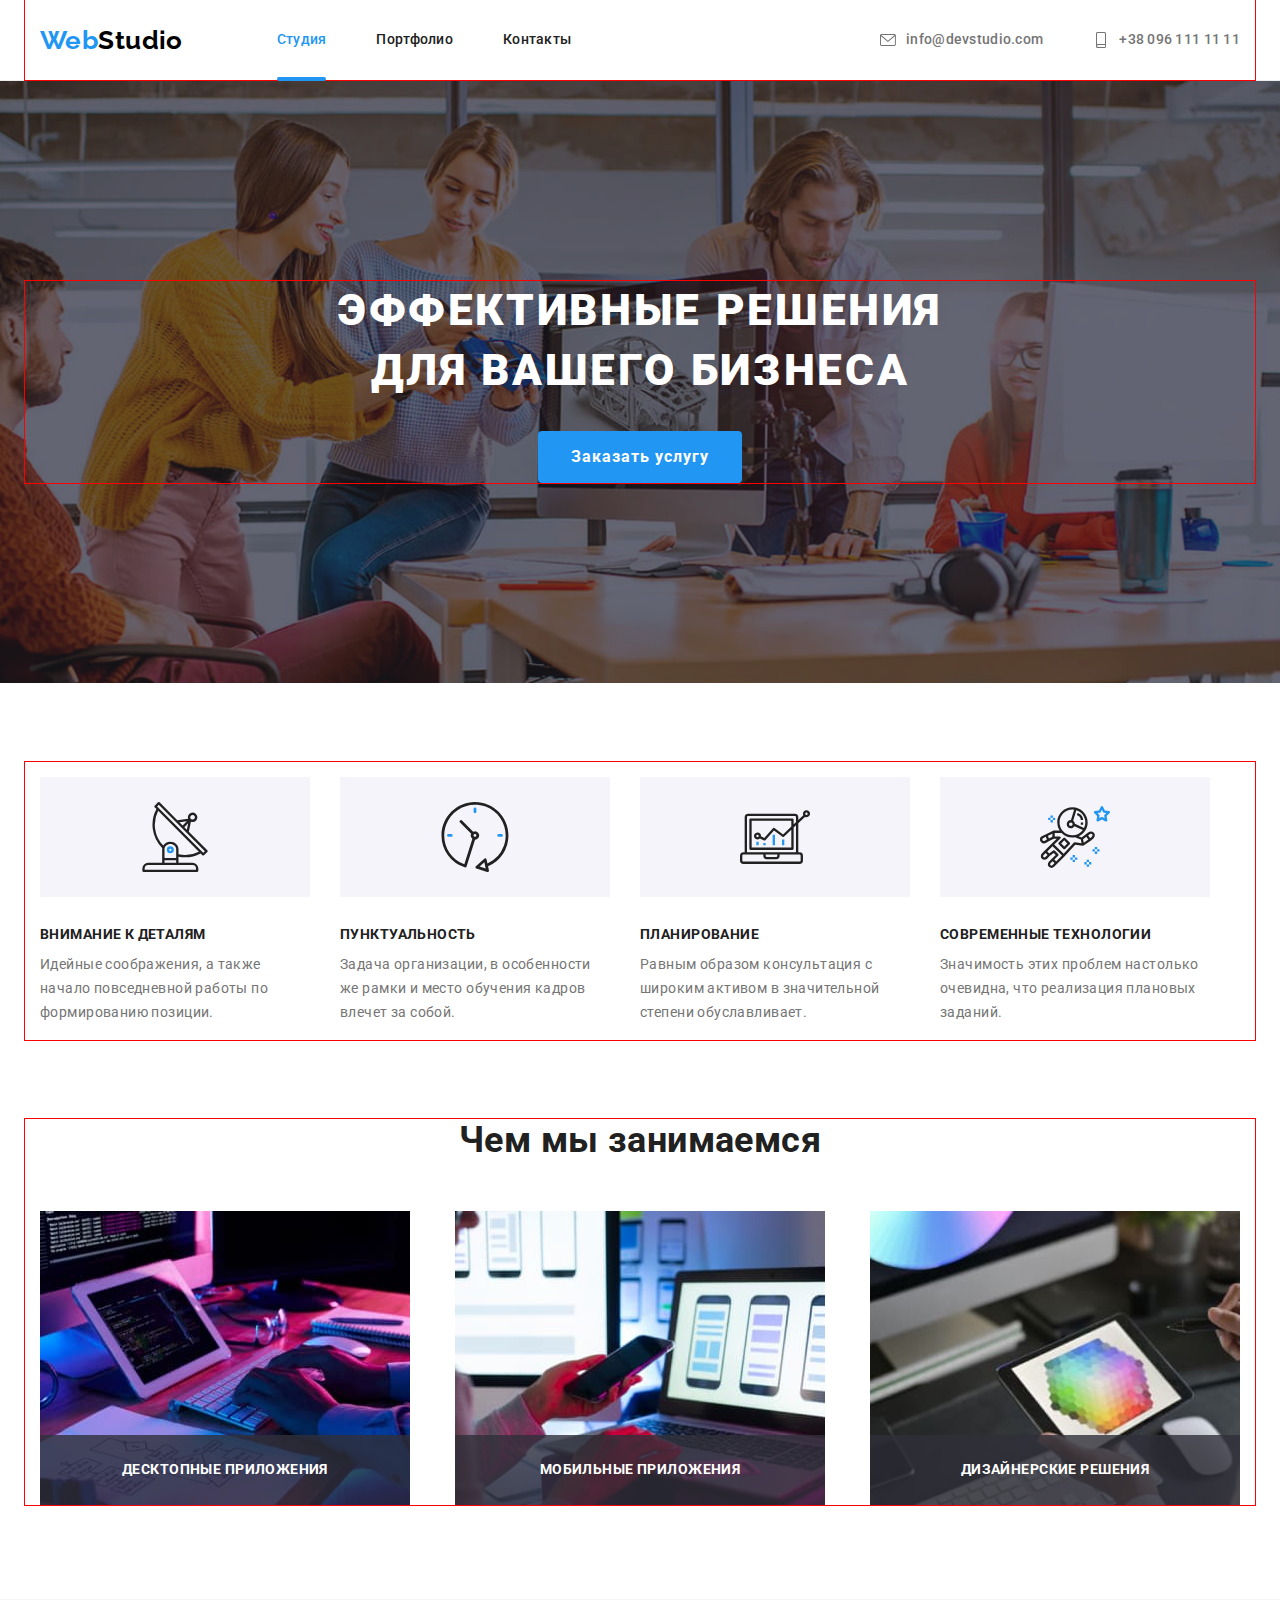
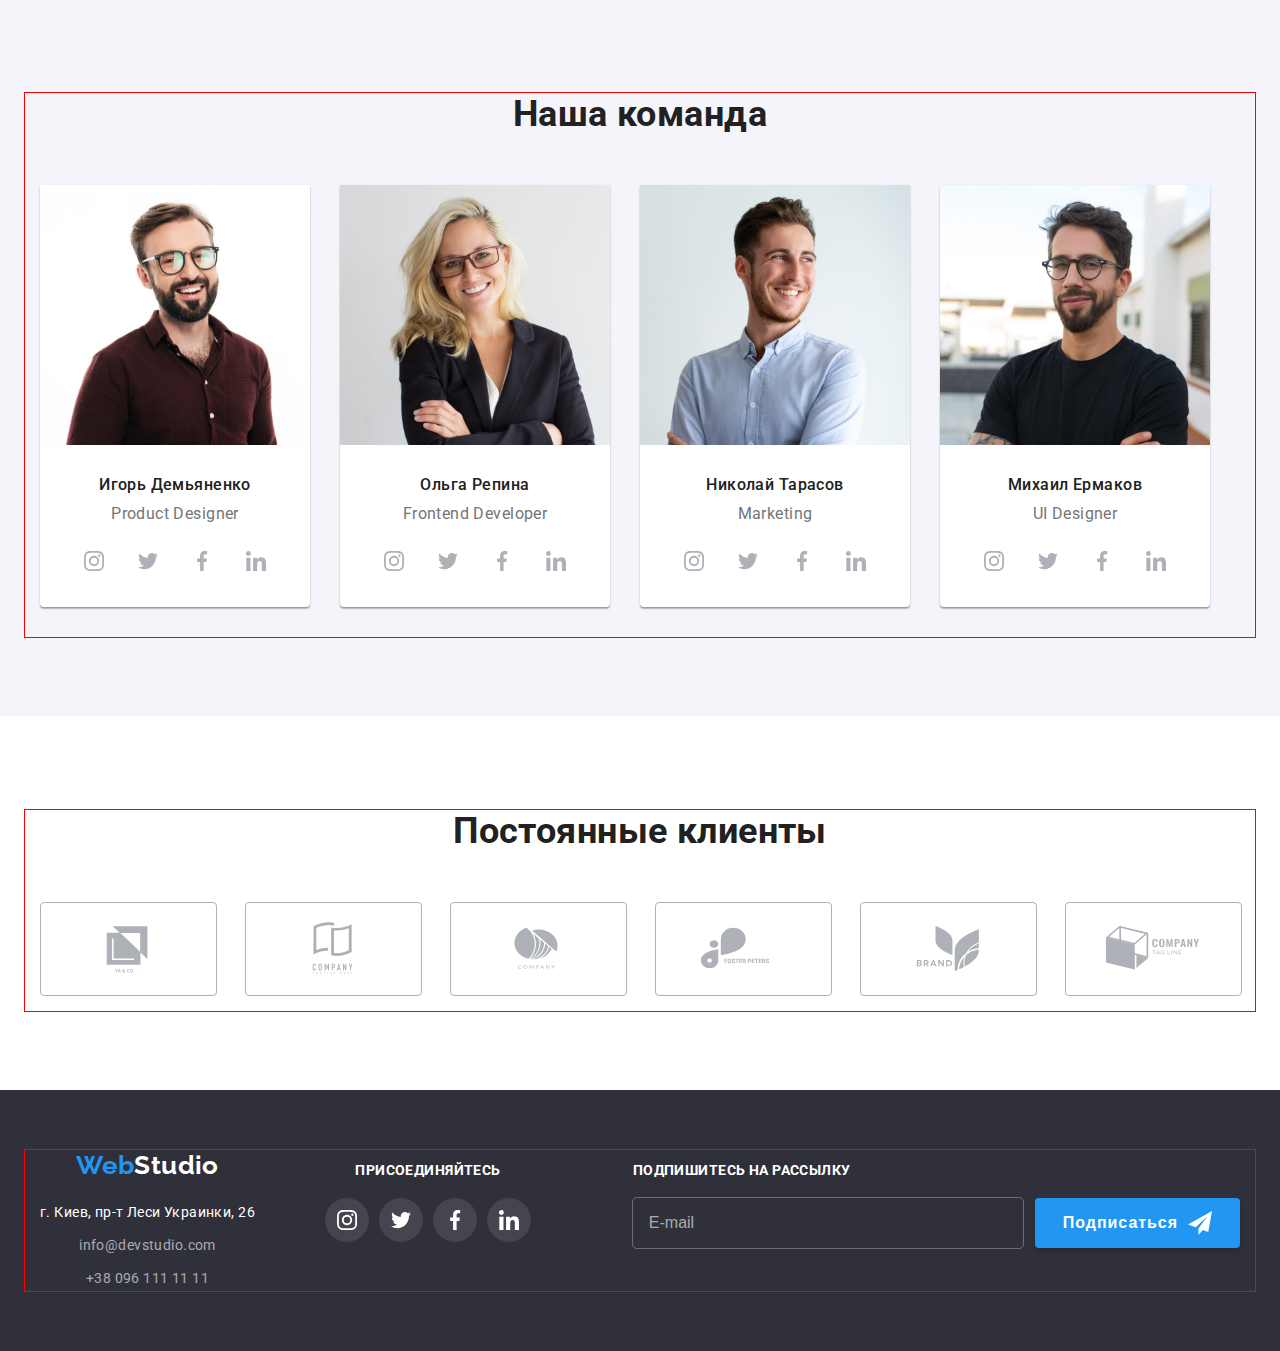
==== commit 2719a3d7: "Адаптовує зображення у секції work" ====
--- a/index.html
+++ b/index.html
@@ -161,7 +161,7 @@
                                         <use href="./images/icon/sprite-form.svg#iconcheck"></use>
                                     </svg>
                                 </span>
-                                <p>Соглашаюсь с рассылкой и принимаю</p>
+                                Соглашаюсь с рассылкой и принимаю
                                 <a class="contract-form" href=""> Условия договора</a>
                             </label>
                             <button class="form-btn" type="submit">Отправить</button>
@@ -224,15 +224,21 @@
                 <h2 class="work__title title">Чем мы занимаемся</h2>
                 <ul class="work-list list">
                     <li class="work-list__item">
-                        <img class="work-list__img" src="./images/icon1.jpg" alt="Создание сайтов" width="370">
+                        <img srcset="./images/work/icon1.jpg 1x, ./images/work/icon1@2x.jpg 2x"
+                            src="./images/work/icon1.jpg" alt="Игорь Демьяненко">
+                        <!-- <img class="work-list__img" src="./images/icon1.jpg" alt="Создание сайтов" width="370"> -->
                         <p class="work-list__description">Десктопные приложения</p>
                     </li>
                     <li class="work-list__item">
-                        <img class="work-list__img" src="./images/icon2.jpg" alt="Разработка приложений" width="370">
+                        <img srcset="./images/work/icon2.jpg 1x, ./images/work/icon2@2x.jpg 2x"
+                            src="./images/work/icon2.jpg" alt="Игорь Демьяненко">
+                        <!-- <img class="work-list__img" src="./images/icon2.jpg" alt="Разработка приложений" width="370"> -->
                         <p class="work-list__description">Мобильные приложения</p>
                     </li>
                     <li class="work-list__item">
-                        <img class="work-list__img" src="./images/icon3.jpg" alt="Дизайн сайтов" width="370">
+                        <img srcset="./images/work/icon3.jpg 1x, ./images/work/icon3@2x.jpg 2x"
+                            src="./images/work/icon3.jpg" alt="Игорь Демьяненко">
+                        <!-- <img class="work-list__img" src="./images/icon3.jpg" alt="Дизайн сайтов" width="370"> -->
                         <p class="work-list__description">Дизайнерские решения</p>
                     </li>
                 </ul>
--- a/css/main.min.css
+++ b/css/main.min.css
@@ -1,2 +1,2 @@
-:root{--main-color: #757575;--white-color: #ffffff;--blue-color: #2196F3;--black-color: #000000;--title-color: #212121;--grey-cl-icons: #AFB1B8;--background-black-color: #2F303A;--bg-grey-cl: #C4C4C4;--link-contact-footer: rgba(255, 255, 255, 0.6);--bg-cl-footer-icons: rgba(255, 255, 255, 0.1);--bg-cl-hero-btn-hover: #188CE8;--brd-bot-header: #ECECEC;--bg-work-description: rgba(47, 48, 58, 0.8);--bg-portfolio-description: rgba(33, 150, 243, 0.9);--bg-backdrop: rgba(0, 0, 0, 0.2);--border-col-form: rgba(33, 33, 33, 0.2);--placeholder-color: rgba(117, 117, 117, 0.5);--background-color-portfolio-btn: #F5F4FA;--brd-cl-portfolio-fig: #EEEEEE;--fast-time: 250ms;--easy-in-out: cubic-bezier(0.4, 0, 0.2, 1);--main-font-family: Roboto, sans-serif}.hidden{position:absolute;white-space:nowrap;width:1px;height:1px;overflow:hidden;border:0;padding:0;clip:rect(0 0 0 0);-webkit-clip-path:inset(50%);clip-path:inset(50%);margin:-1px}body{margin:0;font-family:var(--main-font-family);font-weight:400;font-size:14px;line-height:1.71;letter-spacing:.03em;color:var(--main-color);background-color:var(--white-color)}.section{padding-top:60px;padding-bottom:60px}@media screen and (min-width: 1200px){.section{padding-top:94px;padding-bottom:94px}}.btn{font-family:inherit;cursor:pointer}.title{font-weight:700;font-size:36px;line-height:1.17;text-align:center;color:var(--title-color)}.container{padding-left:15px;padding-right:15px;margin-left:auto;margin-right:auto}@media screen and (min-width: 480px) and (max-width: 768px){.container{max-width:480px}}@media screen and (min-width: 768px){.container{width:768px}}@media screen and (min-width: 1200px){.container{width:1200px}}h1,h2,h3,h4,h5,h6,p{margin:0}img,picture{display:block;max-width:100%;height:auto}.list{list-style:none;margin:0;padding:0}.link{text-decoration:none}.backdrop{position:fixed;top:0;left:0;width:100%;height:100%;background-color:var(--bg-backdrop);z-index:10;opacity:1;-webkit-transition:opacity var(--fast-time) var(--easy-in-out),visibility var(--fast-time) var(--easy-in-out);transition:opacity var(--fast-time) var(--easy-in-out),visibility var(--fast-time) var(--easy-in-out)}.backdrop.is-hidden{visibility:hidden;opacity:0;pointer-events:none}.backdrop.is-hidden .modal-wrapper{-webkit-transform:scale(0.3),translate(-50%, -50%);transform:scale(0.3),translate(-50%, -50%);opacity:0}.backdrop .modal-wrapper{-webkit-transform:scale(1),translate(-50%, -50%);transform:scale(1),translate(-50%, -50%);opacity:1}.modal-wrapper{position:absolute;top:50%;left:50%;-webkit-transform:translate(-50%, -50%);transform:translate(-50%, -50%);width:auto;height:auto;padding:40px;background-color:var(--white-color);-webkit-box-shadow:0px 1px 3px rgba(0,0,0,0.12),0px 1px 1px rgba(0,0,0,0.14),0px 2px 1px rgba(0,0,0,0.2);box-shadow:0px 1px 3px rgba(0,0,0,0.12),0px 1px 1px rgba(0,0,0,0.14),0px 2px 1px rgba(0,0,0,0.2);border-radius:4px;-webkit-transition:opacity var(--fast-time) var(--easy-in-out),-webkit-transform var(--fast-time) var(--easy-in-out);transition:opacity var(--fast-time) var(--easy-in-out),-webkit-transform var(--fast-time) var(--easy-in-out);transition:transform var(--fast-time) var(--easy-in-out),opacity var(--fast-time) var(--easy-in-out);transition:transform var(--fast-time) var(--easy-in-out),opacity var(--fast-time) var(--easy-in-out),-webkit-transform var(--fast-time) var(--easy-in-out)}@media screen and (min-width: 1200px){.modal-wrapper{width:528px}}.modal-btn{display:-webkit-box;display:-ms-flexbox;display:flex;-webkit-box-pack:center;-ms-flex-pack:center;justify-content:center;-webkit-box-align:center;-ms-flex-align:center;align-items:center;padding:0;position:absolute;top:8px;right:8px;border:1px solid rgba(0,0,0,0.1);border-radius:50%;width:30px;height:30px;background-color:var(--white-color);-webkit-transition:fill var(--fast-time) var(--easy-in-out);transition:fill var(--fast-time) var(--easy-in-out)}.modal-btn:hover,.modal-btn:focus{fill:var(--blue-color)}.input-container{display:block;position:relative;height:40px;margin-right:auto;margin-left:auto;margin-bottom:28px}.label-form{display:block;text-align:start;position:absolute;left:42px;top:50%;-webkit-transform:translateY(-50%);transform:translateY(-50%);cursor:pointer;font-size:12px;line-height:1.16;letter-spacing:0.01em;-webkit-transition:-webkit-transform var(--fast-time) var(--easy-in-out);transition:-webkit-transform var(--fast-time) var(--easy-in-out);transition:transform var(--fast-time) var(--easy-in-out);transition:transform var(--fast-time) var(--easy-in-out), -webkit-transform var(--fast-time) var(--easy-in-out)}.input-form{padding-left:42px;display:block;width:100%;height:40px;z-index:5;border:0;border:1px solid var(--border-col-form);border-radius:4px;cursor:pointer;-webkit-transition:border var(--fast-time) var(--easy-in-out);transition:border var(--fast-time) var(--easy-in-out)}.input-form:focus{border:1px solid var(--blue-color);outline:transparent}.input-form:focus ~ .input-icon{fill:var(--blue-color)}.input-form:focus ~ .label-form,.input-form:not(:placeholder-shown) ~ .label-form{-webkit-transform:translate(-42px, -37px);transform:translate(-42px, -37px)}.input-icon{display:block;position:absolute;left:12px;top:11px;z-index:0}.modal-form__title{display:block;margin-bottom:30px;font-weight:700;font-size:20px;line-height:1.17}.textarea-container{position:relative;margin-bottom:20px}.label-form-comment{display:block;text-align:start;position:absolute;top:-18px;font-size:12px;line-height:1.16;letter-spacing:0.01em;cursor:pointer}.textarea-form-comment{display:block;text-align:start;resize:none;width:100%;height:120px;padding:12px 16px;border:1px solid var(--border-col-form);border-radius:4px;cursor:pointer;-webkit-transition:border var(--fast-time) var(--easy-in-out);transition:border var(--fast-time) var(--easy-in-out)}.textarea-form-comment:focus{border:1px solid var(--blue-color);outline:transparent}.textarea-form-comment::-webkit-input-placeholder{font-size:12px;line-height:14px;letter-spacing:0.01em;color:var(--placeholder-color)}.textarea-form-comment:-ms-input-placeholder{font-size:12px;line-height:14px;letter-spacing:0.01em;color:var(--placeholder-color)}.textarea-form-comment::-ms-input-placeholder{font-size:12px;line-height:14px;letter-spacing:0.01em;color:var(--placeholder-color)}.textarea-form-comment::placeholder{font-size:12px;line-height:14px;letter-spacing:0.01em;color:var(--placeholder-color)}.form-policy-group{display:-webkit-box;display:-ms-flexbox;display:flex;-ms-flex-wrap:wrap;flex-wrap:wrap;-webkit-box-align:center;-ms-flex-align:center;align-items:center;-webkit-box-pack:center;-ms-flex-pack:center;justify-content:center;margin-bottom:30px;cursor:pointer}@media screen and (max-width: 1199px){.form-policy-group{font-size:12px;line-height:1.17;letter-spacing:.02em}}.checkbox{-webkit-appearance:none;-moz-appearance:none;appearance:none}.custom-checkbox{display:-webkit-box;display:-ms-flexbox;display:flex;-webkit-box-pack:center;-ms-flex-pack:center;justify-content:center;-webkit-box-align:center;-ms-flex-align:center;align-items:center;margin-right:7px;width:16px;height:15px;outline:2px solid black;outline-offset:-2px;border-radius:2px}.custom-checkbox-icon{opacity:0;-webkit-transition:opacity var(--fast-time) var(--easy-in-out);transition:opacity var(--fast-time) var(--easy-in-out)}.checkbox:checked+.custom-checkbox{outline:2px solid var(--blue-color)}.checkbox:checked+.custom-checkbox .custom-checkbox-icon{opacity:1}.contract-form{font-family:inherit;font-size:inherit;line-height:inherit;letter-spacing:inherit;color:var(--blue-color)}.form-btn{padding:10px 55px;background-color:var(--blue-color);color:var(--white-color);cursor:pointer;font-weight:700;font-size:16px;line-height:1.86;letter-spacing:0.06em;-webkit-box-shadow:0px 4px 4px rgba(0,0,0,0.15);box-shadow:0px 4px 4px rgba(0,0,0,0.15);border-radius:4px;border:none;-webkit-transition:background-color var(--fast-time) var(--easy-in-out);transition:background-color var(--fast-time) var(--easy-in-out)}.form-btn:focus,.form-btn:hover{background-color:var(--bg-cl-hero-btn-hover)}.logo{font-family:Raleway, sans-serif;font-weight:700;font-size:26px;line-height:1.19;text-decoration:none;color:var(--blue-color)}.logo--black{color:var(--black-color)}.logo--white{color:var(--white-color)}.logo--center{display:block;text-align:center}.header{border-bottom:1px solid var(--brd-bot-header)}.header__container{display:-webkit-box;display:-ms-flexbox;display:flex;-webkit-box-align:center;-ms-flex-align:center;align-items:center;position:relative}@media screen and (max-width: 1199px){.header__container{-webkit-box-pack:justify;-ms-flex-pack:justify;justify-content:space-between}}@media screen and (min-width: 1200px){.header__logo{margin-right:94px}}@media screen and (max-width: 768px){.navigation{display:none}}.navigation__list{display:-webkit-box;display:-ms-flexbox;display:flex;-webkit-box-align:center;-ms-flex-align:center;align-items:center}.navigation__item:not(:last-child){margin-right:50px}.navigation__link{position:relative;display:block;padding-top:32px;padding-bottom:32px;font-weight:500;font-size:inherit;line-height:1.14;letter-spacing:.02em;color:var(--title-color);-webkit-transition:color var(--fast-time) var(--easy-in-out);transition:color var(--fast-time) var(--easy-in-out)}.navigation__link:focus,.navigation__link:hover{color:var(--blue-color);fill:var(--blue-color)}.navigation__link::after{position:absolute;content:"";display:block;height:4px;width:100%;background-color:var(--blue-color);bottom:-1px;left:0;border-radius:2px;opacity:0;-webkit-transition:opacity var(--fast-time) var(--easy-in-out);transition:opacity var(--fast-time) var(--easy-in-out)}.navigation__link:hover::after,.navigation__link:focus::after{opacity:1}.navigation__link--current{color:var(--blue-color)}.navigation__link--current::after{position:absolute;content:"";display:block;height:4px;width:100%;background-color:var(--blue-color);bottom:-1px;left:0;border-radius:2px;opacity:1}@media screen and (max-width: 768px){.header__contact{display:none}}@media screen and (min-width: 1200px){.header__contact{display:-webkit-box;display:-ms-flexbox;display:flex;margin-left:auto}}@media screen and (max-width: 1199px){.header__item:not(:last-child){margin-bottom:10px}}@media screen and (min-width: 1200px){.header__item:not(:last-child){margin-right:50px}}.header__link{display:-webkit-box;display:-ms-flexbox;display:flex;-webkit-box-align:center;-ms-flex-align:center;align-items:center;font-weight:500;font-size:inherit;line-height:1.14;letter-spacing:.02em;color:var(--main-color);fill:var(--main-color);-webkit-transition:color var(--fast-time) var(--easy-in-out);transition:color var(--fast-time) var(--easy-in-out)}@media screen and (min-width: 1200px){.header__link{padding-top:32px;padding-bottom:32px}}.header__link:focus,.header__link:hover{color:var(--blue-color);fill:var(--blue-color)}.header__icon{margin-right:10px}.menu-btn{border:0;background-color:var(--white-color);padding:0;display:block;width:40px;height:40px;position:relative;z-index:10;color:var(--blue-color);-webkit-transition:fill var(--fast-time) var(--easy-in-out);transition:fill var(--fast-time) var(--easy-in-out)}@media screen and (min-width: 768px){.menu-btn{display:none}}.menu-btn .header__cross-icon{display:none}.menu-btn:hover,.menu-btn:focus .header__menu-icon{fill:var(--blue-color)}.menu-btn:hover,.menu-btn:focus .header__cross-icon{fill:var(--blue-color)}.menu-btn.is-open .header__cross-icon{display:block}.menu-btn.is-open .header__menu-icon{display:none}@media screen and (max-width: 768px){.menu-btn.is-open ~ .menu-container{display:block;-webkit-transform:translateX(0);transform:translateX(0);-webkit-transition:-webkit-transform var(--fast-time) var(--easy-in-out);transition:-webkit-transform var(--fast-time) var(--easy-in-out);transition:transform var(--fast-time) var(--easy-in-out);transition:transform var(--fast-time) var(--easy-in-out), -webkit-transform var(--fast-time) var(--easy-in-out)}}.menu-btn ~ .menu-container{-webkit-transition:-webkit-transform var(--fast-time) var(--easy-in-out);transition:-webkit-transform var(--fast-time) var(--easy-in-out);transition:transform var(--fast-time) var(--easy-in-out);transition:transform var(--fast-time) var(--easy-in-out), -webkit-transform var(--fast-time) var(--easy-in-out)}.menu-btn.is-open{top:0}.header__cross-icon{position:absolute;left:11px;top:11px}.menu-container{width:100%;position:absolute;top:0;left:0;z-index:9;-webkit-transform:translateX(-800px);transform:translateX(-800px);padding:48px 40px;background-color:var(--white-color)}@media screen and (min-width: 768px){.menu-container{display:none}}.menu-navigation{margin-bottom:302px}.menu-navigation__item:not(:last-child){margin-bottom:32px}.menu-navigation__link{font-weight:500;font-size:40px;line-height:1.17;letter-spacing:.02em;color:var(--title-color);-webkit-transition:color var(--fast-time) var(--easy-in-out);transition:color var(--fast-time) var(--easy-in-out)}.menu-navigation__link:hover,.menu-navigation__link:focus{color:var(--blue-color)}.menu-navigation__link--current{color:var(--blue-color)}.menu-contact{margin-bottom:64px}.menu-contact__item:not(:last-child){margin-bottom:32px}.menu-contact__link{font-weight:500;font-size:34px;line-height:1.17;letter-spacing:.02em;color:var(--blue-color)}.menu-contact__link--mail{font-weight:500;font-size:24px;line-height:1.17;letter-spacing:.02em;color:var(--main-color)}.menu-socials{display:-webkit-box;display:-ms-flexbox;display:flex;-ms-flex-wrap:wrap;flex-wrap:wrap}.menu-socials__item{padding-left:10px}.menu-socials__item:not(:last-child){border-right:1px solid rgba(33,33,33,0.2);padding-right:10px}.menu-socials__item:first-child{padding-left:0}.menu-socials__link{font-weight:500;font-size:18px;line-height:1.22;letter-spacing:.02em;color:var(--blue-color)}.hero{max-width:1600px;padding-top:200px;padding-bottom:200px;margin-left:auto;margin-right:auto;background-position:center;background-repeat:no-repeat;background-size:cover;background-color:var(--bg-grey-cl);background-image:url(../images/hero/hero-bg.png),url(../images/hero/hero-img_sm.jpg)}.hero__container{text-align:center}.hero__title{margin-bottom:30px;font-weight:900;font-size:44px;line-height:1.36;letter-spacing:.06em;text-transform:uppercase;color:var(--white-color)}@media screen and (max-width: 1199px){.hero__title{font-weight:900;font-size:26px;line-height:1.62;letter-spacing:.06em;text-transform:uppercase}}@media screen and (-webkit-min-device-pixel-ratio: 2), screen and (min-resolution: 2dppx){.hero{background-image:url(../images/hero/hero-bg.png),url(../images/hero/hero-img_sm@2x.jpg)}}@media screen and (min-width: 768px){.hero{background-image:url(../images/hero/hero-bg.png),url(../images/hero/hero-img_md.jpg)}}@media screen and (min-width: 768px) and (-webkit-min-device-pixel-ratio: 2), screen and (min-width: 768px) and (min-resolution: 2dppx){.hero{background-image:url(../images/hero/hero-bg.png),url(../images/hero/hero-img_md@2x.jpg)}}@media screen and (min-width: 1200px){.hero{background-image:url(../images/hero/hero-bg.png),url(../images/hero/hero-img_lg.jpg)}}@media screen and (min-width: 1200px) and (-webkit-min-device-pixel-ratio: 2), screen and (min-width: 1200px) and (min-resolution: 2dppx){.hero{background-image:url(../images/hero/hero-bg.png),url(../images/hero/hero-img_lg@2x.jpg)}}.hero-btn{display:inline-block;padding:10px 32px;min-width:200px;border:1px solid transparent;border-radius:4px;text-align:center;font-weight:700;font-size:16px;line-height:1.88;letter-spacing:.06em;color:var(--white-color);background-color:var(--blue-color);-webkit-transition:background-color var(--fast-time) var(--easy-in-out);transition:background-color var(--fast-time) var(--easy-in-out)}.hero-btn:focus,.hero-btn:hover{background-color:var(--bg-cl-hero-btn-hover)}.benefits{padding-bottom:0}@media screen and (min-width: 768px){.benefits-list{display:-webkit-box;display:-ms-flexbox;display:flex;-ms-flex-wrap:wrap;flex-wrap:wrap;margin:-15px}}@media screen and (max-width: 767px){.benefits-list__item{margin-bottom:30px}}@media screen and (min-width: 768px){.benefits-list__item{margin:15px;width:calc((100% - 2 * 30px) / 2)}}@media screen and (min-width: 1200px){.benefits-list__item{-ms-flex-wrap:nowrap;flex-wrap:nowrap;width:calc((100% - 3 * 30px) / 4);max-width:270px}}@media screen and (max-width: 768px){.benefits-list__item:last-child{margin-bottom:0}}.benefits-list__icon{display:-webkit-box;display:-ms-flexbox;display:flex;-webkit-box-pack:center;-ms-flex-pack:center;justify-content:center;-webkit-box-align:center;-ms-flex-align:center;align-items:center;width:100%;height:120px;margin-bottom:30px;background-color:var(--background-color-portfolio-btn)}.benefits-list__title{margin-bottom:10px;font-weight:700;font-size:inherit;line-height:1.14;letter-spacing:inherit;text-transform:uppercase;text-align:center;color:var(--title-color)}@media screen and (min-width: 768px){.benefits-list__title{text-align:start}}@media screen and (max-width: 1199px){.work{display:none}}.work__title{margin-bottom:50px}.work-list{display:-webkit-box;display:-ms-flexbox;display:flex;-webkit-box-pack:justify;-ms-flex-pack:justify;justify-content:space-between}.work-list__item{position:relative}.work-list__item:not(:last-child){margin-right:30px}.work-list__description{display:-webkit-box;display:-ms-flexbox;display:flex;width:100%;height:70px;background-color:var(--bg-work-description);-webkit-box-pack:center;-ms-flex-pack:center;justify-content:center;-webkit-box-align:center;-ms-flex-align:center;align-items:center;position:absolute;left:0;bottom:0;font-weight:700;font-size:inherit;line-height:1.14;letter-spacing:inherit;text-transform:uppercase;color:var(--white-color)}@media screen and (min-width: 768px){.list-team{display:-webkit-box;display:-ms-flexbox;display:flex;-ms-flex-wrap:wrap;flex-wrap:wrap;margin:-15px}}@media screen and (min-width: 768px){.list-team .item{margin:15px;width:calc((100% - 2 * 30px) / 2)}}@media screen and (min-width: 1200px){.list-team .item{margin:15px;width:calc((100% - 3 * 30px) / 4);max-width:270px}}.list-team .item:not(:last-child){margin-bottom:30px}.list-team .title{margin-bottom:10px}.list-team .text{margin-bottom:16px}.list-team .title{font-weight:500;font-size:16px;line-height:1.19;letter-spacing:inherit;text-align:center;color:var(--title-color)}.team{margin-left:auto;margin-right:auto;background-color:var(--background-color-portfolio-btn)}.figure{margin:0;-webkit-box-shadow:0px 1px 3px rgba(0,0,0,0.12),0px 1px 1px rgba(0,0,0,0.14),0px 2px 1px rgba(0,0,0,0.2);box-shadow:0px 1px 3px rgba(0,0,0,0.12),0px 1px 1px rgba(0,0,0,0.14),0px 2px 1px rgba(0,0,0,0.2);border-radius:0px 0px 4px 4px;background-color:var(--white-color)}.figcaption{padding-top:30px;padding-bottom:24px}.title-team{margin-bottom:50px}.text{font-weight:inherit;font-size:16px;line-height:1.19;letter-spacing:inherit;text-align:center}.list-team-icons{display:-webkit-box;display:-ms-flexbox;display:flex;width:206px;height:44px;margin-left:auto;margin-right:auto;-webkit-box-pack:center;-ms-flex-pack:center;justify-content:center;-webkit-box-align:center;-ms-flex-align:center;align-items:center}.item-icons:not(:last-child){margin-right:10px}.link-team-icons{display:-webkit-box;display:-ms-flexbox;display:flex;-webkit-box-pack:center;-ms-flex-pack:center;justify-content:center;-webkit-box-align:center;-ms-flex-align:center;align-items:center;width:44px;height:44px;border-radius:50%;fill:var(--grey-cl-icons);-webkit-transition:background-color var(--fast-time) var(--easy-in-out),fill var(--fast-time) var(--easy-in-out);transition:background-color var(--fast-time) var(--easy-in-out),fill var(--fast-time) var(--easy-in-out)}.link-team-icons:hover,.link-team-icons:focus{fill:var(--white-color);background-color:var(--bg-cl-hero-btn-hover);border-radius:50%}.clients__title{margin-bottom:30px}@media screen and (min-width: 1200px){.clients__title{margin-bottom:50px}}.logo-list{display:-webkit-box;display:-ms-flexbox;display:flex;-ms-flex-wrap:wrap;flex-wrap:wrap;margin:-15px}.logo-list__item{margin:15px;width:calc((100% - 2 * 30px) / 2)}@media screen and (min-width: 768px){.logo-list__item{width:calc((100% - 3 * 30px) / 3)}}@media screen and (min-width: 1200px){.logo-list__item{width:calc((100% - 6 * 30px) / 6)}}.logo-list__link{display:-webkit-box;display:-ms-flexbox;display:flex;-webkit-box-pack:center;-ms-flex-pack:center;justify-content:center;-webkit-box-align:center;-ms-flex-align:center;align-items:center;width:100%;height:92px;border:1px solid #AFB1B8;border-radius:4px;fill:var(--grey-cl-icons);-webkit-transition:fill var(--fast-time) var(--easy-in-out),border var(--fast-time) var(--easy-in-out);transition:fill var(--fast-time) var(--easy-in-out),border var(--fast-time) var(--easy-in-out)}.logo-list__link:hover,.logo-list__link:focus{border:1px solid var(--blue-color);fill:var(--blue-color)}.footer{margin-left:auto;margin-right:auto;padding-top:60px;padding-bottom:60px;background-color:var(--background-black-color)}@media screen and (min-width: 1200px){.footer-container-address{margin-right:70px}}.footer-list-address{margin-top:20px;margin-bottom:60px;text-align:center}@media screen and (min-width: 768px){.footer-list-address{margin-bottom:0}}.footer-list-address .item:not(:last-child){margin-bottom:9px}.footer-address{font-style:normal;color:var(--white-color)}.link-contact-footer{color:var(--link-contact-footer)}@media screen and (min-width: 1200px){.footer-container{display:-webkit-box;display:-ms-flexbox;display:flex;-webkit-box-pack:justify;-ms-flex-pack:justify;justify-content:space-between}}@media screen and (min-width: 768px){.footer-container__tablet{display:-webkit-box;display:-ms-flexbox;display:flex;-ms-flex-pack:distribute;justify-content:space-around;margin-bottom:60px}}@media screen and (min-width: 1200px){.footer-container__tablet{margin-bottom:0}}.social-networks-footer{margin-bottom:60px;text-align:center}@media screen and (min-width: 768px){.social-networks-footer{margin-bottom:0;margin-top:5px}}@media screen and (min-width: 1200px){.social-networks-footer{margin-top:12px}}.footer-title{font-weight:700;font-size:inherit;line-height:1.17;letter-spacing:inherit;text-transform:uppercase;color:var(--white-color);margin-bottom:20px}.link-footer-icons{display:-webkit-box;display:-ms-flexbox;display:flex;-webkit-box-pack:center;-ms-flex-pack:center;justify-content:center;-webkit-box-align:center;-ms-flex-align:center;align-items:center;width:44px;height:44px;background-color:var(--bg-cl-footer-icons);border-radius:50%;fill:var(--white-color);-webkit-transition:background-color var(--fast-time) var(--easy-in-out);transition:background-color var(--fast-time) var(--easy-in-out)}.link-footer-icons:hover,.link-footer-icons:focus{background-color:var(--blue-color);border-radius:50%}.list-footer-icons{display:-webkit-box;display:-ms-flexbox;display:flex;max-height:44px;-webkit-box-pack:center;-ms-flex-pack:center;justify-content:center}.item-footer-icons:not(:last-child){margin-right:10px}.footer-form{display:block;text-align:center}@media screen and (min-width: 1200px){.footer-form{margin-top:12px}}.label-footer{display:inline-block;margin-bottom:20px;font-weight:700;font-size:inherit;line-height:1.17;letter-spacing:inherit;text-transform:uppercase;color:var(--white-color)}@media screen and (min-width: 1200px){.label-footer{display:block;text-align:start}}.input-footer{max-height:50px;margin-bottom:20px;border:none;outline:1px solid rgba(255,255,255,0.3);border-radius:4px;background-color:transparent;padding:15px 16px;color:var(--link-contact-footer);font-size:16px;line-height:1.25}@media screen and (max-width: 767px){.input-footer{width:100%}}@media screen and (min-width: 768px) and (max-width: 1199px){.input-footer{width:450px}}@media screen and (min-width: 1200px){.input-footer{width:358px;margin-bottom:0;margin-right:12px}}.input-footer::-webkit-input-placeholder{font-size:16px;line-height:1.25;color:var(--link-contact-footer)}.input-footer:-ms-input-placeholder{font-size:16px;line-height:1.25;color:var(--link-contact-footer)}.input-footer::-ms-input-placeholder{font-size:16px;line-height:1.25;color:var(--link-contact-footer)}.input-footer::placeholder{font-size:16px;line-height:1.25;color:var(--link-contact-footer)}.footer-btn-form{margin-right:auto;margin-left:auto;display:-webkit-box;display:-ms-flexbox;display:flex;-webkit-box-pack:center;-ms-flex-pack:center;justify-content:center;-webkit-box-align:center;-ms-flex-align:center;align-items:center;padding:10px 28px;-webkit-box-shadow:0px 4px 4px rgba(0,0,0,0.15);box-shadow:0px 4px 4px rgba(0,0,0,0.15);border-radius:4px;border:none;background-color:var(--blue-color);color:var(--white-color);font-weight:700;font-size:16px;line-height:1.88;letter-spacing:.06em;cursor:pointer;-webkit-transition:background-color var(--fast-time) var(--easy-in-out);transition:background-color var(--fast-time) var(--easy-in-out)}.footer-btn-form:focus,.footer-btn-form:hover{background-color:var(--bg-cl-hero-btn-hover)}.footer-btn-icon-form{margin-left:10px}@media screen and (min-width: 1200px){.input-btn-form-footer{display:-webkit-box;display:-ms-flexbox;display:flex;height:50px}}.list-button{display:-webkit-box;display:-ms-flexbox;display:flex;-ms-flex-wrap:wrap;flex-wrap:wrap;-webkit-box-pack:start;-ms-flex-pack:start;justify-content:start;margin-bottom:50px;margin-right:auto}@media screen and (min-width: 768px){.list-button{-webkit-box-pack:center;-ms-flex-pack:center;justify-content:center}}.portfolio .item:not(:last-child){margin-right:8px}@media screen and (max-width: 767px){.portfolio .item:nth-last-child(-n+2){margin-top:15px}}@media screen and (max-width: 404px){.portfolio .item:nth-last-child(-n+3){margin-top:15px}}.portfolio-btn{padding:6px 22px;border:1px solid transparent;border-radius:4px;font-weight:500;font-size:16px;line-height:1.62;letter-spacing:inherit;text-align:center;color:var(--title-color);background-color:var(--background-color-portfolio-btn);-webkit-transition:background-color var(--fast-time) var(--easy-in-out),color var(--fast-time) var(--easy-in-out),-webkit-box-shadow var(--fast-time) var(--easy-in-out);transition:background-color var(--fast-time) var(--easy-in-out),color var(--fast-time) var(--easy-in-out),-webkit-box-shadow var(--fast-time) var(--easy-in-out);transition:background-color var(--fast-time) var(--easy-in-out),color var(--fast-time) var(--easy-in-out),box-shadow var(--fast-time) var(--easy-in-out);transition:background-color var(--fast-time) var(--easy-in-out),color var(--fast-time) var(--easy-in-out),box-shadow var(--fast-time) var(--easy-in-out),-webkit-box-shadow var(--fast-time) var(--easy-in-out)}.portfolio-btn:focus,.portfolio-btn:hover{background-color:var(--blue-color);color:var(--white-color);-webkit-box-shadow:0px 3px 1px rgba(0,0,0,0.1),0px 1px 2px rgba(0,0,0,0.08),0px 2px 2px rgba(0,0,0,0.12);box-shadow:0px 3px 1px rgba(0,0,0,0.1),0px 1px 2px rgba(0,0,0,0.08),0px 2px 2px rgba(0,0,0,0.12)}.current-portfolio{background-color:var(--blue-color);color:var(--white-color)}.list-portfolio{display:-webkit-box;display:-ms-flexbox;display:flex;-ms-flex-wrap:wrap;flex-wrap:wrap;-webkit-box-pack:justify;-ms-flex-pack:justify;justify-content:space-between;margin:-15px}@media screen and (min-width: 768px) and (max-width: 1199px){.list-portfolio{-webkit-box-pack:justify;-ms-flex-pack:justify;justify-content:space-between}}.figcaption-portfolio{padding-top:20px;padding-bottom:20px;padding-left:24px}.portfolio-item{position:relative;border:1px solid var(--brd-cl-portfolio-fig);margin:15px;background-color:var(--white-color);-webkit-transition:-webkit-box-shadow var(--fast-time) var(--easy-in-out);transition:-webkit-box-shadow var(--fast-time) var(--easy-in-out);transition:box-shadow var(--fast-time) var(--easy-in-out);transition:box-shadow var(--fast-time) var(--easy-in-out), -webkit-box-shadow var(--fast-time) var(--easy-in-out)}@media screen and (min-width: 768px) and (max-width: 1199px){.portfolio-item{width:calc((100% - 3 * 30px) / 2)}}.portfolio-item:hover,.portfolio-item:focus{-webkit-box-shadow:0px 1px 1px rgba(0,0,0,0.12),0px 4px 4px rgba(0,0,0,0.06),1px 4px 6px rgba(0,0,0,0.16);box-shadow:0px 1px 1px rgba(0,0,0,0.12),0px 4px 4px rgba(0,0,0,0.06),1px 4px 6px rgba(0,0,0,0.16)}.portfolio-figure{margin:0}.title-cards{display:-webkit-box;display:-ms-flexbox;display:flex;margin-bottom:4px;font-weight:700;font-size:18px;line-height:2;letter-spacing:.06em;color:var(--title-color)}.text-cards{font-weight:inherit;font-size:16px;line-height:1.88;letter-spacing:inherit;color:var(--main-color)}.img-portfolio-description{position:absolute;display:-webkit-box;display:-ms-flexbox;display:flex;-webkit-box-pack:center;-ms-flex-pack:center;justify-content:center;-webkit-box-align:center;-ms-flex-align:center;align-items:center;padding-left:24px;padding-right:24px;max-width:100%;height:100%;-webkit-transition:-webkit-transform var(--fast-time) var(--easy-in-out);transition:-webkit-transform var(--fast-time) var(--easy-in-out);transition:transform var(--fast-time) var(--easy-in-out);transition:transform var(--fast-time) var(--easy-in-out), -webkit-transform var(--fast-time) var(--easy-in-out);background-color:var(--bg-portfolio-description);font-weight:inherit;font-size:18px;line-height:1.56;letter-spacing:inherit;color:var(--white-color)}.portfolio-item .link:hover .img-portfolio-description,.portfolio-item .link:focus .img-portfolio-description{-webkit-transform:translateY(-294px);transform:translateY(-294px)}.img-cont-portfolio{position:relative;overflow:hidden}
+:root{--main-color: #757575;--white-color: #ffffff;--blue-color: #2196F3;--black-color: #000000;--title-color: #212121;--grey-cl-icons: #AFB1B8;--background-black-color: #2F303A;--bg-grey-cl: #C4C4C4;--link-contact-footer: rgba(255, 255, 255, 0.6);--bg-cl-footer-icons: rgba(255, 255, 255, 0.1);--bg-cl-hero-btn-hover: #188CE8;--brd-bot-header: #ECECEC;--bg-work-description: rgba(47, 48, 58, 0.8);--bg-portfolio-description: rgba(33, 150, 243, 0.9);--bg-backdrop: rgba(0, 0, 0, 0.2);--border-col-form: rgba(33, 33, 33, 0.2);--placeholder-color: rgba(117, 117, 117, 0.5);--background-color-portfolio-btn: #F5F4FA;--brd-cl-portfolio-fig: #EEEEEE;--fast-time: 250ms;--easy-in-out: cubic-bezier(0.4, 0, 0.2, 1);--main-font-family: Roboto, sans-serif}.hidden{position:absolute;white-space:nowrap;width:1px;height:1px;overflow:hidden;border:0;padding:0;clip:rect(0 0 0 0);-webkit-clip-path:inset(50%);clip-path:inset(50%);margin:-1px}body{margin:0;font-family:var(--main-font-family);font-weight:400;font-size:14px;line-height:1.71;letter-spacing:.03em;color:var(--main-color);background-color:var(--white-color)}.section{padding-top:60px;padding-bottom:60px}@media screen and (min-width: 1200px){.section{padding-top:94px;padding-bottom:94px}}.btn{font-family:inherit;cursor:pointer}.title{font-weight:700;font-size:36px;line-height:1.17;text-align:center;color:var(--title-color)}.container{outline:1px solid red;padding-left:15px;padding-right:15px;margin-left:auto;margin-right:auto;width:100%}@media screen and (min-width: 480px) and (max-width: 767px){.container{max-width:480px}}@media screen and (min-width: 768px) and (max-width: 1199px){.container{width:768px}}@media screen and (min-width: 1200px){.container{width:1200px}}h1,h2,h3,h4,h5,h6,p{margin:0}img,picture{display:block;max-width:100%;height:auto}.list{list-style:none;margin:0;padding:0}.link{text-decoration:none}.backdrop{position:fixed;top:0;left:0;width:100%;height:100%;background-color:var(--bg-backdrop);z-index:10;opacity:1;-webkit-transition:opacity var(--fast-time) var(--easy-in-out),visibility var(--fast-time) var(--easy-in-out);transition:opacity var(--fast-time) var(--easy-in-out),visibility var(--fast-time) var(--easy-in-out)}.backdrop.is-hidden{visibility:hidden;opacity:0;pointer-events:none}.backdrop.is-hidden .modal-wrapper{-webkit-transform:scale(0.3),translate(-50%, -50%);transform:scale(0.3),translate(-50%, -50%);opacity:0}.backdrop .modal-wrapper{-webkit-transform:scale(1),translate(-50%, -50%);transform:scale(1),translate(-50%, -50%);opacity:1}.modal-wrapper{position:absolute;top:50%;left:50%;-webkit-transform:translate(-50%, -50%);transform:translate(-50%, -50%);width:auto;height:auto;padding:40px;background-color:var(--white-color);-webkit-box-shadow:0px 1px 3px rgba(0,0,0,0.12),0px 1px 1px rgba(0,0,0,0.14),0px 2px 1px rgba(0,0,0,0.2);box-shadow:0px 1px 3px rgba(0,0,0,0.12),0px 1px 1px rgba(0,0,0,0.14),0px 2px 1px rgba(0,0,0,0.2);border-radius:4px;-webkit-transition:opacity var(--fast-time) var(--easy-in-out),-webkit-transform var(--fast-time) var(--easy-in-out);transition:opacity var(--fast-time) var(--easy-in-out),-webkit-transform var(--fast-time) var(--easy-in-out);transition:transform var(--fast-time) var(--easy-in-out),opacity var(--fast-time) var(--easy-in-out);transition:transform var(--fast-time) var(--easy-in-out),opacity var(--fast-time) var(--easy-in-out),-webkit-transform var(--fast-time) var(--easy-in-out)}@media screen and (min-width: 1200px){.modal-wrapper{width:528px}}.modal-btn{display:-webkit-box;display:-ms-flexbox;display:flex;-webkit-box-pack:center;-ms-flex-pack:center;justify-content:center;-webkit-box-align:center;-ms-flex-align:center;align-items:center;padding:0;position:absolute;top:8px;right:8px;border:1px solid rgba(0,0,0,0.1);border-radius:50%;width:30px;height:30px;background-color:var(--white-color);-webkit-transition:fill var(--fast-time) var(--easy-in-out);transition:fill var(--fast-time) var(--easy-in-out)}.modal-btn:hover,.modal-btn:focus{fill:var(--blue-color)}.input-container{display:block;position:relative;height:40px;margin-right:auto;margin-left:auto;margin-bottom:28px}.label-form{display:block;text-align:start;position:absolute;left:42px;top:50%;-webkit-transform:translateY(-50%);transform:translateY(-50%);cursor:pointer;font-size:12px;line-height:1.16;letter-spacing:0.01em;-webkit-transition:-webkit-transform var(--fast-time) var(--easy-in-out);transition:-webkit-transform var(--fast-time) var(--easy-in-out);transition:transform var(--fast-time) var(--easy-in-out);transition:transform var(--fast-time) var(--easy-in-out), -webkit-transform var(--fast-time) var(--easy-in-out)}.input-form{padding-left:42px;display:block;width:100%;height:40px;z-index:5;border:0;border:1px solid var(--border-col-form);border-radius:4px;cursor:pointer;-webkit-transition:border var(--fast-time) var(--easy-in-out);transition:border var(--fast-time) var(--easy-in-out)}.input-form:focus{border:1px solid var(--blue-color);outline:transparent}.input-form:focus ~ .input-icon{fill:var(--blue-color)}.input-form:focus ~ .label-form,.input-form:not(:placeholder-shown) ~ .label-form{-webkit-transform:translate(-42px, -37px);transform:translate(-42px, -37px)}.input-icon{display:block;position:absolute;left:12px;top:11px;z-index:0}.modal-form__title{display:block;margin-bottom:30px;font-weight:700;font-size:20px;line-height:1.17}.textarea-container{position:relative;margin-bottom:20px}.label-form-comment{display:block;text-align:start;position:absolute;top:-18px;font-size:12px;line-height:1.16;letter-spacing:0.01em;cursor:pointer}.textarea-form-comment{display:block;text-align:start;resize:none;width:100%;height:120px;padding:12px 16px;border:1px solid var(--border-col-form);border-radius:4px;cursor:pointer;-webkit-transition:border var(--fast-time) var(--easy-in-out);transition:border var(--fast-time) var(--easy-in-out)}.textarea-form-comment:focus{border:1px solid var(--blue-color);outline:transparent}.textarea-form-comment::-webkit-input-placeholder{font-size:12px;line-height:14px;letter-spacing:0.01em;color:var(--placeholder-color)}.textarea-form-comment:-ms-input-placeholder{font-size:12px;line-height:14px;letter-spacing:0.01em;color:var(--placeholder-color)}.textarea-form-comment::-ms-input-placeholder{font-size:12px;line-height:14px;letter-spacing:0.01em;color:var(--placeholder-color)}.textarea-form-comment::placeholder{font-size:12px;line-height:14px;letter-spacing:0.01em;color:var(--placeholder-color)}.form-policy-group{display:-webkit-box;display:-ms-flexbox;display:flex;-ms-flex-wrap:wrap;flex-wrap:wrap;-webkit-box-align:center;-ms-flex-align:center;align-items:center;-webkit-box-pack:center;-ms-flex-pack:center;justify-content:center;margin-bottom:30px;cursor:pointer}@media screen and (max-width: 1199px){.form-policy-group{font-size:12px;line-height:1.17;letter-spacing:.02em}}.checkbox{-webkit-appearance:none;-moz-appearance:none;appearance:none}.custom-checkbox{display:-webkit-box;display:-ms-flexbox;display:flex;-webkit-box-pack:center;-ms-flex-pack:center;justify-content:center;-webkit-box-align:center;-ms-flex-align:center;align-items:center;margin-right:7px;width:16px;height:15px;outline:2px solid black;outline-offset:-2px;border-radius:2px}.custom-checkbox-icon{opacity:0;-webkit-transition:opacity var(--fast-time) var(--easy-in-out);transition:opacity var(--fast-time) var(--easy-in-out)}.checkbox:checked+.custom-checkbox{outline:2px solid var(--blue-color)}.checkbox:checked+.custom-checkbox .custom-checkbox-icon{opacity:1}.contract-form{font-family:inherit;font-size:inherit;line-height:inherit;letter-spacing:inherit;color:var(--blue-color)}.form-btn{padding:10px 55px;background-color:var(--blue-color);color:var(--white-color);cursor:pointer;font-weight:700;font-size:16px;line-height:1.86;letter-spacing:0.06em;-webkit-box-shadow:0px 4px 4px rgba(0,0,0,0.15);box-shadow:0px 4px 4px rgba(0,0,0,0.15);border-radius:4px;border:none;-webkit-transition:background-color var(--fast-time) var(--easy-in-out);transition:background-color var(--fast-time) var(--easy-in-out)}.form-btn:focus,.form-btn:hover{background-color:var(--bg-cl-hero-btn-hover)}.logo{font-family:Raleway, sans-serif;font-weight:700;font-size:26px;line-height:1.19;text-decoration:none;color:var(--blue-color)}.logo--black{color:var(--black-color)}.logo--white{color:var(--white-color)}.logo--center{display:block;text-align:center}.header{border-bottom:1px solid var(--brd-bot-header)}.header__container{display:-webkit-box;display:-ms-flexbox;display:flex;-webkit-box-align:center;-ms-flex-align:center;align-items:center;position:relative}@media screen and (max-width: 1199px){.header__container{-webkit-box-pack:justify;-ms-flex-pack:justify;justify-content:space-between}}@media screen and (min-width: 1200px){.header__logo{margin-right:94px}}@media screen and (max-width: 768px){.navigation{display:none}}.navigation__list{display:-webkit-box;display:-ms-flexbox;display:flex;-webkit-box-align:center;-ms-flex-align:center;align-items:center}.navigation__item:not(:last-child){margin-right:50px}.navigation__link{position:relative;display:block;padding-top:32px;padding-bottom:32px;font-weight:500;font-size:inherit;line-height:1.14;letter-spacing:.02em;color:var(--title-color);-webkit-transition:color var(--fast-time) var(--easy-in-out);transition:color var(--fast-time) var(--easy-in-out)}.navigation__link:focus,.navigation__link:hover{color:var(--blue-color);fill:var(--blue-color)}.navigation__link::after{position:absolute;content:"";display:block;height:4px;width:100%;background-color:var(--blue-color);bottom:-1px;left:0;border-radius:2px;opacity:0;-webkit-transition:opacity var(--fast-time) var(--easy-in-out);transition:opacity var(--fast-time) var(--easy-in-out)}.navigation__link:hover::after,.navigation__link:focus::after{opacity:1}.navigation__link--current{color:var(--blue-color)}.navigation__link--current::after{position:absolute;content:"";display:block;height:4px;width:100%;background-color:var(--blue-color);bottom:-1px;left:0;border-radius:2px;opacity:1}@media screen and (max-width: 768px){.header__contact{display:none}}@media screen and (min-width: 1200px){.header__contact{display:-webkit-box;display:-ms-flexbox;display:flex;margin-left:auto}}@media screen and (max-width: 1199px){.header__item:not(:last-child){margin-bottom:10px}}@media screen and (min-width: 1200px){.header__item:not(:last-child){margin-right:50px}}.header__link{display:-webkit-box;display:-ms-flexbox;display:flex;-webkit-box-align:center;-ms-flex-align:center;align-items:center;font-weight:500;font-size:inherit;line-height:1.14;letter-spacing:.02em;color:var(--main-color);fill:var(--main-color);-webkit-transition:color var(--fast-time) var(--easy-in-out);transition:color var(--fast-time) var(--easy-in-out)}@media screen and (min-width: 1200px){.header__link{padding-top:32px;padding-bottom:32px}}.header__link:focus,.header__link:hover{color:var(--blue-color);fill:var(--blue-color)}.header__icon{margin-right:10px}.menu-btn{border:0;background-color:var(--white-color);padding:0;display:block;width:40px;height:40px;position:relative;z-index:10;color:var(--blue-color);-webkit-transition:fill var(--fast-time) var(--easy-in-out);transition:fill var(--fast-time) var(--easy-in-out)}@media screen and (min-width: 768px){.menu-btn{display:none}}.menu-btn .header__cross-icon{display:none}.menu-btn:hover,.menu-btn:focus .header__menu-icon{fill:var(--blue-color)}.menu-btn:hover,.menu-btn:focus .header__cross-icon{fill:var(--blue-color)}.menu-btn.is-open .header__cross-icon{display:block}.menu-btn.is-open .header__menu-icon{display:none}@media screen and (max-width: 768px){.menu-btn.is-open ~ .menu-container{display:block;-webkit-transform:translateX(0);transform:translateX(0);-webkit-transition:-webkit-transform var(--fast-time) var(--easy-in-out);transition:-webkit-transform var(--fast-time) var(--easy-in-out);transition:transform var(--fast-time) var(--easy-in-out);transition:transform var(--fast-time) var(--easy-in-out), -webkit-transform var(--fast-time) var(--easy-in-out)}}.menu-btn ~ .menu-container{-webkit-transition:-webkit-transform var(--fast-time) var(--easy-in-out);transition:-webkit-transform var(--fast-time) var(--easy-in-out);transition:transform var(--fast-time) var(--easy-in-out);transition:transform var(--fast-time) var(--easy-in-out), -webkit-transform var(--fast-time) var(--easy-in-out)}.menu-btn.is-open{top:0}.header__cross-icon{position:absolute;left:11px;top:11px}.menu-container{width:100%;position:absolute;top:0;left:0;z-index:9;-webkit-transform:translateX(-800px);transform:translateX(-800px);padding:48px 40px;background-color:var(--white-color)}@media screen and (min-width: 768px){.menu-container{display:none}}.menu-navigation{margin-bottom:302px}.menu-navigation__item:not(:last-child){margin-bottom:32px}.menu-navigation__link{font-weight:500;font-size:40px;line-height:1.17;letter-spacing:.02em;color:var(--title-color);-webkit-transition:color var(--fast-time) var(--easy-in-out);transition:color var(--fast-time) var(--easy-in-out)}.menu-navigation__link:hover,.menu-navigation__link:focus{color:var(--blue-color)}.menu-navigation__link--current{color:var(--blue-color)}.menu-contact{margin-bottom:64px}.menu-contact__item:not(:last-child){margin-bottom:32px}.menu-contact__link{font-weight:500;font-size:34px;line-height:1.17;letter-spacing:.02em;color:var(--blue-color)}.menu-contact__link--mail{font-weight:500;font-size:24px;line-height:1.17;letter-spacing:.02em;color:var(--main-color)}.menu-socials{display:-webkit-box;display:-ms-flexbox;display:flex;-ms-flex-wrap:wrap;flex-wrap:wrap}.menu-socials__item{padding-left:10px}.menu-socials__item:not(:last-child){border-right:1px solid rgba(33,33,33,0.2);padding-right:10px}.menu-socials__item:first-child{padding-left:0}.menu-socials__link{font-weight:500;font-size:18px;line-height:1.22;letter-spacing:.02em;color:var(--blue-color)}.hero{max-width:1600px;padding-top:200px;padding-bottom:200px;margin-left:auto;margin-right:auto;background-position:center;background-repeat:no-repeat;background-size:cover;background-color:var(--bg-grey-cl);background-image:url(../images/hero/hero-bg.png),url(../images/hero/hero-img_sm.jpg)}.hero__container{text-align:center}.hero__title{margin-bottom:30px;font-weight:900;font-size:44px;line-height:1.36;letter-spacing:.06em;text-transform:uppercase;color:var(--white-color)}@media screen and (max-width: 1199px){.hero__title{font-weight:900;font-size:26px;line-height:1.62;letter-spacing:.06em;text-transform:uppercase}}@media screen and (-webkit-min-device-pixel-ratio: 2), screen and (min-resolution: 2dppx){.hero{background-image:url(../images/hero/hero-bg.png),url(../images/hero/hero-img_sm@2x.jpg)}}@media screen and (min-width: 768px){.hero{background-image:url(../images/hero/hero-bg.png),url(../images/hero/hero-img_md.jpg)}}@media screen and (min-width: 768px) and (-webkit-min-device-pixel-ratio: 2), screen and (min-width: 768px) and (min-resolution: 2dppx){.hero{background-image:url(../images/hero/hero-bg.png),url(../images/hero/hero-img_md@2x.jpg)}}@media screen and (min-width: 1200px){.hero{background-image:url(../images/hero/hero-bg.png),url(../images/hero/hero-img_lg.jpg)}}@media screen and (min-width: 1200px) and (-webkit-min-device-pixel-ratio: 2), screen and (min-width: 1200px) and (min-resolution: 2dppx){.hero{background-image:url(../images/hero/hero-bg.png),url(../images/hero/hero-img_lg@2x.jpg)}}.hero-btn{display:inline-block;padding:10px 32px;min-width:200px;border:1px solid transparent;border-radius:4px;text-align:center;font-weight:700;font-size:16px;line-height:1.88;letter-spacing:.06em;color:var(--white-color);background-color:var(--blue-color);-webkit-transition:background-color var(--fast-time) var(--easy-in-out);transition:background-color var(--fast-time) var(--easy-in-out)}.hero-btn:focus,.hero-btn:hover{background-color:var(--bg-cl-hero-btn-hover)}.benefits{padding-bottom:0}@media screen and (min-width: 768px){.benefits-list{display:-webkit-box;display:-ms-flexbox;display:flex;-ms-flex-wrap:wrap;flex-wrap:wrap;margin:-15px}}@media screen and (max-width: 767px){.benefits-list__item{margin-bottom:30px}}@media screen and (min-width: 768px){.benefits-list__item{margin:15px;width:calc((100% - 2 * 30px) / 2)}}@media screen and (min-width: 1200px){.benefits-list__item{-ms-flex-wrap:nowrap;flex-wrap:nowrap;width:calc((100% - 3 * 30px) / 4);max-width:270px}}@media screen and (max-width: 768px){.benefits-list__item:last-child{margin-bottom:0}}.benefits-list__icon{display:-webkit-box;display:-ms-flexbox;display:flex;-webkit-box-pack:center;-ms-flex-pack:center;justify-content:center;-webkit-box-align:center;-ms-flex-align:center;align-items:center;width:100%;height:120px;margin-bottom:30px;background-color:var(--background-color-portfolio-btn)}.benefits-list__title{margin-bottom:10px;font-weight:700;font-size:inherit;line-height:1.14;letter-spacing:inherit;text-transform:uppercase;text-align:center;color:var(--title-color)}@media screen and (min-width: 768px){.benefits-list__title{text-align:start}}@media screen and (max-width: 1199px){.work{display:none}}.work__title{margin-bottom:50px}.work-list{display:-webkit-box;display:-ms-flexbox;display:flex;-webkit-box-pack:justify;-ms-flex-pack:justify;justify-content:space-between}.work-list__item{position:relative}.work-list__item:not(:last-child){margin-right:30px}.work-list__description{display:-webkit-box;display:-ms-flexbox;display:flex;width:100%;height:70px;background-color:var(--bg-work-description);-webkit-box-pack:center;-ms-flex-pack:center;justify-content:center;-webkit-box-align:center;-ms-flex-align:center;align-items:center;position:absolute;left:0;bottom:0;font-weight:700;font-size:inherit;line-height:1.14;letter-spacing:inherit;text-transform:uppercase;color:var(--white-color)}@media screen and (min-width: 768px){.list-team{display:-webkit-box;display:-ms-flexbox;display:flex;-ms-flex-wrap:wrap;flex-wrap:wrap;margin:-15px}}@media screen and (min-width: 768px){.list-team .item{margin:15px;width:calc((100% - 2 * 30px) / 2)}}@media screen and (min-width: 1200px){.list-team .item{margin:15px;width:calc((100% - 3 * 30px) / 4);max-width:270px}}.list-team .item:not(:last-child){margin-bottom:30px}.list-team .title{margin-bottom:10px}.list-team .text{margin-bottom:16px}.list-team .title{font-weight:500;font-size:16px;line-height:1.19;letter-spacing:inherit;text-align:center;color:var(--title-color)}.team{margin-left:auto;margin-right:auto;background-color:var(--background-color-portfolio-btn)}.figure{margin:0;-webkit-box-shadow:0px 1px 3px rgba(0,0,0,0.12),0px 1px 1px rgba(0,0,0,0.14),0px 2px 1px rgba(0,0,0,0.2);box-shadow:0px 1px 3px rgba(0,0,0,0.12),0px 1px 1px rgba(0,0,0,0.14),0px 2px 1px rgba(0,0,0,0.2);border-radius:0px 0px 4px 4px;background-color:var(--white-color)}.figcaption{padding-top:30px;padding-bottom:24px}.title-team{margin-bottom:50px}.text{font-weight:inherit;font-size:16px;line-height:1.19;letter-spacing:inherit;text-align:center}.list-team-icons{display:-webkit-box;display:-ms-flexbox;display:flex;width:206px;height:44px;margin-left:auto;margin-right:auto;-webkit-box-pack:center;-ms-flex-pack:center;justify-content:center;-webkit-box-align:center;-ms-flex-align:center;align-items:center}.item-icons:not(:last-child){margin-right:10px}.link-team-icons{display:-webkit-box;display:-ms-flexbox;display:flex;-webkit-box-pack:center;-ms-flex-pack:center;justify-content:center;-webkit-box-align:center;-ms-flex-align:center;align-items:center;width:44px;height:44px;border-radius:50%;fill:var(--grey-cl-icons);-webkit-transition:background-color var(--fast-time) var(--easy-in-out),fill var(--fast-time) var(--easy-in-out);transition:background-color var(--fast-time) var(--easy-in-out),fill var(--fast-time) var(--easy-in-out)}.link-team-icons:hover,.link-team-icons:focus{fill:var(--white-color);background-color:var(--bg-cl-hero-btn-hover);border-radius:50%}.clients__title{margin-bottom:30px}@media screen and (min-width: 1200px){.clients__title{margin-bottom:50px}}.logo-list{display:-webkit-box;display:-ms-flexbox;display:flex;-ms-flex-wrap:wrap;flex-wrap:wrap;margin:-15px}.logo-list__item{margin:15px;width:calc((100% - 2 * 30px) / 2)}@media screen and (min-width: 768px){.logo-list__item{width:calc((100% - 3 * 30px) / 3)}}@media screen and (min-width: 1200px){.logo-list__item{width:calc((100% - 6 * 30px) / 6)}}.logo-list__link{display:-webkit-box;display:-ms-flexbox;display:flex;-webkit-box-pack:center;-ms-flex-pack:center;justify-content:center;-webkit-box-align:center;-ms-flex-align:center;align-items:center;width:100%;height:92px;border:1px solid #AFB1B8;border-radius:4px;fill:var(--grey-cl-icons);-webkit-transition:fill var(--fast-time) var(--easy-in-out),border var(--fast-time) var(--easy-in-out);transition:fill var(--fast-time) var(--easy-in-out),border var(--fast-time) var(--easy-in-out)}.logo-list__link:hover,.logo-list__link:focus{border:1px solid var(--blue-color);fill:var(--blue-color)}.footer{margin-left:auto;margin-right:auto;padding-top:60px;padding-bottom:60px;background-color:var(--background-black-color)}@media screen and (min-width: 1200px){.footer-container-address{margin-right:70px}}.footer-list-address{margin-top:20px;margin-bottom:60px;text-align:center}@media screen and (min-width: 768px){.footer-list-address{margin-bottom:0}}.footer-list-address .item:not(:last-child){margin-bottom:9px}.footer-address{font-style:normal;color:var(--white-color)}.link-contact-footer{color:var(--link-contact-footer)}@media screen and (min-width: 1200px){.footer-container{display:-webkit-box;display:-ms-flexbox;display:flex;-webkit-box-pack:justify;-ms-flex-pack:justify;justify-content:space-between}}@media screen and (min-width: 768px){.footer-container__tablet{display:-webkit-box;display:-ms-flexbox;display:flex;-ms-flex-pack:distribute;justify-content:space-around;margin-bottom:60px}}@media screen and (min-width: 1200px){.footer-container__tablet{margin-bottom:0}}.social-networks-footer{margin-bottom:60px;text-align:center}@media screen and (min-width: 768px){.social-networks-footer{margin-bottom:0;margin-top:5px}}@media screen and (min-width: 1200px){.social-networks-footer{margin-top:12px}}.footer-title{font-weight:700;font-size:inherit;line-height:1.17;letter-spacing:inherit;text-transform:uppercase;color:var(--white-color);margin-bottom:20px}.link-footer-icons{display:-webkit-box;display:-ms-flexbox;display:flex;-webkit-box-pack:center;-ms-flex-pack:center;justify-content:center;-webkit-box-align:center;-ms-flex-align:center;align-items:center;width:44px;height:44px;background-color:var(--bg-cl-footer-icons);border-radius:50%;fill:var(--white-color);-webkit-transition:background-color var(--fast-time) var(--easy-in-out);transition:background-color var(--fast-time) var(--easy-in-out)}.link-footer-icons:hover,.link-footer-icons:focus{background-color:var(--blue-color);border-radius:50%}.list-footer-icons{display:-webkit-box;display:-ms-flexbox;display:flex;max-height:44px;-webkit-box-pack:center;-ms-flex-pack:center;justify-content:center}.item-footer-icons:not(:last-child){margin-right:10px}.footer-form{display:block;text-align:center}@media screen and (min-width: 1200px){.footer-form{margin-top:12px}}.label-footer{display:inline-block;margin-bottom:20px;font-weight:700;font-size:inherit;line-height:1.17;letter-spacing:inherit;text-transform:uppercase;color:var(--white-color)}@media screen and (min-width: 1200px){.label-footer{display:block;text-align:start}}.input-footer{max-height:50px;margin-bottom:20px;border:none;outline:1px solid rgba(255,255,255,0.3);border-radius:4px;background-color:transparent;padding:15px 16px;color:var(--link-contact-footer);font-size:16px;line-height:1.25}@media screen and (max-width: 767px){.input-footer{width:100%}}@media screen and (min-width: 768px) and (max-width: 1199px){.input-footer{width:450px}}@media screen and (min-width: 1200px){.input-footer{width:358px;margin-bottom:0;margin-right:12px}}.input-footer::-webkit-input-placeholder{font-size:16px;line-height:1.25;color:var(--link-contact-footer)}.input-footer:-ms-input-placeholder{font-size:16px;line-height:1.25;color:var(--link-contact-footer)}.input-footer::-ms-input-placeholder{font-size:16px;line-height:1.25;color:var(--link-contact-footer)}.input-footer::placeholder{font-size:16px;line-height:1.25;color:var(--link-contact-footer)}.footer-btn-form{margin-right:auto;margin-left:auto;display:-webkit-box;display:-ms-flexbox;display:flex;-webkit-box-pack:center;-ms-flex-pack:center;justify-content:center;-webkit-box-align:center;-ms-flex-align:center;align-items:center;padding:10px 28px;-webkit-box-shadow:0px 4px 4px rgba(0,0,0,0.15);box-shadow:0px 4px 4px rgba(0,0,0,0.15);border-radius:4px;border:none;background-color:var(--blue-color);color:var(--white-color);font-weight:700;font-size:16px;line-height:1.88;letter-spacing:.06em;cursor:pointer;-webkit-transition:background-color var(--fast-time) var(--easy-in-out);transition:background-color var(--fast-time) var(--easy-in-out)}.footer-btn-form:focus,.footer-btn-form:hover{background-color:var(--bg-cl-hero-btn-hover)}.footer-btn-icon-form{margin-left:10px}@media screen and (min-width: 1200px){.input-btn-form-footer{display:-webkit-box;display:-ms-flexbox;display:flex;height:50px}}.list-button{display:-webkit-box;display:-ms-flexbox;display:flex;-ms-flex-wrap:wrap;flex-wrap:wrap;-webkit-box-pack:start;-ms-flex-pack:start;justify-content:start;margin-bottom:50px;margin-right:auto}@media screen and (min-width: 768px){.list-button{-webkit-box-pack:center;-ms-flex-pack:center;justify-content:center}}.portfolio .item:not(:last-child){margin-right:8px}@media screen and (max-width: 767px){.portfolio .item:nth-last-child(-n+2){margin-top:15px}}@media screen and (max-width: 404px){.portfolio .item:nth-last-child(-n+3){margin-top:15px}}.portfolio-btn{padding:6px 22px;border:1px solid transparent;border-radius:4px;font-weight:500;font-size:16px;line-height:1.62;letter-spacing:inherit;text-align:center;color:var(--title-color);background-color:var(--background-color-portfolio-btn);-webkit-transition:background-color var(--fast-time) var(--easy-in-out),color var(--fast-time) var(--easy-in-out),-webkit-box-shadow var(--fast-time) var(--easy-in-out);transition:background-color var(--fast-time) var(--easy-in-out),color var(--fast-time) var(--easy-in-out),-webkit-box-shadow var(--fast-time) var(--easy-in-out);transition:background-color var(--fast-time) var(--easy-in-out),color var(--fast-time) var(--easy-in-out),box-shadow var(--fast-time) var(--easy-in-out);transition:background-color var(--fast-time) var(--easy-in-out),color var(--fast-time) var(--easy-in-out),box-shadow var(--fast-time) var(--easy-in-out),-webkit-box-shadow var(--fast-time) var(--easy-in-out)}.portfolio-btn:focus,.portfolio-btn:hover{background-color:var(--blue-color);color:var(--white-color);-webkit-box-shadow:0px 3px 1px rgba(0,0,0,0.1),0px 1px 2px rgba(0,0,0,0.08),0px 2px 2px rgba(0,0,0,0.12);box-shadow:0px 3px 1px rgba(0,0,0,0.1),0px 1px 2px rgba(0,0,0,0.08),0px 2px 2px rgba(0,0,0,0.12)}.current-portfolio{background-color:var(--blue-color);color:var(--white-color)}.list-portfolio{display:-webkit-box;display:-ms-flexbox;display:flex;-ms-flex-wrap:wrap;flex-wrap:wrap;-webkit-box-pack:justify;-ms-flex-pack:justify;justify-content:space-between;margin:-15px}@media screen and (min-width: 768px) and (max-width: 1199px){.list-portfolio{-webkit-box-pack:justify;-ms-flex-pack:justify;justify-content:space-between}}.figcaption-portfolio{padding-top:20px;padding-bottom:20px;padding-left:24px;padding-right:24px}.portfolio-item{position:relative;border:1px solid var(--brd-cl-portfolio-fig);margin:15px;background-color:var(--white-color);-webkit-transition:-webkit-box-shadow var(--fast-time) var(--easy-in-out);transition:-webkit-box-shadow var(--fast-time) var(--easy-in-out);transition:box-shadow var(--fast-time) var(--easy-in-out);transition:box-shadow var(--fast-time) var(--easy-in-out), -webkit-box-shadow var(--fast-time) var(--easy-in-out)}@media screen and (min-width: 768px) and (max-width: 1199px){.portfolio-item{width:calc((100% - 3 * 30px) / 2)}}@media screen and (min-width: 1200px){.portfolio-item{width:370px}.portfolio-item:hover,.portfolio-item:focus{-webkit-box-shadow:0px 1px 1px rgba(0,0,0,0.12),0px 4px 4px rgba(0,0,0,0.06),1px 4px 6px rgba(0,0,0,0.16);box-shadow:0px 1px 1px rgba(0,0,0,0.12),0px 4px 4px rgba(0,0,0,0.06),1px 4px 6px rgba(0,0,0,0.16)}}.portfolio-item .portfolio-figure{margin:0}.portfolio-item .title-cards{display:-webkit-box;display:-ms-flexbox;display:flex;margin-bottom:4px;font-weight:700;font-size:18px;line-height:2;letter-spacing:.06em;color:var(--title-color)}.portfolio-item .text-cards{font-weight:inherit;font-size:16px;line-height:1.88;letter-spacing:inherit;color:var(--main-color)}.portfolio-item .img-portfolio-description{position:absolute;display:-webkit-box;display:-ms-flexbox;display:flex;-webkit-box-pack:center;-ms-flex-pack:center;justify-content:center;-webkit-box-align:center;-ms-flex-align:center;align-items:center;padding-left:24px;padding-right:24px;width:100%;height:100%;-webkit-transition:-webkit-transform var(--fast-time) var(--easy-in-out);transition:-webkit-transform var(--fast-time) var(--easy-in-out);transition:transform var(--fast-time) var(--easy-in-out);transition:transform var(--fast-time) var(--easy-in-out), -webkit-transform var(--fast-time) var(--easy-in-out);background-color:var(--bg-portfolio-description);font-weight:inherit;font-size:18px;line-height:1.56;letter-spacing:inherit;color:var(--white-color)}.portfolio-item .portfolio-item .link:hover .img-portfolio-description,.portfolio-item .portfolio-item .link:focus .img-portfolio-description{-webkit-transform:translateY(-294px);transform:translateY(-294px)}.portfolio-item .img-cont-portfolio{position:relative;overflow:hidden}
 /*# sourceMappingURL=main.min.css.map */